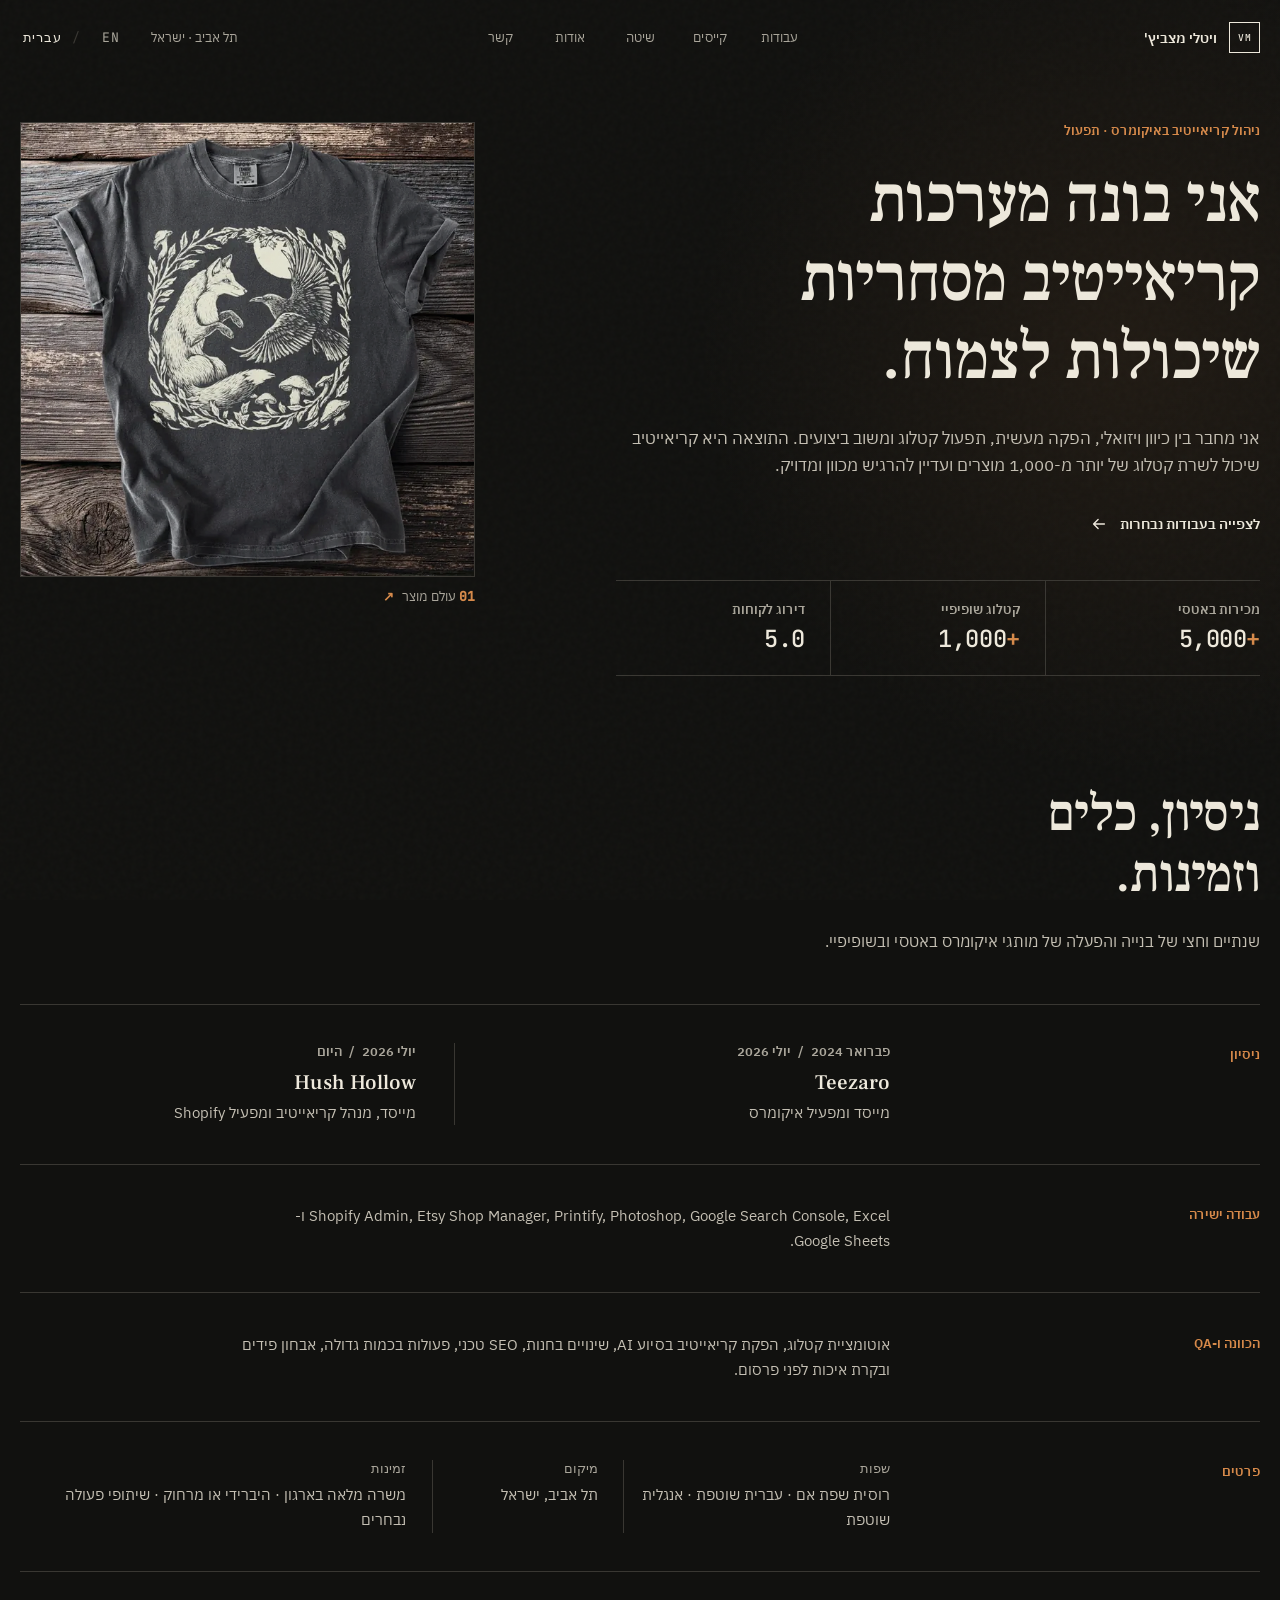
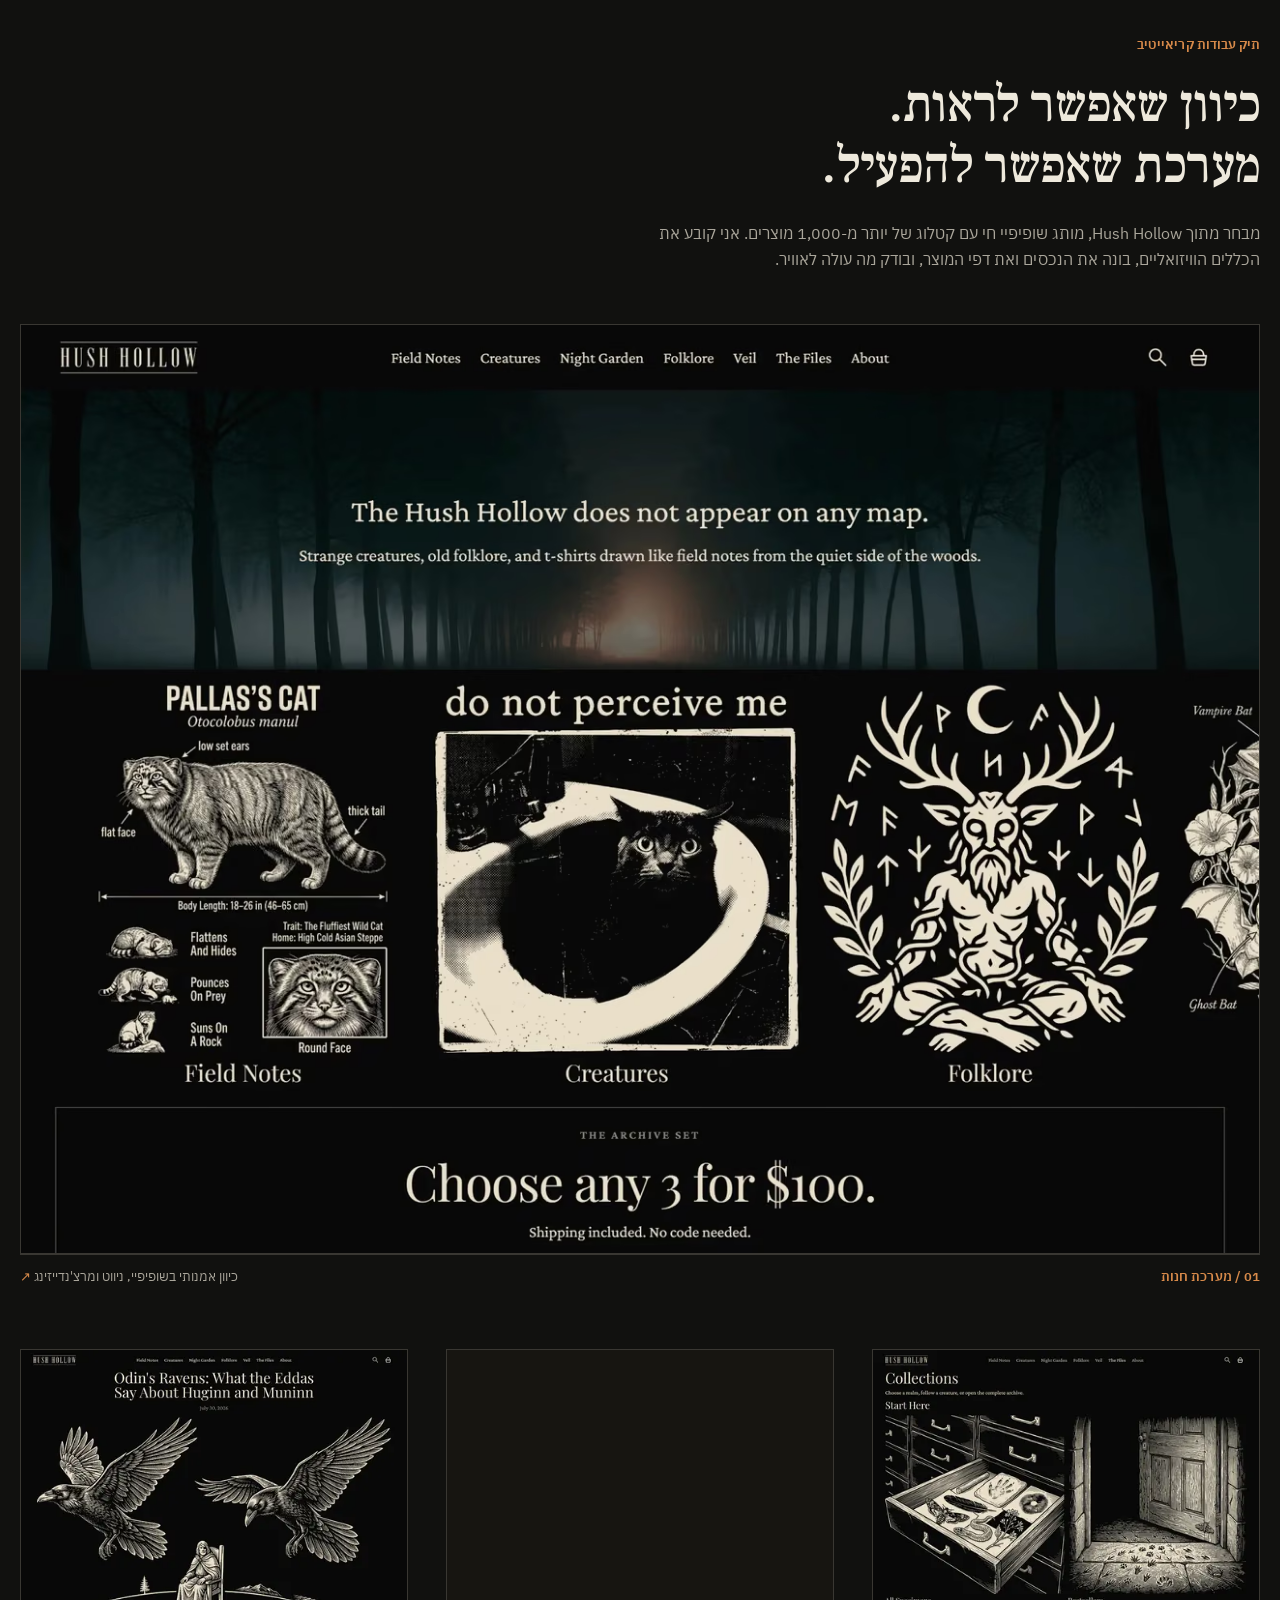
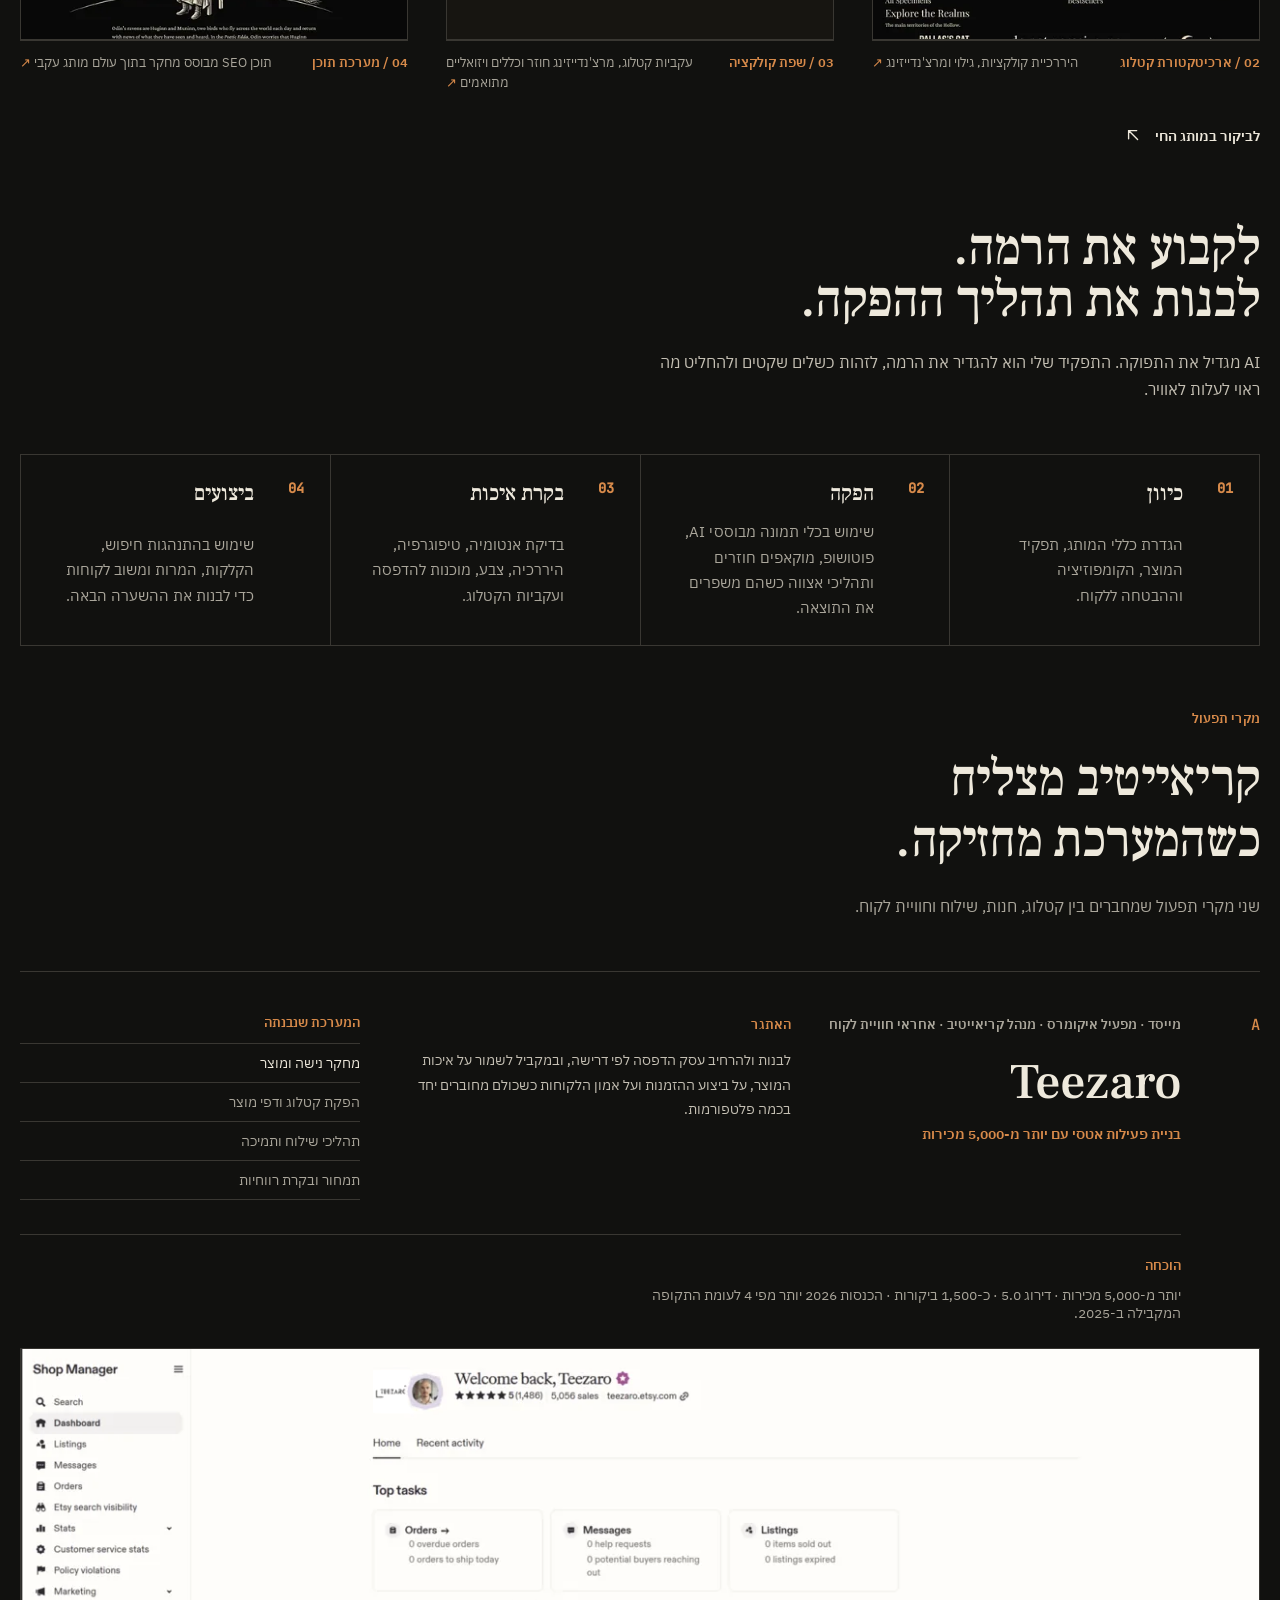
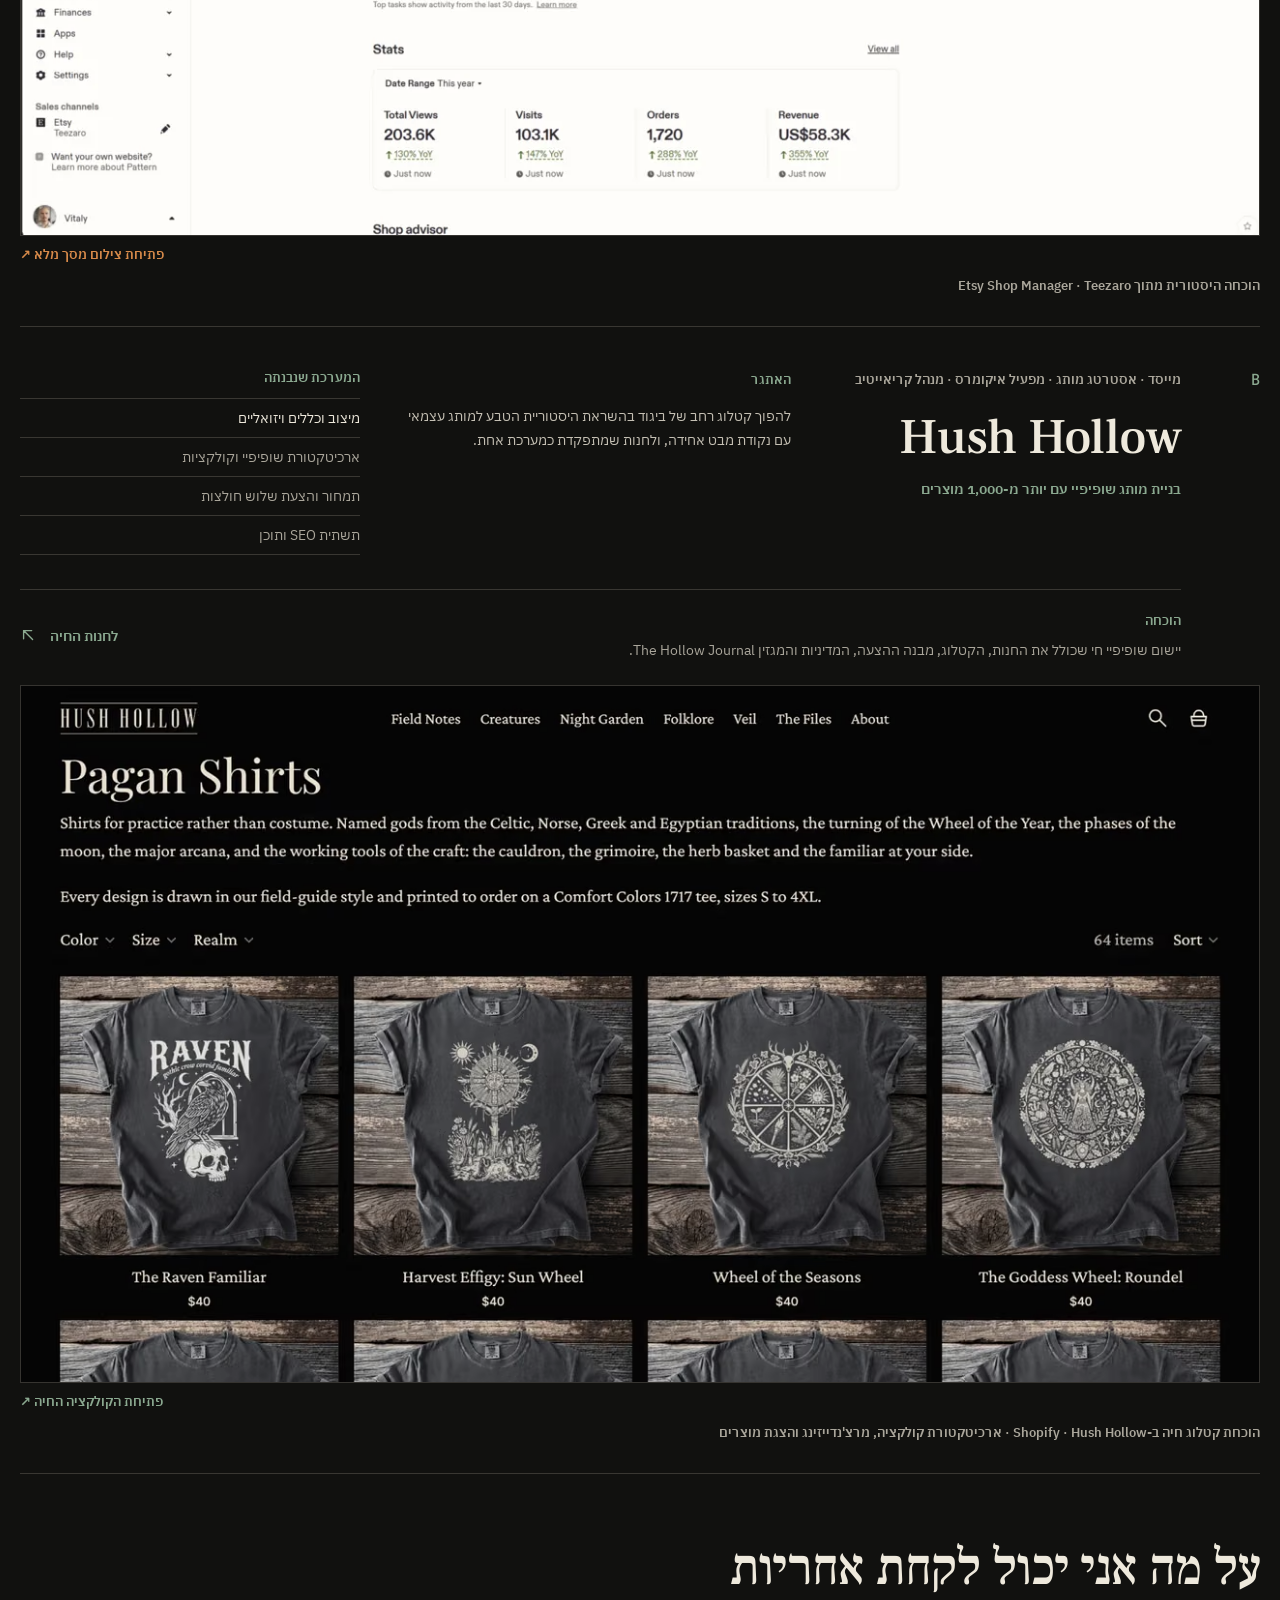
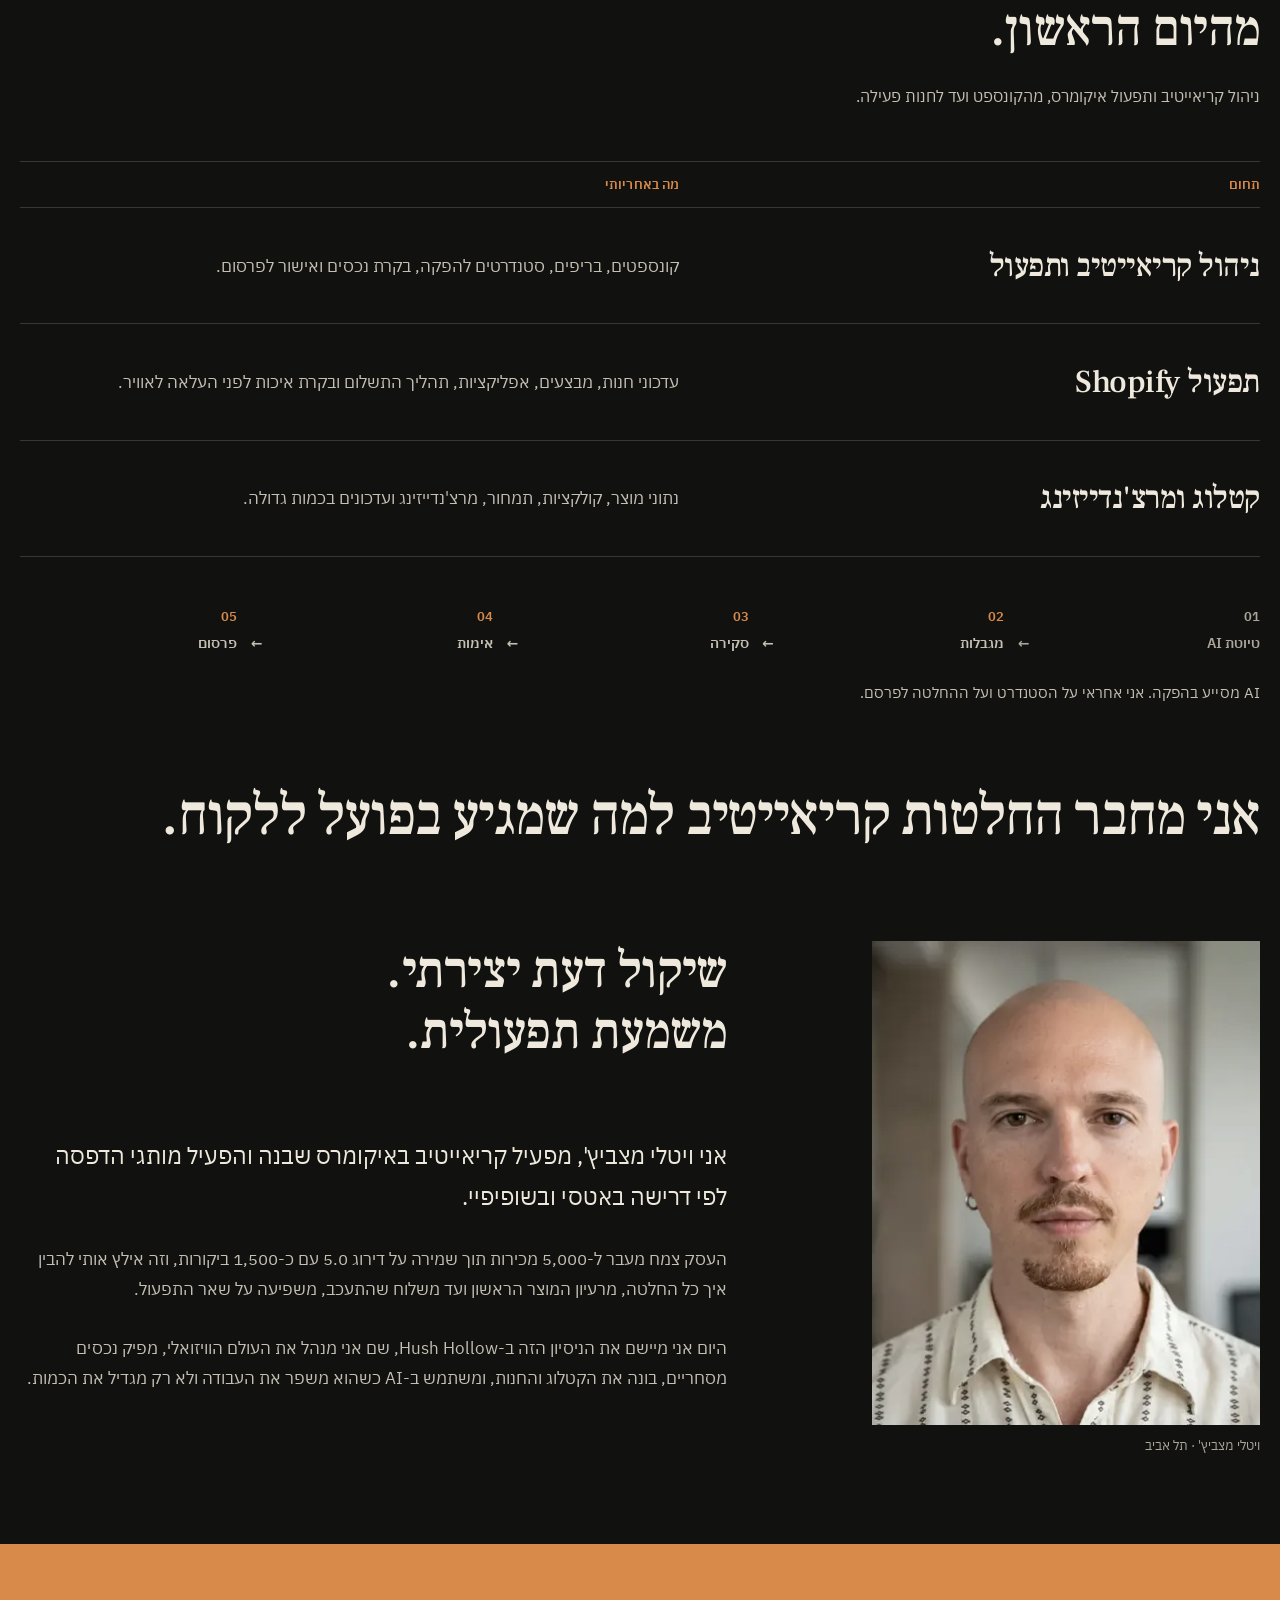
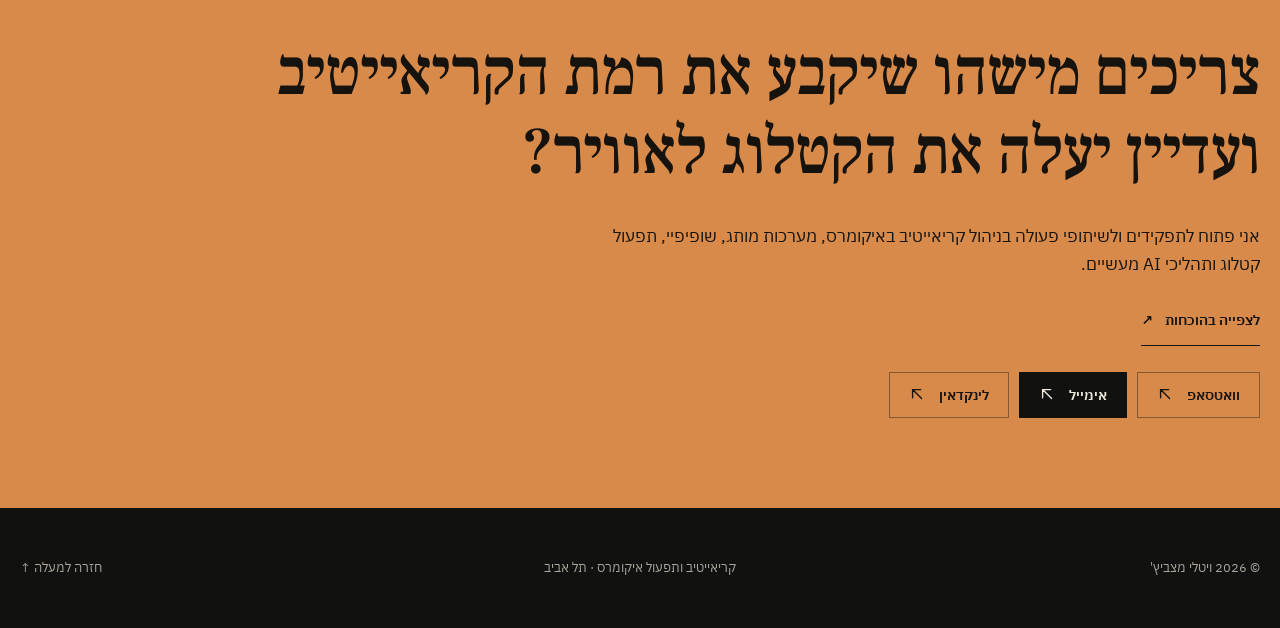
==== he/index.html @ c6fbccd7 "Correct the AVIF rationale and tighten the growth claim Codex reviewed the branch and caught a measu" ====
<!DOCTYPE html>
<html lang="he" dir="rtl">
  <head>
    <meta charset="utf-8">
    <meta name="viewport" content="width=device-width, initial-scale=1">
    <title>ויטלי מצביץ' | ניהול קריאייטיב ותפעול איקומרס</title>
    <meta name="description" content="תיק העבודות של ויטלי מצביץ': ניהול קריאייטיב באיקומרס, הפקה ויזואלית, מערכות קטלוג בשופיפיי ותפעול שמגובה ביותר מ-5,000 מכירות באטסי.">
    <meta name="author" content="ויטלי מצביץ'">
    <meta name="robots" content="index,follow,max-image-preview:large">
    <meta name="theme-color" content="#11110f">
    <meta property="og:type" content="website">
    <meta property="og:site_name" content="ויטלי מצביץ'">
    <meta property="og:locale" content="he_IL">
    <meta property="og:locale:alternate" content="en_US">
    <meta property="og:title" content="ויטלי מצביץ' | ניהול קריאייטיב ותפעול איקומרס">
    <meta property="og:description" content="ניהול קריאייטיב מסחרי, הפקה ויזואלית, מערכות קטלוג בשופיפיי ותפעול איקומרס מוכח.">
    <meta property="og:url" content="https://vitalymatsevich.com/he/">
    <meta property="og:image" content="https://vitalymatsevich.com/assets/og-card-he.jpg">
    <meta property="og:image:type" content="image/jpeg">
    <meta property="og:image:width" content="1200">
    <meta property="og:image:height" content="630">
    <meta property="og:image:alt" content="ויטלי מצביץ', מפעיל קריאייטיב באיקומרס מתל אביב. יותר מ-5,000 מכירות באטסי וקטלוג שופיפיי של יותר מ-1,000 מוצרים.">
    <meta name="twitter:card" content="summary_large_image">
    <meta name="twitter:title" content="ויטלי מצביץ' | ניהול קריאייטיב ותפעול איקומרס">
    <meta name="twitter:description" content="ניהול קריאייטיב מסחרי, הפקה ויזואלית, מערכות קטלוג בשופיפיי ותפעול איקומרס מוכח.">
    <meta name="twitter:image" content="https://vitalymatsevich.com/assets/og-card-he.jpg">
    <meta name="twitter:image:alt" content="ויטלי מצביץ', מנהל קריאייטיב ותפעול איקומרס מתל אביב.">
    <link rel="canonical" href="https://vitalymatsevich.com/he/">
    <link rel="alternate" hreflang="en" href="https://vitalymatsevich.com/">
    <link rel="alternate" hreflang="he" href="https://vitalymatsevich.com/he/">
    <link rel="alternate" hreflang="x-default" href="https://vitalymatsevich.com/">
    <link rel="icon" href="../favicon.svg" type="image/svg+xml">
    <link rel="apple-touch-icon" sizes="180x180" href="/apple-touch-icon.png">
    <link rel="preload" href="../fonts/frank-ruhl-libre-hebrew.woff2" as="font" type="font/woff2" crossorigin>
    <link rel="preload" href="../fonts/ibm-plex-sans-hebrew-400-hebrew.woff2" as="font" type="font/woff2" crossorigin>
    <link rel="preload" href="../fonts/jetbrains-mono-latin.woff2" as="font" type="font/woff2" crossorigin>
    <link rel="stylesheet" href="../styles.min.css">
    <script type="application/ld+json">
      {
        "@context": "https://schema.org",
        "@graph": [
          {
            "@type": "Person",
            "@id": "https://vitalymatsevich.com/#person",
            "name": "ויטלי מצביץ'",
            "alternateName": "Vitaly Matsevich",
            "url": "https://vitalymatsevich.com/he/",
            "jobTitle": "מנהל קריאייטיב ותפעול איקומרס",
            "image": "https://vitalymatsevich.com/assets/vitaly-matsevich.jpg",
            "address": { "@type": "PostalAddress", "addressLocality": "תל אביב", "addressCountry": "IL" },
            "email": "mailto:vitalymatsevich@gmail.com",
            "sameAs": ["https://www.linkedin.com/in/vitaly-matsevich/"],
            "worksFor": { "@id": "https://thehushhollow.com/#organization" },
            "knowsAbout": ["ניהול קריאייטיב באיקומרס", "תפעול איקומרס", "Shopify", "Etsy", "הפקה ויזואלית", "Adobe Creative Suite", "כלי תמונה מבוססי AI", "אופטימיזציית המרה", "מערכות קטלוג", "מערכות תוכן SEO"]
          },
          {
            "@type": "Organization",
            "@id": "https://thehushhollow.com/#organization",
            "name": "Hush Hollow",
            "url": "https://thehushhollow.com/",
            "founder": { "@id": "https://vitalymatsevich.com/#person" }
          },
          {
            "@type": "WebSite",
            "@id": "https://vitalymatsevich.com/he/#website",
            "url": "https://vitalymatsevich.com/he/",
            "name": "ויטלי מצביץ'",
            "inLanguage": "he",
            "publisher": { "@id": "https://vitalymatsevich.com/#person" }
          },
          {
            "@type": "ProfilePage",
            "@id": "https://vitalymatsevich.com/he/#webpage",
            "url": "https://vitalymatsevich.com/he/",
            "name": "ויטלי מצביץ' | ניהול קריאייטיב ותפעול איקומרס",
            "description": "תיק עבודות בניהול קריאייטיב באיקומרס, הפקה ויזואלית, מערכות קטלוג בשופיפיי ותפעול.",
            "inLanguage": "he",
            "isPartOf": { "@id": "https://vitalymatsevich.com/he/#website" },
            "mainEntity": { "@id": "https://vitalymatsevich.com/#person" }
          }
        ]
      }
    </script>
  </head>
  <body>
    <a class="skip-link" href="#main">דילוג לתוכן</a>

    <header class="site-header" data-header>
      <a class="identity" href="#top" aria-label="ויטלי מצביץ', לדף הבית">
        <span class="identity-mark" aria-hidden="true">VM</span>
        <span>ויטלי מצביץ'</span>
      </a>
      <nav class="site-nav" aria-label="ניווט ראשי">
        <a href="#work">עבודות</a>
        <a href="#cases">קייסים</a>
        <a class="nav-secondary" href="#method">שיטה</a>
        <a class="nav-secondary" href="#about">אודות</a>
        <a href="#contact">קשר</a>
      </nav>
      <div class="header-end">
        <span class="location">תל אביב · ישראל</span>
        <nav class="lang-switch" aria-label="שפה">
          <a href="/" lang="en">EN</a>
          <span aria-hidden="true">/</span>
          <a href="/he/" lang="he" aria-current="true">עברית</a>
        </nav>
      </div>
    </header>

    <main id="main">
      <section class="hero" id="top" aria-labelledby="hero-title">
        <div class="hero-copy">
          <p class="role-line">ניהול קריאייטיב באיקומרס · תפעול</p>
          <h1 id="hero-title">
            <span>אני בונה מערכות</span>
            <span>קריאייטיב מסחריות</span>
            <span>שיכולות לצמוח.</span>
          </h1>
          <p class="hero-lede">
            אני מחבר בין כיוון ויזואלי, הפקה מעשית, תפעול קטלוג ומשוב ביצועים. התוצאה היא קריאייטיב שיכול לשרת קטלוג של יותר מ-1,000 מוצרים ועדיין להרגיש מכוון ומדויק.
          </p>
          <a class="text-action" href="#work">
            לצפייה בעבודות נבחרות
            <svg viewBox="0 0 20 20" aria-hidden="true"><path d="M4 10h11M11 5l5 5-5 5"/></svg>
          </a>
          <dl class="proof-strip">
            <div><dt>מכירות באטסי</dt><dd>5,000<span>+</span></dd></div>
            <div><dt>קטלוג שופיפיי</dt><dd>1,000<span>+</span></dd></div>
            <div><dt>דירוג לקוחות</dt><dd>5.0</dd></div>
          </dl>
        </div>

        <div class="hero-visual">
          <figure class="hero-work hero-work--primary">
            <a href="https://thehushhollow.com/products/fox-and-raven-moonlit-wreath" target="_blank" rel="noopener noreferrer" aria-label="פתיחת דף המוצר Fox and Raven בחנות Hush Hollow">
              <picture>
                <source media="(max-width: 680px)" type="image/avif" srcset="../assets/fox-raven-480.avif 480w, ../assets/fox-raven-640.avif 640w, ../assets/fox-raven-768.avif 768w" sizes="76vw">
                <img src="../assets/fox-raven.webp" srcset="../assets/fox-raven-480.webp 480w, ../assets/fox-raven-640.webp 640w, ../assets/fox-raven-768.webp 768w, ../assets/fox-raven-960.webp 960w, ../assets/fox-raven-1080.webp 1080w, ../assets/fox-raven-1440.webp 1440w, ../assets/fox-raven.webp 1920w" sizes="(max-width: 680px) 76vw, (max-width: 1180px) 69vw, 520px" alt="איור של שועל ועורב בסגנון היסטוריית הטבע על הדמיית חולצה" width="1920" height="1920" decoding="async" fetchpriority="high">
              </picture>
            </a>
            <figcaption><span>01</span> עולם מוצר <span class="external-cue" aria-hidden="true">↗</span></figcaption>
          </figure>
        </div>

      </section>

      <section class="profile-snapshot" id="profile" aria-labelledby="profile-title">
        <div class="snapshot-heading">
          <h2 id="profile-title"><span>ניסיון, כלים</span><span>וזמינות.</span></h2>
          <p>שנתיים וחצי של בנייה והפעלה של מותגי איקומרס באטסי ובשופיפיי.</p>
        </div>
        <div class="snapshot-grid">
          <article class="snapshot-block snapshot-block--timeline">
            <h3>ניסיון</h3>
            <ol class="snapshot-timeline">
              <li><span class="snapshot-dates"><time datetime="2024-02">פברואר 2024</time><span aria-hidden="true">/</span><time datetime="2026-07">יולי 2026</time></span><strong>Teezaro</strong><p>מייסד ומפעיל איקומרס</p></li>
              <li><span class="snapshot-dates"><time datetime="2026-07">יולי 2026</time><span aria-hidden="true">/</span><span>היום</span></span><strong>Hush Hollow</strong><p>מייסד, מנהל קריאייטיב ומפעיל Shopify</p></li>
            </ol>
          </article>
          <article class="snapshot-block snapshot-block--hands">
            <h3>עבודה ישירה</h3>
            <p>Shopify Admin, Etsy Shop Manager, Printify, Photoshop, Google Search Console, Excel ו-Google Sheets.</p>
          </article>
          <article class="snapshot-block snapshot-block--qa">
            <h3>הכוונה ו-QA</h3>
            <p>אוטומציית קטלוג, הפקת קריאייטיב בסיוע AI, שינויים בחנות, SEO טכני, פעולות בכמות גדולה, אבחון פידים ובקרת איכות לפני פרסום.</p>
          </article>
          <article class="snapshot-block snapshot-block--details">
            <h3>פרטים</h3>
            <dl>
              <div><dt>שפות</dt><dd>רוסית שפת אם · עברית שוטפת · אנגלית שוטפת</dd></div>
              <div><dt>מיקום</dt><dd>תל אביב, ישראל</dd></div>
              <div><dt>זמינות</dt><dd>משרה מלאה בארגון · היברידי או מרחוק · שיתופי פעולה נבחרים</dd></div>
            </dl>
          </article>
        </div>
      </section>

      <section class="creative-section" id="work" aria-labelledby="creative-title">
        <div class="section-intro">
          <p>תיק עבודות קריאייטיב</p>
          <h2 id="creative-title"><span>כיוון שאפשר לראות.</span><span>מערכת שאפשר להפעיל.</span></h2>
          <p>מבחר מתוך Hush Hollow, מותג שופיפיי חי עם קטלוג של יותר מ-1,000 מוצרים. אני קובע את הכללים הוויזואליים, בונה את הנכסים ואת דפי המוצר, ובודק מה עולה לאוויר.</p>
        </div>

        <div class="creative-gallery">
          <figure class="creative-piece creative-piece--storefront">
            <a href="https://thehushhollow.com/" target="_blank" rel="noopener noreferrer" aria-label="פתיחת החנות החיה של Hush Hollow">
              <picture>
                <source media="(max-width: 680px)" srcset="../assets/hush-storefront-mobile-430.webp 430w, ../assets/hush-storefront-mobile-640.webp 640w, ../assets/hush-storefront-mobile.webp 860w" sizes="calc(100vw - 28px)">
                <source type="image/avif" srcset="../assets/hush-hollow-homepage-480.avif 480w, ../assets/hush-hollow-homepage-640.avif 640w, ../assets/hush-hollow-homepage-768.avif 768w, ../assets/hush-hollow-homepage-960.avif 960w, ../assets/hush-hollow-homepage-1280.avif 1280w, ../assets/hush-hollow-homepage-1440.avif 1440w, ../assets/hush-hollow-homepage-1600.avif 1600w, ../assets/hush-hollow-homepage.avif 2000w" sizes="(max-width: 680px) calc(100vw - 28px), (max-width: 1040px) calc(100vw - 32px), min(calc(100vw - 40px), 1460px)">
                <img src="../assets/hush-hollow-homepage.webp" srcset="../assets/hush-hollow-homepage-480.webp 480w, ../assets/hush-hollow-homepage-640.webp 640w, ../assets/hush-hollow-homepage-768.webp 768w, ../assets/hush-hollow-homepage-960.webp 960w, ../assets/hush-hollow-homepage-1280.webp 1280w, ../assets/hush-hollow-homepage-1440.webp 1440w, ../assets/hush-hollow-homepage-1600.webp 1600w, ../assets/hush-hollow-homepage.webp 2000w" sizes="(max-width: 680px) calc(100vw - 28px), (max-width: 1040px) calc(100vw - 32px), min(calc(100vw - 40px), 1460px)" alt="דף הבית של Hush Hollow עם כיוון אמנותי של יער אפל, קולקציות מאוירות והצעת Archive Set" width="2000" height="1500" loading="lazy" decoding="async">
              </picture>
            </a>
            <figcaption><span class="creative-caption-label">01 / מערכת חנות</span><span class="creative-caption-copy">כיוון אמנותי בשופיפיי, ניווט ומרצ'נדייזינג <span class="external-cue" aria-hidden="true">↗</span></span></figcaption>
          </figure>
          <figure class="creative-piece creative-piece--collections">
            <a href="https://thehushhollow.com/collections" target="_blank" rel="noopener noreferrer" aria-label="פתיחת מדריך הקולקציות של Hush Hollow">
              <img src="../assets/hush-collections.webp" srcset="../assets/hush-collections-480.webp 480w, ../assets/hush-collections-640.webp 640w, ../assets/hush-collections-768.webp 768w, ../assets/hush-collections-960.webp 960w, ../assets/hush-collections-1080.webp 1080w, ../assets/hush-collections-1280.webp 1280w, ../assets/hush-collections.webp 2000w" sizes="(max-width: 680px) calc(100vw - 28px), (max-width: 1040px) calc((100vw - 60px) / 2), min(31vw, 470px)" alt="מדריך הקולקציות של Hush Hollow עם מגירת דגימות מאוירת ודלת שמובילה אל עקבות של בעלי חיים" width="2000" height="1500" loading="lazy" decoding="async">
            </a>
            <figcaption><span class="creative-caption-label">02 / ארכיטקטורת קטלוג</span><span class="creative-caption-copy">היררכיית קולקציות, גילוי ומרצ'נדייזינג <span class="external-cue" aria-hidden="true">↗</span></span></figcaption>
          </figure>
          <figure class="creative-piece creative-piece--pagan">
            <a href="https://thehushhollow.com/collections/pagan-shirts" target="_blank" rel="noopener noreferrer" aria-label="פתיחת קולקציית Pagan Shirts של Hush Hollow">
              <picture>
                <source type="image/avif" srcset="../assets/hush-pagan-shirts-480.avif 480w, ../assets/hush-pagan-shirts-640.avif 640w, ../assets/hush-pagan-shirts-768.avif 768w, ../assets/hush-pagan-shirts-960.avif 960w, ../assets/hush-pagan-shirts-1280.avif 1280w, ../assets/hush-pagan-shirts-1440.avif 1440w, ../assets/hush-pagan-shirts-1600.avif 1600w, ../assets/hush-pagan-shirts.avif 2000w" sizes="(max-width: 680px) calc(100vw - 28px), (max-width: 1040px) calc((100vw - 60px) / 2), min(31vw, 470px)">
                <source type="image/webp" srcset="../assets/hush-pagan-shirts-480.webp 480w, ../assets/hush-pagan-shirts-640.webp 640w, ../assets/hush-pagan-shirts-768.webp 768w, ../assets/hush-pagan-shirts-960.webp 960w, ../assets/hush-pagan-shirts-1280.webp 1280w, ../assets/hush-pagan-shirts-1440.webp 1440w, ../assets/hush-pagan-shirts-1600.webp 1600w, ../assets/hush-pagan-shirts.webp 2000w" sizes="(max-width: 680px) calc(100vw - 28px), (max-width: 1040px) calc((100vw - 60px) / 2), min(31vw, 470px)">
                <img src="../assets/hush-pagan-shirts.webp" alt="עמוד קולקציית Pagan Shirts של Hush Hollow המציג קטלוג מתואם של עיצובי חולצות בסגנון מדריך שדה" width="2000" height="1500" loading="lazy" decoding="async">
              </picture>
            </a>
            <figcaption><span class="creative-caption-label">03 / שפת קולקציה</span><span class="creative-caption-copy">עקביות קטלוג, מרצ'נדייזינג חוזר וכללים ויזואליים מתואמים <span class="external-cue" aria-hidden="true">↗</span></span></figcaption>
          </figure>
          <figure class="creative-piece creative-piece--journal">
            <a href="https://thehushhollow.com/blogs/journal/odins-ravens-huginn-muninn" target="_blank" rel="noopener noreferrer" aria-label="קריאת הכתבה על העורבים של אודין ב-The Hollow Journal">
              <img src="../assets/hush-journal-odins-ravens.webp" srcset="../assets/hush-journal-odins-ravens-480.webp 480w, ../assets/hush-journal-odins-ravens-640.webp 640w, ../assets/hush-journal-odins-ravens-768.webp 768w, ../assets/hush-journal-odins-ravens-960.webp 960w, ../assets/hush-journal-odins-ravens-1080.webp 1080w, ../assets/hush-journal-odins-ravens-1280.webp 1280w, ../assets/hush-journal-odins-ravens-1600.webp 1600w, ../assets/hush-journal-odins-ravens.webp 2000w" sizes="(max-width: 680px) calc(100vw - 28px), (max-width: 1040px) calc(100vw - 32px), min(31vw, 470px)" alt="כתבה ב-The Hollow Journal על העורבים של אודין, עם איור של הוגין ומונין עפים מעל אודין" width="2000" height="1500" loading="lazy" decoding="async">
            </a>
            <figcaption><span class="creative-caption-label">04 / מערכת תוכן</span><span class="creative-caption-copy">תוכן SEO מבוסס מחקר בתוך עולם מותג עקבי <span class="external-cue" aria-hidden="true">↗</span></span></figcaption>
          </figure>
        </div>

        <a class="project-link gallery-link" href="https://thehushhollow.com/" target="_blank" rel="noopener noreferrer">
          לביקור במותג החי
          <svg viewBox="0 0 20 20" aria-hidden="true"><path d="M7 4h9v9M16 4 6 14"></path></svg>
        </a>
      </section>

      <section class="creative-system" id="method" aria-labelledby="creative-system-title">
        <div class="creative-system-heading">
          <h2 id="creative-system-title"><span>לקבוע את הרמה.</span><span>לבנות את תהליך ההפקה.</span></h2>
          <p>AI מגדיל את התפוקה. התפקיד שלי הוא להגדיר את הרמה, לזהות כשלים שקטים ולהחליט מה ראוי לעלות לאוויר.</p>
        </div>
        <ol class="creative-system-track">
          <li><span>01</span><strong>כיוון</strong><p>הגדרת כללי המותג, תפקיד המוצר, הקומפוזיציה וההבטחה ללקוח.</p></li>
          <li><span>02</span><strong>הפקה</strong><p>שימוש בכלי תמונה מבוססי AI, פוטושופ, מוקאפים חוזרים ותהליכי אצווה כשהם משפרים את התוצאה.</p></li>
          <li><span>03</span><strong>בקרת איכות</strong><p>בדיקת אנטומיה, טיפוגרפיה, היררכיה, צבע, מוכנות להדפסה ועקביות הקטלוג.</p></li>
          <li><span>04</span><strong>ביצועים</strong><p>שימוש בהתנהגות חיפוש, הקלקות, המרות ומשוב לקוחות כדי לבנות את ההשערה הבאה.</p></li>
        </ol>
      </section>

      <section class="work-section" id="cases" aria-labelledby="work-title">
        <div class="section-intro">
          <p>מקרי תפעול</p>
          <h2 id="work-title"><span>קריאייטיב מצליח</span><span>כשהמערכת מחזיקה.</span></h2>
          <p>שני מקרי תפעול שמחברים בין קטלוג, חנות, שילוח וחוויית לקוח.</p>
        </div>
        <div class="projects">
          <article class="project project--copper">
            <div class="project-index" aria-hidden="true">A</div>
            <div class="project-heading">
              <p>מייסד · מפעיל איקומרס · מנהל קריאייטיב · אחראי חוויית לקוח</p>
              <h3>Teezaro</h3>
              <strong>בניית פעילות אטסי עם יותר מ-5,000 מכירות</strong>
            </div>
            <p class="project-summary"><span class="field-label">האתגר</span>לבנות ולהרחיב עסק הדפסה לפי דרישה, ובמקביל לשמור על איכות המוצר, על ביצוע ההזמנות ועל אמון הלקוחות כשכולם מחוברים יחד בכמה פלטפורמות.</p>
            <div class="project-system">
              <span class="field-label">המערכת שנבנתה</span>
              <ul class="outcomes">
                <li>מחקר נישה ומוצר</li>
                <li>הפקת קטלוג ודפי מוצר</li>
                <li>תהליכי שילוח ותמיכה</li>
                <li>תמחור ובקרת רווחיות</li>
              </ul>
            </div>
            <div class="project-foot">
              <p><span class="field-label">הוכחה</span>יותר מ-5,000 מכירות · דירוג 5.0 · כ-1,500 ביקורות · הכנסות 2026 יותר מפי 4 לעומת התקופה המקבילה ב-2025.</p>
            </div>
            <figure class="project-evidence">
              <a class="project-evidence-link" href="../assets/teezaro-evidence.png" target="_blank" rel="noopener noreferrer" aria-label="פתיחת צילום מסך מלא של ההוכחה מ-Etsy בכרטיסייה חדשה">
                <picture>
                  <source
                    media="(max-width: 680px)"
                    type="image/webp"
                    srcset="../assets/teezaro-evidence-mobile-480.webp 480w, ../assets/teezaro-evidence-mobile-640.webp 640w, ../assets/teezaro-evidence-mobile-768.webp 768w, ../assets/teezaro-evidence-mobile-960.webp 960w, ../assets/teezaro-evidence-mobile-1200.webp 1200w, ../assets/teezaro-evidence-mobile.webp 1440w"
                    sizes="calc(100vw - 28px)">
                  <source
                    type="image/webp"
                    srcset="../assets/teezaro-evidence-640.webp 640w, ../assets/teezaro-evidence-1280.webp 1280w, ../assets/teezaro-evidence-1920.webp 1920w"
                    sizes="(max-width: 680px) calc(100vw - 28px), (max-width: 1040px) calc(100vw - 32px), min(calc(100vw - 40px), 1460px)">
                  <img src="../assets/teezaro-evidence.png" alt="ממשק Etsy Shop Manager של Teezaro: 5,056 מכירות, דירוג 5.0 מתוך כ-1,500 ביקורות, וצמיחה מתחילת השנה בצפיות, ביקורים, הזמנות והכנסות." width="2800" height="1100" loading="lazy" decoding="async">
                </picture>
                <span class="project-evidence-view" aria-hidden="true">פתיחת צילום מסך מלא ↗</span>
              </a>
              <figcaption>הוכחה היסטורית מתוך Etsy Shop Manager · Teezaro</figcaption>
            </figure>
          </article>

          <article class="project project--forest">
            <div class="project-index" aria-hidden="true">B</div>
            <div class="project-heading">
              <p>מייסד · אסטרטג מותג · מפעיל איקומרס · מנהל קריאייטיב</p>
              <h3>Hush Hollow</h3>
              <strong>בניית מותג שופיפיי עם יותר מ-1,000 מוצרים</strong>
            </div>
            <p class="project-summary"><span class="field-label">האתגר</span>להפוך קטלוג רחב של ביגוד בהשראת היסטוריית הטבע למותג עצמאי עם נקודת מבט אחידה, ולחנות שמתפקדת כמערכת אחת.</p>
            <div class="project-system">
              <span class="field-label">המערכת שנבנתה</span>
              <ul class="outcomes">
                <li>מיצוב וכללים ויזואליים</li>
                <li>ארכיטקטורת שופיפיי וקולקציות</li>
                <li>תמחור והצעת שלוש חולצות</li>
                <li>תשתית SEO ותוכן</li>
              </ul>
            </div>
            <div class="project-foot">
              <p><span class="field-label">הוכחה</span>יישום שופיפיי חי שכולל את החנות, הקטלוג, מבנה ההצעה, המדיניות והמגזין The Hollow Journal.</p>
              <a class="project-link" href="https://thehushhollow.com/" target="_blank" rel="noopener noreferrer">
                לחנות החיה
                <svg viewBox="0 0 20 20" aria-hidden="true"><path d="M7 4h9v9M16 4 6 14"></path></svg>
              </a>
            </div>
            <figure class="project-evidence project-evidence--hush">
              <a class="project-evidence-link" href="https://thehushhollow.com/collections/pagan-shirts" target="_blank" rel="noopener noreferrer" aria-label="פתיחת קולקציית Pagan Shirts החיה של Hush Hollow בכרטיסייה חדשה">
                <picture>
                  <source type="image/avif" srcset="../assets/hush-pagan-shirts-480.avif 480w, ../assets/hush-pagan-shirts-640.avif 640w, ../assets/hush-pagan-shirts-768.avif 768w, ../assets/hush-pagan-shirts-960.avif 960w, ../assets/hush-pagan-shirts-1280.avif 1280w, ../assets/hush-pagan-shirts-1440.avif 1440w, ../assets/hush-pagan-shirts-1600.avif 1600w, ../assets/hush-pagan-shirts.avif 2000w" sizes="(max-width: 680px) calc(100vw - 28px), (max-width: 1040px) calc(100vw - 32px), min(calc(100vw - 40px), 1460px)">
                <source type="image/webp" srcset="../assets/hush-pagan-shirts-480.webp 480w, ../assets/hush-pagan-shirts-640.webp 640w, ../assets/hush-pagan-shirts-768.webp 768w, ../assets/hush-pagan-shirts-960.webp 960w, ../assets/hush-pagan-shirts-1280.webp 1280w, ../assets/hush-pagan-shirts-1440.webp 1440w, ../assets/hush-pagan-shirts-1600.webp 1600w, ../assets/hush-pagan-shirts.webp 2000w" sizes="(max-width: 680px) calc(100vw - 28px), (max-width: 1040px) calc(100vw - 32px), min(calc(100vw - 40px), 1460px)">
                  <img src="../assets/hush-pagan-shirts.webp" alt="קולקציית Pagan Shirts החיה של Hush Hollow עם קטלוג מוצרים מתואם ומרצ'נדייזינג של הקולקציה" width="2000" height="1500" loading="lazy" decoding="async">
                </picture>
                <span class="project-evidence-view" aria-hidden="true">פתיחת הקולקציה החיה ↗</span>
              </a>
              <figcaption>הוכחת קטלוג חיה ב-Shopify · Hush Hollow · ארכיטקטורת קולקציה, מרצ'נדייזינג והצגת מוצרים</figcaption>
            </figure>
          </article>
        </div>
      </section>

      <section class="role-fit" id="role-fit" aria-labelledby="role-fit-title">
        <div class="role-fit-heading">
          <h2 id="role-fit-title">על מה אני יכול לקחת אחריות מהיום הראשון.</h2>
          <p>ניהול קריאייטיב ותפעול איקומרס, מהקונספט ועד לחנות פעילה.</p>
        </div>

        <div class="role-fit-table" role="table" aria-label="תחומי מיקוד ואחריות">
          <div class="role-fit-row role-fit-row--header" role="row">
            <span role="columnheader">תחום</span>
            <span role="columnheader">מה באחריותי</span>
          </div>
          <div class="role-fit-row" role="row">
            <div role="rowheader"><h3>ניהול קריאייטיב ותפעול</h3></div>
            <p role="cell">קונספטים, בריפים, סטנדרטים להפקה, בקרת נכסים ואישור לפרסום.</p>
          </div>
          <div class="role-fit-row" role="row">
            <div role="rowheader"><h3>תפעול Shopify</h3></div>
            <p role="cell">עדכוני חנות, מבצעים, אפליקציות, תהליך התשלום ובקרת איכות לפני העלאה לאוויר.</p>
          </div>
          <div class="role-fit-row" role="row">
            <div role="rowheader"><h3>קטלוג ומרצ'נדייזינג</h3></div>
            <p role="cell">נתוני מוצר, קולקציות, תמחור, מרצ'נדייזינג ועדכונים בכמות גדולה.</p>
          </div>
        </div>

        <div class="role-fit-process" aria-label="תהליך הפקה בסיוע AI">
          <ol>
            <li><span>01</span>טיוטת AI</li>
            <li><span>02</span>מגבלות</li>
            <li><span>03</span>סקירה</li>
            <li><span>04</span>אימות</li>
            <li><span>05</span>פרסום</li>
          </ol>
          <p>AI מסייע בהפקה. אני אחראי על הסטנדרט ועל ההחלטה לפרסם.</p>
        </div>

        <p class="role-fit-statement">אני מחבר החלטות קריאייטיב למה שמגיע בפועל ללקוח.</p>
      </section>

      <section class="about-section" id="about" aria-labelledby="about-title">
        <div class="about-title">
          <h2 id="about-title"><span>שיקול דעת יצירתי.</span><span>משמעת תפעולית.</span></h2>
        </div>
        <figure class="portrait">
          <img src="../assets/vitaly-matsevich.webp" srcset="../assets/vitaly-matsevich-480.webp 480w, ../assets/vitaly-matsevich-640.webp 640w, ../assets/vitaly-matsevich-768.webp 768w, ../assets/vitaly-matsevich.webp 1024w" sizes="(max-width: 680px) 76vw, (max-width: 1040px) 52vw, 36vw" alt="דיוקן של ויטלי מצביץ'" width="1024" height="1024" loading="lazy" decoding="async">
          <figcaption>ויטלי מצביץ' · תל אביב</figcaption>
        </figure>
        <div class="about-copy">
          <p>אני ויטלי מצביץ', מפעיל קריאייטיב באיקומרס שבנה והפעיל מותגי הדפסה לפי דרישה באטסי ובשופיפיי.</p>
          <p>העסק צמח מעבר ל-5,000 מכירות תוך שמירה על דירוג 5.0 עם כ-1,500 ביקורות, וזה אילץ אותי להבין איך כל החלטה, מרעיון המוצר הראשון ועד משלוח שהתעכב, משפיעה על שאר התפעול.</p>
          <p>היום אני מיישם את הניסיון הזה ב-Hush Hollow, שם אני מנהל את העולם הוויזואלי, מפיק נכסים מסחריים, בונה את הקטלוג והחנות, ומשתמש ב-AI כשהוא משפר את העבודה ולא רק מגדיל את הכמות.</p>
        </div>
      </section>

      <section class="contact-section" id="contact" aria-labelledby="contact-title">
        <h2 id="contact-title">צריכים מישהו שיקבע את רמת הקריאייטיב ועדיין יעלה את הקטלוג לאוויר?</h2>
        <p>אני פתוח לתפקידים ולשיתופי פעולה בניהול קריאייטיב באיקומרס, מערכות מותג, שופיפיי, תפעול קטלוג ותהליכי AI מעשיים.</p>
        <a class="contact-action" href="#cases">לצפייה בהוכחות <span aria-hidden="true">↗</span></a>
        <div class="contact-links">
          <a class="primary-action primary-action--quiet" href="https://wa.me/972584443909?text=%D7%94%D7%99%D7%99%20%D7%95%D7%99%D7%98%D7%9C%D7%99%2C%20%D7%94%D7%92%D7%A2%D7%AA%D7%99%20%D7%9C%D7%90%D7%AA%D7%A8%20%D7%A9%D7%9C%D7%9A" target="_blank" rel="noopener noreferrer">
            וואטסאפ
            <svg viewBox="0 0 20 20" aria-hidden="true"><path d="M7 4h9v9M16 4 6 14"></path></svg>
          </a>
          <a class="primary-action" href="mailto:vitalymatsevich@gmail.com">
            אימייל
            <svg viewBox="0 0 20 20" aria-hidden="true"><path d="M7 4h9v9M16 4 6 14"></path></svg>
          </a>
          <a class="primary-action primary-action--quiet" href="https://www.linkedin.com/in/vitaly-matsevich/" target="_blank" rel="noopener noreferrer">
            לינקדאין
            <svg viewBox="0 0 20 20" aria-hidden="true"><path d="M7 4h9v9M16 4 6 14"></path></svg>
          </a>
        </div>
      </section>
    </main>

    <footer>
      <span>© <span data-year>2026</span> ויטלי מצביץ'</span>
      <span>קריאייטיב ותפעול איקומרס · תל אביב</span>
      <a href="#top">חזרה למעלה ↑</a>
    </footer>

    <script src="../app.js" defer></script>
  </body>
</html>
---- styles.min.css ----
@font-face{font-family:"Frank Ruhl Libre";font-style:normal;font-weight:500 600;font-display:swap;src:url("fonts/frank-ruhl-libre-latin.woff2") format("woff2");unicode-range:U+0000-00FF,U+0131,U+0152-0153,U+02BB-02BC,U+02C6,U+02DA,U+02DC,U+0304,U+0308,U+0329,U+2000-206F,U+20AC,U+2122,U+2191,U+2193,U+2212,U+2215,U+FEFF,U+FFFD}@font-face{font-family:"Frank Ruhl Libre";font-style:normal;font-weight:500 600;font-display:swap;src:url("fonts/frank-ruhl-libre-hebrew.woff2") format("woff2");unicode-range:U+0307-0308,U+0590-05FF,U+200C-2010,U+20AA,U+25CC,U+FB1D-FB4F}@font-face{font-family:"IBM Plex Sans";font-style:normal;font-weight:400 600;font-stretch:100%;font-display:swap;src:url("fonts/ibm-plex-sans-latin.woff2") format("woff2");unicode-range:U+0000-00FF,U+0131,U+0152-0153,U+02BB-02BC,U+02C6,U+02DA,U+02DC,U+0304,U+0308,U+0329,U+2000-206F,U+20AC,U+2122,U+2191,U+2193,U+2212,U+2215,U+FEFF,U+FFFD}@font-face{font-family:"JetBrains Mono";font-style:normal;font-weight:400 500;font-display:swap;src:url("fonts/jetbrains-mono-latin.woff2") format("woff2");unicode-range:U+0000-00FF,U+0131,U+0152-0153,U+02BB-02BC,U+02C6,U+02DA,U+02DC,U+0304,U+0308,U+0329,U+2000-206F,U+20AC,U+2122,U+2191,U+2193,U+2212,U+2215,U+FEFF,U+FFFD}@font-face{font-family:"IBM Plex Sans Hebrew";font-style:normal;font-weight:400;font-display:swap;src:url("fonts/ibm-plex-sans-hebrew-400-hebrew.woff2") format("woff2");unicode-range:U+0307-0308,U+0590-05FF,U+200C-2010,U+20AA,U+25CC,U+FB1D-FB4F}@font-face{font-family:"IBM Plex Sans Hebrew";font-style:normal;font-weight:400;font-display:swap;src:url("fonts/ibm-plex-sans-hebrew-400-latin.woff2") format("woff2");unicode-range:U+0000-00FF,U+0131,U+0152-0153,U+02BB-02BC,U+02C6,U+02DA,U+02DC,U+0304,U+0308,U+0329,U+2000-206F,U+20AC,U+2122,U+2191,U+2193,U+2212,U+2215,U+FEFF,U+FFFD}@font-face{font-family:"IBM Plex Sans Hebrew";font-style:normal;font-weight:500;font-display:swap;src:url("fonts/ibm-plex-sans-hebrew-500-hebrew.woff2") format("woff2");unicode-range:U+0307-0308,U+0590-05FF,U+200C-2010,U+20AA,U+25CC,U+FB1D-FB4F}@font-face{font-family:"IBM Plex Sans Hebrew";font-style:normal;font-weight:500;font-display:swap;src:url("fonts/ibm-plex-sans-hebrew-500-latin.woff2") format("woff2");unicode-range:U+0000-00FF,U+0131,U+0152-0153,U+02BB-02BC,U+02C6,U+02DA,U+02DC,U+0304,U+0308,U+0329,U+2000-206F,U+20AC,U+2122,U+2191,U+2193,U+2212,U+2215,U+FEFF,U+FFFD}@font-face{font-family:"IBM Plex Sans Hebrew";font-style:normal;font-weight:600;font-display:swap;src:url("fonts/ibm-plex-sans-hebrew-600-hebrew.woff2") format("woff2");unicode-range:U+0307-0308,U+0590-05FF,U+200C-2010,U+20AA,U+25CC,U+FB1D-FB4F}@font-face{font-family:"IBM Plex Sans Hebrew";font-style:normal;font-weight:600;font-display:swap;src:url("fonts/ibm-plex-sans-hebrew-600-latin.woff2") format("woff2");unicode-range:U+0000-00FF,U+0131,U+0152-0153,U+02BB-02BC,U+02C6,U+02DA,U+02DC,U+0304,U+0308,U+0329,U+2000-206F,U+20AC,U+2122,U+2191,U+2193,U+2212,U+2215,U+FEFF,U+FFFD}:root{color-scheme:dark;--ink:#11110f;--ink-raised:#191917;--paper:#eee9dc;--paper-dim:#c5c0b4;--muted:#aaa69b;--line:#393732;--signal:#d78a4a;--signal-dark:#6f3c1d;--forest:#8ba990;--blue:#8d9fbd;--plum:#b39aae;--ease-out:cubic-bezier(0.23, 1, 0.32, 1);--content:min(100% - 40px, 1460px);--font-display:"Frank Ruhl Libre",Georgia,serif;--font-body:"IBM Plex Sans",system-ui,sans-serif;--font-mono:"JetBrains Mono",ui-monospace,monospace;--t-micro:0.82rem;--t-note:0.86rem;--t-dense:0.96rem;--t-body:1.04rem;--space-section:clamp(58px, 5vw, 80px);--space-section-compact:clamp(50px, 5vw, 72px);--space-heading-content:clamp(32px, 4vw, 52px);--space-section-mobile:42px;--space-section-mobile-supporting:48px;--space-section-mobile-major:56px}*{box-sizing:border-box}html{scroll-behavior:smooth;background:var(--ink)}body{margin:0;color:var(--paper);background:radial-gradient(circle at 88% 4%,rgba(215,138,74,.08),transparent 27rem),var(--ink);font-family:var(--font-body);-webkit-font-smoothing:antialiased}body::before{position:fixed;inset:0;z-index:20;pointer-events:none;content:"";opacity:.025;background-image:url("data:image/svg+xml,%3Csvg viewBox='0 0 180 180' xmlns='http://www.w3.org/2000/svg'%3E%3Cfilter id='n'%3E%3CfeTurbulence type='fractalNoise' baseFrequency='.9' numOctaves='2' stitchTiles='stitch'/%3E%3C/filter%3E%3Crect width='100%25' height='100%25' filter='url(%23n)'/%3E%3C/svg%3E")}a{color:inherit}a:focus-visible{outline:3px solid var(--signal);outline-offset:5px}.skip-link{position:fixed;top:12px;inset-inline-start:12px;z-index:100;padding:12px 18px;color:var(--ink);background:var(--paper);transform:translateY(-160%);transition:transform 160ms var(--ease-out)}.skip-link:focus{transform:translateY(0)}.site-header{position:fixed;top:0;left:50%;z-index:10;display:grid;grid-template-columns:1fr auto 1fr;align-items:center;width:var(--content);min-height:76px;border-bottom:1px solid transparent;transform:translateX(-50%);transition:border-color .2s ease,background-color .2s ease}.site-header[data-scrolled]{border-color:var(--line);background:rgba(17,17,15,.92);backdrop-filter:blur(14px)}.identity{display:inline-flex;gap:12px;align-items:center;min-height:44px;min-width:44px;width:max-content;font-size:.9rem;font-weight:600;text-decoration:none}.identity-mark{display:grid;width:31px;height:31px;place-items:center;border:1px solid var(--paper);font-family:var(--font-mono);font-size:.6rem;font-weight:500;letter-spacing:.02em}.site-nav{display:flex;gap:clamp(18px,2vw,34px)}.location,.site-nav a{color:var(--muted);font-size:.8rem;letter-spacing:.06em;text-decoration:none;transition:color 160ms ease}.site-nav a{display:inline-flex;align-items:center;justify-content:center;min-height:44px;min-width:44px}.location{justify-self:end}.header-end{display:flex;gap:18px;align-items:center;justify-self:end}main{overflow-x:clip}section[id]{scroll-margin-top:76px}.hero{display:grid;grid-template-columns:minmax(0,0.92fr) minmax(400px,0.58fr);grid-template-rows:1fr;gap:clamp(32px,5vw,84px);width:var(--content);min-height:0;margin:0 auto;padding-top:88px}.hero-copy{align-self:start;min-width:0;max-width:900px;padding-block:34px 44px;padding-inline:0 clamp(28px,6vw,96px)}.about-title>p,.contact-section>p:first-child,.creative-system-heading>p:first-child,.role-fit-heading>p:first-child,.role-line,.section-intro>p:first-child,.snapshot-heading>p:first-child{margin:0 0 22px;color:var(--signal);font-family:var(--font-mono);font-size:var(--t-micro);font-weight:500;letter-spacing:.22em;text-transform:uppercase}h1,h2,h3,p{text-wrap:pretty}h1{max-width:1040px;margin:0;font-family:var(--font-display);font-size:clamp(3.4rem, 5.2vw, 5rem);font-weight:500;letter-spacing:-.015em;line-height:1.01}h1 span{display:block}.hero-lede{max-width:680px;margin:28px 0 22px;color:var(--paper-dim);font-size:clamp(1rem, 1.3vw, 1.2rem);line-height:1.65}.contact-action,.primary-action,.project-link,.text-action{display:inline-flex;gap:12px;align-items:center;min-height:44px;font-size:var(--t-note);font-weight:600;letter-spacing:.05em;text-decoration:none;transition:transform 140ms var(--ease-out),color 160ms ease}.primary-action svg,.project-link svg,.text-action svg{width:18px;fill:none;stroke:currentColor;stroke-linecap:round;stroke-linejoin:round;stroke-width:1.5;transition:transform 180ms var(--ease-out)}.contact-action:active,.primary-action:active,.project-link:active,.text-action:active{transform:scale(.97)}.hero-visual{align-self:start;width:min(100%,520px);margin:34px 0 28px auto}[dir=rtl] .hero-visual{margin-inline:auto 0}.hero-work{margin:0;background:var(--ink)}.creative-piece>a,.hero-work>a{display:block;color:inherit}.hero-work>a{border:1px solid var(--line);transition:border-color 220ms ease}.creative-piece picture{display:block}.creative-piece>a:focus-visible,.hero-work>a:focus-visible{outline:2px solid var(--signal);outline-offset:-2px}.hero-work--primary{width:100%}.hero-work img{display:block;width:100%;height:auto;filter:saturate(.82) contrast(1.04);transition:filter 220ms ease}.creative-piece figcaption,.hero-work figcaption{color:var(--muted);font-family:var(--font-body);font-size:var(--t-micro);line-height:1.5}.hero-work figcaption{padding:10px 0}.hero-work figcaption .external-cue{display:inline-block;margin-inline-start:5px;transition:transform 180ms var(--ease-out)}.creative-piece .creative-caption-label,.creative-piece .external-cue,.hero-work figcaption span{color:var(--signal);font-family:var(--font-mono)}.proof-strip{display:grid;grid-template-columns:repeat(3,minmax(0,1fr));margin:34px 0 0;border-top:1px solid var(--line);border-bottom:1px solid var(--line)}.proof-strip div{display:flex;flex-direction:column;justify-content:center;min-height:94px;padding:18px clamp(16px,2vw,32px);border-inline-end:1px solid var(--line)}.proof-strip div:first-child{padding-inline-start:0}.proof-strip div:last-child{border-inline-end:0;padding-inline-end:0}.proof-strip dt{color:var(--muted);font-family:var(--font-mono);font-size:var(--t-micro);letter-spacing:.06em;overflow-wrap:anywhere}.proof-strip dd{margin:5px 0 0;font-family:var(--font-mono);font-size:clamp(1.3rem, 1.85vw, 2.1rem);font-weight:500;letter-spacing:-.02em;font-variant-numeric:tabular-nums}.proof-strip dd span{color:var(--signal)}.about-section,.creative-section,.creative-system,.profile-snapshot,.role-fit,.work-section{width:var(--content);margin:0 auto;padding:var(--space-section) 0 0}.profile-snapshot{padding-top:clamp(44px,5vw,64px)}.snapshot-heading{max-width:900px}.snapshot-heading h2{max-width:760px;margin:0;font-family:var(--font-display);font-size:clamp(2.4rem, 4vw, 4.7rem);font-weight:500;letter-spacing:-.015em;line-height:1.02}.snapshot-heading h2 span{display:block}.snapshot-heading>p:not(:first-child){max-width:620px;margin:22px 0 0;color:var(--paper-dim);font-size:1rem;line-height:1.7}.snapshot-grid{margin-top:clamp(30px,4vw,48px);border-top:1px solid var(--line)}.snapshot-block{display:grid;grid-template-columns:minmax(180px,0.26fr) minmax(0,0.74fr);gap:clamp(28px,5vw,76px);align-items:start;min-width:0;padding:clamp(26px,3vw,40px) 0;border-bottom:1px solid var(--line)}.snapshot-block h3{margin:3px 0 0;color:var(--signal);font-family:var(--font-mono);font-size:var(--t-micro);font-weight:500;letter-spacing:.16em;text-transform:uppercase}.snapshot-block dd,.snapshot-block>p,.snapshot-timeline p{color:var(--paper-dim);font-size:var(--t-dense);line-height:1.65}.snapshot-block>p{max-width:72ch;margin:0}.snapshot-timeline{display:grid;grid-template-columns:repeat(2,minmax(0,1fr));margin:0;padding:0;list-style:none}.snapshot-timeline li+li{margin-top:0;padding-top:0;padding-inline-start:clamp(22px,3vw,42px);border-top:0;border-inline-start:1px solid var(--line)}.snapshot-timeline li:first-child{padding-inline-end:clamp(22px,3vw,42px)}.snapshot-dates{display:flex;gap:7px;align-items:center;color:var(--muted);font-family:var(--font-mono);font-size:var(--t-micro);direction:ltr}.snapshot-timeline strong{display:block;margin-top:9px;font-family:var(--font-display);font-size:1.3rem;font-weight:500}.snapshot-timeline p{margin:4px 0 0}.snapshot-block dl{margin:0}.snapshot-block dl div+div{margin-top:18px;padding-top:18px;border-top:1px solid var(--line)}.snapshot-block--details dl{display:grid;grid-template-columns:1fr 0.72fr 1.55fr;gap:0}.snapshot-block--details dl div+div{margin-top:0;padding-top:0;border-top:0}.snapshot-block--details dl div:nth-child(2){padding-inline-start:clamp(18px,2vw,28px);border-inline-start:1px solid var(--line)}.snapshot-block--details dl div:nth-child(3){grid-column:auto;padding-top:0;padding-inline-start:clamp(18px,2vw,28px);border-top:0;border-inline-start:1px solid var(--line)}.snapshot-block dt{margin-bottom:5px;color:var(--muted);font-family:var(--font-mono);font-size:var(--t-micro)}.snapshot-block dd{margin:0}.about-section{padding-bottom:clamp(72px,7vw,104px)}.section-intro{max-width:900px;margin-inline-start:0;margin-bottom:var(--space-heading-content)}.section-intro>p:first-child{padding-top:0}.about-title h2,.creative-system-heading h2,.section-intro h2{max-width:800px;margin:0;font-family:var(--font-display);font-size:clamp(2.4rem, 4vw, 4.7rem);font-weight:500;letter-spacing:-.015em;line-height:1.02}.creative-system-heading h2 span,.section-intro h2 span{display:block}.section-intro h2{max-width:720px}[lang=en] .about-title h2 span,[lang=en] .creative-system-heading h2 span,[lang=en] .section-intro h2 span{white-space:nowrap}.section-intro>p:last-child{max-width:620px;margin:22px 0 0;color:var(--muted);font-size:1rem;line-height:1.65}.creative-gallery{display:grid;grid-template-columns:repeat(3,minmax(0,1fr));gap:clamp(38px,4vw,58px) clamp(24px,3vw,44px);align-items:start}.creative-piece--storefront{grid-column:1/-1}.creative-piece--storefront>a{aspect-ratio:2/1}.creative-piece--storefront img{object-fit:cover;object-position:top}.creative-piece{margin:0;background:0 0}.creative-piece>a{display:grid;aspect-ratio:4/3;overflow:hidden;place-items:center;border:1px solid var(--line);background:#171511;transition:border-color 220ms ease}.creative-piece img{display:block;width:100%;height:100%;object-fit:contain;filter:saturate(.98) contrast(1.02);transition:filter 220ms ease}.creative-piece picture{width:100%;height:100%}.creative-piece figcaption{display:flex;gap:22px;justify-content:space-between;min-height:44px;padding:12px 0 0;border-top:1px solid var(--line)}.creative-caption-label{flex:0 0 auto;letter-spacing:.05em;text-transform:uppercase}.creative-caption-copy{min-width:0;text-align:end}.external-cue{display:inline-block;transition:transform 180ms var(--ease-out)}.gallery-link{margin-top:22px}.creative-system{display:block}.creative-system-heading{max-width:820px}.creative-system-heading h2{max-width:720px}.creative-system-heading>p:last-child{max-width:620px;margin:22px 0 0;color:var(--paper-dim);font-size:1rem;line-height:1.7}.creative-system-track{display:grid;grid-template-columns:repeat(4,minmax(0,1fr));column-gap:0;row-gap:0;margin:0;margin-top:var(--space-heading-content);padding:0;border-top:1px solid var(--line);border-inline-start:1px solid var(--line);list-style:none}.creative-system-track li{display:grid;grid-template-columns:36px 1fr;gap:12px 14px;align-items:start;min-height:164px;padding:24px clamp(20px,2vw,32px);border-inline-end:1px solid var(--line);border-bottom:1px solid var(--line)}.creative-system-track span{color:var(--signal);font-family:var(--font-mono);font-size:var(--t-note)}.creative-system-track strong{font-family:var(--font-display);font-size:1.35rem;font-weight:500}.creative-system-track p{grid-column:2;margin:0;color:var(--muted);font-size:var(--t-dense);line-height:1.65}.projects{border-top:1px solid var(--line)}.project{--project-color:var(--signal);position:relative;isolation:isolate;display:grid;grid-template-columns:48px minmax(250px,0.9fr) minmax(260px,1fr) minmax(230px,0.85fr);column-gap:clamp(20px,2.4vw,36px);padding:42px 0 30px;border-bottom:1px solid var(--line);transition:background-color 220ms ease}.project--forest{--project-color:var(--forest)}.project--blue{--project-color:var(--blue)}.project--plum{--project-color:var(--plum)}.project::before{position:absolute;top:0;bottom:0;left:50%;z-index:-1;width:100vw;background:rgba(255,255,255,.018);content:"";opacity:0;transform:translateX(-50%);transition:opacity 220ms ease}.project-index{color:var(--project-color);font-family:var(--font-mono);font-size:var(--t-dense);font-weight:500}.project-heading p{margin:0 0 18px;color:var(--muted);font-family:var(--font-mono);font-size:var(--t-micro);letter-spacing:.06em;line-height:1.6;text-transform:uppercase}.project-heading h3{margin:0 0 10px;font-family:var(--font-display);font-size:clamp(2.2rem, 3.9vw, 4.4rem);font-weight:500;letter-spacing:-.015em;line-height:1.04}.project-heading strong{color:var(--project-color);font-size:.9rem;font-weight:600}.project-summary{max-width:390px;margin:0;color:var(--paper-dim);font-size:.9rem;line-height:1.7}.project-system{margin-top:0}.outcomes{margin:10px 0 0;padding:0;list-style:none}.outcomes li{padding:10px 0;border-bottom:1px solid var(--line);color:var(--muted);font-size:var(--t-note)}.outcomes li:first-child{color:var(--paper);border-top:1px solid var(--line)}.project-foot{grid-column:2/-1;display:flex;align-items:center;justify-content:space-between;margin-top:34px;padding-top:22px;border-top:1px solid var(--line)}.project-foot p{max-width:600px;margin:0;color:var(--muted);font-size:var(--t-note)}.field-label{display:block;margin-bottom:12px;color:var(--project-color,var(--signal));font-family:var(--font-mono);font-size:var(--t-micro);font-weight:500;letter-spacing:.2em;text-transform:uppercase}.project-link{color:var(--project-color)}.project-evidence{grid-column:1/-1;width:100%;margin:26px 0 0}.project-evidence-link{display:block;color:inherit;text-decoration:none;cursor:zoom-in}.project-evidence-link picture{display:block}.project-evidence img{display:block;width:100%;height:auto;border:1px solid var(--line);filter:saturate(.78) contrast(1.04);transition:border-color 160ms ease,filter 160ms ease}.project-evidence-view{display:flex;justify-content:flex-end;margin-top:10px;color:var(--project-color);font-family:var(--font-mono);font-size:var(--t-micro);letter-spacing:.08em;text-transform:uppercase}.project-evidence figcaption{margin-top:12px;color:var(--muted);font-family:var(--font-mono);font-size:var(--t-micro);letter-spacing:.08em;line-height:1.6;text-transform:uppercase}.project-evidence--hush .project-evidence-link{cursor:pointer}.project-evidence--hush picture{aspect-ratio:16/9;overflow:hidden}.project-evidence--hush img{height:100%;object-fit:cover;object-position:top}.role-fit{padding-bottom:clamp(10px,2vw,28px)}.role-fit-heading{max-width:900px;margin-inline-start:0}.role-fit-heading h2{max-width:760px;margin:0;font-family:var(--font-display);font-size:clamp(2.4rem, 4vw, 4.7rem);font-weight:500;letter-spacing:-.015em;line-height:1.02}.role-fit-heading>p:last-child{max-width:620px;margin:22px 0 0;color:var(--paper-dim);font-size:1rem;line-height:1.7}.role-fit-table{margin-top:var(--space-heading-content);border-top:1px solid var(--line)}.role-fit-row{display:grid;grid-template-columns:minmax(260px,0.44fr) minmax(0,0.56fr);gap:clamp(28px,5vw,90px);align-items:center;padding:clamp(28px,3vw,42px) 0;border-bottom:1px solid var(--line)}.role-fit-row--header{padding:14px 0}.role-fit-row--header span{color:var(--signal);font-family:var(--font-mono);font-size:var(--t-micro);font-weight:500;letter-spacing:.18em;text-transform:uppercase}.role-fit-row h3{margin:0;font-family:var(--font-display);font-size:clamp(1.65rem, 2.5vw, 2.9rem);font-weight:500;letter-spacing:-.015em;line-height:1.08}.role-fit-row p{margin:0;color:var(--paper-dim);font-size:clamp(1rem, 1.35vw, 1.22rem);line-height:1.62}.role-fit-process{margin-top:clamp(34px,4vw,56px)}.role-fit-process ol{display:grid;grid-template-columns:repeat(5,minmax(0,1fr));gap:clamp(18px,3vw,48px);margin:0;padding:0;list-style:none}.role-fit-process li{position:relative;color:var(--paper-dim);font-family:var(--font-mono);font-size:var(--t-note);letter-spacing:.12em;text-transform:uppercase}.role-fit-process li:first-child{color:var(--muted)}.role-fit-process li:not(:last-child)::after{position:absolute;inset-inline-end:calc(clamp(18px,3vw,48px) * -0.65);color:var(--line-strong);content:"→"}[dir=rtl] .role-fit-process li:not(:last-child)::after{content:"←"}.role-fit-process li span{display:block;margin-bottom:9px;color:var(--signal);font-size:var(--t-micro)}.role-fit-process li:first-child span{color:var(--muted)}.role-fit-process>p{margin:28px 0 0;color:var(--paper-dim);font-size:var(--t-dense);line-height:1.65}.role-fit-process li:first-child{--process-index:0}.role-fit-process li:nth-child(2){--process-index:1}.role-fit-process li:nth-child(3){--process-index:2}.role-fit-process li:nth-child(4){--process-index:3}.role-fit-process li:nth-child(5){--process-index:4}@keyframes process-step-enter{from{opacity:.24;transform:translateY(12px)}to{opacity:1;transform:translateY(0)}}@keyframes process-note-enter{from{opacity:0;transform:translateY(8px)}to{opacity:1;transform:translateY(0)}}@media (prefers-reduced-motion:no-preference){.motion-ready .role-fit-process li{opacity:.24;transform:translateY(12px)}.motion-ready .role-fit-process>p{opacity:0;transform:translateY(8px)}.motion-ready .role-fit-process.is-active li{animation:process-step-enter 720ms var(--ease-out) both;animation-delay:calc(var(--process-index) * 160ms)}.motion-ready .role-fit-process.is-active>p{animation:process-note-enter .6s var(--ease-out) .9s both}}.role-fit-statement{max-width:1160px;margin:clamp(44px,6vw,78px) 0 0;font-family:var(--font-display);font-size:clamp(2.3rem, 4.5vw, 5.2rem);font-weight:500;letter-spacing:-.02em;line-height:1.02}.work-section .section-intro{max-width:900px;margin-inline-start:0}.about-title h2 span{display:block}.about-section{display:grid;grid-template-columns:repeat(12,minmax(0,1fr));column-gap:clamp(28px,3vw,48px);row-gap:clamp(28px,3vw,44px);align-items:start}.about-title{grid-column:6/-1;grid-row:1}.about-copy{grid-column:6/-1;grid-row:2;max-width:760px}.portrait{grid-column:1/5;grid-row:1/span 2;align-self:start;margin:0}.portrait img{display:block;width:100%;height:auto;aspect-ratio:4/5;object-fit:cover;object-position:50% 42%;filter:saturate(.74) contrast(1.04)}.portrait figcaption{margin-top:12px;color:var(--muted);font-size:var(--t-micro)}.about-copy p{margin:0 0 28px;color:var(--paper-dim);font-size:clamp(1rem, 1.35vw, 1.25rem);line-height:1.75}.about-copy p:first-child{color:var(--paper);font-size:clamp(1.25rem, 1.8vw, 1.7rem)}.contact-section{width:100%;padding:clamp(64px,7vw,92px) max(20px,calc((100vw - 1460px)/ 2));color:#16130f;background:var(--signal)}.contact-section>p:first-child{color:#462611}.contact-section h2{max-width:1040px;margin:0;font-family:var(--font-display);font-size:clamp(2.7rem, 5.2vw, 5.3rem);font-weight:500;letter-spacing:-.015em;line-height:1.01}.contact-section>p:not(:first-child){max-width:680px;margin:30px 0 24px;font-size:1.04rem;line-height:1.65}.contact-action{padding-bottom:7px;border-bottom:1px solid currentColor}.primary-action{margin-top:26px;padding:14px 20px;color:var(--paper);background:var(--ink)}.contact-links{display:flex;flex-wrap:wrap;gap:10px}.primary-action--quiet{padding:13px 19px;color:#16130f;background:0 0;border:1px solid rgba(22,19,15,.42)}@media (hover:hover) and (pointer:fine){.primary-action--quiet:hover{border-color:#16130f;background:rgba(22,19,15,.07)}}.contact-section a:focus-visible{outline-color:var(--ink)}footer{display:grid;grid-template-columns:1fr 1fr 1fr;width:var(--content);min-height:120px;margin:0 auto;align-items:center;color:var(--muted);font-size:var(--t-micro)}footer span:nth-child(2){text-align:center}footer a{display:inline-flex;align-items:center;min-height:44px;justify-self:end;text-decoration:none}@media (hover:hover) and (pointer:fine){.project:hover::before{opacity:1}.project-link:hover{color:var(--paper)}.project-evidence-link:hover img{border-color:var(--project-color);filter:saturate(.92) contrast(1.04)}.hero-work>a:hover{border-color:var(--signal)}.hero-work>a:hover img{filter:saturate(.96) contrast(1.06) brightness(1.04)}.hero-work>a:hover+figcaption .external-cue{transform:translate(3px,-3px)}.creative-piece>a:hover{border-color:var(--signal)}.creative-piece>a:hover img{filter:saturate(1.04) contrast(1.05) brightness(1.06)}.creative-piece>a:hover+figcaption .external-cue{transform:translate(3px,-3px)}}@media (max-width:1180px){.hero{grid-template-columns:minmax(0,1fr) minmax(330px,0.72fr);gap:clamp(24px,3vw,40px)}.hero-copy{padding-inline-end:clamp(12px,2vw,28px)}.hero-visual{width:min(100%,460px)}}@media (max-width:860px){.hero{grid-template-columns:1fr;grid-template-rows:auto auto;min-height:auto}.hero-copy{padding-inline-end:0}.hero-visual{width:min(76vw,480px);margin:12px auto 44px}}@media (max-width:820px){.site-header{grid-template-columns:auto 1fr auto;column-gap:clamp(12px,3.6vw,16px);min-height:64px}.site-nav{gap:clamp(6px,2.4vw,10px);min-width:0}.identity>span:last-child,.location,.site-nav .nav-secondary{display:none}.lang-switch [aria-current=true],.lang-switch span{display:none}.lang-switch{gap:0}.snapshot-timeline li:first-child{padding-inline-end:12px}.snapshot-timeline li+li{padding-inline-start:12px}.snapshot-dates{gap:4px}.snapshot-block--details dl{grid-template-columns:repeat(2,minmax(0,1fr));row-gap:18px}.snapshot-block--details dl div:nth-child(3){grid-column:1/-1;padding-top:18px;padding-inline-start:0;border-top:1px solid var(--line);border-inline-start:0}}@media (max-width:1040px){:root{--content:min(100% - 32px, 920px)}.proof-strip{grid-column:1}.creative-gallery{grid-template-columns:repeat(2,minmax(0,1fr))}.creative-piece--journal,.creative-piece--storefront{grid-column:1/-1}.creative-piece--journal>a{aspect-ratio:2/1}.creative-piece--journal img{object-fit:cover;object-position:top}.snapshot-block{grid-template-columns:minmax(150px,0.24fr) minmax(0,0.76fr);gap:clamp(24px,4vw,44px)}.project{grid-template-columns:54px 1fr 1fr}.project-heading{grid-column:2/-1}.project-summary{grid-column:2;margin-top:42px}.project-system{grid-column:3;margin-top:42px}.project-foot{grid-column:2/-1}.about-section,.creative-system{grid-template-columns:1fr}.creative-system-track{grid-template-columns:repeat(2,minmax(0,1fr))}.about-section{row-gap:32px}.about-copy,.about-title,.portrait{grid-column:1;grid-row:auto}.portrait{width:min(52vw,360px);margin:0}.portrait img{height:auto}.about-copy{padding-top:0}.creative-system{gap:40px}}@media (max-width:680px){:root{--content:calc(100% - 28px)}.project-evidence:not(.project-evidence--hush) img{aspect-ratio:1440/2556}.hero{padding-top:64px}.hero-copy{padding:36px 0 24px}h1{font-size:clamp(2.5rem, 10.4vw, 2.9rem)}h1 span{display:block}.hero-lede{font-size:.97rem}.hero-visual{width:100%;margin:8px auto 28px}.hero-work--primary{width:100%}.proof-strip div{min-height:88px;padding:12px 10px}.proof-strip div:first-child{padding-inline-start:0}.proof-strip div:last-child{padding-inline-end:0;border-inline-end:0}.proof-strip dd{font-size:1rem}.proof-strip dt{font-size:var(--t-micro);line-height:1.35}.about-section,.creative-section,.creative-system,.profile-snapshot,.role-fit,.work-section{padding:var(--space-section-mobile) 0 0}.creative-system{padding-top:var(--space-section-mobile-supporting)}.creative-section,.work-section{padding-top:var(--space-section-mobile-major)}.about-section{padding-bottom:52px}.section-intro{display:block;margin-inline-start:0;margin-bottom:38px}.role-fit-heading,.snapshot-heading{display:block;margin-inline-start:0}.role-fit-heading>p:first-child,.snapshot-heading>p:first-child{padding-top:0}.role-fit-heading>p:last-child,.snapshot-heading>p:not(:first-child){margin-top:24px}.role-fit-heading h2,.snapshot-heading h2{font-size:2.4rem}.snapshot-grid{margin-top:38px}.snapshot-block{display:block;min-height:auto;padding:24px 0}.snapshot-block h3{margin:0 0 22px}.snapshot-timeline{grid-template-columns:1fr}.snapshot-timeline li:first-child{padding-inline-end:0}.snapshot-timeline li+li{margin-top:24px;padding-top:24px;padding-inline-start:0;border-top:1px solid var(--line);border-inline-start:0}.snapshot-block--details dl{display:block}.snapshot-block--details dl div+div{margin-top:18px;padding-top:18px;padding-inline-start:0;border-top:1px solid var(--line);border-inline-start:0}.snapshot-block--details dl div:nth-child(2),.snapshot-block--details dl div:nth-child(3){grid-column:auto;padding-inline-start:0;border-inline-start:0}.creative-system-heading>p:first-child,.creative-system-heading>p:last-child,.section-intro>p:first-child,.section-intro>p:last-child{padding-top:0}.section-intro>p:last-child{margin-top:24px}.creative-gallery{grid-template-columns:1fr}.creative-piece--journal,.creative-piece--storefront{grid-column:auto}.creative-piece>a{aspect-ratio:1/1}.creative-piece--storefront>a{aspect-ratio:43/90}.creative-piece--collections>a,.creative-piece--journal>a,.creative-piece--pagan>a{aspect-ratio:4/3}.creative-piece--journal img{object-fit:contain}.creative-piece--storefront{width:100%}.creative-piece figcaption{display:block}.creative-piece figcaption .creative-caption-label{display:block;margin-bottom:4px}.creative-caption-copy{display:block;text-align:start}.creative-system-track li{grid-template-columns:36px 1fr;gap:14px;min-height:auto;padding:22px 16px}.creative-system-heading{display:block}.creative-system-heading>p:last-child{margin-top:24px}.creative-system-track{grid-template-columns:1fr}.creative-system-track p{grid-column:2}.project{display:grid;grid-template-columns:34px 1fr;padding:34px 0 26px}.project-evidence,.project-foot,.project-heading,.project-summary,.project-system{grid-column:2}.project-evidence{grid-column:1/-1}.project-heading p{min-height:auto;margin-bottom:22px}.project-heading h3{font-size:2rem}.project-summary,.project-system{margin-top:28px}.project-foot{align-items:flex-start;flex-direction:column;gap:24px;margin-top:30px}.role-fit-table{margin-top:38px}.role-fit-row--header{position:absolute;width:1px;height:1px;padding:0;overflow:hidden;clip:rect(0 0 0 0);clip-path:inset(50%);white-space:nowrap;border:0}.role-fit-row{grid-template-columns:1fr;gap:12px;padding:24px 0}.role-fit-row h3{font-size:2rem}.role-fit-process{margin-top:34px}.role-fit-process ol{grid-template-columns:repeat(2,minmax(0,1fr));gap:24px 18px}.role-fit-process li:not(:last-child)::after,[dir=rtl] .role-fit-process li:not(:last-child)::after{content:none}.role-fit-statement{margin-top:42px;font-size:2.45rem}[lang=en] .about-title h2 span,[lang=en] .creative-system-heading h2 span,[lang=en] .section-intro h2 span{white-space:normal}.about-section{gap:18px}.portrait{width:min(76vw,330px);margin:0 auto}.portrait img{height:auto}.about-copy{padding-top:0}.contact-section{padding-inline:14px}.contact-section h2{font-size:2.35rem}footer{grid-template-columns:1fr auto}footer span:nth-child(2){display:none}}@media (prefers-reduced-motion:reduce){html{scroll-behavior:auto}*,::after,::before{scroll-behavior:auto!important;animation-duration:0s!important;animation-delay:0s!important;animation-iteration-count:1!important;transition-duration:0s!important}}[lang=he]{--font-body:"IBM Plex Sans Hebrew",system-ui,sans-serif}[lang=he] .about-title>p,[lang=he] .contact-section>p:first-child,[lang=he] .creative-caption-label,[lang=he] .creative-system-heading>p:first-child,[lang=he] .creative-system-track span,[lang=he] .field-label,[lang=he] .hero-work figcaption span,[lang=he] .project-evidence figcaption,[lang=he] .project-evidence-view,[lang=he] .project-heading p,[lang=he] .proof-strip dt,[lang=he] .role-fit-heading>p:first-child,[lang=he] .role-fit-process li,[lang=he] .role-fit-row--header span,[lang=he] .role-line,[lang=he] .section-intro>p:first-child,[lang=he] .snapshot-block h3,[lang=he] .snapshot-dates,[lang=he] .snapshot-heading>p:first-child{font-family:var(--font-body);font-weight:600;letter-spacing:normal;text-transform:none}[lang=he] .contact-action,[lang=he] .location,[lang=he] .primary-action,[lang=he] .project-link,[lang=he] .site-nav a,[lang=he] .text-action{letter-spacing:normal}[lang=he] .creative-system-track span,[lang=he] .hero-work figcaption span,[lang=he] .project-index,[lang=he] .proof-strip dd{font-family:var(--font-mono)}[lang=he] .snapshot-dates{direction:rtl}[lang=he] .proof-strip dd{direction:ltr;text-align:right}[lang=he] h1{line-height:1.18}[lang=he] .about-title h2,[lang=he] .contact-section h2,[lang=he] .project-heading h3,[lang=he] .role-fit-heading h2,[lang=he] .role-fit-row h3,[lang=he] .role-fit-statement,[lang=he] .section-intro h2,[lang=he] .snapshot-heading h2{line-height:1.2}[dir=rtl] .primary-action svg,[dir=rtl] .project-link svg,[dir=rtl] .text-action svg{transform:scaleX(-1)}.lang-switch{display:inline-flex;gap:8px;align-items:center;justify-self:end;color:var(--muted);font-family:var(--font-mono);font-size:var(--t-micro);letter-spacing:.06em}.lang-switch a{display:inline-flex;align-items:center;justify-content:center;min-width:44px;min-height:44px;text-decoration:none;transition:color 160ms ease}.lang-switch [aria-current=true]{color:var(--paper)}.lang-switch span{color:var(--line)}[lang=he] .lang-switch{font-family:var(--font-mono)}@media (hover:hover) and (pointer:fine){.lang-switch a:hover,.site-nav a:hover{color:var(--paper)}.primary-action:hover svg,.project-link:hover svg,.text-action:hover svg{transform:translateX(4px)}[dir=rtl] .primary-action:hover svg,[dir=rtl] .project-link:hover svg,[dir=rtl] .text-action:hover svg{transform:scaleX(-1) translateX(4px)}}
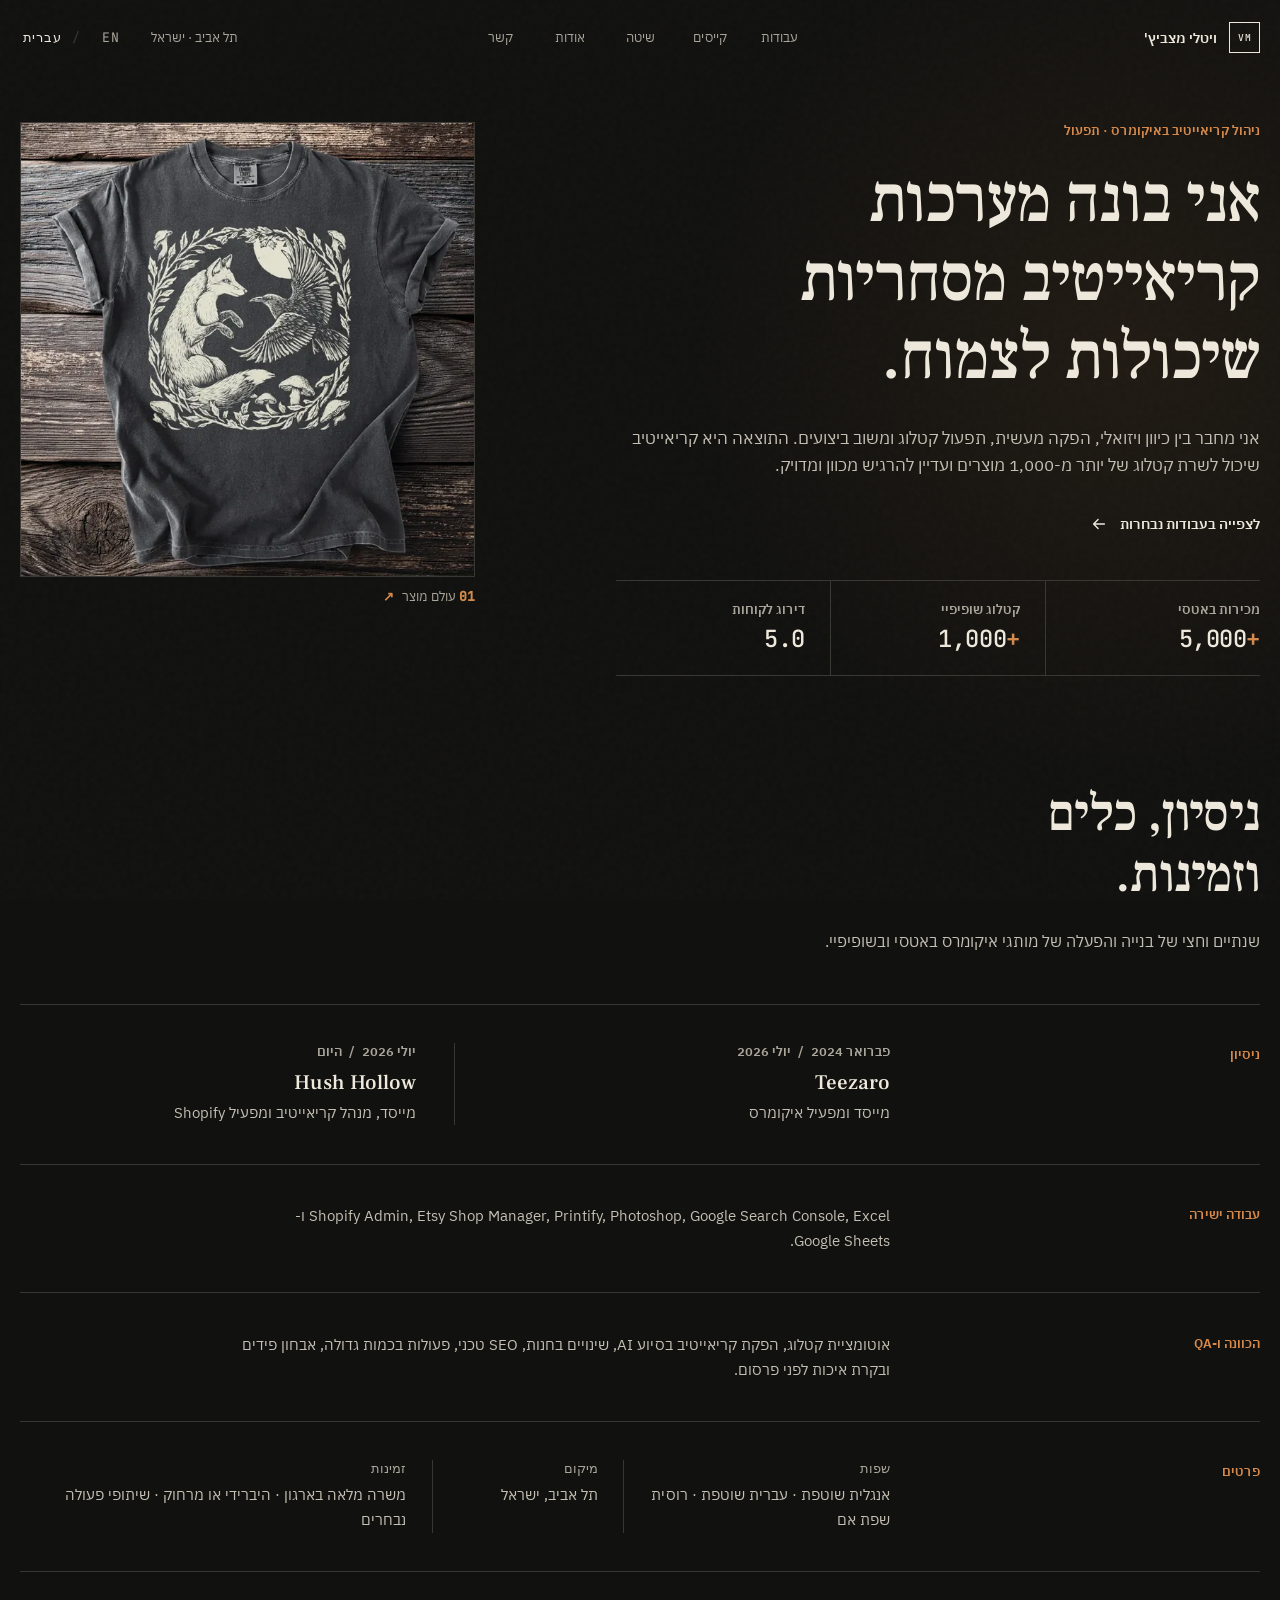
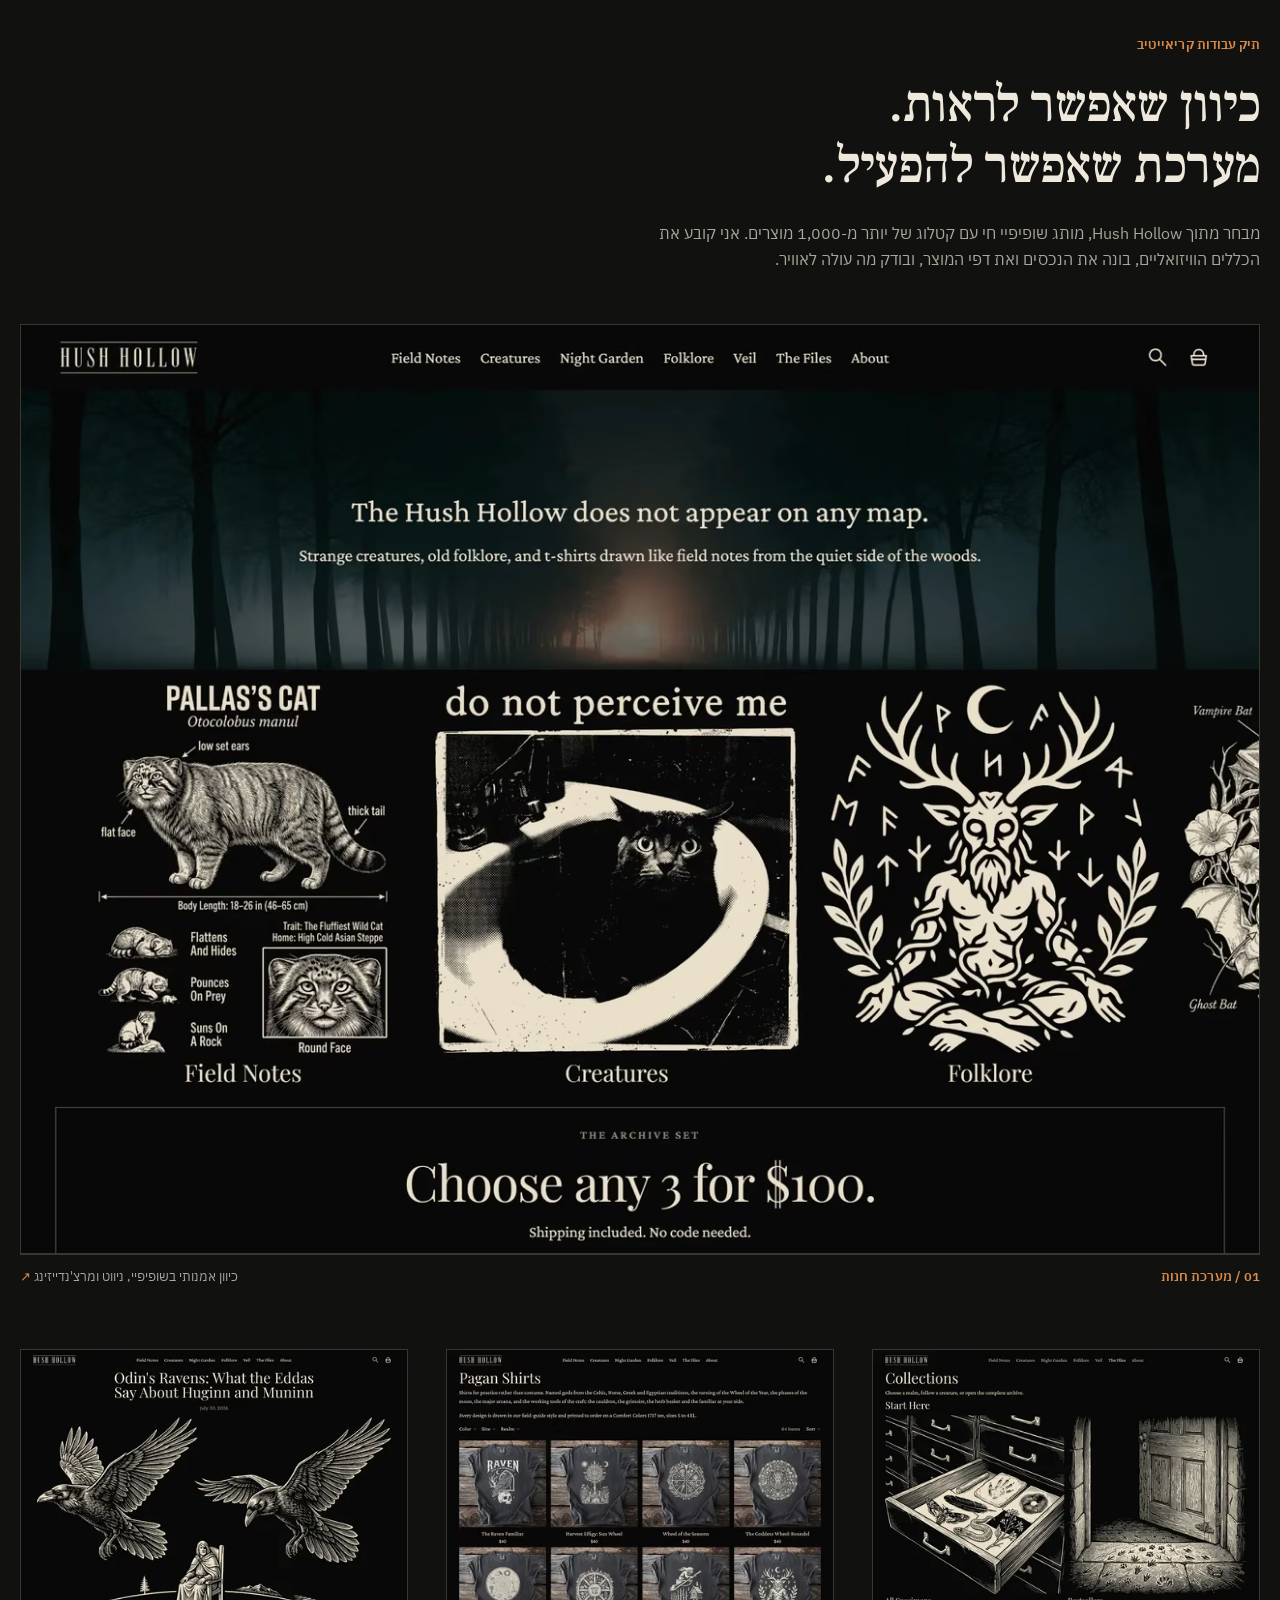
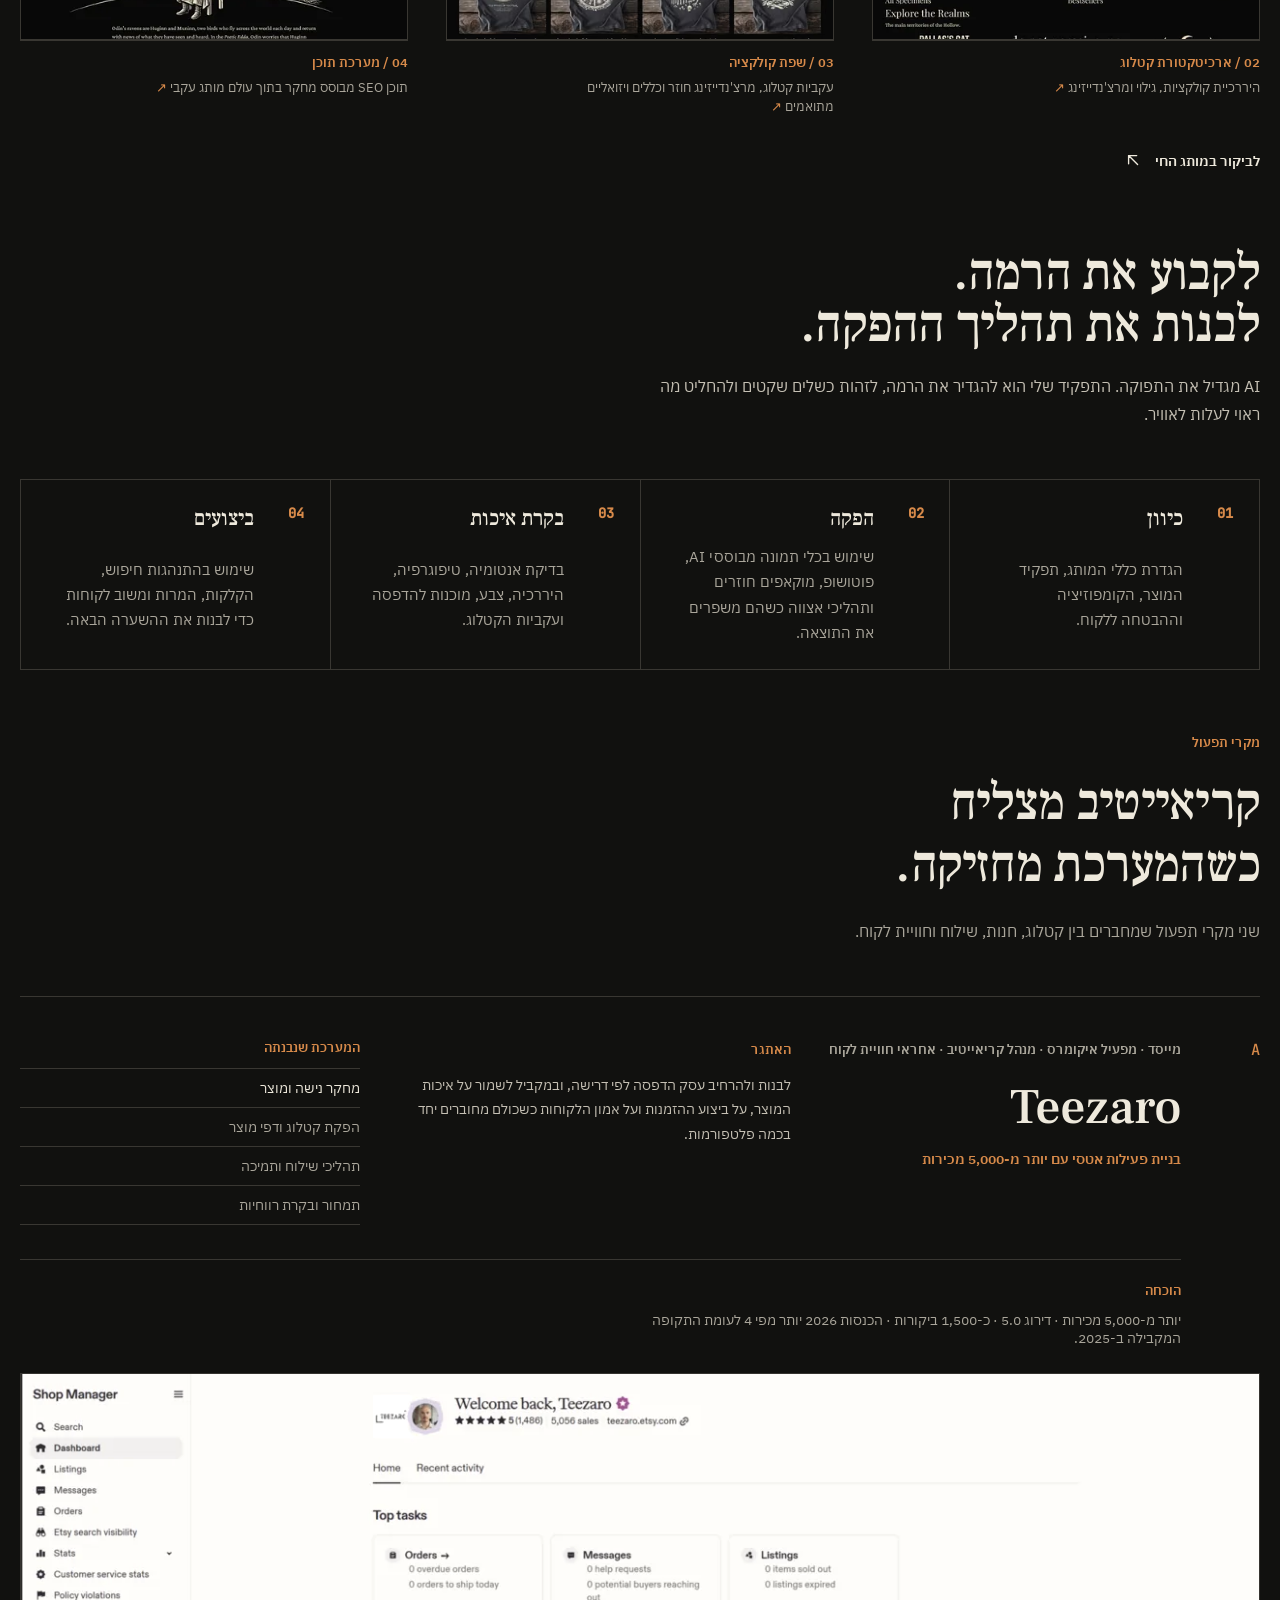
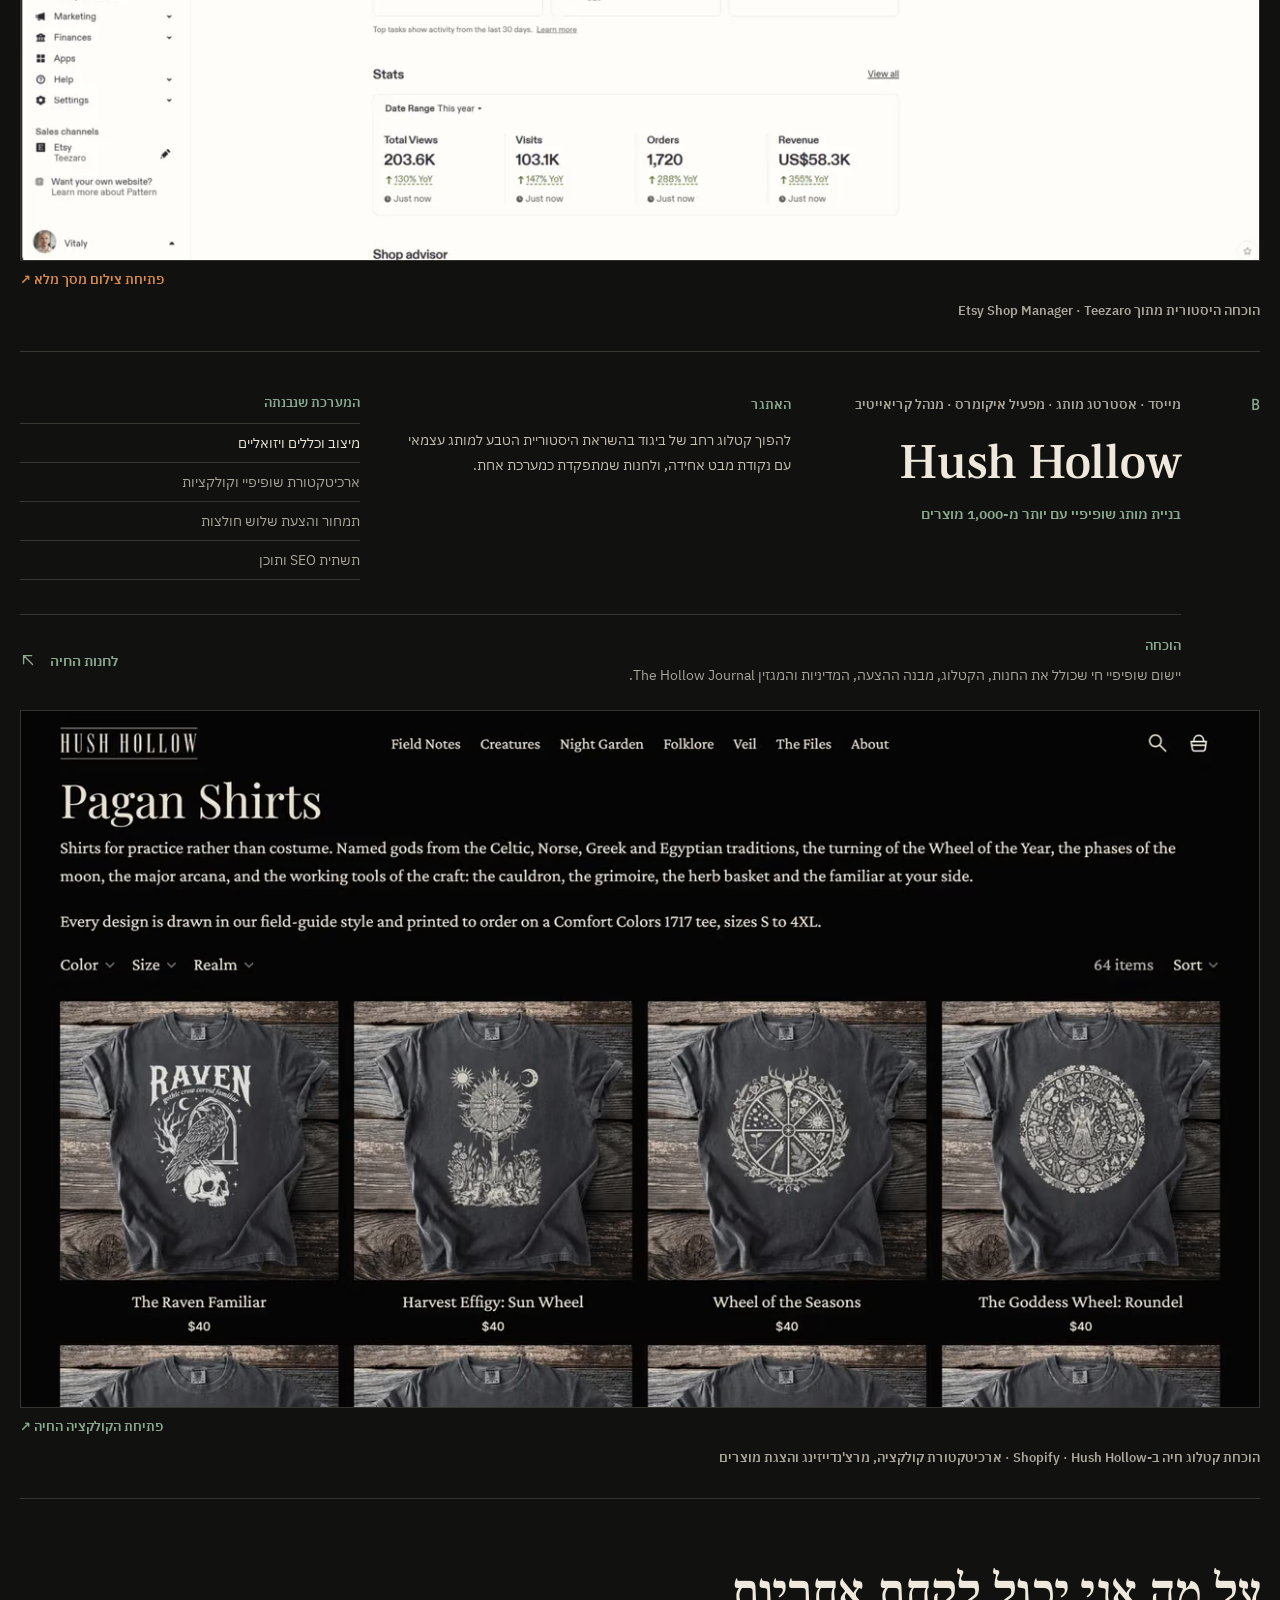
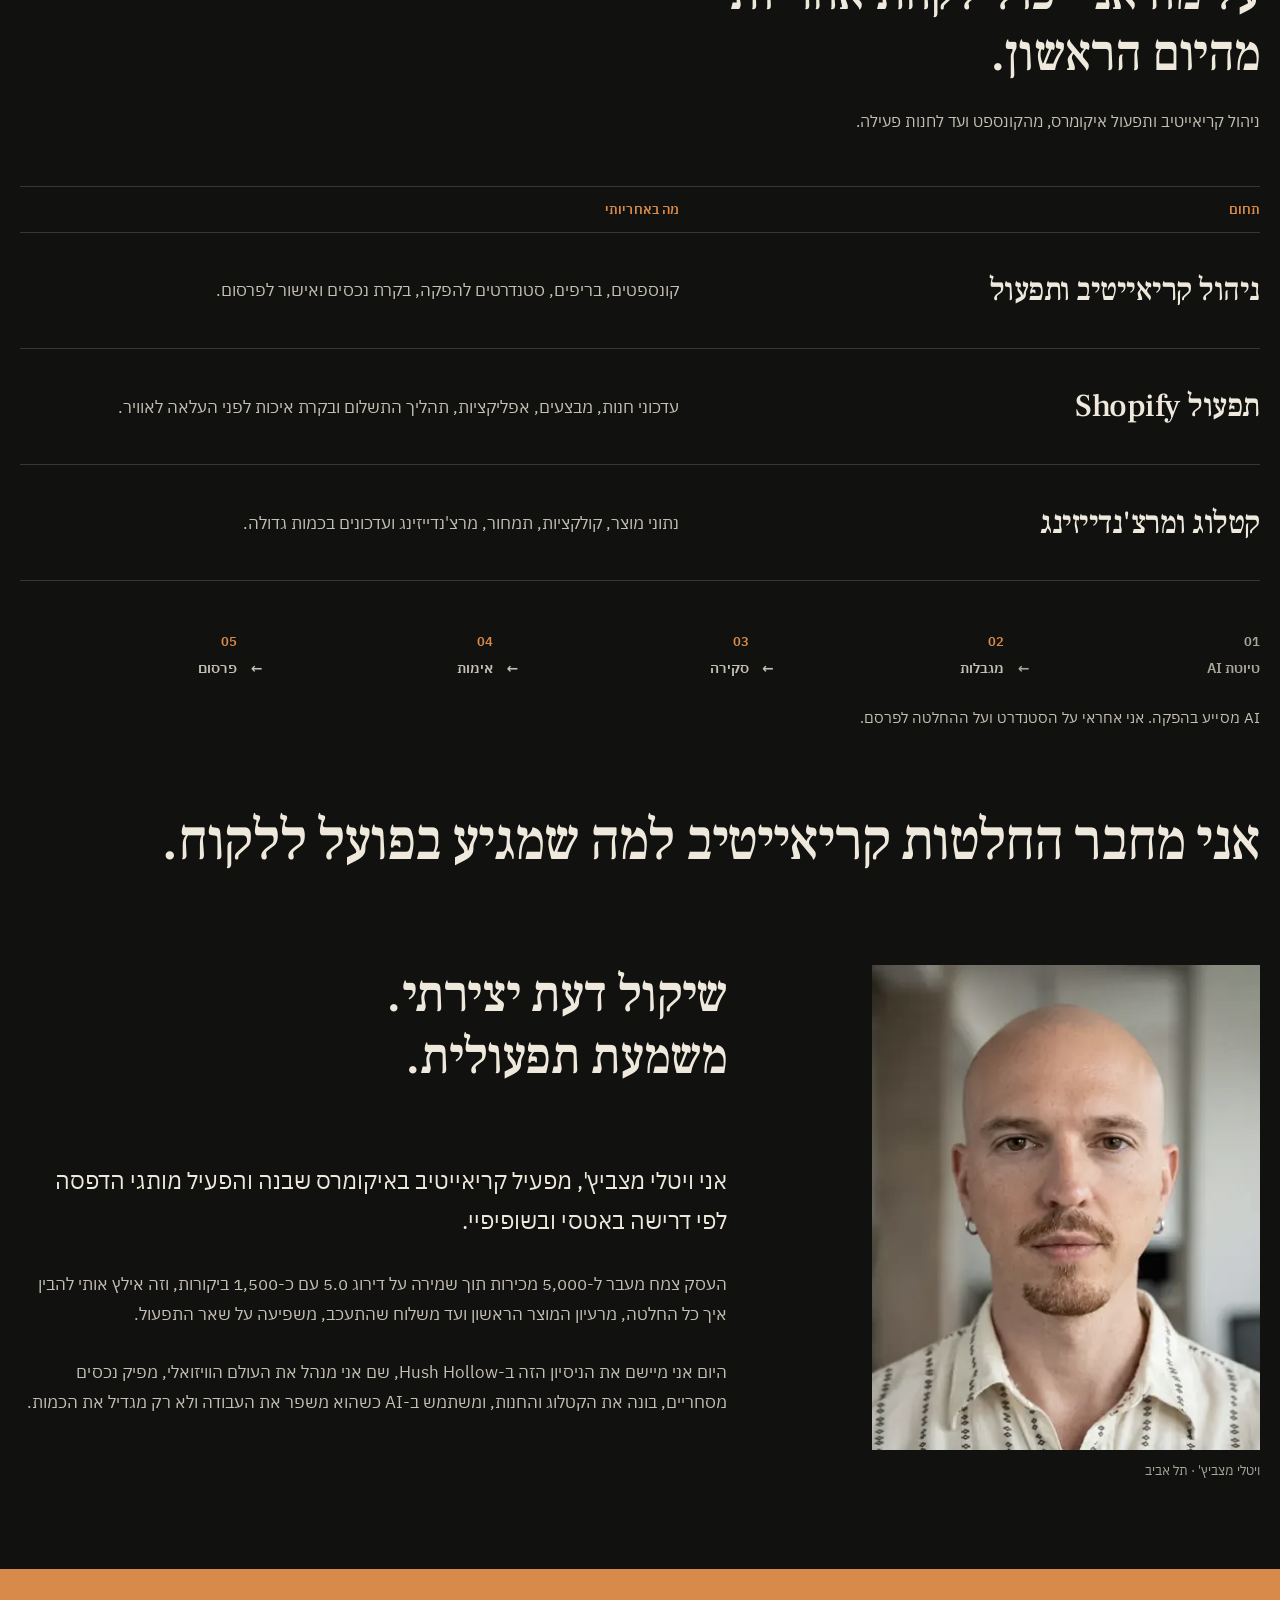
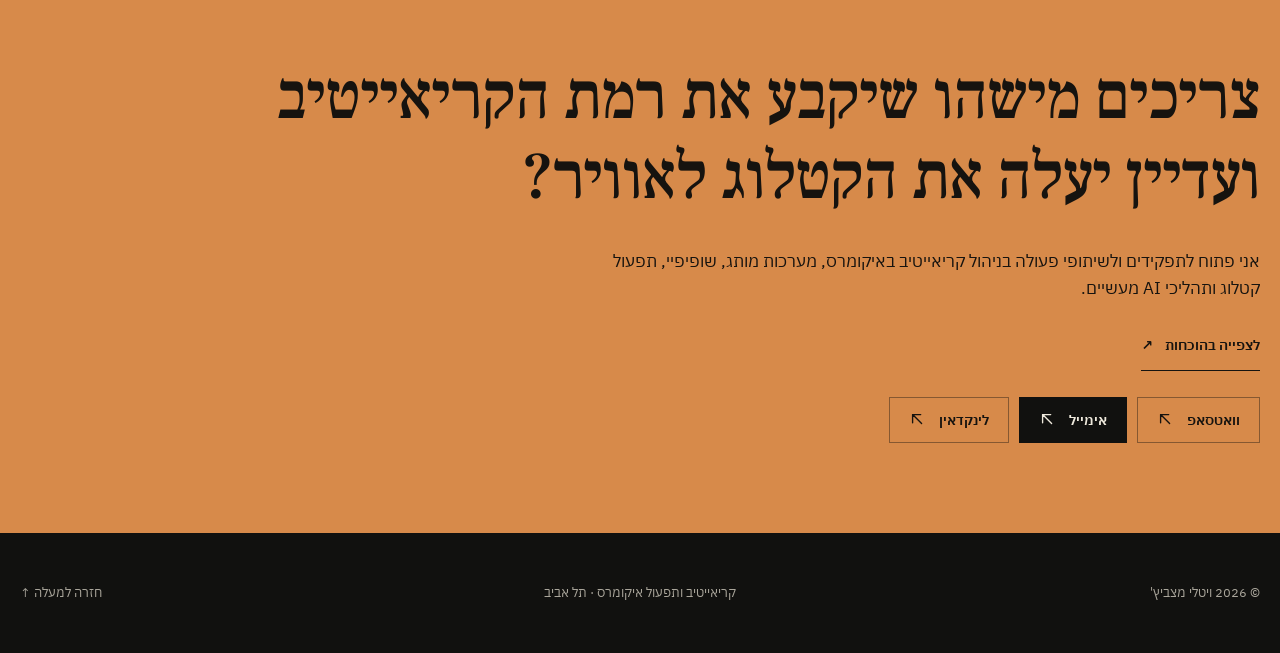
==== commit 4a48bae0: "Improve portfolio gallery consistency and mobile images" ====
--- a/he/index.html
+++ b/he/index.html
@@ -134,7 +134,8 @@
           <figure class="hero-work hero-work--primary">
             <a href="https://thehushhollow.com/products/fox-and-raven-moonlit-wreath" target="_blank" rel="noopener noreferrer" aria-label="פתיחת דף המוצר Fox and Raven בחנות Hush Hollow">
               <picture>
-                <source media="(max-width: 680px)" type="image/avif" srcset="../assets/fox-raven-480.avif 480w, ../assets/fox-raven-640.avif 640w, ../assets/fox-raven-768.avif 768w" sizes="76vw">
+                <source media="(max-width: 680px)" type="image/avif" srcset="../assets/fox-raven-480.avif">
+                <source media="(max-width: 680px)" type="image/webp" srcset="../assets/fox-raven-480.webp">
                 <img src="../assets/fox-raven.webp" srcset="../assets/fox-raven-480.webp 480w, ../assets/fox-raven-640.webp 640w, ../assets/fox-raven-768.webp 768w, ../assets/fox-raven-960.webp 960w, ../assets/fox-raven-1080.webp 1080w, ../assets/fox-raven-1440.webp 1440w, ../assets/fox-raven.webp 1920w" sizes="(max-width: 680px) 76vw, (max-width: 1180px) 69vw, 520px" alt="איור של שועל ועורב בסגנון היסטוריית הטבע על הדמיית חולצה" width="1920" height="1920" decoding="async" fetchpriority="high">
               </picture>
             </a>
@@ -168,7 +169,7 @@
           <article class="snapshot-block snapshot-block--details">
             <h3>פרטים</h3>
             <dl>
-              <div><dt>שפות</dt><dd>רוסית שפת אם · עברית שוטפת · אנגלית שוטפת</dd></div>
+              <div><dt>שפות</dt><dd>אנגלית שוטפת · עברית שוטפת · רוסית שפת אם</dd></div>
               <div><dt>מיקום</dt><dd>תל אביב, ישראל</dd></div>
               <div><dt>זמינות</dt><dd>משרה מלאה בארגון · היברידי או מרחוק · שיתופי פעולה נבחרים</dd></div>
             </dl>
@@ -187,7 +188,8 @@
           <figure class="creative-piece creative-piece--storefront">
             <a href="https://thehushhollow.com/" target="_blank" rel="noopener noreferrer" aria-label="פתיחת החנות החיה של Hush Hollow">
               <picture>
-                <source media="(max-width: 680px)" srcset="../assets/hush-storefront-mobile-430.webp 430w, ../assets/hush-storefront-mobile-640.webp 640w, ../assets/hush-storefront-mobile.webp 860w" sizes="calc(100vw - 28px)">
+                <source media="(max-width: 680px)" type="image/avif" srcset="../assets/hush-storefront-mobile-430.avif">
+                <source media="(max-width: 680px)" type="image/webp" srcset="../assets/hush-storefront-mobile-430.webp">
                 <source type="image/avif" srcset="../assets/hush-hollow-homepage-480.avif 480w, ../assets/hush-hollow-homepage-640.avif 640w, ../assets/hush-hollow-homepage-768.avif 768w, ../assets/hush-hollow-homepage-960.avif 960w, ../assets/hush-hollow-homepage-1280.avif 1280w, ../assets/hush-hollow-homepage-1440.avif 1440w, ../assets/hush-hollow-homepage-1600.avif 1600w, ../assets/hush-hollow-homepage.avif 2000w" sizes="(max-width: 680px) calc(100vw - 28px), (max-width: 1040px) calc(100vw - 32px), min(calc(100vw - 40px), 1460px)">
                 <img src="../assets/hush-hollow-homepage.webp" srcset="../assets/hush-hollow-homepage-480.webp 480w, ../assets/hush-hollow-homepage-640.webp 640w, ../assets/hush-hollow-homepage-768.webp 768w, ../assets/hush-hollow-homepage-960.webp 960w, ../assets/hush-hollow-homepage-1280.webp 1280w, ../assets/hush-hollow-homepage-1440.webp 1440w, ../assets/hush-hollow-homepage-1600.webp 1600w, ../assets/hush-hollow-homepage.webp 2000w" sizes="(max-width: 680px) calc(100vw - 28px), (max-width: 1040px) calc(100vw - 32px), min(calc(100vw - 40px), 1460px)" alt="דף הבית של Hush Hollow עם כיוון אמנותי של יער אפל, קולקציות מאוירות והצעת Archive Set" width="2000" height="1500" loading="lazy" decoding="async">
               </picture>
@@ -196,13 +198,19 @@
           </figure>
           <figure class="creative-piece creative-piece--collections">
             <a href="https://thehushhollow.com/collections" target="_blank" rel="noopener noreferrer" aria-label="פתיחת מדריך הקולקציות של Hush Hollow">
-              <img src="../assets/hush-collections.webp" srcset="../assets/hush-collections-480.webp 480w, ../assets/hush-collections-640.webp 640w, ../assets/hush-collections-768.webp 768w, ../assets/hush-collections-960.webp 960w, ../assets/hush-collections-1080.webp 1080w, ../assets/hush-collections-1280.webp 1280w, ../assets/hush-collections.webp 2000w" sizes="(max-width: 680px) calc(100vw - 28px), (max-width: 1040px) calc((100vw - 60px) / 2), min(31vw, 470px)" alt="מדריך הקולקציות של Hush Hollow עם מגירת דגימות מאוירת ודלת שמובילה אל עקבות של בעלי חיים" width="2000" height="1500" loading="lazy" decoding="async">
+              <picture>
+                <source media="(max-width: 680px)" type="image/avif" srcset="../assets/hush-collections-480.avif">
+                <source media="(max-width: 680px)" type="image/webp" srcset="../assets/hush-collections-480.webp">
+                <img src="../assets/hush-collections.webp" srcset="../assets/hush-collections-480.webp 480w, ../assets/hush-collections-640.webp 640w, ../assets/hush-collections-768.webp 768w, ../assets/hush-collections-960.webp 960w, ../assets/hush-collections-1080.webp 1080w, ../assets/hush-collections-1280.webp 1280w, ../assets/hush-collections.webp 2000w" sizes="(max-width: 1040px) calc((100vw - 60px) / 2), min(31vw, 470px)" alt="מדריך הקולקציות של Hush Hollow עם מגירת דגימות מאוירת ודלת שמובילה אל עקבות של בעלי חיים" width="2000" height="1500" loading="lazy" decoding="async">
+              </picture>
             </a>
             <figcaption><span class="creative-caption-label">02 / ארכיטקטורת קטלוג</span><span class="creative-caption-copy">היררכיית קולקציות, גילוי ומרצ'נדייזינג <span class="external-cue" aria-hidden="true">↗</span></span></figcaption>
           </figure>
           <figure class="creative-piece creative-piece--pagan">
             <a href="https://thehushhollow.com/collections/pagan-shirts" target="_blank" rel="noopener noreferrer" aria-label="פתיחת קולקציית Pagan Shirts של Hush Hollow">
               <picture>
+                <source media="(max-width: 680px)" type="image/avif" srcset="../assets/hush-pagan-shirts-480.avif">
+                <source media="(max-width: 680px)" type="image/webp" srcset="../assets/hush-pagan-shirts-480.webp">
                 <source type="image/avif" srcset="../assets/hush-pagan-shirts-480.avif 480w, ../assets/hush-pagan-shirts-640.avif 640w, ../assets/hush-pagan-shirts-768.avif 768w, ../assets/hush-pagan-shirts-960.avif 960w, ../assets/hush-pagan-shirts-1280.avif 1280w, ../assets/hush-pagan-shirts-1440.avif 1440w, ../assets/hush-pagan-shirts-1600.avif 1600w, ../assets/hush-pagan-shirts.avif 2000w" sizes="(max-width: 680px) calc(100vw - 28px), (max-width: 1040px) calc((100vw - 60px) / 2), min(31vw, 470px)">
                 <source type="image/webp" srcset="../assets/hush-pagan-shirts-480.webp 480w, ../assets/hush-pagan-shirts-640.webp 640w, ../assets/hush-pagan-shirts-768.webp 768w, ../assets/hush-pagan-shirts-960.webp 960w, ../assets/hush-pagan-shirts-1280.webp 1280w, ../assets/hush-pagan-shirts-1440.webp 1440w, ../assets/hush-pagan-shirts-1600.webp 1600w, ../assets/hush-pagan-shirts.webp 2000w" sizes="(max-width: 680px) calc(100vw - 28px), (max-width: 1040px) calc((100vw - 60px) / 2), min(31vw, 470px)">
                 <img src="../assets/hush-pagan-shirts.webp" alt="עמוד קולקציית Pagan Shirts של Hush Hollow המציג קטלוג מתואם של עיצובי חולצות בסגנון מדריך שדה" width="2000" height="1500" loading="lazy" decoding="async">
@@ -212,7 +220,11 @@
           </figure>
           <figure class="creative-piece creative-piece--journal">
             <a href="https://thehushhollow.com/blogs/journal/odins-ravens-huginn-muninn" target="_blank" rel="noopener noreferrer" aria-label="קריאת הכתבה על העורבים של אודין ב-The Hollow Journal">
-              <img src="../assets/hush-journal-odins-ravens.webp" srcset="../assets/hush-journal-odins-ravens-480.webp 480w, ../assets/hush-journal-odins-ravens-640.webp 640w, ../assets/hush-journal-odins-ravens-768.webp 768w, ../assets/hush-journal-odins-ravens-960.webp 960w, ../assets/hush-journal-odins-ravens-1080.webp 1080w, ../assets/hush-journal-odins-ravens-1280.webp 1280w, ../assets/hush-journal-odins-ravens-1600.webp 1600w, ../assets/hush-journal-odins-ravens.webp 2000w" sizes="(max-width: 680px) calc(100vw - 28px), (max-width: 1040px) calc(100vw - 32px), min(31vw, 470px)" alt="כתבה ב-The Hollow Journal על העורבים של אודין, עם איור של הוגין ומונין עפים מעל אודין" width="2000" height="1500" loading="lazy" decoding="async">
+              <picture>
+                <source media="(max-width: 680px)" type="image/avif" srcset="../assets/hush-journal-odins-ravens-480.avif">
+                <source media="(max-width: 680px)" type="image/webp" srcset="../assets/hush-journal-odins-ravens-480.webp">
+                <img src="../assets/hush-journal-odins-ravens.webp" srcset="../assets/hush-journal-odins-ravens-480.webp 480w, ../assets/hush-journal-odins-ravens-640.webp 640w, ../assets/hush-journal-odins-ravens-768.webp 768w, ../assets/hush-journal-odins-ravens-960.webp 960w, ../assets/hush-journal-odins-ravens-1080.webp 1080w, ../assets/hush-journal-odins-ravens-1280.webp 1280w, ../assets/hush-journal-odins-ravens-1600.webp 1600w, ../assets/hush-journal-odins-ravens.webp 2000w" sizes="(max-width: 1040px) calc(100vw - 32px), min(31vw, 470px)" alt="כתבה ב-The Hollow Journal על העורבים של אודין, עם איור של הוגין ומונין עפים מעל אודין" width="2000" height="1500" loading="lazy" decoding="async">
+              </picture>
             </a>
             <figcaption><span class="creative-caption-label">04 / מערכת תוכן</span><span class="creative-caption-copy">תוכן SEO מבוסס מחקר בתוך עולם מותג עקבי <span class="external-cue" aria-hidden="true">↗</span></span></figcaption>
           </figure>
@@ -265,7 +277,7 @@
               <p><span class="field-label">הוכחה</span>יותר מ-5,000 מכירות · דירוג 5.0 · כ-1,500 ביקורות · הכנסות 2026 יותר מפי 4 לעומת התקופה המקבילה ב-2025.</p>
             </div>
             <figure class="project-evidence">
-              <a class="project-evidence-link" href="../assets/teezaro-evidence.png" target="_blank" rel="noopener noreferrer" aria-label="פתיחת צילום מסך מלא של ההוכחה מ-Etsy בכרטיסייה חדשה">
+              <a class="project-evidence-link" href="../assets/teezaro-evidence.png" data-evidence-mobile="../assets/teezaro-evidence-mobile.png" target="_blank" rel="noopener noreferrer" aria-label="פתיחת צילום מסך מלא של ההוכחה מ-Etsy בכרטיסייה חדשה">
                 <picture>
                   <source
                     media="(max-width: 680px)"
--- a/styles.min.css
+++ b/styles.min.css
@@ -1 +1 @@
-@font-face{font-family:"Frank Ruhl Libre";font-style:normal;font-weight:500 600;font-display:swap;src:url("fonts/frank-ruhl-libre-latin.woff2") format("woff2");unicode-range:U+0000-00FF,U+0131,U+0152-0153,U+02BB-02BC,U+02C6,U+02DA,U+02DC,U+0304,U+0308,U+0329,U+2000-206F,U+20AC,U+2122,U+2191,U+2193,U+2212,U+2215,U+FEFF,U+FFFD}@font-face{font-family:"Frank Ruhl Libre";font-style:normal;font-weight:500 600;font-display:swap;src:url("fonts/frank-ruhl-libre-hebrew.woff2") format("woff2");unicode-range:U+0307-0308,U+0590-05FF,U+200C-2010,U+20AA,U+25CC,U+FB1D-FB4F}@font-face{font-family:"IBM Plex Sans";font-style:normal;font-weight:400 600;font-stretch:100%;font-display:swap;src:url("fonts/ibm-plex-sans-latin.woff2") format("woff2");unicode-range:U+0000-00FF,U+0131,U+0152-0153,U+02BB-02BC,U+02C6,U+02DA,U+02DC,U+0304,U+0308,U+0329,U+2000-206F,U+20AC,U+2122,U+2191,U+2193,U+2212,U+2215,U+FEFF,U+FFFD}@font-face{font-family:"JetBrains Mono";font-style:normal;font-weight:400 500;font-display:swap;src:url("fonts/jetbrains-mono-latin.woff2") format("woff2");unicode-range:U+0000-00FF,U+0131,U+0152-0153,U+02BB-02BC,U+02C6,U+02DA,U+02DC,U+0304,U+0308,U+0329,U+2000-206F,U+20AC,U+2122,U+2191,U+2193,U+2212,U+2215,U+FEFF,U+FFFD}@font-face{font-family:"IBM Plex Sans Hebrew";font-style:normal;font-weight:400;font-display:swap;src:url("fonts/ibm-plex-sans-hebrew-400-hebrew.woff2") format("woff2");unicode-range:U+0307-0308,U+0590-05FF,U+200C-2010,U+20AA,U+25CC,U+FB1D-FB4F}@font-face{font-family:"IBM Plex Sans Hebrew";font-style:normal;font-weight:400;font-display:swap;src:url("fonts/ibm-plex-sans-hebrew-400-latin.woff2") format("woff2");unicode-range:U+0000-00FF,U+0131,U+0152-0153,U+02BB-02BC,U+02C6,U+02DA,U+02DC,U+0304,U+0308,U+0329,U+2000-206F,U+20AC,U+2122,U+2191,U+2193,U+2212,U+2215,U+FEFF,U+FFFD}@font-face{font-family:"IBM Plex Sans Hebrew";font-style:normal;font-weight:500;font-display:swap;src:url("fonts/ibm-plex-sans-hebrew-500-hebrew.woff2") format("woff2");unicode-range:U+0307-0308,U+0590-05FF,U+200C-2010,U+20AA,U+25CC,U+FB1D-FB4F}@font-face{font-family:"IBM Plex Sans Hebrew";font-style:normal;font-weight:500;font-display:swap;src:url("fonts/ibm-plex-sans-hebrew-500-latin.woff2") format("woff2");unicode-range:U+0000-00FF,U+0131,U+0152-0153,U+02BB-02BC,U+02C6,U+02DA,U+02DC,U+0304,U+0308,U+0329,U+2000-206F,U+20AC,U+2122,U+2191,U+2193,U+2212,U+2215,U+FEFF,U+FFFD}@font-face{font-family:"IBM Plex Sans Hebrew";font-style:normal;font-weight:600;font-display:swap;src:url("fonts/ibm-plex-sans-hebrew-600-hebrew.woff2") format("woff2");unicode-range:U+0307-0308,U+0590-05FF,U+200C-2010,U+20AA,U+25CC,U+FB1D-FB4F}@font-face{font-family:"IBM Plex Sans Hebrew";font-style:normal;font-weight:600;font-display:swap;src:url("fonts/ibm-plex-sans-hebrew-600-latin.woff2") format("woff2");unicode-range:U+0000-00FF,U+0131,U+0152-0153,U+02BB-02BC,U+02C6,U+02DA,U+02DC,U+0304,U+0308,U+0329,U+2000-206F,U+20AC,U+2122,U+2191,U+2193,U+2212,U+2215,U+FEFF,U+FFFD}:root{color-scheme:dark;--ink:#11110f;--ink-raised:#191917;--paper:#eee9dc;--paper-dim:#c5c0b4;--muted:#aaa69b;--line:#393732;--signal:#d78a4a;--signal-dark:#6f3c1d;--forest:#8ba990;--blue:#8d9fbd;--plum:#b39aae;--ease-out:cubic-bezier(0.23, 1, 0.32, 1);--content:min(100% - 40px, 1460px);--font-display:"Frank Ruhl Libre",Georgia,serif;--font-body:"IBM Plex Sans",system-ui,sans-serif;--font-mono:"JetBrains Mono",ui-monospace,monospace;--t-micro:0.82rem;--t-note:0.86rem;--t-dense:0.96rem;--t-body:1.04rem;--space-section:clamp(58px, 5vw, 80px);--space-section-compact:clamp(50px, 5vw, 72px);--space-heading-content:clamp(32px, 4vw, 52px);--space-section-mobile:42px;--space-section-mobile-supporting:48px;--space-section-mobile-major:56px}*{box-sizing:border-box}html{scroll-behavior:smooth;background:var(--ink)}body{margin:0;color:var(--paper);background:radial-gradient(circle at 88% 4%,rgba(215,138,74,.08),transparent 27rem),var(--ink);font-family:var(--font-body);-webkit-font-smoothing:antialiased}body::before{position:fixed;inset:0;z-index:20;pointer-events:none;content:"";opacity:.025;background-image:url("data:image/svg+xml,%3Csvg viewBox='0 0 180 180' xmlns='http://www.w3.org/2000/svg'%3E%3Cfilter id='n'%3E%3CfeTurbulence type='fractalNoise' baseFrequency='.9' numOctaves='2' stitchTiles='stitch'/%3E%3C/filter%3E%3Crect width='100%25' height='100%25' filter='url(%23n)'/%3E%3C/svg%3E")}a{color:inherit}a:focus-visible{outline:3px solid var(--signal);outline-offset:5px}.skip-link{position:fixed;top:12px;inset-inline-start:12px;z-index:100;padding:12px 18px;color:var(--ink);background:var(--paper);transform:translateY(-160%);transition:transform 160ms var(--ease-out)}.skip-link:focus{transform:translateY(0)}.site-header{position:fixed;top:0;left:50%;z-index:10;display:grid;grid-template-columns:1fr auto 1fr;align-items:center;width:var(--content);min-height:76px;border-bottom:1px solid transparent;transform:translateX(-50%);transition:border-color .2s ease,background-color .2s ease}.site-header[data-scrolled]{border-color:var(--line);background:rgba(17,17,15,.92);backdrop-filter:blur(14px)}.identity{display:inline-flex;gap:12px;align-items:center;min-height:44px;min-width:44px;width:max-content;font-size:.9rem;font-weight:600;text-decoration:none}.identity-mark{display:grid;width:31px;height:31px;place-items:center;border:1px solid var(--paper);font-family:var(--font-mono);font-size:.6rem;font-weight:500;letter-spacing:.02em}.site-nav{display:flex;gap:clamp(18px,2vw,34px)}.location,.site-nav a{color:var(--muted);font-size:.8rem;letter-spacing:.06em;text-decoration:none;transition:color 160ms ease}.site-nav a{display:inline-flex;align-items:center;justify-content:center;min-height:44px;min-width:44px}.location{justify-self:end}.header-end{display:flex;gap:18px;align-items:center;justify-self:end}main{overflow-x:clip}section[id]{scroll-margin-top:76px}.hero{display:grid;grid-template-columns:minmax(0,0.92fr) minmax(400px,0.58fr);grid-template-rows:1fr;gap:clamp(32px,5vw,84px);width:var(--content);min-height:0;margin:0 auto;padding-top:88px}.hero-copy{align-self:start;min-width:0;max-width:900px;padding-block:34px 44px;padding-inline:0 clamp(28px,6vw,96px)}.about-title>p,.contact-section>p:first-child,.creative-system-heading>p:first-child,.role-fit-heading>p:first-child,.role-line,.section-intro>p:first-child,.snapshot-heading>p:first-child{margin:0 0 22px;color:var(--signal);font-family:var(--font-mono);font-size:var(--t-micro);font-weight:500;letter-spacing:.22em;text-transform:uppercase}h1,h2,h3,p{text-wrap:pretty}h1{max-width:1040px;margin:0;font-family:var(--font-display);font-size:clamp(3.4rem, 5.2vw, 5rem);font-weight:500;letter-spacing:-.015em;line-height:1.01}h1 span{display:block}.hero-lede{max-width:680px;margin:28px 0 22px;color:var(--paper-dim);font-size:clamp(1rem, 1.3vw, 1.2rem);line-height:1.65}.contact-action,.primary-action,.project-link,.text-action{display:inline-flex;gap:12px;align-items:center;min-height:44px;font-size:var(--t-note);font-weight:600;letter-spacing:.05em;text-decoration:none;transition:transform 140ms var(--ease-out),color 160ms ease}.primary-action svg,.project-link svg,.text-action svg{width:18px;fill:none;stroke:currentColor;stroke-linecap:round;stroke-linejoin:round;stroke-width:1.5;transition:transform 180ms var(--ease-out)}.contact-action:active,.primary-action:active,.project-link:active,.text-action:active{transform:scale(.97)}.hero-visual{align-self:start;width:min(100%,520px);margin:34px 0 28px auto}[dir=rtl] .hero-visual{margin-inline:auto 0}.hero-work{margin:0;background:var(--ink)}.creative-piece>a,.hero-work>a{display:block;color:inherit}.hero-work>a{border:1px solid var(--line);transition:border-color 220ms ease}.creative-piece picture{display:block}.creative-piece>a:focus-visible,.hero-work>a:focus-visible{outline:2px solid var(--signal);outline-offset:-2px}.hero-work--primary{width:100%}.hero-work img{display:block;width:100%;height:auto;filter:saturate(.82) contrast(1.04);transition:filter 220ms ease}.creative-piece figcaption,.hero-work figcaption{color:var(--muted);font-family:var(--font-body);font-size:var(--t-micro);line-height:1.5}.hero-work figcaption{padding:10px 0}.hero-work figcaption .external-cue{display:inline-block;margin-inline-start:5px;transition:transform 180ms var(--ease-out)}.creative-piece .creative-caption-label,.creative-piece .external-cue,.hero-work figcaption span{color:var(--signal);font-family:var(--font-mono)}.proof-strip{display:grid;grid-template-columns:repeat(3,minmax(0,1fr));margin:34px 0 0;border-top:1px solid var(--line);border-bottom:1px solid var(--line)}.proof-strip div{display:flex;flex-direction:column;justify-content:center;min-height:94px;padding:18px clamp(16px,2vw,32px);border-inline-end:1px solid var(--line)}.proof-strip div:first-child{padding-inline-start:0}.proof-strip div:last-child{border-inline-end:0;padding-inline-end:0}.proof-strip dt{color:var(--muted);font-family:var(--font-mono);font-size:var(--t-micro);letter-spacing:.06em;overflow-wrap:anywhere}.proof-strip dd{margin:5px 0 0;font-family:var(--font-mono);font-size:clamp(1.3rem, 1.85vw, 2.1rem);font-weight:500;letter-spacing:-.02em;font-variant-numeric:tabular-nums}.proof-strip dd span{color:var(--signal)}.about-section,.creative-section,.creative-system,.profile-snapshot,.role-fit,.work-section{width:var(--content);margin:0 auto;padding:var(--space-section) 0 0}.profile-snapshot{padding-top:clamp(44px,5vw,64px)}.snapshot-heading{max-width:900px}.snapshot-heading h2{max-width:760px;margin:0;font-family:var(--font-display);font-size:clamp(2.4rem, 4vw, 4.7rem);font-weight:500;letter-spacing:-.015em;line-height:1.02}.snapshot-heading h2 span{display:block}.snapshot-heading>p:not(:first-child){max-width:620px;margin:22px 0 0;color:var(--paper-dim);font-size:1rem;line-height:1.7}.snapshot-grid{margin-top:clamp(30px,4vw,48px);border-top:1px solid var(--line)}.snapshot-block{display:grid;grid-template-columns:minmax(180px,0.26fr) minmax(0,0.74fr);gap:clamp(28px,5vw,76px);align-items:start;min-width:0;padding:clamp(26px,3vw,40px) 0;border-bottom:1px solid var(--line)}.snapshot-block h3{margin:3px 0 0;color:var(--signal);font-family:var(--font-mono);font-size:var(--t-micro);font-weight:500;letter-spacing:.16em;text-transform:uppercase}.snapshot-block dd,.snapshot-block>p,.snapshot-timeline p{color:var(--paper-dim);font-size:var(--t-dense);line-height:1.65}.snapshot-block>p{max-width:72ch;margin:0}.snapshot-timeline{display:grid;grid-template-columns:repeat(2,minmax(0,1fr));margin:0;padding:0;list-style:none}.snapshot-timeline li+li{margin-top:0;padding-top:0;padding-inline-start:clamp(22px,3vw,42px);border-top:0;border-inline-start:1px solid var(--line)}.snapshot-timeline li:first-child{padding-inline-end:clamp(22px,3vw,42px)}.snapshot-dates{display:flex;gap:7px;align-items:center;color:var(--muted);font-family:var(--font-mono);font-size:var(--t-micro);direction:ltr}.snapshot-timeline strong{display:block;margin-top:9px;font-family:var(--font-display);font-size:1.3rem;font-weight:500}.snapshot-timeline p{margin:4px 0 0}.snapshot-block dl{margin:0}.snapshot-block dl div+div{margin-top:18px;padding-top:18px;border-top:1px solid var(--line)}.snapshot-block--details dl{display:grid;grid-template-columns:1fr 0.72fr 1.55fr;gap:0}.snapshot-block--details dl div+div{margin-top:0;padding-top:0;border-top:0}.snapshot-block--details dl div:nth-child(2){padding-inline-start:clamp(18px,2vw,28px);border-inline-start:1px solid var(--line)}.snapshot-block--details dl div:nth-child(3){grid-column:auto;padding-top:0;padding-inline-start:clamp(18px,2vw,28px);border-top:0;border-inline-start:1px solid var(--line)}.snapshot-block dt{margin-bottom:5px;color:var(--muted);font-family:var(--font-mono);font-size:var(--t-micro)}.snapshot-block dd{margin:0}.about-section{padding-bottom:clamp(72px,7vw,104px)}.section-intro{max-width:900px;margin-inline-start:0;margin-bottom:var(--space-heading-content)}.section-intro>p:first-child{padding-top:0}.about-title h2,.creative-system-heading h2,.section-intro h2{max-width:800px;margin:0;font-family:var(--font-display);font-size:clamp(2.4rem, 4vw, 4.7rem);font-weight:500;letter-spacing:-.015em;line-height:1.02}.creative-system-heading h2 span,.section-intro h2 span{display:block}.section-intro h2{max-width:720px}[lang=en] .about-title h2 span,[lang=en] .creative-system-heading h2 span,[lang=en] .section-intro h2 span{white-space:nowrap}.section-intro>p:last-child{max-width:620px;margin:22px 0 0;color:var(--muted);font-size:1rem;line-height:1.65}.creative-gallery{display:grid;grid-template-columns:repeat(3,minmax(0,1fr));gap:clamp(38px,4vw,58px) clamp(24px,3vw,44px);align-items:start}.creative-piece--storefront{grid-column:1/-1}.creative-piece--storefront>a{aspect-ratio:2/1}.creative-piece--storefront img{object-fit:cover;object-position:top}.creative-piece{margin:0;background:0 0}.creative-piece>a{display:grid;aspect-ratio:4/3;overflow:hidden;place-items:center;border:1px solid var(--line);background:#171511;transition:border-color 220ms ease}.creative-piece img{display:block;width:100%;height:100%;object-fit:contain;filter:saturate(.98) contrast(1.02);transition:filter 220ms ease}.creative-piece picture{width:100%;height:100%}.creative-piece figcaption{display:flex;gap:22px;justify-content:space-between;min-height:44px;padding:12px 0 0;border-top:1px solid var(--line)}.creative-caption-label{flex:0 0 auto;letter-spacing:.05em;text-transform:uppercase}.creative-caption-copy{min-width:0;text-align:end}.external-cue{display:inline-block;transition:transform 180ms var(--ease-out)}.gallery-link{margin-top:22px}.creative-system{display:block}.creative-system-heading{max-width:820px}.creative-system-heading h2{max-width:720px}.creative-system-heading>p:last-child{max-width:620px;margin:22px 0 0;color:var(--paper-dim);font-size:1rem;line-height:1.7}.creative-system-track{display:grid;grid-template-columns:repeat(4,minmax(0,1fr));column-gap:0;row-gap:0;margin:0;margin-top:var(--space-heading-content);padding:0;border-top:1px solid var(--line);border-inline-start:1px solid var(--line);list-style:none}.creative-system-track li{display:grid;grid-template-columns:36px 1fr;gap:12px 14px;align-items:start;min-height:164px;padding:24px clamp(20px,2vw,32px);border-inline-end:1px solid var(--line);border-bottom:1px solid var(--line)}.creative-system-track span{color:var(--signal);font-family:var(--font-mono);font-size:var(--t-note)}.creative-system-track strong{font-family:var(--font-display);font-size:1.35rem;font-weight:500}.creative-system-track p{grid-column:2;margin:0;color:var(--muted);font-size:var(--t-dense);line-height:1.65}.projects{border-top:1px solid var(--line)}.project{--project-color:var(--signal);position:relative;isolation:isolate;display:grid;grid-template-columns:48px minmax(250px,0.9fr) minmax(260px,1fr) minmax(230px,0.85fr);column-gap:clamp(20px,2.4vw,36px);padding:42px 0 30px;border-bottom:1px solid var(--line);transition:background-color 220ms ease}.project--forest{--project-color:var(--forest)}.project--blue{--project-color:var(--blue)}.project--plum{--project-color:var(--plum)}.project::before{position:absolute;top:0;bottom:0;left:50%;z-index:-1;width:100vw;background:rgba(255,255,255,.018);content:"";opacity:0;transform:translateX(-50%);transition:opacity 220ms ease}.project-index{color:var(--project-color);font-family:var(--font-mono);font-size:var(--t-dense);font-weight:500}.project-heading p{margin:0 0 18px;color:var(--muted);font-family:var(--font-mono);font-size:var(--t-micro);letter-spacing:.06em;line-height:1.6;text-transform:uppercase}.project-heading h3{margin:0 0 10px;font-family:var(--font-display);font-size:clamp(2.2rem, 3.9vw, 4.4rem);font-weight:500;letter-spacing:-.015em;line-height:1.04}.project-heading strong{color:var(--project-color);font-size:.9rem;font-weight:600}.project-summary{max-width:390px;margin:0;color:var(--paper-dim);font-size:.9rem;line-height:1.7}.project-system{margin-top:0}.outcomes{margin:10px 0 0;padding:0;list-style:none}.outcomes li{padding:10px 0;border-bottom:1px solid var(--line);color:var(--muted);font-size:var(--t-note)}.outcomes li:first-child{color:var(--paper);border-top:1px solid var(--line)}.project-foot{grid-column:2/-1;display:flex;align-items:center;justify-content:space-between;margin-top:34px;padding-top:22px;border-top:1px solid var(--line)}.project-foot p{max-width:600px;margin:0;color:var(--muted);font-size:var(--t-note)}.field-label{display:block;margin-bottom:12px;color:var(--project-color,var(--signal));font-family:var(--font-mono);font-size:var(--t-micro);font-weight:500;letter-spacing:.2em;text-transform:uppercase}.project-link{color:var(--project-color)}.project-evidence{grid-column:1/-1;width:100%;margin:26px 0 0}.project-evidence-link{display:block;color:inherit;text-decoration:none;cursor:zoom-in}.project-evidence-link picture{display:block}.project-evidence img{display:block;width:100%;height:auto;border:1px solid var(--line);filter:saturate(.78) contrast(1.04);transition:border-color 160ms ease,filter 160ms ease}.project-evidence-view{display:flex;justify-content:flex-end;margin-top:10px;color:var(--project-color);font-family:var(--font-mono);font-size:var(--t-micro);letter-spacing:.08em;text-transform:uppercase}.project-evidence figcaption{margin-top:12px;color:var(--muted);font-family:var(--font-mono);font-size:var(--t-micro);letter-spacing:.08em;line-height:1.6;text-transform:uppercase}.project-evidence--hush .project-evidence-link{cursor:pointer}.project-evidence--hush picture{aspect-ratio:16/9;overflow:hidden}.project-evidence--hush img{height:100%;object-fit:cover;object-position:top}.role-fit{padding-bottom:clamp(10px,2vw,28px)}.role-fit-heading{max-width:900px;margin-inline-start:0}.role-fit-heading h2{max-width:760px;margin:0;font-family:var(--font-display);font-size:clamp(2.4rem, 4vw, 4.7rem);font-weight:500;letter-spacing:-.015em;line-height:1.02}.role-fit-heading>p:last-child{max-width:620px;margin:22px 0 0;color:var(--paper-dim);font-size:1rem;line-height:1.7}.role-fit-table{margin-top:var(--space-heading-content);border-top:1px solid var(--line)}.role-fit-row{display:grid;grid-template-columns:minmax(260px,0.44fr) minmax(0,0.56fr);gap:clamp(28px,5vw,90px);align-items:center;padding:clamp(28px,3vw,42px) 0;border-bottom:1px solid var(--line)}.role-fit-row--header{padding:14px 0}.role-fit-row--header span{color:var(--signal);font-family:var(--font-mono);font-size:var(--t-micro);font-weight:500;letter-spacing:.18em;text-transform:uppercase}.role-fit-row h3{margin:0;font-family:var(--font-display);font-size:clamp(1.65rem, 2.5vw, 2.9rem);font-weight:500;letter-spacing:-.015em;line-height:1.08}.role-fit-row p{margin:0;color:var(--paper-dim);font-size:clamp(1rem, 1.35vw, 1.22rem);line-height:1.62}.role-fit-process{margin-top:clamp(34px,4vw,56px)}.role-fit-process ol{display:grid;grid-template-columns:repeat(5,minmax(0,1fr));gap:clamp(18px,3vw,48px);margin:0;padding:0;list-style:none}.role-fit-process li{position:relative;color:var(--paper-dim);font-family:var(--font-mono);font-size:var(--t-note);letter-spacing:.12em;text-transform:uppercase}.role-fit-process li:first-child{color:var(--muted)}.role-fit-process li:not(:last-child)::after{position:absolute;inset-inline-end:calc(clamp(18px,3vw,48px) * -0.65);color:var(--line-strong);content:"→"}[dir=rtl] .role-fit-process li:not(:last-child)::after{content:"←"}.role-fit-process li span{display:block;margin-bottom:9px;color:var(--signal);font-size:var(--t-micro)}.role-fit-process li:first-child span{color:var(--muted)}.role-fit-process>p{margin:28px 0 0;color:var(--paper-dim);font-size:var(--t-dense);line-height:1.65}.role-fit-process li:first-child{--process-index:0}.role-fit-process li:nth-child(2){--process-index:1}.role-fit-process li:nth-child(3){--process-index:2}.role-fit-process li:nth-child(4){--process-index:3}.role-fit-process li:nth-child(5){--process-index:4}@keyframes process-step-enter{from{opacity:.24;transform:translateY(12px)}to{opacity:1;transform:translateY(0)}}@keyframes process-note-enter{from{opacity:0;transform:translateY(8px)}to{opacity:1;transform:translateY(0)}}@media (prefers-reduced-motion:no-preference){.motion-ready .role-fit-process li{opacity:.24;transform:translateY(12px)}.motion-ready .role-fit-process>p{opacity:0;transform:translateY(8px)}.motion-ready .role-fit-process.is-active li{animation:process-step-enter 720ms var(--ease-out) both;animation-delay:calc(var(--process-index) * 160ms)}.motion-ready .role-fit-process.is-active>p{animation:process-note-enter .6s var(--ease-out) .9s both}}.role-fit-statement{max-width:1160px;margin:clamp(44px,6vw,78px) 0 0;font-family:var(--font-display);font-size:clamp(2.3rem, 4.5vw, 5.2rem);font-weight:500;letter-spacing:-.02em;line-height:1.02}.work-section .section-intro{max-width:900px;margin-inline-start:0}.about-title h2 span{display:block}.about-section{display:grid;grid-template-columns:repeat(12,minmax(0,1fr));column-gap:clamp(28px,3vw,48px);row-gap:clamp(28px,3vw,44px);align-items:start}.about-title{grid-column:6/-1;grid-row:1}.about-copy{grid-column:6/-1;grid-row:2;max-width:760px}.portrait{grid-column:1/5;grid-row:1/span 2;align-self:start;margin:0}.portrait img{display:block;width:100%;height:auto;aspect-ratio:4/5;object-fit:cover;object-position:50% 42%;filter:saturate(.74) contrast(1.04)}.portrait figcaption{margin-top:12px;color:var(--muted);font-size:var(--t-micro)}.about-copy p{margin:0 0 28px;color:var(--paper-dim);font-size:clamp(1rem, 1.35vw, 1.25rem);line-height:1.75}.about-copy p:first-child{color:var(--paper);font-size:clamp(1.25rem, 1.8vw, 1.7rem)}.contact-section{width:100%;padding:clamp(64px,7vw,92px) max(20px,calc((100vw - 1460px)/ 2));color:#16130f;background:var(--signal)}.contact-section>p:first-child{color:#462611}.contact-section h2{max-width:1040px;margin:0;font-family:var(--font-display);font-size:clamp(2.7rem, 5.2vw, 5.3rem);font-weight:500;letter-spacing:-.015em;line-height:1.01}.contact-section>p:not(:first-child){max-width:680px;margin:30px 0 24px;font-size:1.04rem;line-height:1.65}.contact-action{padding-bottom:7px;border-bottom:1px solid currentColor}.primary-action{margin-top:26px;padding:14px 20px;color:var(--paper);background:var(--ink)}.contact-links{display:flex;flex-wrap:wrap;gap:10px}.primary-action--quiet{padding:13px 19px;color:#16130f;background:0 0;border:1px solid rgba(22,19,15,.42)}@media (hover:hover) and (pointer:fine){.primary-action--quiet:hover{border-color:#16130f;background:rgba(22,19,15,.07)}}.contact-section a:focus-visible{outline-color:var(--ink)}footer{display:grid;grid-template-columns:1fr 1fr 1fr;width:var(--content);min-height:120px;margin:0 auto;align-items:center;color:var(--muted);font-size:var(--t-micro)}footer span:nth-child(2){text-align:center}footer a{display:inline-flex;align-items:center;min-height:44px;justify-self:end;text-decoration:none}@media (hover:hover) and (pointer:fine){.project:hover::before{opacity:1}.project-link:hover{color:var(--paper)}.project-evidence-link:hover img{border-color:var(--project-color);filter:saturate(.92) contrast(1.04)}.hero-work>a:hover{border-color:var(--signal)}.hero-work>a:hover img{filter:saturate(.96) contrast(1.06) brightness(1.04)}.hero-work>a:hover+figcaption .external-cue{transform:translate(3px,-3px)}.creative-piece>a:hover{border-color:var(--signal)}.creative-piece>a:hover img{filter:saturate(1.04) contrast(1.05) brightness(1.06)}.creative-piece>a:hover+figcaption .external-cue{transform:translate(3px,-3px)}}@media (max-width:1180px){.hero{grid-template-columns:minmax(0,1fr) minmax(330px,0.72fr);gap:clamp(24px,3vw,40px)}.hero-copy{padding-inline-end:clamp(12px,2vw,28px)}.hero-visual{width:min(100%,460px)}}@media (max-width:860px){.hero{grid-template-columns:1fr;grid-template-rows:auto auto;min-height:auto}.hero-copy{padding-inline-end:0}.hero-visual{width:min(76vw,480px);margin:12px auto 44px}}@media (max-width:820px){.site-header{grid-template-columns:auto 1fr auto;column-gap:clamp(12px,3.6vw,16px);min-height:64px}.site-nav{gap:clamp(6px,2.4vw,10px);min-width:0}.identity>span:last-child,.location,.site-nav .nav-secondary{display:none}.lang-switch [aria-current=true],.lang-switch span{display:none}.lang-switch{gap:0}.snapshot-timeline li:first-child{padding-inline-end:12px}.snapshot-timeline li+li{padding-inline-start:12px}.snapshot-dates{gap:4px}.snapshot-block--details dl{grid-template-columns:repeat(2,minmax(0,1fr));row-gap:18px}.snapshot-block--details dl div:nth-child(3){grid-column:1/-1;padding-top:18px;padding-inline-start:0;border-top:1px solid var(--line);border-inline-start:0}}@media (max-width:1040px){:root{--content:min(100% - 32px, 920px)}.proof-strip{grid-column:1}.creative-gallery{grid-template-columns:repeat(2,minmax(0,1fr))}.creative-piece--journal,.creative-piece--storefront{grid-column:1/-1}.creative-piece--journal>a{aspect-ratio:2/1}.creative-piece--journal img{object-fit:cover;object-position:top}.snapshot-block{grid-template-columns:minmax(150px,0.24fr) minmax(0,0.76fr);gap:clamp(24px,4vw,44px)}.project{grid-template-columns:54px 1fr 1fr}.project-heading{grid-column:2/-1}.project-summary{grid-column:2;margin-top:42px}.project-system{grid-column:3;margin-top:42px}.project-foot{grid-column:2/-1}.about-section,.creative-system{grid-template-columns:1fr}.creative-system-track{grid-template-columns:repeat(2,minmax(0,1fr))}.about-section{row-gap:32px}.about-copy,.about-title,.portrait{grid-column:1;grid-row:auto}.portrait{width:min(52vw,360px);margin:0}.portrait img{height:auto}.about-copy{padding-top:0}.creative-system{gap:40px}}@media (max-width:680px){:root{--content:calc(100% - 28px)}.project-evidence:not(.project-evidence--hush) img{aspect-ratio:1440/2556}.hero{padding-top:64px}.hero-copy{padding:36px 0 24px}h1{font-size:clamp(2.5rem, 10.4vw, 2.9rem)}h1 span{display:block}.hero-lede{font-size:.97rem}.hero-visual{width:100%;margin:8px auto 28px}.hero-work--primary{width:100%}.proof-strip div{min-height:88px;padding:12px 10px}.proof-strip div:first-child{padding-inline-start:0}.proof-strip div:last-child{padding-inline-end:0;border-inline-end:0}.proof-strip dd{font-size:1rem}.proof-strip dt{font-size:var(--t-micro);line-height:1.35}.about-section,.creative-section,.creative-system,.profile-snapshot,.role-fit,.work-section{padding:var(--space-section-mobile) 0 0}.creative-system{padding-top:var(--space-section-mobile-supporting)}.creative-section,.work-section{padding-top:var(--space-section-mobile-major)}.about-section{padding-bottom:52px}.section-intro{display:block;margin-inline-start:0;margin-bottom:38px}.role-fit-heading,.snapshot-heading{display:block;margin-inline-start:0}.role-fit-heading>p:first-child,.snapshot-heading>p:first-child{padding-top:0}.role-fit-heading>p:last-child,.snapshot-heading>p:not(:first-child){margin-top:24px}.role-fit-heading h2,.snapshot-heading h2{font-size:2.4rem}.snapshot-grid{margin-top:38px}.snapshot-block{display:block;min-height:auto;padding:24px 0}.snapshot-block h3{margin:0 0 22px}.snapshot-timeline{grid-template-columns:1fr}.snapshot-timeline li:first-child{padding-inline-end:0}.snapshot-timeline li+li{margin-top:24px;padding-top:24px;padding-inline-start:0;border-top:1px solid var(--line);border-inline-start:0}.snapshot-block--details dl{display:block}.snapshot-block--details dl div+div{margin-top:18px;padding-top:18px;padding-inline-start:0;border-top:1px solid var(--line);border-inline-start:0}.snapshot-block--details dl div:nth-child(2),.snapshot-block--details dl div:nth-child(3){grid-column:auto;padding-inline-start:0;border-inline-start:0}.creative-system-heading>p:first-child,.creative-system-heading>p:last-child,.section-intro>p:first-child,.section-intro>p:last-child{padding-top:0}.section-intro>p:last-child{margin-top:24px}.creative-gallery{grid-template-columns:1fr}.creative-piece--journal,.creative-piece--storefront{grid-column:auto}.creative-piece>a{aspect-ratio:1/1}.creative-piece--storefront>a{aspect-ratio:43/90}.creative-piece--collections>a,.creative-piece--journal>a,.creative-piece--pagan>a{aspect-ratio:4/3}.creative-piece--journal img{object-fit:contain}.creative-piece--storefront{width:100%}.creative-piece figcaption{display:block}.creative-piece figcaption .creative-caption-label{display:block;margin-bottom:4px}.creative-caption-copy{display:block;text-align:start}.creative-system-track li{grid-template-columns:36px 1fr;gap:14px;min-height:auto;padding:22px 16px}.creative-system-heading{display:block}.creative-system-heading>p:last-child{margin-top:24px}.creative-system-track{grid-template-columns:1fr}.creative-system-track p{grid-column:2}.project{display:grid;grid-template-columns:34px 1fr;padding:34px 0 26px}.project-evidence,.project-foot,.project-heading,.project-summary,.project-system{grid-column:2}.project-evidence{grid-column:1/-1}.project-heading p{min-height:auto;margin-bottom:22px}.project-heading h3{font-size:2rem}.project-summary,.project-system{margin-top:28px}.project-foot{align-items:flex-start;flex-direction:column;gap:24px;margin-top:30px}.role-fit-table{margin-top:38px}.role-fit-row--header{position:absolute;width:1px;height:1px;padding:0;overflow:hidden;clip:rect(0 0 0 0);clip-path:inset(50%);white-space:nowrap;border:0}.role-fit-row{grid-template-columns:1fr;gap:12px;padding:24px 0}.role-fit-row h3{font-size:2rem}.role-fit-process{margin-top:34px}.role-fit-process ol{grid-template-columns:repeat(2,minmax(0,1fr));gap:24px 18px}.role-fit-process li:not(:last-child)::after,[dir=rtl] .role-fit-process li:not(:last-child)::after{content:none}.role-fit-statement{margin-top:42px;font-size:2.45rem}[lang=en] .about-title h2 span,[lang=en] .creative-system-heading h2 span,[lang=en] .section-intro h2 span{white-space:normal}.about-section{gap:18px}.portrait{width:min(76vw,330px);margin:0 auto}.portrait img{height:auto}.about-copy{padding-top:0}.contact-section{padding-inline:14px}.contact-section h2{font-size:2.35rem}footer{grid-template-columns:1fr auto}footer span:nth-child(2){display:none}}@media (prefers-reduced-motion:reduce){html{scroll-behavior:auto}*,::after,::before{scroll-behavior:auto!important;animation-duration:0s!important;animation-delay:0s!important;animation-iteration-count:1!important;transition-duration:0s!important}}[lang=he]{--font-body:"IBM Plex Sans Hebrew",system-ui,sans-serif}[lang=he] .about-title>p,[lang=he] .contact-section>p:first-child,[lang=he] .creative-caption-label,[lang=he] .creative-system-heading>p:first-child,[lang=he] .creative-system-track span,[lang=he] .field-label,[lang=he] .hero-work figcaption span,[lang=he] .project-evidence figcaption,[lang=he] .project-evidence-view,[lang=he] .project-heading p,[lang=he] .proof-strip dt,[lang=he] .role-fit-heading>p:first-child,[lang=he] .role-fit-process li,[lang=he] .role-fit-row--header span,[lang=he] .role-line,[lang=he] .section-intro>p:first-child,[lang=he] .snapshot-block h3,[lang=he] .snapshot-dates,[lang=he] .snapshot-heading>p:first-child{font-family:var(--font-body);font-weight:600;letter-spacing:normal;text-transform:none}[lang=he] .contact-action,[lang=he] .location,[lang=he] .primary-action,[lang=he] .project-link,[lang=he] .site-nav a,[lang=he] .text-action{letter-spacing:normal}[lang=he] .creative-system-track span,[lang=he] .hero-work figcaption span,[lang=he] .project-index,[lang=he] .proof-strip dd{font-family:var(--font-mono)}[lang=he] .snapshot-dates{direction:rtl}[lang=he] .proof-strip dd{direction:ltr;text-align:right}[lang=he] h1{line-height:1.18}[lang=he] .about-title h2,[lang=he] .contact-section h2,[lang=he] .project-heading h3,[lang=he] .role-fit-heading h2,[lang=he] .role-fit-row h3,[lang=he] .role-fit-statement,[lang=he] .section-intro h2,[lang=he] .snapshot-heading h2{line-height:1.2}[dir=rtl] .primary-action svg,[dir=rtl] .project-link svg,[dir=rtl] .text-action svg{transform:scaleX(-1)}.lang-switch{display:inline-flex;gap:8px;align-items:center;justify-self:end;color:var(--muted);font-family:var(--font-mono);font-size:var(--t-micro);letter-spacing:.06em}.lang-switch a{display:inline-flex;align-items:center;justify-content:center;min-width:44px;min-height:44px;text-decoration:none;transition:color 160ms ease}.lang-switch [aria-current=true]{color:var(--paper)}.lang-switch span{color:var(--line)}[lang=he] .lang-switch{font-family:var(--font-mono)}@media (hover:hover) and (pointer:fine){.lang-switch a:hover,.site-nav a:hover{color:var(--paper)}.primary-action:hover svg,.project-link:hover svg,.text-action:hover svg{transform:translateX(4px)}[dir=rtl] .primary-action:hover svg,[dir=rtl] .project-link:hover svg,[dir=rtl] .text-action:hover svg{transform:scaleX(-1) translateX(4px)}}+@font-face{font-family:"Frank Ruhl Libre";font-style:normal;font-weight:500 600;font-display:swap;src:url("fonts/frank-ruhl-libre-latin.woff2") format("woff2");unicode-range:U+0000-00FF,U+0131,U+0152-0153,U+02BB-02BC,U+02C6,U+02DA,U+02DC,U+0304,U+0308,U+0329,U+2000-206F,U+20AC,U+2122,U+2191,U+2193,U+2212,U+2215,U+FEFF,U+FFFD}@font-face{font-family:"Frank Ruhl Libre";font-style:normal;font-weight:500 600;font-display:swap;src:url("fonts/frank-ruhl-libre-hebrew.woff2") format("woff2");unicode-range:U+0307-0308,U+0590-05FF,U+200C-2010,U+20AA,U+25CC,U+FB1D-FB4F}@font-face{font-family:"IBM Plex Sans";font-style:normal;font-weight:400 600;font-stretch:100%;font-display:swap;src:url("fonts/ibm-plex-sans-latin.woff2") format("woff2");unicode-range:U+0000-00FF,U+0131,U+0152-0153,U+02BB-02BC,U+02C6,U+02DA,U+02DC,U+0304,U+0308,U+0329,U+2000-206F,U+20AC,U+2122,U+2191,U+2193,U+2212,U+2215,U+FEFF,U+FFFD}@font-face{font-family:"JetBrains Mono";font-style:normal;font-weight:400 500;font-display:swap;src:url("fonts/jetbrains-mono-latin.woff2") format("woff2");unicode-range:U+0000-00FF,U+0131,U+0152-0153,U+02BB-02BC,U+02C6,U+02DA,U+02DC,U+0304,U+0308,U+0329,U+2000-206F,U+20AC,U+2122,U+2191,U+2193,U+2212,U+2215,U+FEFF,U+FFFD}@font-face{font-family:"IBM Plex Sans Hebrew";font-style:normal;font-weight:400;font-display:swap;src:url("fonts/ibm-plex-sans-hebrew-400-hebrew.woff2") format("woff2");unicode-range:U+0307-0308,U+0590-05FF,U+200C-2010,U+20AA,U+25CC,U+FB1D-FB4F}@font-face{font-family:"IBM Plex Sans Hebrew";font-style:normal;font-weight:400;font-display:swap;src:url("fonts/ibm-plex-sans-hebrew-400-latin.woff2") format("woff2");unicode-range:U+0000-00FF,U+0131,U+0152-0153,U+02BB-02BC,U+02C6,U+02DA,U+02DC,U+0304,U+0308,U+0329,U+2000-206F,U+20AC,U+2122,U+2191,U+2193,U+2212,U+2215,U+FEFF,U+FFFD}@font-face{font-family:"IBM Plex Sans Hebrew";font-style:normal;font-weight:500;font-display:swap;src:url("fonts/ibm-plex-sans-hebrew-500-hebrew.woff2") format("woff2");unicode-range:U+0307-0308,U+0590-05FF,U+200C-2010,U+20AA,U+25CC,U+FB1D-FB4F}@font-face{font-family:"IBM Plex Sans Hebrew";font-style:normal;font-weight:500;font-display:swap;src:url("fonts/ibm-plex-sans-hebrew-500-latin.woff2") format("woff2");unicode-range:U+0000-00FF,U+0131,U+0152-0153,U+02BB-02BC,U+02C6,U+02DA,U+02DC,U+0304,U+0308,U+0329,U+2000-206F,U+20AC,U+2122,U+2191,U+2193,U+2212,U+2215,U+FEFF,U+FFFD}@font-face{font-family:"IBM Plex Sans Hebrew";font-style:normal;font-weight:600;font-display:swap;src:url("fonts/ibm-plex-sans-hebrew-600-hebrew.woff2") format("woff2");unicode-range:U+0307-0308,U+0590-05FF,U+200C-2010,U+20AA,U+25CC,U+FB1D-FB4F}@font-face{font-family:"IBM Plex Sans Hebrew";font-style:normal;font-weight:600;font-display:swap;src:url("fonts/ibm-plex-sans-hebrew-600-latin.woff2") format("woff2");unicode-range:U+0000-00FF,U+0131,U+0152-0153,U+02BB-02BC,U+02C6,U+02DA,U+02DC,U+0304,U+0308,U+0329,U+2000-206F,U+20AC,U+2122,U+2191,U+2193,U+2212,U+2215,U+FEFF,U+FFFD}:root{color-scheme:dark;--ink:#11110f;--ink-raised:#191917;--paper:#eee9dc;--paper-dim:#c5c0b4;--muted:#aaa69b;--line:#393732;--signal:#d78a4a;--signal-dark:#6f3c1d;--forest:#8ba990;--blue:#8d9fbd;--plum:#b39aae;--ease-out:cubic-bezier(0.23, 1, 0.32, 1);--content:min(100% - 40px, 1460px);--font-display:"Frank Ruhl Libre",Georgia,serif;--font-body:"IBM Plex Sans",system-ui,sans-serif;--font-mono:"JetBrains Mono",ui-monospace,monospace;--t-micro:0.82rem;--t-note:0.86rem;--t-dense:0.96rem;--t-body:1.04rem;--space-section:clamp(58px, 5vw, 80px);--space-section-compact:clamp(50px, 5vw, 72px);--space-heading-content:clamp(32px, 4vw, 52px);--space-section-mobile:42px;--space-section-mobile-supporting:48px;--space-section-mobile-major:56px}*{box-sizing:border-box}html{scroll-behavior:smooth;background:var(--ink)}body{margin:0;color:var(--paper);background:radial-gradient(circle at 88% 4%,rgba(215,138,74,.08),transparent 27rem),var(--ink);font-family:var(--font-body);-webkit-font-smoothing:antialiased}body::before{position:fixed;inset:0;z-index:20;pointer-events:none;content:"";opacity:.025;background-image:url("data:image/svg+xml,%3Csvg viewBox='0 0 180 180' xmlns='http://www.w3.org/2000/svg'%3E%3Cfilter id='n'%3E%3CfeTurbulence type='fractalNoise' baseFrequency='.9' numOctaves='2' stitchTiles='stitch'/%3E%3C/filter%3E%3Crect width='100%25' height='100%25' filter='url(%23n)'/%3E%3C/svg%3E")}a{color:inherit}a:focus-visible{outline:3px solid var(--signal);outline-offset:5px}.skip-link{position:fixed;top:12px;inset-inline-start:12px;z-index:100;padding:12px 18px;color:var(--ink);background:var(--paper);transform:translateY(-160%);transition:transform 160ms var(--ease-out)}.skip-link:focus{transform:translateY(0)}.site-header{position:fixed;top:0;left:50%;z-index:10;display:grid;grid-template-columns:1fr auto 1fr;align-items:center;width:var(--content);min-height:76px;border-bottom:1px solid transparent;transform:translateX(-50%);transition:border-color .2s ease,background-color .2s ease}.site-header[data-scrolled]{border-color:var(--line);background:rgba(17,17,15,.92);backdrop-filter:blur(14px)}.identity{display:inline-flex;gap:12px;align-items:center;min-height:44px;min-width:44px;width:max-content;font-size:.9rem;font-weight:600;text-decoration:none}.identity-mark{display:grid;width:31px;height:31px;place-items:center;border:1px solid var(--paper);font-family:var(--font-mono);font-size:.6rem;font-weight:500;letter-spacing:.02em}.site-nav{display:flex;gap:clamp(18px,2vw,34px)}.location,.site-nav a{color:var(--muted);font-size:.8rem;letter-spacing:.06em;text-decoration:none;transition:color 160ms ease}.site-nav a{display:inline-flex;align-items:center;justify-content:center;min-height:44px;min-width:44px}.location{justify-self:end}.header-end{display:flex;gap:18px;align-items:center;justify-self:end}main{overflow-x:clip}section[id]{scroll-margin-top:76px}.hero{display:grid;grid-template-columns:minmax(0,0.92fr) minmax(400px,0.58fr);grid-template-rows:1fr;gap:clamp(32px,5vw,84px);width:var(--content);min-height:0;margin:0 auto;padding-top:88px}.hero-copy{align-self:start;min-width:0;max-width:900px;padding-block:34px 44px;padding-inline:0 clamp(28px,6vw,96px)}.about-title>p,.contact-section>p:first-child,.creative-system-heading>p:first-child,.role-fit-heading>p:first-child,.role-line,.section-intro>p:first-child,.snapshot-heading>p:first-child{margin:0 0 22px;color:var(--signal);font-family:var(--font-mono);font-size:var(--t-micro);font-weight:500;letter-spacing:.22em;text-transform:uppercase}h1,h2,h3,p{text-wrap:pretty}h1{max-width:1040px;margin:0;font-family:var(--font-display);font-size:clamp(3.4rem, 5.2vw, 5rem);font-weight:500;letter-spacing:-.015em;line-height:1.01}h1 span{display:block}.hero-lede{max-width:680px;margin:28px 0 22px;color:var(--paper-dim);font-size:clamp(1rem, 1.3vw, 1.2rem);line-height:1.65}.contact-action,.primary-action,.project-link,.text-action{display:inline-flex;gap:12px;align-items:center;min-height:44px;font-size:var(--t-note);font-weight:600;letter-spacing:.05em;text-decoration:none;transition:transform 140ms var(--ease-out),color 160ms ease}.primary-action svg,.project-link svg,.text-action svg{width:18px;fill:none;stroke:currentColor;stroke-linecap:round;stroke-linejoin:round;stroke-width:1.5;transition:transform 180ms var(--ease-out)}.contact-action:active,.primary-action:active,.project-link:active,.text-action:active{transform:scale(.97)}.hero-visual{align-self:start;width:min(100%,520px);margin:34px 0 28px auto}[dir=rtl] .hero-visual{margin-inline:auto 0}.hero-work{margin:0;background:var(--ink)}.creative-piece>a,.hero-work>a{display:block;color:inherit}.hero-work>a{border:1px solid var(--line);transition:border-color 220ms ease}.creative-piece picture{display:block}.creative-piece>a:focus-visible,.hero-work>a:focus-visible{outline:2px solid var(--signal);outline-offset:-2px}.hero-work--primary{width:100%}.hero-work img{display:block;width:100%;height:auto;filter:saturate(.82) contrast(1.04);transition:filter 220ms ease}.creative-piece figcaption,.hero-work figcaption{color:var(--muted);font-family:var(--font-body);font-size:var(--t-micro);line-height:1.5}.hero-work figcaption{padding:10px 0}.hero-work figcaption .external-cue{display:inline-block;margin-inline-start:5px;transition:transform 180ms var(--ease-out)}.creative-piece .creative-caption-label,.creative-piece .external-cue,.hero-work figcaption span{color:var(--signal);font-family:var(--font-mono)}.proof-strip{display:grid;grid-template-columns:repeat(3,minmax(0,1fr));margin:34px 0 0;border-top:1px solid var(--line);border-bottom:1px solid var(--line)}.proof-strip div{display:flex;flex-direction:column;justify-content:center;min-height:94px;padding:18px clamp(16px,2vw,32px);border-inline-end:1px solid var(--line)}.proof-strip div:first-child{padding-inline-start:0}.proof-strip div:last-child{border-inline-end:0;padding-inline-end:0}.proof-strip dt{color:var(--muted);font-family:var(--font-mono);font-size:var(--t-micro);letter-spacing:.06em;overflow-wrap:anywhere}.proof-strip dd{margin:5px 0 0;font-family:var(--font-mono);font-size:clamp(1.3rem, 1.85vw, 2.1rem);font-weight:500;letter-spacing:-.02em;font-variant-numeric:tabular-nums}.proof-strip dd span{color:var(--signal)}.about-section,.creative-section,.creative-system,.profile-snapshot,.role-fit,.work-section{width:var(--content);margin:0 auto;padding:var(--space-section) 0 0}.profile-snapshot{padding-top:clamp(44px,5vw,64px)}.snapshot-heading{max-width:900px}.snapshot-heading h2{max-width:760px;margin:0;font-family:var(--font-display);font-size:clamp(2.4rem, 4vw, 4.7rem);font-weight:500;letter-spacing:-.015em;line-height:1.02}.snapshot-heading h2 span{display:block}.snapshot-heading>p:not(:first-child){max-width:620px;margin:22px 0 0;color:var(--paper-dim);font-size:1rem;line-height:1.7}.snapshot-grid{margin-top:clamp(30px,4vw,48px);border-top:1px solid var(--line)}.snapshot-block{display:grid;grid-template-columns:minmax(180px,0.26fr) minmax(0,0.74fr);gap:clamp(28px,5vw,76px);align-items:start;min-width:0;padding:clamp(26px,3vw,40px) 0;border-bottom:1px solid var(--line)}.snapshot-block h3{margin:3px 0 0;color:var(--signal);font-family:var(--font-mono);font-size:var(--t-micro);font-weight:500;letter-spacing:.16em;text-transform:uppercase}.snapshot-block dd,.snapshot-block>p,.snapshot-timeline p{color:var(--paper-dim);font-size:var(--t-dense);line-height:1.65}.snapshot-block>p{max-width:72ch;margin:0}.snapshot-timeline{display:grid;grid-template-columns:repeat(2,minmax(0,1fr));margin:0;padding:0;list-style:none}.snapshot-timeline li+li{margin-top:0;padding-top:0;padding-inline-start:clamp(22px,3vw,42px);border-top:0;border-inline-start:1px solid var(--line)}.snapshot-timeline li:first-child{padding-inline-end:clamp(22px,3vw,42px)}.snapshot-dates{display:flex;gap:7px;align-items:center;color:var(--muted);font-family:var(--font-mono);font-size:var(--t-micro);direction:ltr}.snapshot-timeline strong{display:block;margin-top:9px;font-family:var(--font-display);font-size:1.3rem;font-weight:500}.snapshot-timeline p{margin:4px 0 0}.snapshot-block dl{margin:0}.snapshot-block dl div+div{margin-top:18px;padding-top:18px;border-top:1px solid var(--line)}.snapshot-block--details dl{display:grid;grid-template-columns:1fr 0.72fr 1.55fr;gap:0}.snapshot-block--details dl div+div{margin-top:0;padding-top:0;border-top:0}.snapshot-block--details dl div:nth-child(2){padding-inline-start:clamp(18px,2vw,28px);border-inline-start:1px solid var(--line)}.snapshot-block--details dl div:nth-child(3){grid-column:auto;padding-top:0;padding-inline-start:clamp(18px,2vw,28px);border-top:0;border-inline-start:1px solid var(--line)}.snapshot-block dt{margin-bottom:5px;color:var(--muted);font-family:var(--font-mono);font-size:var(--t-micro)}.snapshot-block dd{margin:0}.about-section{padding-bottom:clamp(72px,7vw,104px)}.section-intro{max-width:900px;margin-inline-start:0;margin-bottom:var(--space-heading-content)}.section-intro>p:first-child{padding-top:0}.about-title h2,.creative-system-heading h2,.section-intro h2{max-width:800px;margin:0;font-family:var(--font-display);font-size:clamp(2.4rem, 4vw, 4.7rem);font-weight:500;letter-spacing:-.015em;line-height:1.02}.creative-system-heading h2 span,.section-intro h2 span{display:block}.section-intro h2{max-width:720px}[lang=en] .about-title h2 span,[lang=en] .creative-system-heading h2 span,[lang=en] .section-intro h2 span{white-space:nowrap}.section-intro>p:last-child{max-width:620px;margin:22px 0 0;color:var(--muted);font-size:1rem;line-height:1.65}.creative-gallery{display:grid;grid-template-columns:repeat(3,minmax(0,1fr));gap:clamp(38px,4vw,58px) clamp(24px,3vw,44px);align-items:start}.creative-piece--storefront{grid-column:1/-1}.creative-piece--storefront>a{aspect-ratio:2/1}.creative-piece--storefront img{object-fit:cover;object-position:top}.creative-piece{margin:0;background:0 0}.creative-piece>a{display:grid;aspect-ratio:4/3;overflow:hidden;place-items:center;border:1px solid var(--line);background:#171511;transition:border-color 220ms ease}.creative-piece img{display:block;width:100%;height:100%;object-fit:contain;filter:saturate(.98) contrast(1.02);transition:filter 220ms ease}.creative-piece picture{width:100%;height:100%}.creative-piece figcaption{display:flex;gap:22px;justify-content:space-between;min-height:44px;padding:12px 0 0;border-top:1px solid var(--line)}.creative-caption-label{flex:0 0 auto;letter-spacing:.05em;text-transform:uppercase}.creative-caption-copy{min-width:0;text-align:end}.creative-piece:not(.creative-piece--storefront) figcaption{display:block}.creative-piece:not(.creative-piece--storefront) .creative-caption-copy,.creative-piece:not(.creative-piece--storefront) .creative-caption-label{display:block}.creative-piece:not(.creative-piece--storefront) .creative-caption-label{margin-bottom:5px}.creative-piece:not(.creative-piece--storefront) .creative-caption-copy{max-width:32ch;text-align:start}.external-cue{display:inline-block;transition:transform 180ms var(--ease-out)}.gallery-link{margin-top:22px}.creative-system{display:block}.creative-system-heading{max-width:820px}.creative-system-heading h2{max-width:720px}.creative-system-heading>p:last-child{max-width:620px;margin:22px 0 0;color:var(--paper-dim);font-size:1rem;line-height:1.7}.creative-system-track{display:grid;grid-template-columns:repeat(4,minmax(0,1fr));column-gap:0;row-gap:0;margin:0;margin-top:var(--space-heading-content);padding:0;border-top:1px solid var(--line);border-inline-start:1px solid var(--line);list-style:none}.creative-system-track li{display:grid;grid-template-columns:36px 1fr;gap:12px 14px;align-items:start;min-height:164px;padding:24px clamp(20px,2vw,32px);border-inline-end:1px solid var(--line);border-bottom:1px solid var(--line)}.creative-system-track span{color:var(--signal);font-family:var(--font-mono);font-size:var(--t-note)}.creative-system-track strong{font-family:var(--font-display);font-size:1.35rem;font-weight:500}.creative-system-track p{grid-column:2;margin:0;color:var(--muted);font-size:var(--t-dense);line-height:1.65}.projects{border-top:1px solid var(--line)}.project{--project-color:var(--signal);position:relative;isolation:isolate;display:grid;grid-template-columns:48px minmax(250px,0.9fr) minmax(260px,1fr) minmax(230px,0.85fr);column-gap:clamp(20px,2.4vw,36px);padding:42px 0 30px;border-bottom:1px solid var(--line);transition:background-color 220ms ease}.project--forest{--project-color:var(--forest)}.project--blue{--project-color:var(--blue)}.project--plum{--project-color:var(--plum)}.project::before{position:absolute;top:0;bottom:0;left:50%;z-index:-1;width:100vw;background:rgba(255,255,255,.018);content:"";opacity:0;transform:translateX(-50%);transition:opacity 220ms ease}.project-index{color:var(--project-color);font-family:var(--font-mono);font-size:var(--t-dense);font-weight:500}.project-heading p{margin:0 0 18px;color:var(--muted);font-family:var(--font-mono);font-size:var(--t-micro);letter-spacing:.06em;line-height:1.6;text-transform:uppercase}.project-heading h3{margin:0 0 10px;font-family:var(--font-display);font-size:clamp(2.2rem, 3.9vw, 4.4rem);font-weight:500;letter-spacing:-.015em;line-height:1.04}.project-heading strong{color:var(--project-color);font-size:.9rem;font-weight:600}.project-summary{max-width:390px;margin:0;color:var(--paper-dim);font-size:.9rem;line-height:1.7}.project-system{margin-top:0}.outcomes{margin:10px 0 0;padding:0;list-style:none}.outcomes li{padding:10px 0;border-bottom:1px solid var(--line);color:var(--muted);font-size:var(--t-note)}.outcomes li:first-child{color:var(--paper);border-top:1px solid var(--line)}.project-foot{grid-column:2/-1;display:flex;align-items:center;justify-content:space-between;margin-top:34px;padding-top:22px;border-top:1px solid var(--line)}.project-foot p{max-width:600px;margin:0;color:var(--muted);font-size:var(--t-note)}.field-label{display:block;margin-bottom:12px;color:var(--project-color,var(--signal));font-family:var(--font-mono);font-size:var(--t-micro);font-weight:500;letter-spacing:.2em;text-transform:uppercase}.project-link{color:var(--project-color)}.project-evidence{grid-column:1/-1;width:100%;margin:26px 0 0}.project-evidence-link{display:block;color:inherit;text-decoration:none;cursor:zoom-in}.project-evidence-link picture{display:block}.project-evidence img{display:block;width:100%;height:auto;border:1px solid var(--line);filter:saturate(.78) contrast(1.04);transition:border-color 160ms ease,filter 160ms ease}.project-evidence-view{display:flex;justify-content:flex-end;margin-top:10px;color:var(--project-color);font-family:var(--font-mono);font-size:var(--t-micro);letter-spacing:.08em;text-transform:uppercase}.project-evidence figcaption{margin-top:12px;color:var(--muted);font-family:var(--font-mono);font-size:var(--t-micro);letter-spacing:.08em;line-height:1.6;text-transform:uppercase}.project-evidence--hush .project-evidence-link{cursor:pointer}.project-evidence--hush picture{aspect-ratio:16/9;overflow:hidden}.project-evidence--hush img{height:100%;object-fit:cover;object-position:top}.role-fit{padding-bottom:clamp(10px,2vw,28px)}.role-fit-heading{max-width:900px;margin-inline-start:0}.role-fit-heading h2{max-width:760px;margin:0;font-family:var(--font-display);font-size:clamp(2.4rem, 4vw, 4.7rem);font-weight:500;letter-spacing:-.015em;line-height:1.02}.role-fit-heading>p:last-child{max-width:620px;margin:22px 0 0;color:var(--paper-dim);font-size:1rem;line-height:1.7}.role-fit-table{margin-top:var(--space-heading-content);border-top:1px solid var(--line)}.role-fit-row{display:grid;grid-template-columns:minmax(260px,0.44fr) minmax(0,0.56fr);gap:clamp(28px,5vw,90px);align-items:center;padding:clamp(28px,3vw,42px) 0;border-bottom:1px solid var(--line)}.role-fit-row--header{padding:14px 0}.role-fit-row--header span{color:var(--signal);font-family:var(--font-mono);font-size:var(--t-micro);font-weight:500;letter-spacing:.18em;text-transform:uppercase}.role-fit-row h3{margin:0;font-family:var(--font-display);font-size:clamp(1.65rem, 2.5vw, 2.9rem);font-weight:500;letter-spacing:-.015em;line-height:1.08}.role-fit-row p{margin:0;color:var(--paper-dim);font-size:clamp(1rem, 1.35vw, 1.22rem);line-height:1.62}.role-fit-process{margin-top:clamp(34px,4vw,56px)}.role-fit-process ol{display:grid;grid-template-columns:repeat(5,minmax(0,1fr));gap:clamp(18px,3vw,48px);margin:0;padding:0;list-style:none}.role-fit-process li{position:relative;color:var(--paper-dim);font-family:var(--font-mono);font-size:var(--t-note);letter-spacing:.12em;text-transform:uppercase}.role-fit-process li:first-child{color:var(--muted)}.role-fit-process li:not(:last-child)::after{position:absolute;inset-inline-end:calc(clamp(18px,3vw,48px) * -0.65);color:var(--line-strong);content:"→"}[dir=rtl] .role-fit-process li:not(:last-child)::after{content:"←"}.role-fit-process li span{display:block;margin-bottom:9px;color:var(--signal);font-size:var(--t-micro)}.role-fit-process li:first-child span{color:var(--muted)}.role-fit-process>p{margin:28px 0 0;color:var(--paper-dim);font-size:var(--t-dense);line-height:1.65}.role-fit-process li:first-child{--process-index:0}.role-fit-process li:nth-child(2){--process-index:1}.role-fit-process li:nth-child(3){--process-index:2}.role-fit-process li:nth-child(4){--process-index:3}.role-fit-process li:nth-child(5){--process-index:4}@keyframes process-step-enter{from{opacity:.24;transform:translateY(12px)}to{opacity:1;transform:translateY(0)}}@keyframes process-note-enter{from{opacity:0;transform:translateY(8px)}to{opacity:1;transform:translateY(0)}}@media (prefers-reduced-motion:no-preference){.motion-ready .role-fit-process li{opacity:.24;transform:translateY(12px)}.motion-ready .role-fit-process>p{opacity:0;transform:translateY(8px)}.motion-ready .role-fit-process.is-active li{animation:process-step-enter 720ms var(--ease-out) both;animation-delay:calc(var(--process-index) * 160ms)}.motion-ready .role-fit-process.is-active>p{animation:process-note-enter .6s var(--ease-out) .9s both}}.role-fit-statement{max-width:1160px;margin:clamp(44px,6vw,78px) 0 0;font-family:var(--font-display);font-size:clamp(2.3rem, 4.5vw, 5.2rem);font-weight:500;letter-spacing:-.02em;line-height:1.02}.work-section .section-intro{max-width:900px;margin-inline-start:0}.about-title h2 span{display:block}.about-section{display:grid;grid-template-columns:repeat(12,minmax(0,1fr));column-gap:clamp(28px,3vw,48px);row-gap:clamp(28px,3vw,44px);align-items:start}.about-title{grid-column:6/-1;grid-row:1}.about-copy{grid-column:6/-1;grid-row:2;max-width:760px}.portrait{grid-column:1/5;grid-row:1/span 2;align-self:start;margin:0}.portrait img{display:block;width:100%;height:auto;aspect-ratio:4/5;object-fit:cover;object-position:50% 42%;filter:saturate(.74) contrast(1.04)}.portrait figcaption{margin-top:12px;color:var(--muted);font-size:var(--t-micro)}.about-copy p{margin:0 0 28px;color:var(--paper-dim);font-size:clamp(1rem, 1.35vw, 1.25rem);line-height:1.75}.about-copy p:first-child{color:var(--paper);font-size:clamp(1.25rem, 1.8vw, 1.7rem)}.contact-section{width:100%;padding:clamp(64px,7vw,92px) max(20px,calc((100vw - 1460px)/ 2));color:#16130f;background:var(--signal)}.contact-section>p:first-child{color:#462611}.contact-section h2{max-width:1040px;margin:0;font-family:var(--font-display);font-size:clamp(2.7rem, 5.2vw, 5.3rem);font-weight:500;letter-spacing:-.015em;line-height:1.01}.contact-section>p:not(:first-child){max-width:680px;margin:30px 0 24px;font-size:1.04rem;line-height:1.65}.contact-action{padding-bottom:7px;border-bottom:1px solid currentColor}.primary-action{margin-top:26px;padding:14px 20px;color:var(--paper);background:var(--ink)}.contact-links{display:flex;flex-wrap:wrap;gap:10px}.primary-action--quiet{padding:13px 19px;color:#16130f;background:0 0;border:1px solid rgba(22,19,15,.42)}@media (hover:hover) and (pointer:fine){.primary-action--quiet:hover{border-color:#16130f;background:rgba(22,19,15,.07)}}.contact-section a:focus-visible{outline-color:var(--ink)}footer{display:grid;grid-template-columns:1fr 1fr 1fr;width:var(--content);min-height:120px;margin:0 auto;align-items:center;color:var(--muted);font-size:var(--t-micro)}footer span:nth-child(2){text-align:center}footer a{display:inline-flex;align-items:center;min-height:44px;justify-self:end;text-decoration:none}@media (hover:hover) and (pointer:fine){.project:hover::before{opacity:1}.project-link:hover{color:var(--paper)}.project-evidence-link:hover img{border-color:var(--project-color);filter:saturate(.92) contrast(1.04)}.hero-work>a:hover{border-color:var(--signal)}.hero-work>a:hover img{filter:saturate(.96) contrast(1.06) brightness(1.04)}.hero-work>a:hover+figcaption .external-cue{transform:translate(3px,-3px)}.creative-piece>a:hover{border-color:var(--signal)}.creative-piece>a:hover img{filter:saturate(1.04) contrast(1.05) brightness(1.06)}.creative-piece>a:hover+figcaption .external-cue{transform:translate(3px,-3px)}}@media (max-width:1180px){.hero{grid-template-columns:minmax(0,1fr) minmax(330px,0.72fr);gap:clamp(24px,3vw,40px)}.hero-copy{padding-inline-end:clamp(12px,2vw,28px)}.hero-visual{width:min(100%,460px)}}@media (max-width:860px){.hero{grid-template-columns:1fr;grid-template-rows:auto auto;min-height:auto}.hero-copy{padding-inline-end:0}.hero-visual{width:min(76vw,480px);margin:12px auto 44px}}@media (max-width:820px){.site-header{grid-template-columns:auto 1fr auto;column-gap:clamp(12px,3.6vw,16px);min-height:64px}.site-nav{gap:clamp(6px,2.4vw,10px);min-width:0}.identity>span:last-child,.location,.site-nav .nav-secondary{display:none}.lang-switch [aria-current=true],.lang-switch span{display:none}.lang-switch{gap:0}.snapshot-timeline li:first-child{padding-inline-end:12px}.snapshot-timeline li+li{padding-inline-start:12px}.snapshot-dates{gap:4px}.snapshot-block--details dl{grid-template-columns:repeat(2,minmax(0,1fr));row-gap:18px}.snapshot-block--details dl div:nth-child(3){grid-column:1/-1;padding-top:18px;padding-inline-start:0;border-top:1px solid var(--line);border-inline-start:0}}@media (max-width:1040px){:root{--content:min(100% - 32px, 920px)}.proof-strip{grid-column:1}.creative-gallery{grid-template-columns:repeat(2,minmax(0,1fr))}.creative-piece--journal,.creative-piece--storefront{grid-column:1/-1}.creative-piece--journal>a{aspect-ratio:2/1}.creative-piece--journal img{object-fit:cover;object-position:top}.snapshot-block{grid-template-columns:minmax(150px,0.24fr) minmax(0,0.76fr);gap:clamp(24px,4vw,44px)}.project{grid-template-columns:54px 1fr 1fr}.project-heading{grid-column:2/-1}.project-summary{grid-column:2;margin-top:42px}.project-system{grid-column:3;margin-top:42px}.project-foot{grid-column:2/-1}.about-section,.creative-system{grid-template-columns:1fr}.creative-system-track{grid-template-columns:repeat(2,minmax(0,1fr))}.about-section{row-gap:32px}.about-copy,.about-title,.portrait{grid-column:1;grid-row:auto}.portrait{width:min(52vw,360px);margin:0}.portrait img{height:auto}.about-copy{padding-top:0}.creative-system{gap:40px}}@media (max-width:680px){:root{--content:calc(100% - 28px)}.project-evidence:not(.project-evidence--hush) img{aspect-ratio:1440/2556}.hero{padding-top:64px}.hero-copy{padding:36px 0 24px}h1{font-size:clamp(2.5rem, 10.4vw, 2.9rem)}h1 span{display:block}.hero-lede{font-size:.97rem}.hero-visual{width:100%;margin:8px auto 28px}.hero-work--primary{width:100%}.proof-strip div{min-height:88px;padding:12px 10px}.proof-strip div:first-child{padding-inline-start:0}.proof-strip div:last-child{padding-inline-end:0;border-inline-end:0}.proof-strip dd{font-size:1rem}.proof-strip dt{font-size:var(--t-micro);line-height:1.35}.about-section,.creative-section,.creative-system,.profile-snapshot,.role-fit,.work-section{padding:var(--space-section-mobile) 0 0}.creative-system{padding-top:var(--space-section-mobile-supporting)}.creative-section,.work-section{padding-top:var(--space-section-mobile-major)}.about-section{padding-bottom:52px}.section-intro{display:block;margin-inline-start:0;margin-bottom:38px}.role-fit-heading,.snapshot-heading{display:block;margin-inline-start:0}.role-fit-heading>p:first-child,.snapshot-heading>p:first-child{padding-top:0}.role-fit-heading>p:last-child,.snapshot-heading>p:not(:first-child){margin-top:24px}.role-fit-heading h2,.snapshot-heading h2{font-size:2.4rem}.snapshot-grid{margin-top:38px}.snapshot-block{display:block;min-height:auto;padding:24px 0}.snapshot-block h3{margin:0 0 22px}.snapshot-timeline{grid-template-columns:1fr}.snapshot-timeline li:first-child{padding-inline-end:0}.snapshot-timeline li+li{margin-top:24px;padding-top:24px;padding-inline-start:0;border-top:1px solid var(--line);border-inline-start:0}.snapshot-block--details dl{display:block}.snapshot-block--details dl div+div{margin-top:18px;padding-top:18px;padding-inline-start:0;border-top:1px solid var(--line);border-inline-start:0}.snapshot-block--details dl div:nth-child(2),.snapshot-block--details dl div:nth-child(3){grid-column:auto;padding-inline-start:0;border-inline-start:0}.creative-system-heading>p:first-child,.creative-system-heading>p:last-child,.section-intro>p:first-child,.section-intro>p:last-child{padding-top:0}.section-intro>p:last-child{margin-top:24px}.creative-gallery{grid-template-columns:1fr}.creative-piece--journal,.creative-piece--storefront{grid-column:auto}.creative-piece>a{aspect-ratio:1/1}.creative-piece--storefront>a{aspect-ratio:43/90}.creative-piece--collections>a,.creative-piece--journal>a,.creative-piece--pagan>a{aspect-ratio:4/3}.creative-piece--journal img{object-fit:contain}.creative-piece--storefront{width:100%}.creative-piece figcaption{display:block}.creative-piece figcaption .creative-caption-label{display:block;margin-bottom:4px}.creative-caption-copy{display:block;text-align:start}.creative-system-track li{grid-template-columns:36px 1fr;gap:14px;min-height:auto;padding:22px 16px}.creative-system-heading{display:block}.creative-system-heading>p:last-child{margin-top:24px}.creative-system-track{grid-template-columns:1fr}.creative-system-track p{grid-column:2}.project{display:grid;grid-template-columns:34px 1fr;padding:34px 0 26px}.project-evidence,.project-foot,.project-heading,.project-summary,.project-system{grid-column:2}.project-evidence{grid-column:1/-1}.project-heading p{min-height:auto;margin-bottom:22px}.project-heading h3{font-size:2rem}.project-summary,.project-system{margin-top:28px}.project-foot{align-items:flex-start;flex-direction:column;gap:24px;margin-top:30px}.role-fit-table{margin-top:38px}.role-fit-row--header{position:absolute;width:1px;height:1px;padding:0;overflow:hidden;clip:rect(0 0 0 0);clip-path:inset(50%);white-space:nowrap;border:0}.role-fit-row{grid-template-columns:1fr;gap:12px;padding:24px 0}.role-fit-row h3{font-size:2rem}.role-fit-process{margin-top:34px}.role-fit-process ol{grid-template-columns:repeat(2,minmax(0,1fr));gap:24px 18px}.role-fit-process li:not(:last-child)::after,[dir=rtl] .role-fit-process li:not(:last-child)::after{content:none}.role-fit-statement{margin-top:42px;font-size:2.45rem}[lang=en] .about-title h2 span,[lang=en] .creative-system-heading h2 span,[lang=en] .section-intro h2 span{white-space:normal}.about-section{gap:18px}.portrait{width:min(76vw,330px);margin:0 auto}.portrait img{height:auto}.about-copy{padding-top:0}.contact-section{padding-inline:14px}.contact-section h2{font-size:2.35rem}footer{grid-template-columns:1fr auto}footer span:nth-child(2){display:none}}@media (prefers-reduced-motion:reduce){html{scroll-behavior:auto}*,::after,::before{scroll-behavior:auto!important;animation-duration:0s!important;animation-delay:0s!important;animation-iteration-count:1!important;transition-duration:0s!important}}[lang=he]{--font-body:"IBM Plex Sans Hebrew",system-ui,sans-serif}[lang=he] .about-title>p,[lang=he] .contact-section>p:first-child,[lang=he] .creative-caption-label,[lang=he] .creative-system-heading>p:first-child,[lang=he] .creative-system-track span,[lang=he] .field-label,[lang=he] .hero-work figcaption span,[lang=he] .project-evidence figcaption,[lang=he] .project-evidence-view,[lang=he] .project-heading p,[lang=he] .proof-strip dt,[lang=he] .role-fit-heading>p:first-child,[lang=he] .role-fit-process li,[lang=he] .role-fit-row--header span,[lang=he] .role-line,[lang=he] .section-intro>p:first-child,[lang=he] .snapshot-block h3,[lang=he] .snapshot-dates,[lang=he] .snapshot-heading>p:first-child{font-family:var(--font-body);font-weight:600;letter-spacing:normal;text-transform:none}[lang=he] .contact-action,[lang=he] .location,[lang=he] .primary-action,[lang=he] .project-link,[lang=he] .site-nav a,[lang=he] .text-action{letter-spacing:normal}[lang=he] .creative-system-track span,[lang=he] .hero-work figcaption span,[lang=he] .project-index,[lang=he] .proof-strip dd{font-family:var(--font-mono)}[lang=he] .snapshot-dates{direction:rtl}[lang=he] .proof-strip dd{direction:ltr;text-align:right}[lang=he] h1{line-height:1.18}[lang=he] .about-title h2,[lang=he] .contact-section h2,[lang=he] .project-heading h3,[lang=he] .role-fit-heading h2,[lang=he] .role-fit-row h3,[lang=he] .role-fit-statement,[lang=he] .section-intro h2,[lang=he] .snapshot-heading h2{line-height:1.2}[dir=rtl] .primary-action svg,[dir=rtl] .project-link svg,[dir=rtl] .text-action svg{transform:scaleX(-1)}.lang-switch{display:inline-flex;gap:8px;align-items:center;justify-self:end;color:var(--muted);font-family:var(--font-mono);font-size:var(--t-micro);letter-spacing:.06em}.lang-switch a{display:inline-flex;align-items:center;justify-content:center;min-width:44px;min-height:44px;text-decoration:none;transition:color 160ms ease}.lang-switch [aria-current=true]{color:var(--paper)}.lang-switch span{color:var(--line)}[lang=he] .lang-switch{font-family:var(--font-mono)}@media (hover:hover) and (pointer:fine){.lang-switch a:hover,.site-nav a:hover{color:var(--paper)}.primary-action:hover svg,.project-link:hover svg,.text-action:hover svg{transform:translateX(4px)}[dir=rtl] .primary-action:hover svg,[dir=rtl] .project-link:hover svg,[dir=rtl] .text-action:hover svg{transform:scaleX(-1) translateX(4px)}}
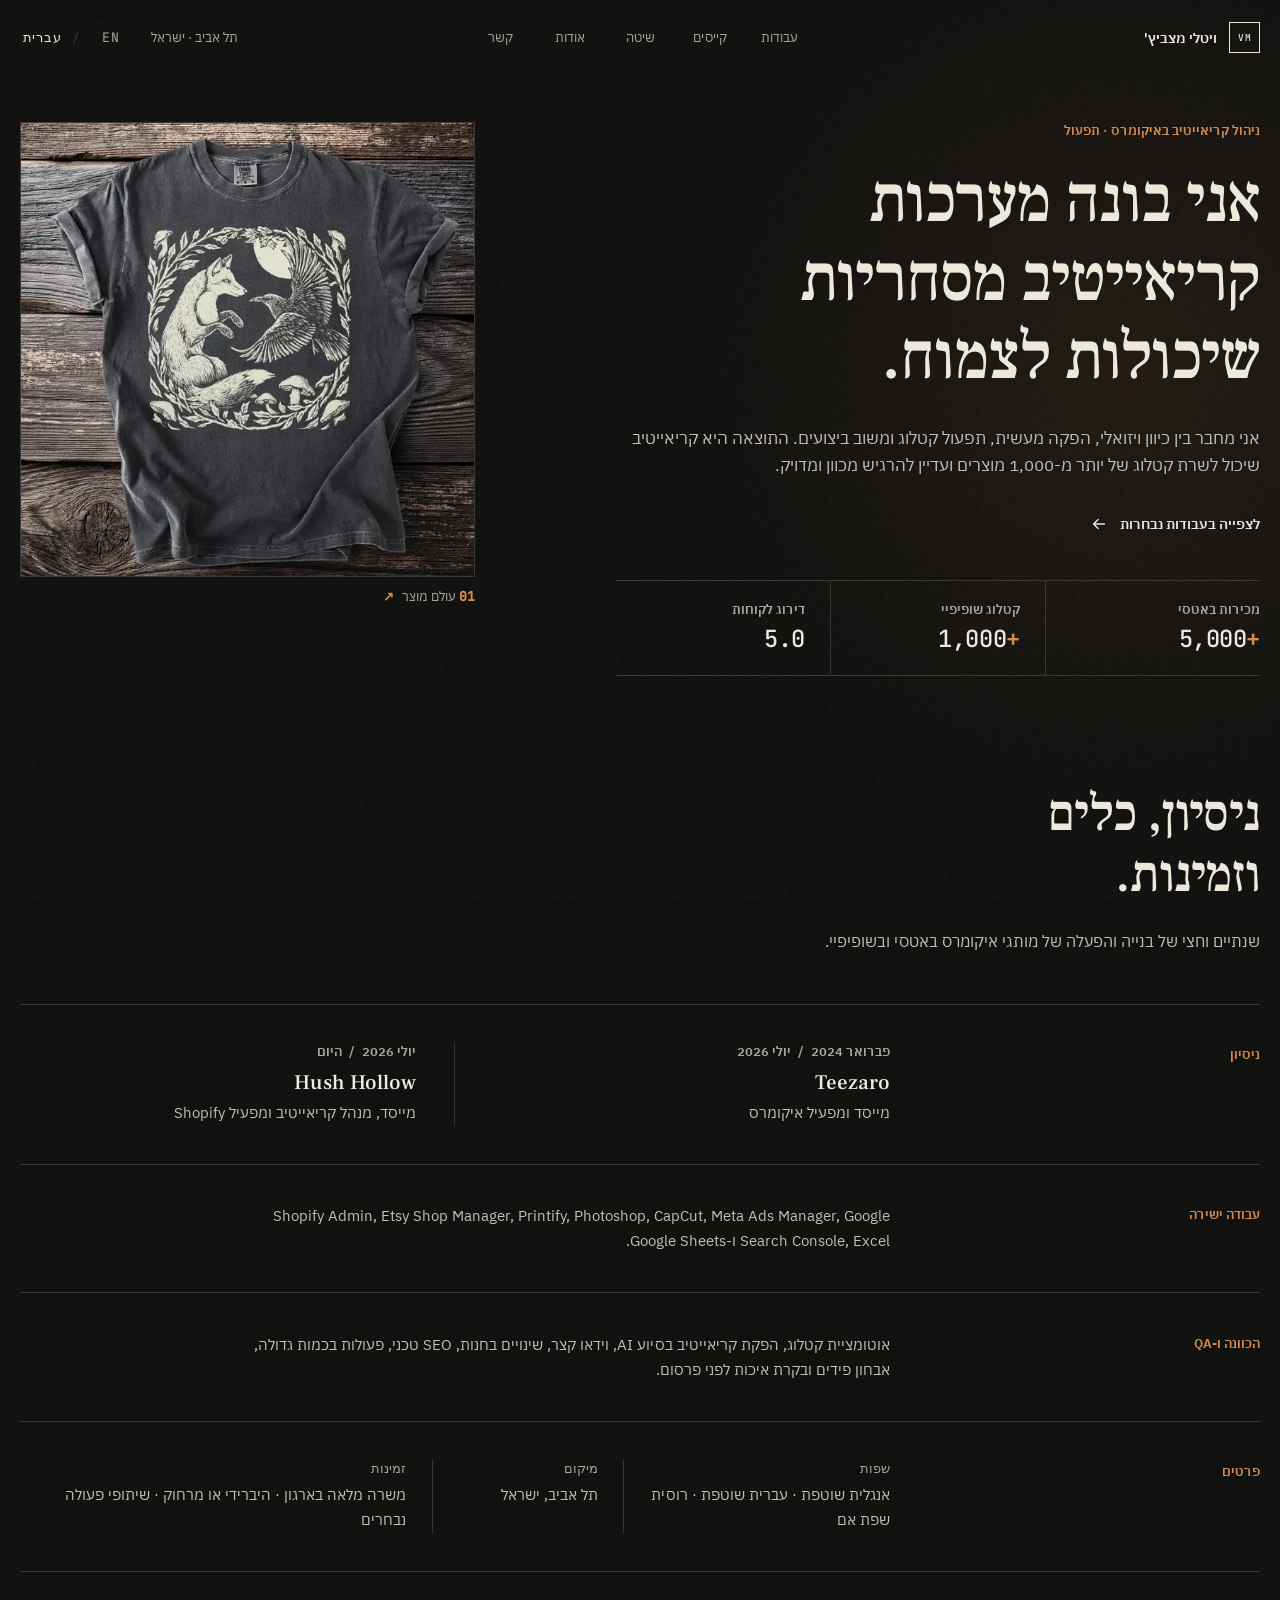
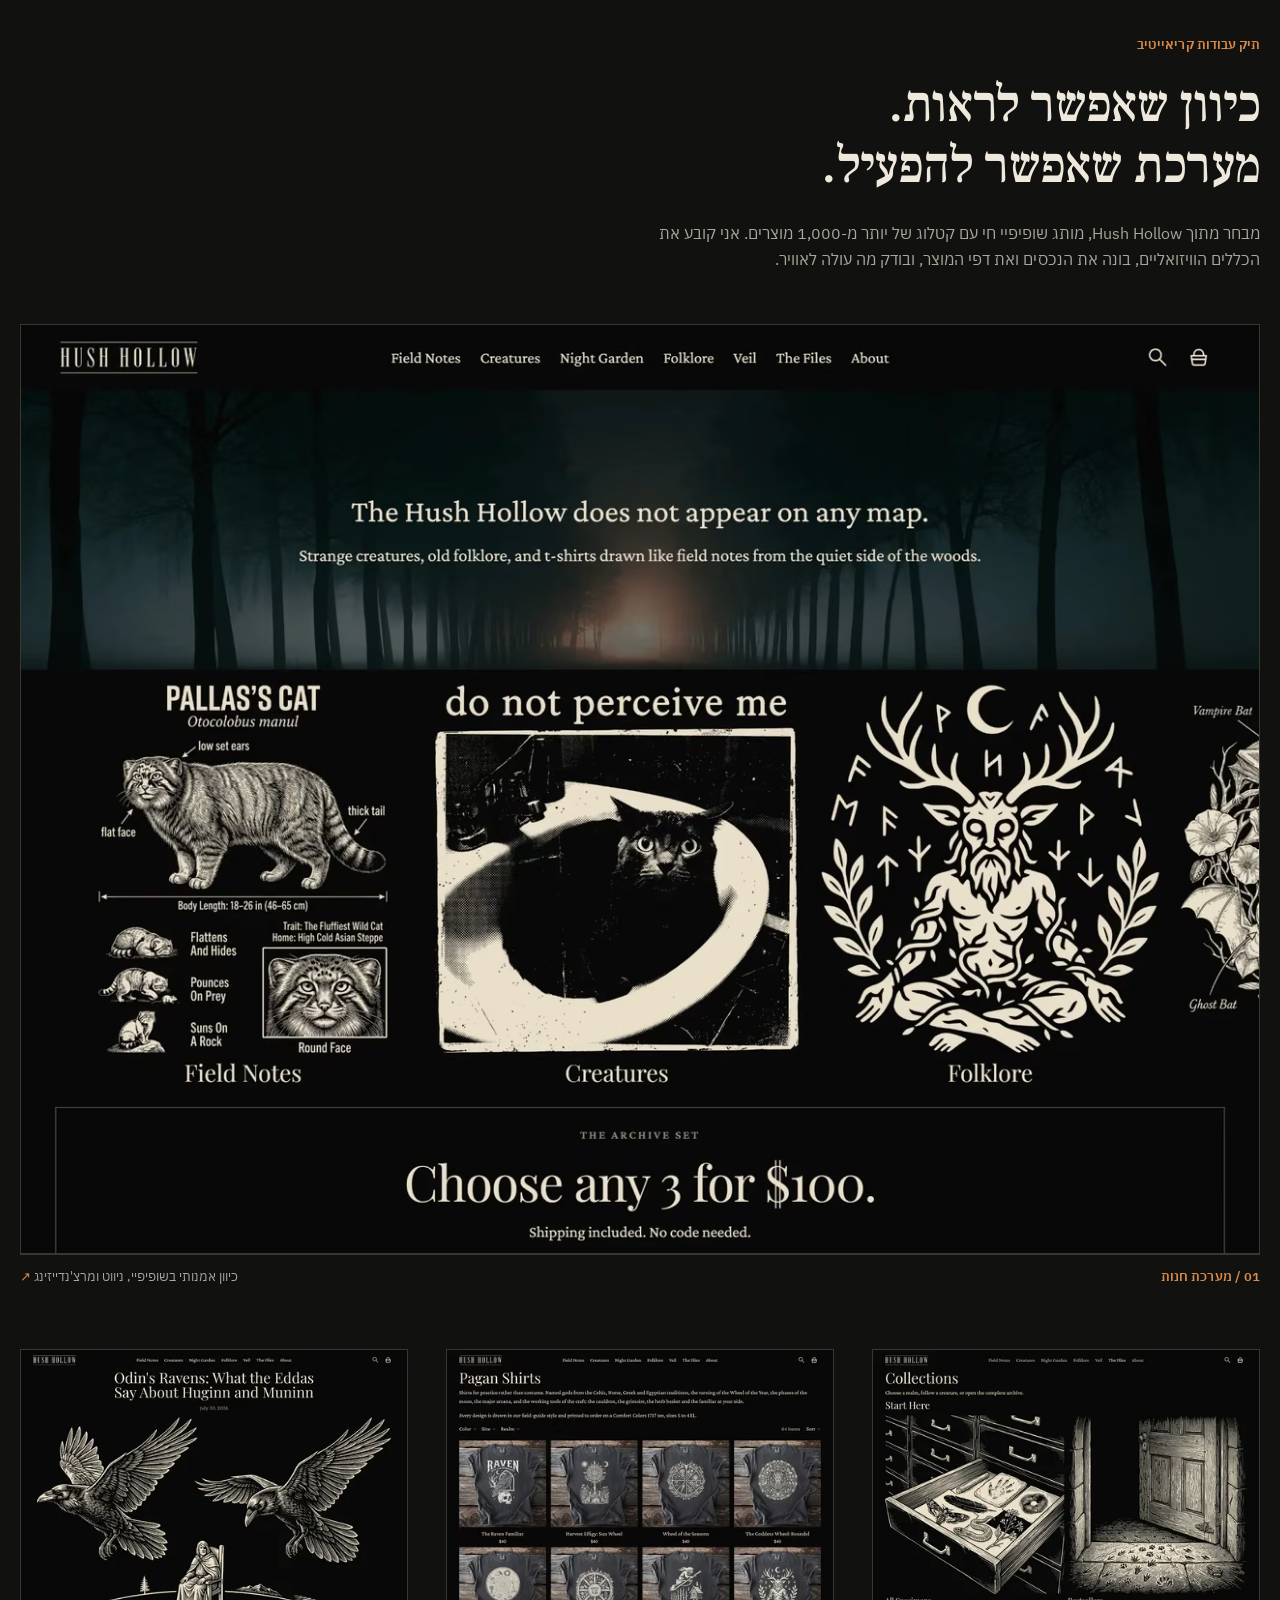
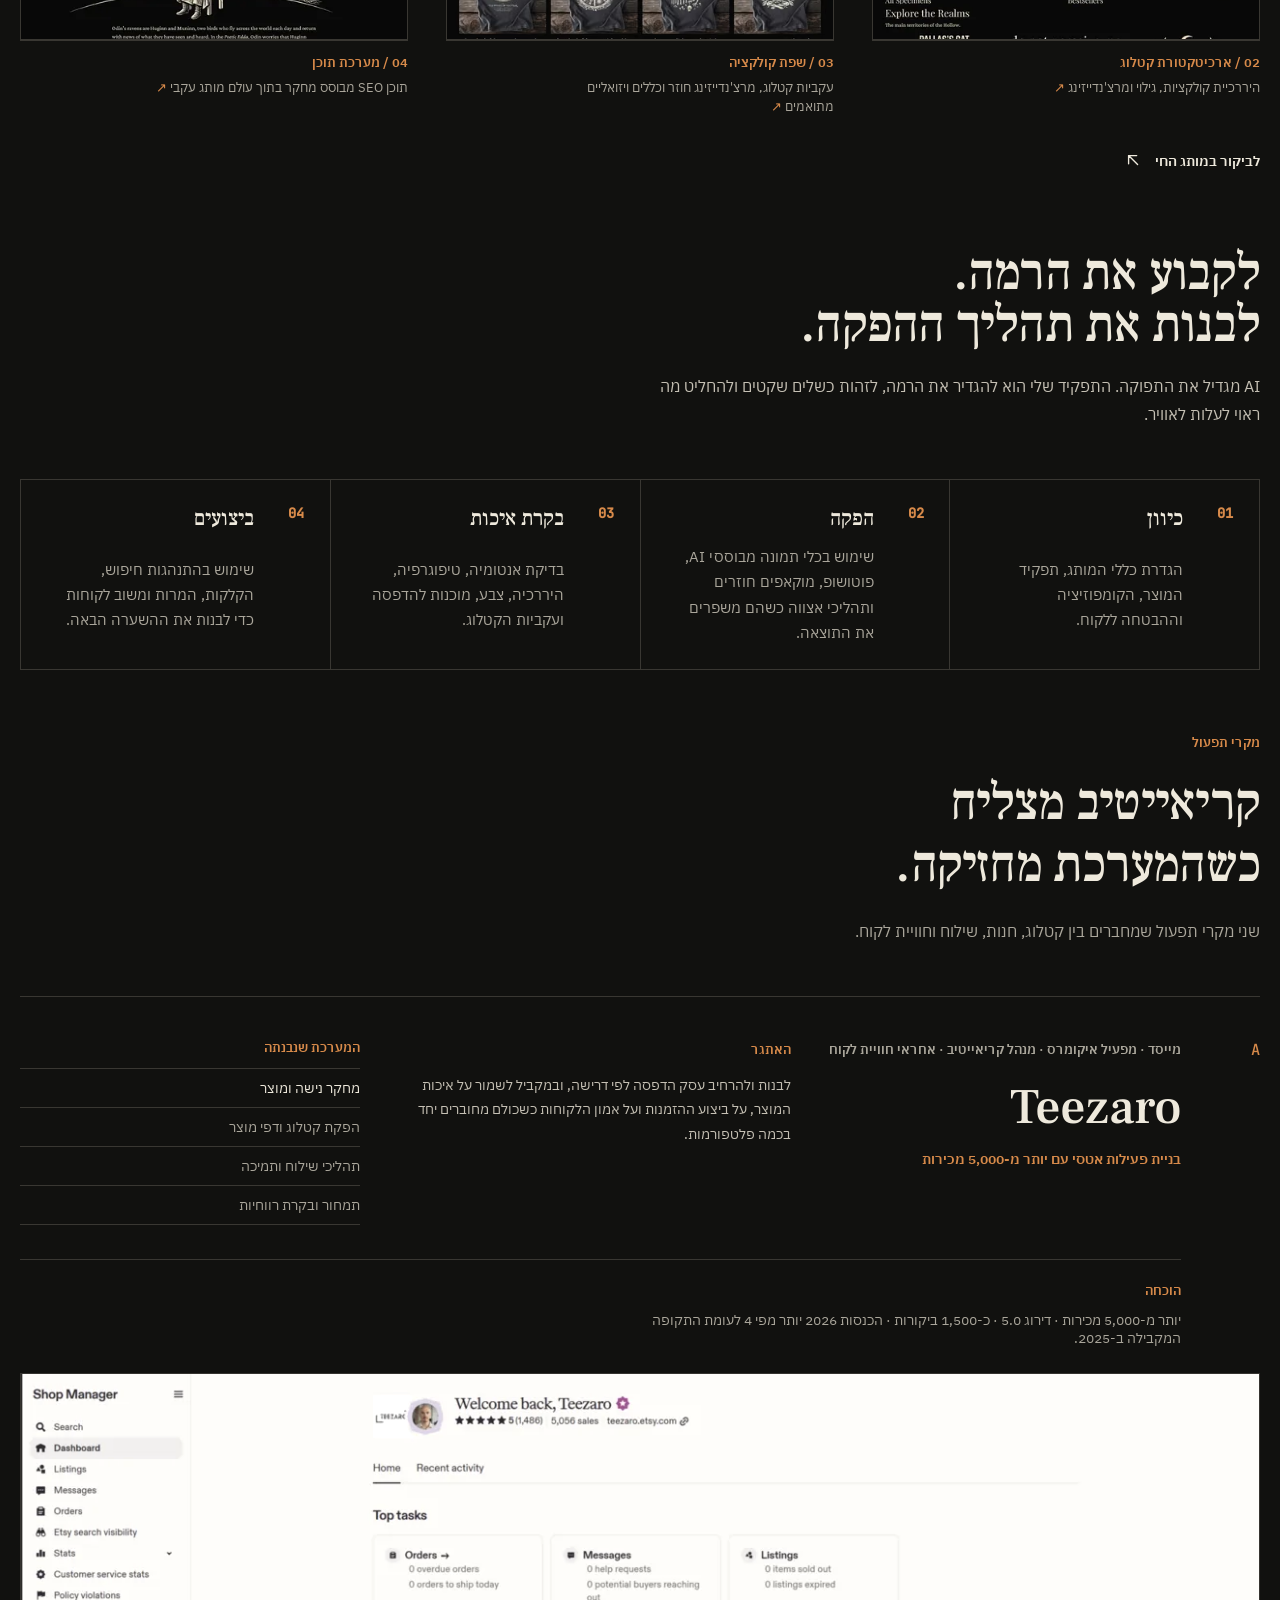
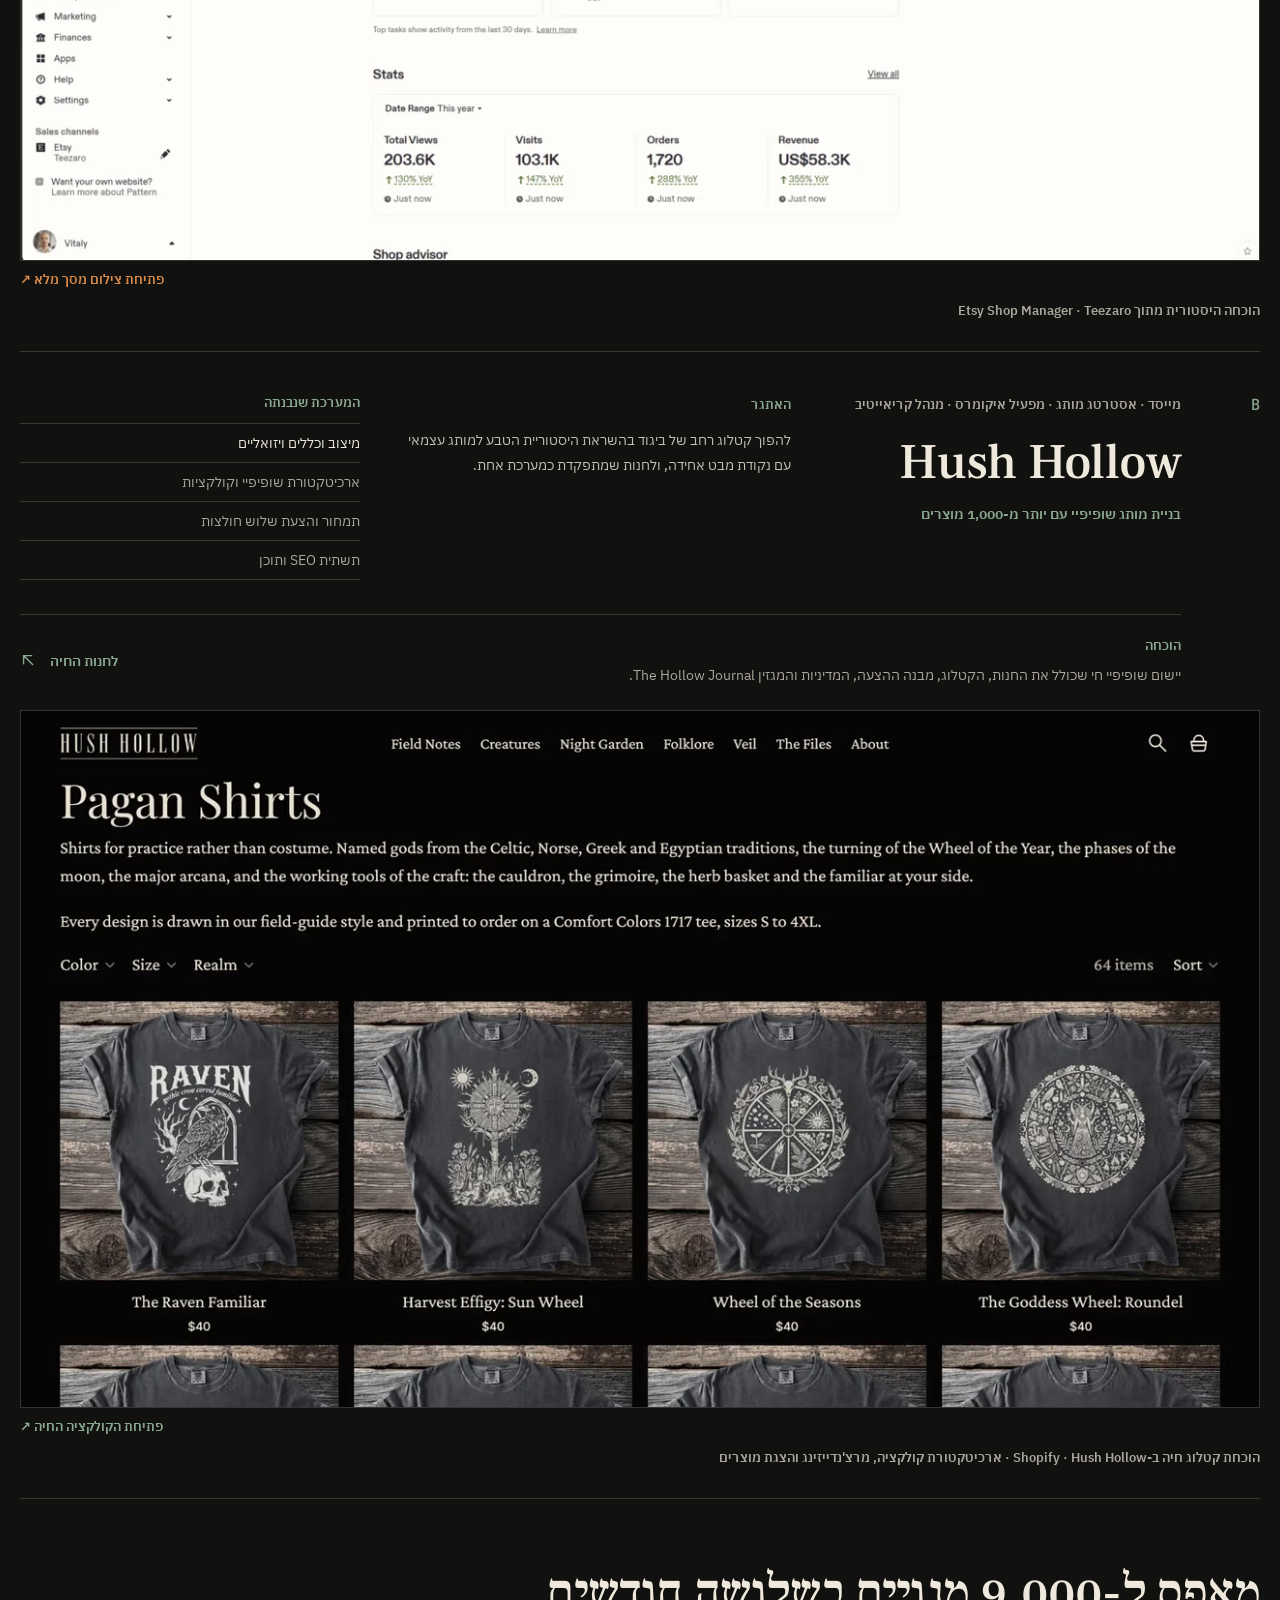
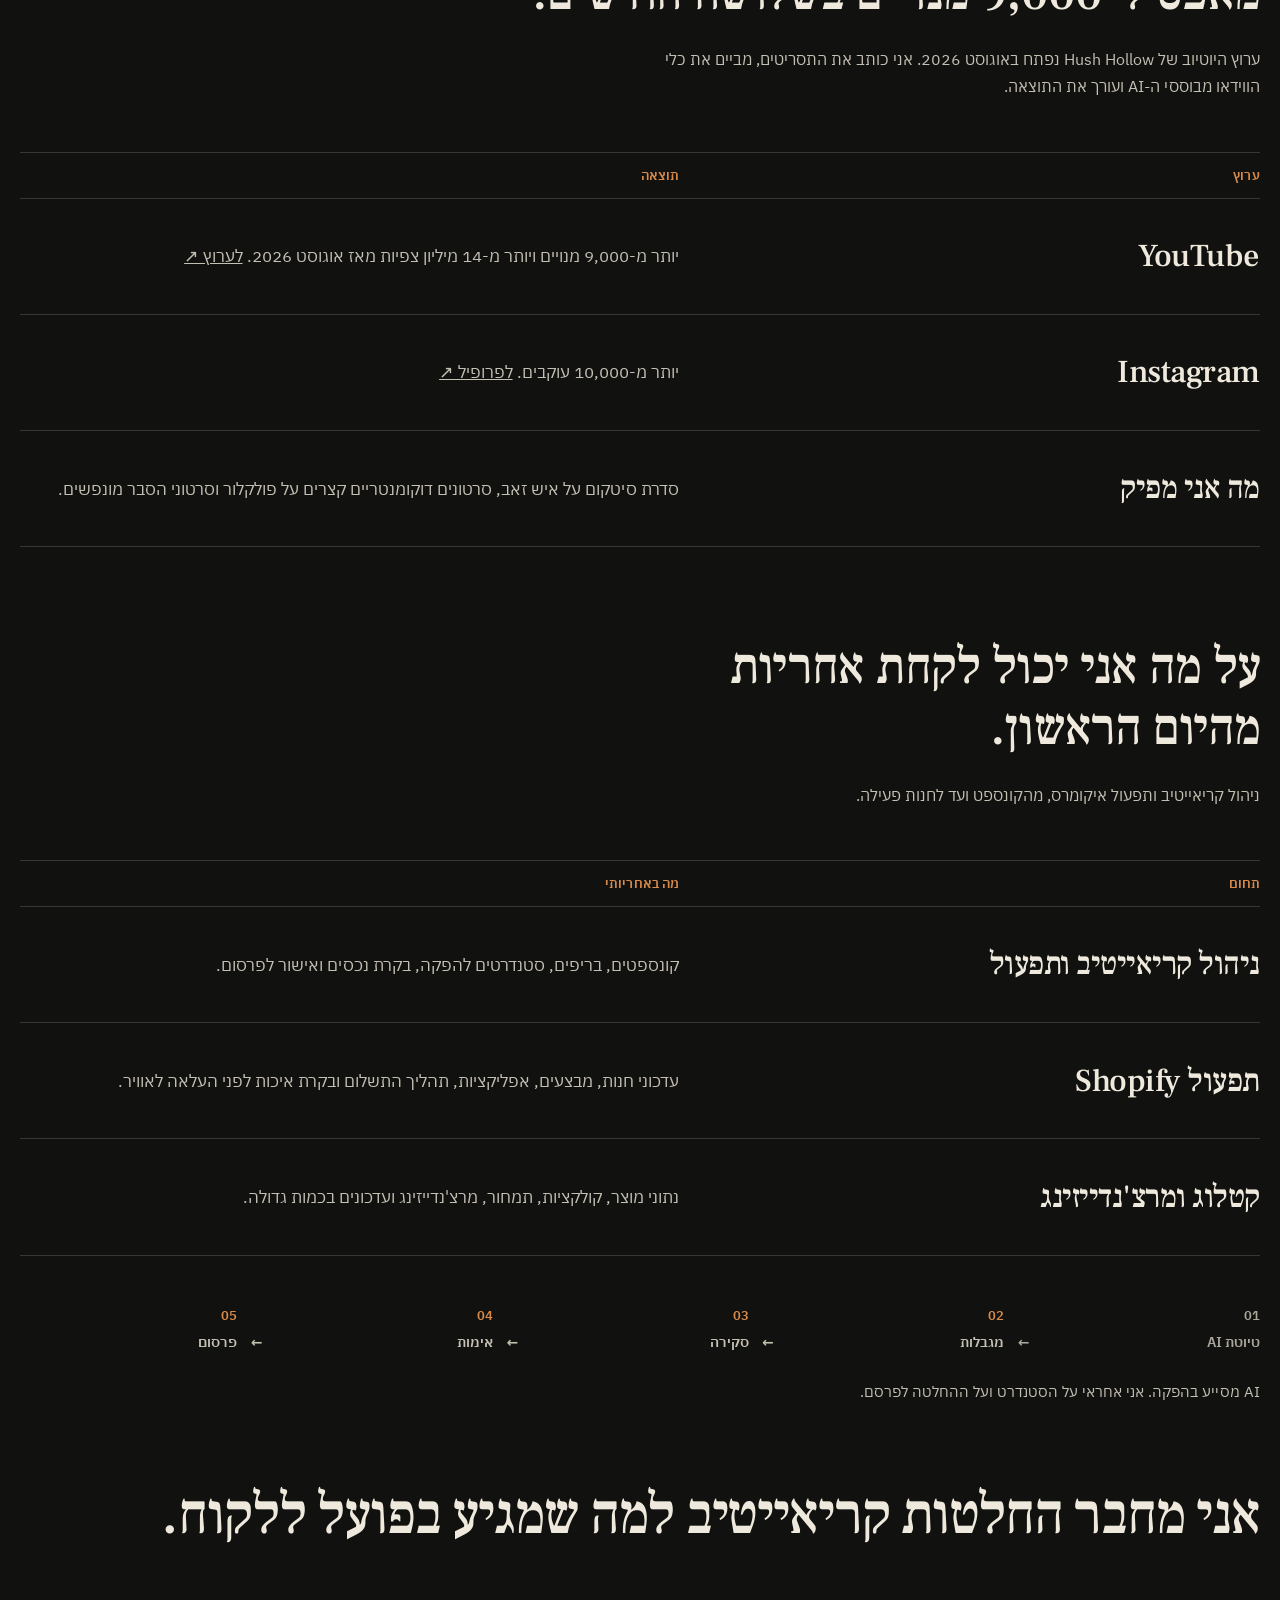
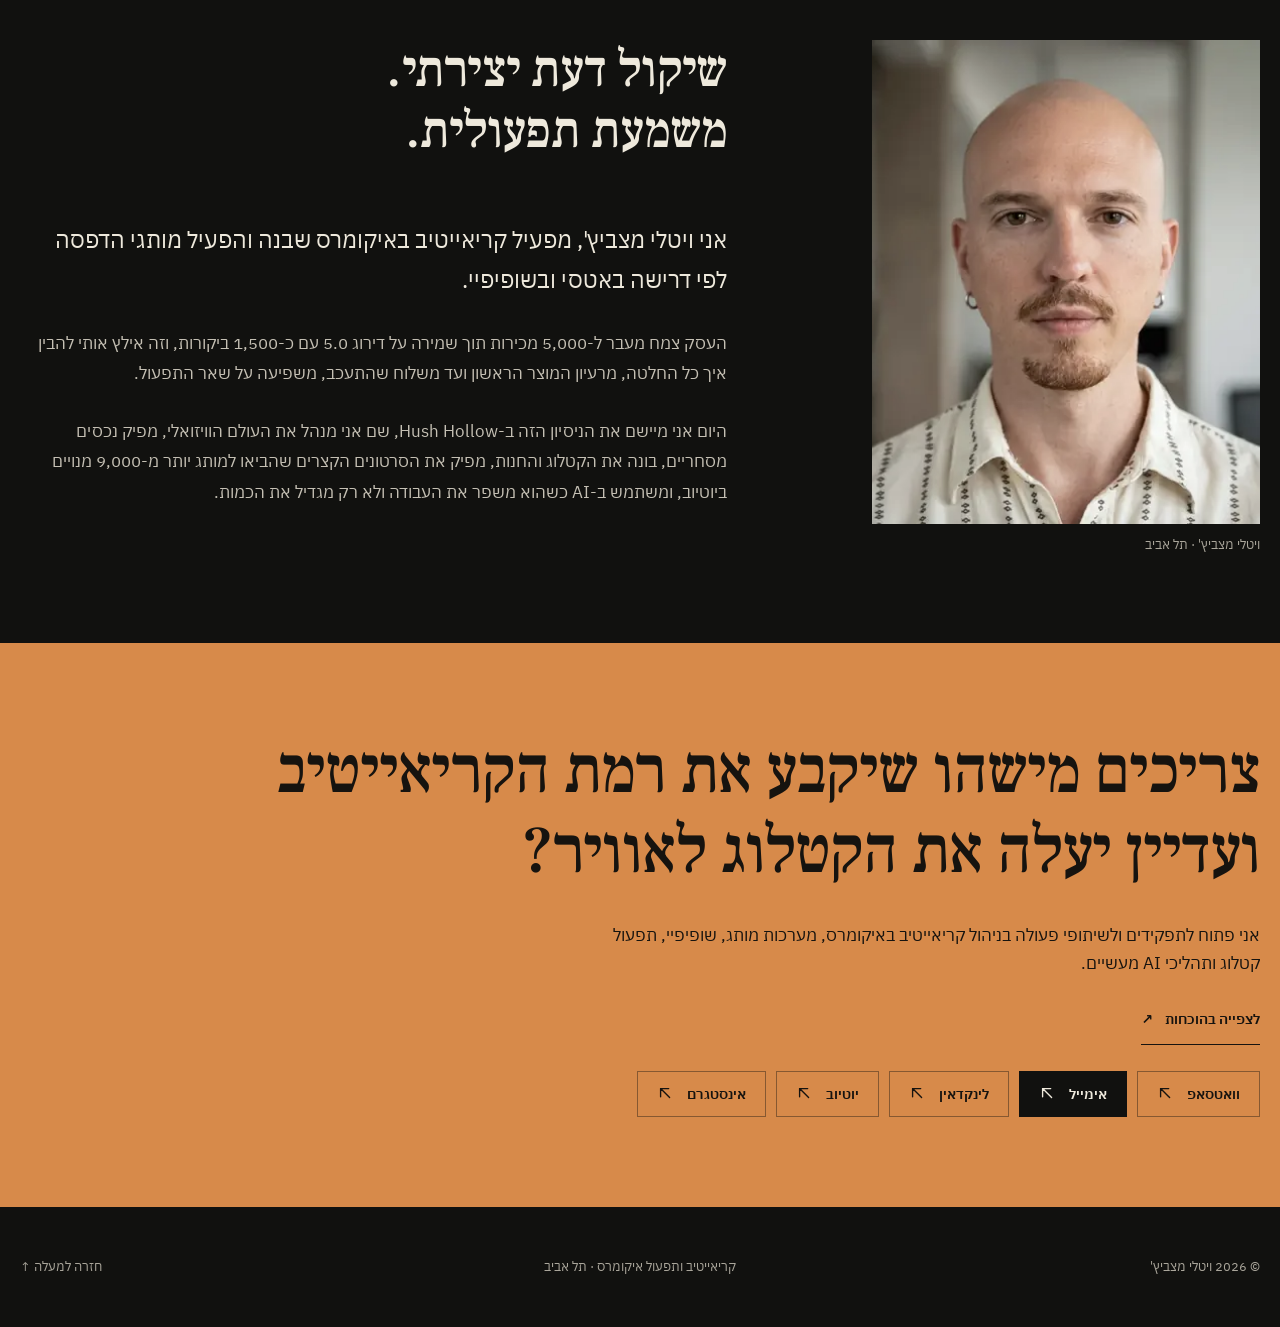
==== commit 09d645f6: "Add YouTube and Instagram results, links and video tools Co-Authored-By: Claude <noreply@anthropic.c" ====
--- a/he/index.html
+++ b/he/index.html
@@ -160,11 +160,11 @@
           </article>
           <article class="snapshot-block snapshot-block--hands">
             <h3>עבודה ישירה</h3>
-            <p>Shopify Admin, Etsy Shop Manager, Printify, Photoshop, Google Search Console, Excel ו-Google Sheets.</p>
+            <p>Shopify Admin, Etsy Shop Manager, Printify, Photoshop, CapCut, Meta Ads Manager, Google Search Console, Excel ו-Google Sheets.</p>
           </article>
           <article class="snapshot-block snapshot-block--qa">
             <h3>הכוונה ו-QA</h3>
-            <p>אוטומציית קטלוג, הפקת קריאייטיב בסיוע AI, שינויים בחנות, SEO טכני, פעולות בכמות גדולה, אבחון פידים ובקרת איכות לפני פרסום.</p>
+            <p>אוטומציית קטלוג, הפקת קריאייטיב בסיוע AI, וידאו קצר, שינויים בחנות, SEO טכני, פעולות בכמות גדולה, אבחון פידים ובקרת איכות לפני פרסום.</p>
           </article>
           <article class="snapshot-block snapshot-block--details">
             <h3>פרטים</h3>
@@ -335,6 +335,31 @@
         </div>
       </section>
 
+      <section class="role-fit" id="audience" aria-labelledby="audience-title">
+        <div class="role-fit-heading">
+          <h2 id="audience-title">מאפס ל-9,000 מנויים בשלושה חודשים.</h2>
+          <p>ערוץ היוטיוב של Hush Hollow נפתח באוגוסט 2026. אני כותב את התסריטים, מביים את כלי הווידאו מבוססי ה-AI ועורך את התוצאה.</p>
+        </div>
+        <div class="role-fit-table" role="table" aria-label="ערוצים חברתיים ותוצאות">
+          <div class="role-fit-row role-fit-row--header" role="row">
+            <span role="columnheader">ערוץ</span>
+            <span role="columnheader">תוצאה</span>
+          </div>
+          <div class="role-fit-row" role="row">
+            <div role="rowheader"><h3>YouTube</h3></div>
+            <p role="cell">יותר מ-9,000 מנויים ויותר מ-14 מיליון צפיות מאז אוגוסט 2026. <a href="https://www.youtube.com/@thehushhollow" target="_blank" rel="noopener noreferrer">לערוץ ↗</a></p>
+          </div>
+          <div class="role-fit-row" role="row">
+            <div role="rowheader"><h3>Instagram</h3></div>
+            <p role="cell">יותר מ-10,000 עוקבים. <a href="https://www.instagram.com/thehushhollow/" target="_blank" rel="noopener noreferrer">לפרופיל ↗</a></p>
+          </div>
+          <div class="role-fit-row" role="row">
+            <div role="rowheader"><h3>מה אני מפיק</h3></div>
+            <p role="cell">סדרת סיטקום על איש זאב, סרטונים דוקומנטריים קצרים על פולקלור וסרטוני הסבר מונפשים.</p>
+          </div>
+        </div>
+      </section>
+
       <section class="role-fit" id="role-fit" aria-labelledby="role-fit-title">
         <div class="role-fit-heading">
           <h2 id="role-fit-title">על מה אני יכול לקחת אחריות מהיום הראשון.</h2>
@@ -385,7 +410,7 @@
         <div class="about-copy">
           <p>אני ויטלי מצביץ', מפעיל קריאייטיב באיקומרס שבנה והפעיל מותגי הדפסה לפי דרישה באטסי ובשופיפיי.</p>
           <p>העסק צמח מעבר ל-5,000 מכירות תוך שמירה על דירוג 5.0 עם כ-1,500 ביקורות, וזה אילץ אותי להבין איך כל החלטה, מרעיון המוצר הראשון ועד משלוח שהתעכב, משפיעה על שאר התפעול.</p>
-          <p>היום אני מיישם את הניסיון הזה ב-Hush Hollow, שם אני מנהל את העולם הוויזואלי, מפיק נכסים מסחריים, בונה את הקטלוג והחנות, ומשתמש ב-AI כשהוא משפר את העבודה ולא רק מגדיל את הכמות.</p>
+          <p>היום אני מיישם את הניסיון הזה ב-Hush Hollow, שם אני מנהל את העולם הוויזואלי, מפיק נכסים מסחריים, בונה את הקטלוג והחנות, מפיק את הסרטונים הקצרים שהביאו למותג יותר מ-9,000 מנויים ביוטיוב, ומשתמש ב-AI כשהוא משפר את העבודה ולא רק מגדיל את הכמות.</p>
         </div>
       </section>
 
@@ -406,6 +431,14 @@
             לינקדאין
             <svg viewBox="0 0 20 20" aria-hidden="true"><path d="M7 4h9v9M16 4 6 14"></path></svg>
           </a>
+          <a class="primary-action primary-action--quiet" href="https://www.youtube.com/@thehushhollow" target="_blank" rel="noopener noreferrer">
+            יוטיוב
+            <svg viewBox="0 0 20 20" aria-hidden="true"><path d="M7 4h9v9M16 4 6 14"></path></svg>
+          </a>
+          <a class="primary-action primary-action--quiet" href="https://www.instagram.com/thehushhollow/" target="_blank" rel="noopener noreferrer">
+            אינסטגרם
+            <svg viewBox="0 0 20 20" aria-hidden="true"><path d="M7 4h9v9M16 4 6 14"></path></svg>
+          </a>
         </div>
       </section>
     </main>
--- a/styles.min.css
+++ b/styles.min.css
@@ -1 +1 @@
-@font-face{font-family:"Frank Ruhl Libre";font-style:normal;font-weight:500 600;font-display:swap;src:url("fonts/frank-ruhl-libre-latin.woff2") format("woff2");unicode-range:U+0000-00FF,U+0131,U+0152-0153,U+02BB-02BC,U+02C6,U+02DA,U+02DC,U+0304,U+0308,U+0329,U+2000-206F,U+20AC,U+2122,U+2191,U+2193,U+2212,U+2215,U+FEFF,U+FFFD}@font-face{font-family:"Frank Ruhl Libre";font-style:normal;font-weight:500 600;font-display:swap;src:url("fonts/frank-ruhl-libre-hebrew.woff2") format("woff2");unicode-range:U+0307-0308,U+0590-05FF,U+200C-2010,U+20AA,U+25CC,U+FB1D-FB4F}@font-face{font-family:"IBM Plex Sans";font-style:normal;font-weight:400 600;font-stretch:100%;font-display:swap;src:url("fonts/ibm-plex-sans-latin.woff2") format("woff2");unicode-range:U+0000-00FF,U+0131,U+0152-0153,U+02BB-02BC,U+02C6,U+02DA,U+02DC,U+0304,U+0308,U+0329,U+2000-206F,U+20AC,U+2122,U+2191,U+2193,U+2212,U+2215,U+FEFF,U+FFFD}@font-face{font-family:"JetBrains Mono";font-style:normal;font-weight:400 500;font-display:swap;src:url("fonts/jetbrains-mono-latin.woff2") format("woff2");unicode-range:U+0000-00FF,U+0131,U+0152-0153,U+02BB-02BC,U+02C6,U+02DA,U+02DC,U+0304,U+0308,U+0329,U+2000-206F,U+20AC,U+2122,U+2191,U+2193,U+2212,U+2215,U+FEFF,U+FFFD}@font-face{font-family:"IBM Plex Sans Hebrew";font-style:normal;font-weight:400;font-display:swap;src:url("fonts/ibm-plex-sans-hebrew-400-hebrew.woff2") format("woff2");unicode-range:U+0307-0308,U+0590-05FF,U+200C-2010,U+20AA,U+25CC,U+FB1D-FB4F}@font-face{font-family:"IBM Plex Sans Hebrew";font-style:normal;font-weight:400;font-display:swap;src:url("fonts/ibm-plex-sans-hebrew-400-latin.woff2") format("woff2");unicode-range:U+0000-00FF,U+0131,U+0152-0153,U+02BB-02BC,U+02C6,U+02DA,U+02DC,U+0304,U+0308,U+0329,U+2000-206F,U+20AC,U+2122,U+2191,U+2193,U+2212,U+2215,U+FEFF,U+FFFD}@font-face{font-family:"IBM Plex Sans Hebrew";font-style:normal;font-weight:500;font-display:swap;src:url("fonts/ibm-plex-sans-hebrew-500-hebrew.woff2") format("woff2");unicode-range:U+0307-0308,U+0590-05FF,U+200C-2010,U+20AA,U+25CC,U+FB1D-FB4F}@font-face{font-family:"IBM Plex Sans Hebrew";font-style:normal;font-weight:500;font-display:swap;src:url("fonts/ibm-plex-sans-hebrew-500-latin.woff2") format("woff2");unicode-range:U+0000-00FF,U+0131,U+0152-0153,U+02BB-02BC,U+02C6,U+02DA,U+02DC,U+0304,U+0308,U+0329,U+2000-206F,U+20AC,U+2122,U+2191,U+2193,U+2212,U+2215,U+FEFF,U+FFFD}@font-face{font-family:"IBM Plex Sans Hebrew";font-style:normal;font-weight:600;font-display:swap;src:url("fonts/ibm-plex-sans-hebrew-600-hebrew.woff2") format("woff2");unicode-range:U+0307-0308,U+0590-05FF,U+200C-2010,U+20AA,U+25CC,U+FB1D-FB4F}@font-face{font-family:"IBM Plex Sans Hebrew";font-style:normal;font-weight:600;font-display:swap;src:url("fonts/ibm-plex-sans-hebrew-600-latin.woff2") format("woff2");unicode-range:U+0000-00FF,U+0131,U+0152-0153,U+02BB-02BC,U+02C6,U+02DA,U+02DC,U+0304,U+0308,U+0329,U+2000-206F,U+20AC,U+2122,U+2191,U+2193,U+2212,U+2215,U+FEFF,U+FFFD}:root{color-scheme:dark;--ink:#11110f;--ink-raised:#191917;--paper:#eee9dc;--paper-dim:#c5c0b4;--muted:#aaa69b;--line:#393732;--signal:#d78a4a;--signal-dark:#6f3c1d;--forest:#8ba990;--blue:#8d9fbd;--plum:#b39aae;--ease-out:cubic-bezier(0.23, 1, 0.32, 1);--content:min(100% - 40px, 1460px);--font-display:"Frank Ruhl Libre",Georgia,serif;--font-body:"IBM Plex Sans",system-ui,sans-serif;--font-mono:"JetBrains Mono",ui-monospace,monospace;--t-micro:0.82rem;--t-note:0.86rem;--t-dense:0.96rem;--t-body:1.04rem;--space-section:clamp(58px, 5vw, 80px);--space-section-compact:clamp(50px, 5vw, 72px);--space-heading-content:clamp(32px, 4vw, 52px);--space-section-mobile:42px;--space-section-mobile-supporting:48px;--space-section-mobile-major:56px}*{box-sizing:border-box}html{scroll-behavior:smooth;background:var(--ink)}body{margin:0;color:var(--paper);background:radial-gradient(circle at 88% 4%,rgba(215,138,74,.08),transparent 27rem),var(--ink);font-family:var(--font-body);-webkit-font-smoothing:antialiased}body::before{position:fixed;inset:0;z-index:20;pointer-events:none;content:"";opacity:.025;background-image:url("data:image/svg+xml,%3Csvg viewBox='0 0 180 180' xmlns='http://www.w3.org/2000/svg'%3E%3Cfilter id='n'%3E%3CfeTurbulence type='fractalNoise' baseFrequency='.9' numOctaves='2' stitchTiles='stitch'/%3E%3C/filter%3E%3Crect width='100%25' height='100%25' filter='url(%23n)'/%3E%3C/svg%3E")}a{color:inherit}a:focus-visible{outline:3px solid var(--signal);outline-offset:5px}.skip-link{position:fixed;top:12px;inset-inline-start:12px;z-index:100;padding:12px 18px;color:var(--ink);background:var(--paper);transform:translateY(-160%);transition:transform 160ms var(--ease-out)}.skip-link:focus{transform:translateY(0)}.site-header{position:fixed;top:0;left:50%;z-index:10;display:grid;grid-template-columns:1fr auto 1fr;align-items:center;width:var(--content);min-height:76px;border-bottom:1px solid transparent;transform:translateX(-50%);transition:border-color .2s ease,background-color .2s ease}.site-header[data-scrolled]{border-color:var(--line);background:rgba(17,17,15,.92);backdrop-filter:blur(14px)}.identity{display:inline-flex;gap:12px;align-items:center;min-height:44px;min-width:44px;width:max-content;font-size:.9rem;font-weight:600;text-decoration:none}.identity-mark{display:grid;width:31px;height:31px;place-items:center;border:1px solid var(--paper);font-family:var(--font-mono);font-size:.6rem;font-weight:500;letter-spacing:.02em}.site-nav{display:flex;gap:clamp(18px,2vw,34px)}.location,.site-nav a{color:var(--muted);font-size:.8rem;letter-spacing:.06em;text-decoration:none;transition:color 160ms ease}.site-nav a{display:inline-flex;align-items:center;justify-content:center;min-height:44px;min-width:44px}.location{justify-self:end}.header-end{display:flex;gap:18px;align-items:center;justify-self:end}main{overflow-x:clip}section[id]{scroll-margin-top:76px}.hero{display:grid;grid-template-columns:minmax(0,0.92fr) minmax(400px,0.58fr);grid-template-rows:1fr;gap:clamp(32px,5vw,84px);width:var(--content);min-height:0;margin:0 auto;padding-top:88px}.hero-copy{align-self:start;min-width:0;max-width:900px;padding-block:34px 44px;padding-inline:0 clamp(28px,6vw,96px)}.about-title>p,.contact-section>p:first-child,.creative-system-heading>p:first-child,.role-fit-heading>p:first-child,.role-line,.section-intro>p:first-child,.snapshot-heading>p:first-child{margin:0 0 22px;color:var(--signal);font-family:var(--font-mono);font-size:var(--t-micro);font-weight:500;letter-spacing:.22em;text-transform:uppercase}h1,h2,h3,p{text-wrap:pretty}h1{max-width:1040px;margin:0;font-family:var(--font-display);font-size:clamp(3.4rem, 5.2vw, 5rem);font-weight:500;letter-spacing:-.015em;line-height:1.01}h1 span{display:block}.hero-lede{max-width:680px;margin:28px 0 22px;color:var(--paper-dim);font-size:clamp(1rem, 1.3vw, 1.2rem);line-height:1.65}.contact-action,.primary-action,.project-link,.text-action{display:inline-flex;gap:12px;align-items:center;min-height:44px;font-size:var(--t-note);font-weight:600;letter-spacing:.05em;text-decoration:none;transition:transform 140ms var(--ease-out),color 160ms ease}.primary-action svg,.project-link svg,.text-action svg{width:18px;fill:none;stroke:currentColor;stroke-linecap:round;stroke-linejoin:round;stroke-width:1.5;transition:transform 180ms var(--ease-out)}.contact-action:active,.primary-action:active,.project-link:active,.text-action:active{transform:scale(.97)}.hero-visual{align-self:start;width:min(100%,520px);margin:34px 0 28px auto}[dir=rtl] .hero-visual{margin-inline:auto 0}.hero-work{margin:0;background:var(--ink)}.creative-piece>a,.hero-work>a{display:block;color:inherit}.hero-work>a{border:1px solid var(--line);transition:border-color 220ms ease}.creative-piece picture{display:block}.creative-piece>a:focus-visible,.hero-work>a:focus-visible{outline:2px solid var(--signal);outline-offset:-2px}.hero-work--primary{width:100%}.hero-work img{display:block;width:100%;height:auto;filter:saturate(.82) contrast(1.04);transition:filter 220ms ease}.creative-piece figcaption,.hero-work figcaption{color:var(--muted);font-family:var(--font-body);font-size:var(--t-micro);line-height:1.5}.hero-work figcaption{padding:10px 0}.hero-work figcaption .external-cue{display:inline-block;margin-inline-start:5px;transition:transform 180ms var(--ease-out)}.creative-piece .creative-caption-label,.creative-piece .external-cue,.hero-work figcaption span{color:var(--signal);font-family:var(--font-mono)}.proof-strip{display:grid;grid-template-columns:repeat(3,minmax(0,1fr));margin:34px 0 0;border-top:1px solid var(--line);border-bottom:1px solid var(--line)}.proof-strip div{display:flex;flex-direction:column;justify-content:center;min-height:94px;padding:18px clamp(16px,2vw,32px);border-inline-end:1px solid var(--line)}.proof-strip div:first-child{padding-inline-start:0}.proof-strip div:last-child{border-inline-end:0;padding-inline-end:0}.proof-strip dt{color:var(--muted);font-family:var(--font-mono);font-size:var(--t-micro);letter-spacing:.06em;overflow-wrap:anywhere}.proof-strip dd{margin:5px 0 0;font-family:var(--font-mono);font-size:clamp(1.3rem, 1.85vw, 2.1rem);font-weight:500;letter-spacing:-.02em;font-variant-numeric:tabular-nums}.proof-strip dd span{color:var(--signal)}.about-section,.creative-section,.creative-system,.profile-snapshot,.role-fit,.work-section{width:var(--content);margin:0 auto;padding:var(--space-section) 0 0}.profile-snapshot{padding-top:clamp(44px,5vw,64px)}.snapshot-heading{max-width:900px}.snapshot-heading h2{max-width:760px;margin:0;font-family:var(--font-display);font-size:clamp(2.4rem, 4vw, 4.7rem);font-weight:500;letter-spacing:-.015em;line-height:1.02}.snapshot-heading h2 span{display:block}.snapshot-heading>p:not(:first-child){max-width:620px;margin:22px 0 0;color:var(--paper-dim);font-size:1rem;line-height:1.7}.snapshot-grid{margin-top:clamp(30px,4vw,48px);border-top:1px solid var(--line)}.snapshot-block{display:grid;grid-template-columns:minmax(180px,0.26fr) minmax(0,0.74fr);gap:clamp(28px,5vw,76px);align-items:start;min-width:0;padding:clamp(26px,3vw,40px) 0;border-bottom:1px solid var(--line)}.snapshot-block h3{margin:3px 0 0;color:var(--signal);font-family:var(--font-mono);font-size:var(--t-micro);font-weight:500;letter-spacing:.16em;text-transform:uppercase}.snapshot-block dd,.snapshot-block>p,.snapshot-timeline p{color:var(--paper-dim);font-size:var(--t-dense);line-height:1.65}.snapshot-block>p{max-width:72ch;margin:0}.snapshot-timeline{display:grid;grid-template-columns:repeat(2,minmax(0,1fr));margin:0;padding:0;list-style:none}.snapshot-timeline li+li{margin-top:0;padding-top:0;padding-inline-start:clamp(22px,3vw,42px);border-top:0;border-inline-start:1px solid var(--line)}.snapshot-timeline li:first-child{padding-inline-end:clamp(22px,3vw,42px)}.snapshot-dates{display:flex;gap:7px;align-items:center;color:var(--muted);font-family:var(--font-mono);font-size:var(--t-micro);direction:ltr}.snapshot-timeline strong{display:block;margin-top:9px;font-family:var(--font-display);font-size:1.3rem;font-weight:500}.snapshot-timeline p{margin:4px 0 0}.snapshot-block dl{margin:0}.snapshot-block dl div+div{margin-top:18px;padding-top:18px;border-top:1px solid var(--line)}.snapshot-block--details dl{display:grid;grid-template-columns:1fr 0.72fr 1.55fr;gap:0}.snapshot-block--details dl div+div{margin-top:0;padding-top:0;border-top:0}.snapshot-block--details dl div:nth-child(2){padding-inline-start:clamp(18px,2vw,28px);border-inline-start:1px solid var(--line)}.snapshot-block--details dl div:nth-child(3){grid-column:auto;padding-top:0;padding-inline-start:clamp(18px,2vw,28px);border-top:0;border-inline-start:1px solid var(--line)}.snapshot-block dt{margin-bottom:5px;color:var(--muted);font-family:var(--font-mono);font-size:var(--t-micro)}.snapshot-block dd{margin:0}.about-section{padding-bottom:clamp(72px,7vw,104px)}.section-intro{max-width:900px;margin-inline-start:0;margin-bottom:var(--space-heading-content)}.section-intro>p:first-child{padding-top:0}.about-title h2,.creative-system-heading h2,.section-intro h2{max-width:800px;margin:0;font-family:var(--font-display);font-size:clamp(2.4rem, 4vw, 4.7rem);font-weight:500;letter-spacing:-.015em;line-height:1.02}.creative-system-heading h2 span,.section-intro h2 span{display:block}.section-intro h2{max-width:720px}[lang=en] .about-title h2 span,[lang=en] .creative-system-heading h2 span,[lang=en] .section-intro h2 span{white-space:nowrap}.section-intro>p:last-child{max-width:620px;margin:22px 0 0;color:var(--muted);font-size:1rem;line-height:1.65}.creative-gallery{display:grid;grid-template-columns:repeat(3,minmax(0,1fr));gap:clamp(38px,4vw,58px) clamp(24px,3vw,44px);align-items:start}.creative-piece--storefront{grid-column:1/-1}.creative-piece--storefront>a{aspect-ratio:2/1}.creative-piece--storefront img{object-fit:cover;object-position:top}.creative-piece{margin:0;background:0 0}.creative-piece>a{display:grid;aspect-ratio:4/3;overflow:hidden;place-items:center;border:1px solid var(--line);background:#171511;transition:border-color 220ms ease}.creative-piece img{display:block;width:100%;height:100%;object-fit:contain;filter:saturate(.98) contrast(1.02);transition:filter 220ms ease}.creative-piece picture{width:100%;height:100%}.creative-piece figcaption{display:flex;gap:22px;justify-content:space-between;min-height:44px;padding:12px 0 0;border-top:1px solid var(--line)}.creative-caption-label{flex:0 0 auto;letter-spacing:.05em;text-transform:uppercase}.creative-caption-copy{min-width:0;text-align:end}.creative-piece:not(.creative-piece--storefront) figcaption{display:block}.creative-piece:not(.creative-piece--storefront) .creative-caption-copy,.creative-piece:not(.creative-piece--storefront) .creative-caption-label{display:block}.creative-piece:not(.creative-piece--storefront) .creative-caption-label{margin-bottom:5px}.creative-piece:not(.creative-piece--storefront) .creative-caption-copy{max-width:32ch;text-align:start}.external-cue{display:inline-block;transition:transform 180ms var(--ease-out)}.gallery-link{margin-top:22px}.creative-system{display:block}.creative-system-heading{max-width:820px}.creative-system-heading h2{max-width:720px}.creative-system-heading>p:last-child{max-width:620px;margin:22px 0 0;color:var(--paper-dim);font-size:1rem;line-height:1.7}.creative-system-track{display:grid;grid-template-columns:repeat(4,minmax(0,1fr));column-gap:0;row-gap:0;margin:0;margin-top:var(--space-heading-content);padding:0;border-top:1px solid var(--line);border-inline-start:1px solid var(--line);list-style:none}.creative-system-track li{display:grid;grid-template-columns:36px 1fr;gap:12px 14px;align-items:start;min-height:164px;padding:24px clamp(20px,2vw,32px);border-inline-end:1px solid var(--line);border-bottom:1px solid var(--line)}.creative-system-track span{color:var(--signal);font-family:var(--font-mono);font-size:var(--t-note)}.creative-system-track strong{font-family:var(--font-display);font-size:1.35rem;font-weight:500}.creative-system-track p{grid-column:2;margin:0;color:var(--muted);font-size:var(--t-dense);line-height:1.65}.projects{border-top:1px solid var(--line)}.project{--project-color:var(--signal);position:relative;isolation:isolate;display:grid;grid-template-columns:48px minmax(250px,0.9fr) minmax(260px,1fr) minmax(230px,0.85fr);column-gap:clamp(20px,2.4vw,36px);padding:42px 0 30px;border-bottom:1px solid var(--line);transition:background-color 220ms ease}.project--forest{--project-color:var(--forest)}.project--blue{--project-color:var(--blue)}.project--plum{--project-color:var(--plum)}.project::before{position:absolute;top:0;bottom:0;left:50%;z-index:-1;width:100vw;background:rgba(255,255,255,.018);content:"";opacity:0;transform:translateX(-50%);transition:opacity 220ms ease}.project-index{color:var(--project-color);font-family:var(--font-mono);font-size:var(--t-dense);font-weight:500}.project-heading p{margin:0 0 18px;color:var(--muted);font-family:var(--font-mono);font-size:var(--t-micro);letter-spacing:.06em;line-height:1.6;text-transform:uppercase}.project-heading h3{margin:0 0 10px;font-family:var(--font-display);font-size:clamp(2.2rem, 3.9vw, 4.4rem);font-weight:500;letter-spacing:-.015em;line-height:1.04}.project-heading strong{color:var(--project-color);font-size:.9rem;font-weight:600}.project-summary{max-width:390px;margin:0;color:var(--paper-dim);font-size:.9rem;line-height:1.7}.project-system{margin-top:0}.outcomes{margin:10px 0 0;padding:0;list-style:none}.outcomes li{padding:10px 0;border-bottom:1px solid var(--line);color:var(--muted);font-size:var(--t-note)}.outcomes li:first-child{color:var(--paper);border-top:1px solid var(--line)}.project-foot{grid-column:2/-1;display:flex;align-items:center;justify-content:space-between;margin-top:34px;padding-top:22px;border-top:1px solid var(--line)}.project-foot p{max-width:600px;margin:0;color:var(--muted);font-size:var(--t-note)}.field-label{display:block;margin-bottom:12px;color:var(--project-color,var(--signal));font-family:var(--font-mono);font-size:var(--t-micro);font-weight:500;letter-spacing:.2em;text-transform:uppercase}.project-link{color:var(--project-color)}.project-evidence{grid-column:1/-1;width:100%;margin:26px 0 0}.project-evidence-link{display:block;color:inherit;text-decoration:none;cursor:zoom-in}.project-evidence-link picture{display:block}.project-evidence img{display:block;width:100%;height:auto;border:1px solid var(--line);filter:saturate(.78) contrast(1.04);transition:border-color 160ms ease,filter 160ms ease}.project-evidence-view{display:flex;justify-content:flex-end;margin-top:10px;color:var(--project-color);font-family:var(--font-mono);font-size:var(--t-micro);letter-spacing:.08em;text-transform:uppercase}.project-evidence figcaption{margin-top:12px;color:var(--muted);font-family:var(--font-mono);font-size:var(--t-micro);letter-spacing:.08em;line-height:1.6;text-transform:uppercase}.project-evidence--hush .project-evidence-link{cursor:pointer}.project-evidence--hush picture{aspect-ratio:16/9;overflow:hidden}.project-evidence--hush img{height:100%;object-fit:cover;object-position:top}.role-fit{padding-bottom:clamp(10px,2vw,28px)}.role-fit-heading{max-width:900px;margin-inline-start:0}.role-fit-heading h2{max-width:760px;margin:0;font-family:var(--font-display);font-size:clamp(2.4rem, 4vw, 4.7rem);font-weight:500;letter-spacing:-.015em;line-height:1.02}.role-fit-heading>p:last-child{max-width:620px;margin:22px 0 0;color:var(--paper-dim);font-size:1rem;line-height:1.7}.role-fit-table{margin-top:var(--space-heading-content);border-top:1px solid var(--line)}.role-fit-row{display:grid;grid-template-columns:minmax(260px,0.44fr) minmax(0,0.56fr);gap:clamp(28px,5vw,90px);align-items:center;padding:clamp(28px,3vw,42px) 0;border-bottom:1px solid var(--line)}.role-fit-row--header{padding:14px 0}.role-fit-row--header span{color:var(--signal);font-family:var(--font-mono);font-size:var(--t-micro);font-weight:500;letter-spacing:.18em;text-transform:uppercase}.role-fit-row h3{margin:0;font-family:var(--font-display);font-size:clamp(1.65rem, 2.5vw, 2.9rem);font-weight:500;letter-spacing:-.015em;line-height:1.08}.role-fit-row p{margin:0;color:var(--paper-dim);font-size:clamp(1rem, 1.35vw, 1.22rem);line-height:1.62}.role-fit-process{margin-top:clamp(34px,4vw,56px)}.role-fit-process ol{display:grid;grid-template-columns:repeat(5,minmax(0,1fr));gap:clamp(18px,3vw,48px);margin:0;padding:0;list-style:none}.role-fit-process li{position:relative;color:var(--paper-dim);font-family:var(--font-mono);font-size:var(--t-note);letter-spacing:.12em;text-transform:uppercase}.role-fit-process li:first-child{color:var(--muted)}.role-fit-process li:not(:last-child)::after{position:absolute;inset-inline-end:calc(clamp(18px,3vw,48px) * -0.65);color:var(--line-strong);content:"→"}[dir=rtl] .role-fit-process li:not(:last-child)::after{content:"←"}.role-fit-process li span{display:block;margin-bottom:9px;color:var(--signal);font-size:var(--t-micro)}.role-fit-process li:first-child span{color:var(--muted)}.role-fit-process>p{margin:28px 0 0;color:var(--paper-dim);font-size:var(--t-dense);line-height:1.65}.role-fit-process li:first-child{--process-index:0}.role-fit-process li:nth-child(2){--process-index:1}.role-fit-process li:nth-child(3){--process-index:2}.role-fit-process li:nth-child(4){--process-index:3}.role-fit-process li:nth-child(5){--process-index:4}@keyframes process-step-enter{from{opacity:.24;transform:translateY(12px)}to{opacity:1;transform:translateY(0)}}@keyframes process-note-enter{from{opacity:0;transform:translateY(8px)}to{opacity:1;transform:translateY(0)}}@media (prefers-reduced-motion:no-preference){.motion-ready .role-fit-process li{opacity:.24;transform:translateY(12px)}.motion-ready .role-fit-process>p{opacity:0;transform:translateY(8px)}.motion-ready .role-fit-process.is-active li{animation:process-step-enter 720ms var(--ease-out) both;animation-delay:calc(var(--process-index) * 160ms)}.motion-ready .role-fit-process.is-active>p{animation:process-note-enter .6s var(--ease-out) .9s both}}.role-fit-statement{max-width:1160px;margin:clamp(44px,6vw,78px) 0 0;font-family:var(--font-display);font-size:clamp(2.3rem, 4.5vw, 5.2rem);font-weight:500;letter-spacing:-.02em;line-height:1.02}.work-section .section-intro{max-width:900px;margin-inline-start:0}.about-title h2 span{display:block}.about-section{display:grid;grid-template-columns:repeat(12,minmax(0,1fr));column-gap:clamp(28px,3vw,48px);row-gap:clamp(28px,3vw,44px);align-items:start}.about-title{grid-column:6/-1;grid-row:1}.about-copy{grid-column:6/-1;grid-row:2;max-width:760px}.portrait{grid-column:1/5;grid-row:1/span 2;align-self:start;margin:0}.portrait img{display:block;width:100%;height:auto;aspect-ratio:4/5;object-fit:cover;object-position:50% 42%;filter:saturate(.74) contrast(1.04)}.portrait figcaption{margin-top:12px;color:var(--muted);font-size:var(--t-micro)}.about-copy p{margin:0 0 28px;color:var(--paper-dim);font-size:clamp(1rem, 1.35vw, 1.25rem);line-height:1.75}.about-copy p:first-child{color:var(--paper);font-size:clamp(1.25rem, 1.8vw, 1.7rem)}.contact-section{width:100%;padding:clamp(64px,7vw,92px) max(20px,calc((100vw - 1460px)/ 2));color:#16130f;background:var(--signal)}.contact-section>p:first-child{color:#462611}.contact-section h2{max-width:1040px;margin:0;font-family:var(--font-display);font-size:clamp(2.7rem, 5.2vw, 5.3rem);font-weight:500;letter-spacing:-.015em;line-height:1.01}.contact-section>p:not(:first-child){max-width:680px;margin:30px 0 24px;font-size:1.04rem;line-height:1.65}.contact-action{padding-bottom:7px;border-bottom:1px solid currentColor}.primary-action{margin-top:26px;padding:14px 20px;color:var(--paper);background:var(--ink)}.contact-links{display:flex;flex-wrap:wrap;gap:10px}.primary-action--quiet{padding:13px 19px;color:#16130f;background:0 0;border:1px solid rgba(22,19,15,.42)}@media (hover:hover) and (pointer:fine){.primary-action--quiet:hover{border-color:#16130f;background:rgba(22,19,15,.07)}}.contact-section a:focus-visible{outline-color:var(--ink)}footer{display:grid;grid-template-columns:1fr 1fr 1fr;width:var(--content);min-height:120px;margin:0 auto;align-items:center;color:var(--muted);font-size:var(--t-micro)}footer span:nth-child(2){text-align:center}footer a{display:inline-flex;align-items:center;min-height:44px;justify-self:end;text-decoration:none}@media (hover:hover) and (pointer:fine){.project:hover::before{opacity:1}.project-link:hover{color:var(--paper)}.project-evidence-link:hover img{border-color:var(--project-color);filter:saturate(.92) contrast(1.04)}.hero-work>a:hover{border-color:var(--signal)}.hero-work>a:hover img{filter:saturate(.96) contrast(1.06) brightness(1.04)}.hero-work>a:hover+figcaption .external-cue{transform:translate(3px,-3px)}.creative-piece>a:hover{border-color:var(--signal)}.creative-piece>a:hover img{filter:saturate(1.04) contrast(1.05) brightness(1.06)}.creative-piece>a:hover+figcaption .external-cue{transform:translate(3px,-3px)}}@media (max-width:1180px){.hero{grid-template-columns:minmax(0,1fr) minmax(330px,0.72fr);gap:clamp(24px,3vw,40px)}.hero-copy{padding-inline-end:clamp(12px,2vw,28px)}.hero-visual{width:min(100%,460px)}}@media (max-width:860px){.hero{grid-template-columns:1fr;grid-template-rows:auto auto;min-height:auto}.hero-copy{padding-inline-end:0}.hero-visual{width:min(76vw,480px);margin:12px auto 44px}}@media (max-width:820px){.site-header{grid-template-columns:auto 1fr auto;column-gap:clamp(12px,3.6vw,16px);min-height:64px}.site-nav{gap:clamp(6px,2.4vw,10px);min-width:0}.identity>span:last-child,.location,.site-nav .nav-secondary{display:none}.lang-switch [aria-current=true],.lang-switch span{display:none}.lang-switch{gap:0}.snapshot-timeline li:first-child{padding-inline-end:12px}.snapshot-timeline li+li{padding-inline-start:12px}.snapshot-dates{gap:4px}.snapshot-block--details dl{grid-template-columns:repeat(2,minmax(0,1fr));row-gap:18px}.snapshot-block--details dl div:nth-child(3){grid-column:1/-1;padding-top:18px;padding-inline-start:0;border-top:1px solid var(--line);border-inline-start:0}}@media (max-width:1040px){:root{--content:min(100% - 32px, 920px)}.proof-strip{grid-column:1}.creative-gallery{grid-template-columns:repeat(2,minmax(0,1fr))}.creative-piece--journal,.creative-piece--storefront{grid-column:1/-1}.creative-piece--journal>a{aspect-ratio:2/1}.creative-piece--journal img{object-fit:cover;object-position:top}.snapshot-block{grid-template-columns:minmax(150px,0.24fr) minmax(0,0.76fr);gap:clamp(24px,4vw,44px)}.project{grid-template-columns:54px 1fr 1fr}.project-heading{grid-column:2/-1}.project-summary{grid-column:2;margin-top:42px}.project-system{grid-column:3;margin-top:42px}.project-foot{grid-column:2/-1}.about-section,.creative-system{grid-template-columns:1fr}.creative-system-track{grid-template-columns:repeat(2,minmax(0,1fr))}.about-section{row-gap:32px}.about-copy,.about-title,.portrait{grid-column:1;grid-row:auto}.portrait{width:min(52vw,360px);margin:0}.portrait img{height:auto}.about-copy{padding-top:0}.creative-system{gap:40px}}@media (max-width:680px){:root{--content:calc(100% - 28px)}.project-evidence:not(.project-evidence--hush) img{aspect-ratio:1440/2556}.hero{padding-top:64px}.hero-copy{padding:36px 0 24px}h1{font-size:clamp(2.5rem, 10.4vw, 2.9rem)}h1 span{display:block}.hero-lede{font-size:.97rem}.hero-visual{width:100%;margin:8px auto 28px}.hero-work--primary{width:100%}.proof-strip div{min-height:88px;padding:12px 10px}.proof-strip div:first-child{padding-inline-start:0}.proof-strip div:last-child{padding-inline-end:0;border-inline-end:0}.proof-strip dd{font-size:1rem}.proof-strip dt{font-size:var(--t-micro);line-height:1.35}.about-section,.creative-section,.creative-system,.profile-snapshot,.role-fit,.work-section{padding:var(--space-section-mobile) 0 0}.creative-system{padding-top:var(--space-section-mobile-supporting)}.creative-section,.work-section{padding-top:var(--space-section-mobile-major)}.about-section{padding-bottom:52px}.section-intro{display:block;margin-inline-start:0;margin-bottom:38px}.role-fit-heading,.snapshot-heading{display:block;margin-inline-start:0}.role-fit-heading>p:first-child,.snapshot-heading>p:first-child{padding-top:0}.role-fit-heading>p:last-child,.snapshot-heading>p:not(:first-child){margin-top:24px}.role-fit-heading h2,.snapshot-heading h2{font-size:2.4rem}.snapshot-grid{margin-top:38px}.snapshot-block{display:block;min-height:auto;padding:24px 0}.snapshot-block h3{margin:0 0 22px}.snapshot-timeline{grid-template-columns:1fr}.snapshot-timeline li:first-child{padding-inline-end:0}.snapshot-timeline li+li{margin-top:24px;padding-top:24px;padding-inline-start:0;border-top:1px solid var(--line);border-inline-start:0}.snapshot-block--details dl{display:block}.snapshot-block--details dl div+div{margin-top:18px;padding-top:18px;padding-inline-start:0;border-top:1px solid var(--line);border-inline-start:0}.snapshot-block--details dl div:nth-child(2),.snapshot-block--details dl div:nth-child(3){grid-column:auto;padding-inline-start:0;border-inline-start:0}.creative-system-heading>p:first-child,.creative-system-heading>p:last-child,.section-intro>p:first-child,.section-intro>p:last-child{padding-top:0}.section-intro>p:last-child{margin-top:24px}.creative-gallery{grid-template-columns:1fr}.creative-piece--journal,.creative-piece--storefront{grid-column:auto}.creative-piece>a{aspect-ratio:1/1}.creative-piece--storefront>a{aspect-ratio:43/90}.creative-piece--collections>a,.creative-piece--journal>a,.creative-piece--pagan>a{aspect-ratio:4/3}.creative-piece--journal img{object-fit:contain}.creative-piece--storefront{width:100%}.creative-piece figcaption{display:block}.creative-piece figcaption .creative-caption-label{display:block;margin-bottom:4px}.creative-caption-copy{display:block;text-align:start}.creative-system-track li{grid-template-columns:36px 1fr;gap:14px;min-height:auto;padding:22px 16px}.creative-system-heading{display:block}.creative-system-heading>p:last-child{margin-top:24px}.creative-system-track{grid-template-columns:1fr}.creative-system-track p{grid-column:2}.project{display:grid;grid-template-columns:34px 1fr;padding:34px 0 26px}.project-evidence,.project-foot,.project-heading,.project-summary,.project-system{grid-column:2}.project-evidence{grid-column:1/-1}.project-heading p{min-height:auto;margin-bottom:22px}.project-heading h3{font-size:2rem}.project-summary,.project-system{margin-top:28px}.project-foot{align-items:flex-start;flex-direction:column;gap:24px;margin-top:30px}.role-fit-table{margin-top:38px}.role-fit-row--header{position:absolute;width:1px;height:1px;padding:0;overflow:hidden;clip:rect(0 0 0 0);clip-path:inset(50%);white-space:nowrap;border:0}.role-fit-row{grid-template-columns:1fr;gap:12px;padding:24px 0}.role-fit-row h3{font-size:2rem}.role-fit-process{margin-top:34px}.role-fit-process ol{grid-template-columns:repeat(2,minmax(0,1fr));gap:24px 18px}.role-fit-process li:not(:last-child)::after,[dir=rtl] .role-fit-process li:not(:last-child)::after{content:none}.role-fit-statement{margin-top:42px;font-size:2.45rem}[lang=en] .about-title h2 span,[lang=en] .creative-system-heading h2 span,[lang=en] .section-intro h2 span{white-space:normal}.about-section{gap:18px}.portrait{width:min(76vw,330px);margin:0 auto}.portrait img{height:auto}.about-copy{padding-top:0}.contact-section{padding-inline:14px}.contact-section h2{font-size:2.35rem}footer{grid-template-columns:1fr auto}footer span:nth-child(2){display:none}}@media (prefers-reduced-motion:reduce){html{scroll-behavior:auto}*,::after,::before{scroll-behavior:auto!important;animation-duration:0s!important;animation-delay:0s!important;animation-iteration-count:1!important;transition-duration:0s!important}}[lang=he]{--font-body:"IBM Plex Sans Hebrew",system-ui,sans-serif}[lang=he] .about-title>p,[lang=he] .contact-section>p:first-child,[lang=he] .creative-caption-label,[lang=he] .creative-system-heading>p:first-child,[lang=he] .creative-system-track span,[lang=he] .field-label,[lang=he] .hero-work figcaption span,[lang=he] .project-evidence figcaption,[lang=he] .project-evidence-view,[lang=he] .project-heading p,[lang=he] .proof-strip dt,[lang=he] .role-fit-heading>p:first-child,[lang=he] .role-fit-process li,[lang=he] .role-fit-row--header span,[lang=he] .role-line,[lang=he] .section-intro>p:first-child,[lang=he] .snapshot-block h3,[lang=he] .snapshot-dates,[lang=he] .snapshot-heading>p:first-child{font-family:var(--font-body);font-weight:600;letter-spacing:normal;text-transform:none}[lang=he] .contact-action,[lang=he] .location,[lang=he] .primary-action,[lang=he] .project-link,[lang=he] .site-nav a,[lang=he] .text-action{letter-spacing:normal}[lang=he] .creative-system-track span,[lang=he] .hero-work figcaption span,[lang=he] .project-index,[lang=he] .proof-strip dd{font-family:var(--font-mono)}[lang=he] .snapshot-dates{direction:rtl}[lang=he] .proof-strip dd{direction:ltr;text-align:right}[lang=he] h1{line-height:1.18}[lang=he] .about-title h2,[lang=he] .contact-section h2,[lang=he] .project-heading h3,[lang=he] .role-fit-heading h2,[lang=he] .role-fit-row h3,[lang=he] .role-fit-statement,[lang=he] .section-intro h2,[lang=he] .snapshot-heading h2{line-height:1.2}[dir=rtl] .primary-action svg,[dir=rtl] .project-link svg,[dir=rtl] .text-action svg{transform:scaleX(-1)}.lang-switch{display:inline-flex;gap:8px;align-items:center;justify-self:end;color:var(--muted);font-family:var(--font-mono);font-size:var(--t-micro);letter-spacing:.06em}.lang-switch a{display:inline-flex;align-items:center;justify-content:center;min-width:44px;min-height:44px;text-decoration:none;transition:color 160ms ease}.lang-switch [aria-current=true]{color:var(--paper)}.lang-switch span{color:var(--line)}[lang=he] .lang-switch{font-family:var(--font-mono)}@media (hover:hover) and (pointer:fine){.lang-switch a:hover,.site-nav a:hover{color:var(--paper)}.primary-action:hover svg,.project-link:hover svg,.text-action:hover svg{transform:translateX(4px)}[dir=rtl] .primary-action:hover svg,[dir=rtl] .project-link:hover svg,[dir=rtl] .text-action:hover svg{transform:scaleX(-1) translateX(4px)}}+@font-face{font-family:"Frank Ruhl Libre";font-style:normal;font-weight:500 600;font-display:swap;src:url("fonts/frank-ruhl-libre-latin.woff2") format("woff2");unicode-range:U+0000-00FF,U+0131,U+0152-0153,U+02BB-02BC,U+02C6,U+02DA,U+02DC,U+0304,U+0308,U+0329,U+2000-206F,U+20AC,U+2122,U+2191,U+2193,U+2212,U+2215,U+FEFF,U+FFFD}@font-face{font-family:"Frank Ruhl Libre";font-style:normal;font-weight:500 600;font-display:swap;src:url("fonts/frank-ruhl-libre-hebrew.woff2") format("woff2");unicode-range:U+0307-0308,U+0590-05FF,U+200C-2010,U+20AA,U+25CC,U+FB1D-FB4F}@font-face{font-family:"IBM Plex Sans";font-style:normal;font-weight:400 600;font-stretch:100%;font-display:swap;src:url("fonts/ibm-plex-sans-latin.woff2") format("woff2");unicode-range:U+0000-00FF,U+0131,U+0152-0153,U+02BB-02BC,U+02C6,U+02DA,U+02DC,U+0304,U+0308,U+0329,U+2000-206F,U+20AC,U+2122,U+2191,U+2193,U+2212,U+2215,U+FEFF,U+FFFD}@font-face{font-family:"JetBrains Mono";font-style:normal;font-weight:400 500;font-display:swap;src:url("fonts/jetbrains-mono-latin.woff2") format("woff2");unicode-range:U+0000-00FF,U+0131,U+0152-0153,U+02BB-02BC,U+02C6,U+02DA,U+02DC,U+0304,U+0308,U+0329,U+2000-206F,U+20AC,U+2122,U+2191,U+2193,U+2212,U+2215,U+FEFF,U+FFFD}@font-face{font-family:"IBM Plex Sans Hebrew";font-style:normal;font-weight:400;font-display:swap;src:url("fonts/ibm-plex-sans-hebrew-400-hebrew.woff2") format("woff2");unicode-range:U+0307-0308,U+0590-05FF,U+200C-2010,U+20AA,U+25CC,U+FB1D-FB4F}@font-face{font-family:"IBM Plex Sans Hebrew";font-style:normal;font-weight:400;font-display:swap;src:url("fonts/ibm-plex-sans-hebrew-400-latin.woff2") format("woff2");unicode-range:U+0000-00FF,U+0131,U+0152-0153,U+02BB-02BC,U+02C6,U+02DA,U+02DC,U+0304,U+0308,U+0329,U+2000-206F,U+20AC,U+2122,U+2191,U+2193,U+2212,U+2215,U+FEFF,U+FFFD}@font-face{font-family:"IBM Plex Sans Hebrew";font-style:normal;font-weight:500;font-display:swap;src:url("fonts/ibm-plex-sans-hebrew-500-hebrew.woff2") format("woff2");unicode-range:U+0307-0308,U+0590-05FF,U+200C-2010,U+20AA,U+25CC,U+FB1D-FB4F}@font-face{font-family:"IBM Plex Sans Hebrew";font-style:normal;font-weight:500;font-display:swap;src:url("fonts/ibm-plex-sans-hebrew-500-latin.woff2") format("woff2");unicode-range:U+0000-00FF,U+0131,U+0152-0153,U+02BB-02BC,U+02C6,U+02DA,U+02DC,U+0304,U+0308,U+0329,U+2000-206F,U+20AC,U+2122,U+2191,U+2193,U+2212,U+2215,U+FEFF,U+FFFD}@font-face{font-family:"IBM Plex Sans Hebrew";font-style:normal;font-weight:600;font-display:swap;src:url("fonts/ibm-plex-sans-hebrew-600-hebrew.woff2") format("woff2");unicode-range:U+0307-0308,U+0590-05FF,U+200C-2010,U+20AA,U+25CC,U+FB1D-FB4F}@font-face{font-family:"IBM Plex Sans Hebrew";font-style:normal;font-weight:600;font-display:swap;src:url("fonts/ibm-plex-sans-hebrew-600-latin.woff2") format("woff2");unicode-range:U+0000-00FF,U+0131,U+0152-0153,U+02BB-02BC,U+02C6,U+02DA,U+02DC,U+0304,U+0308,U+0329,U+2000-206F,U+20AC,U+2122,U+2191,U+2193,U+2212,U+2215,U+FEFF,U+FFFD}:root{color-scheme:dark;--ink:#11110f;--ink-raised:#191917;--paper:#eee9dc;--paper-dim:#c5c0b4;--muted:#aaa69b;--line:#393732;--signal:#d78a4a;--signal-dark:#6f3c1d;--forest:#8ba990;--blue:#8d9fbd;--plum:#b39aae;--ease-out:cubic-bezier(0.23, 1, 0.32, 1);--content:min(100% - 40px, 1460px);--font-display:"Frank Ruhl Libre",Georgia,serif;--font-body:"IBM Plex Sans",system-ui,sans-serif;--font-mono:"JetBrains Mono",ui-monospace,monospace;--t-micro:0.82rem;--t-note:0.86rem;--t-dense:0.96rem;--t-body:1.04rem;--space-section:clamp(58px, 5vw, 80px);--space-section-compact:clamp(50px, 5vw, 72px);--space-heading-content:clamp(32px, 4vw, 52px);--space-section-mobile:42px;--space-section-mobile-related:32px;--space-section-mobile-major:56px}*{box-sizing:border-box}html{scroll-behavior:smooth;background:var(--ink)}body{margin:0;color:var(--paper);background:radial-gradient(circle at 88% 4%,rgba(215,138,74,.08),transparent 27rem),var(--ink);font-family:var(--font-body);-webkit-font-smoothing:antialiased}body::before{position:fixed;inset:0;z-index:20;pointer-events:none;content:"";opacity:.025;background-image:url("data:image/svg+xml,%3Csvg viewBox='0 0 180 180' xmlns='http://www.w3.org/2000/svg'%3E%3Cfilter id='n'%3E%3CfeTurbulence type='fractalNoise' baseFrequency='.9' numOctaves='2' stitchTiles='stitch'/%3E%3C/filter%3E%3Crect width='100%25' height='100%25' filter='url(%23n)'/%3E%3C/svg%3E")}a{color:inherit}a:focus-visible{outline:3px solid var(--signal);outline-offset:5px}.skip-link{position:fixed;top:12px;inset-inline-start:12px;z-index:100;padding:12px 18px;color:var(--ink);background:var(--paper);transform:translateY(-160%);transition:transform 160ms var(--ease-out)}.skip-link:focus{transform:translateY(0)}.site-header{position:fixed;top:0;left:50%;z-index:10;display:grid;grid-template-columns:1fr auto 1fr;align-items:center;width:var(--content);min-height:76px;border-bottom:1px solid transparent;transform:translateX(-50%);transition:border-color .2s ease,background-color .2s ease}.site-header[data-scrolled]{border-color:var(--line);background:rgba(17,17,15,.92);backdrop-filter:blur(14px)}.identity{display:inline-flex;gap:12px;align-items:center;min-height:44px;min-width:44px;width:max-content;font-size:.9rem;font-weight:600;text-decoration:none}.identity-mark{display:grid;width:31px;height:31px;place-items:center;border:1px solid var(--paper);font-family:var(--font-mono);font-size:.6rem;font-weight:500;letter-spacing:.02em}.site-nav{display:flex;gap:clamp(18px,2vw,34px)}.location,.site-nav a{color:var(--muted);font-size:.8rem;letter-spacing:.06em;text-decoration:none;transition:color 160ms ease}.site-nav a{display:inline-flex;align-items:center;justify-content:center;min-height:44px;min-width:44px}.location{justify-self:end}.header-end{display:flex;gap:18px;align-items:center;justify-self:end}main{overflow-x:clip}section[id]{scroll-margin-top:76px}.hero{display:grid;grid-template-columns:minmax(0,0.92fr) minmax(400px,0.58fr);grid-template-rows:1fr;gap:clamp(32px,5vw,84px);width:var(--content);min-height:0;margin:0 auto;padding-top:88px}.hero-copy{align-self:start;min-width:0;max-width:900px;padding-block:34px 44px;padding-inline:0 clamp(28px,6vw,96px)}.about-title>p,.contact-section>p:first-child,.creative-system-heading>p:first-child,.role-fit-heading>p:first-child,.role-line,.section-intro>p:first-child,.snapshot-heading>p:first-child{margin:0 0 22px;color:var(--signal);font-family:var(--font-mono);font-size:var(--t-micro);font-weight:500;letter-spacing:.22em;text-transform:uppercase}h1,h2,h3,p{text-wrap:pretty}h1{max-width:1040px;margin:0;font-family:var(--font-display);font-size:clamp(3.4rem, 5.2vw, 5rem);font-weight:500;letter-spacing:-.015em;line-height:1.01}h1 span{display:block}.hero-lede{max-width:680px;margin:28px 0 22px;color:var(--paper-dim);font-size:clamp(1rem, 1.3vw, 1.2rem);line-height:1.65}.contact-action,.primary-action,.project-link,.text-action{display:inline-flex;gap:12px;align-items:center;min-height:44px;font-size:var(--t-note);font-weight:600;letter-spacing:.05em;text-decoration:none;transition:transform 140ms var(--ease-out),color 160ms ease}.primary-action svg,.project-link svg,.text-action svg{width:18px;fill:none;stroke:currentColor;stroke-linecap:round;stroke-linejoin:round;stroke-width:1.5;transition:transform 180ms var(--ease-out)}.contact-action:active,.primary-action:active,.project-link:active,.text-action:active{transform:scale(.97)}.hero-visual{align-self:start;width:min(100%,520px);margin:34px 0 28px auto}[dir=rtl] .hero-visual{margin-inline:auto 0}.hero-work{margin:0;background:var(--ink)}.creative-piece>a,.hero-work>a{display:block;color:inherit}.hero-work>a{border:1px solid var(--line);transition:border-color 220ms ease}.creative-piece picture{display:block}.creative-piece>a:focus-visible,.hero-work>a:focus-visible{outline:2px solid var(--signal);outline-offset:-2px}.hero-work--primary{width:100%}.hero-work img{display:block;width:100%;height:auto;filter:saturate(.82) contrast(1.04);transition:filter 220ms ease}.creative-piece figcaption,.hero-work figcaption{color:var(--muted);font-family:var(--font-body);font-size:var(--t-micro);line-height:1.5}.hero-work figcaption{padding:10px 0}.hero-work figcaption .external-cue{display:inline-block;margin-inline-start:5px;transition:transform 180ms var(--ease-out)}.creative-piece .creative-caption-label,.creative-piece .external-cue,.hero-work figcaption span{color:var(--signal);font-family:var(--font-mono)}.proof-strip{display:grid;grid-template-columns:repeat(3,minmax(0,1fr));margin:34px 0 0;border-top:1px solid var(--line);border-bottom:1px solid var(--line)}.proof-strip div{display:flex;flex-direction:column;justify-content:center;min-height:94px;padding:18px clamp(16px,2vw,32px);border-inline-end:1px solid var(--line)}.proof-strip div:first-child{padding-inline-start:0}.proof-strip div:last-child{border-inline-end:0;padding-inline-end:0}.proof-strip dt{color:var(--muted);font-family:var(--font-mono);font-size:var(--t-micro);letter-spacing:.06em;overflow-wrap:anywhere}.proof-strip dd{margin:5px 0 0;font-family:var(--font-mono);font-size:clamp(1.3rem, 1.85vw, 2.1rem);font-weight:500;letter-spacing:-.02em;font-variant-numeric:tabular-nums}.proof-strip dd span{color:var(--signal)}.about-section,.creative-section,.creative-system,.profile-snapshot,.role-fit,.work-section{width:var(--content);margin:0 auto;padding:var(--space-section) 0 0}.profile-snapshot{padding-top:clamp(44px,5vw,64px)}.snapshot-heading{max-width:900px}.snapshot-heading h2{max-width:760px;margin:0;font-family:var(--font-display);font-size:clamp(2.4rem, 4vw, 4.7rem);font-weight:500;letter-spacing:-.015em;line-height:1.02}.snapshot-heading h2 span{display:block}.snapshot-heading>p:not(:first-child){max-width:620px;margin:22px 0 0;color:var(--paper-dim);font-size:1rem;line-height:1.7}.snapshot-grid{margin-top:clamp(30px,4vw,48px);border-top:1px solid var(--line)}.snapshot-block{display:grid;grid-template-columns:minmax(180px,0.26fr) minmax(0,0.74fr);gap:clamp(28px,5vw,76px);align-items:start;min-width:0;padding:clamp(26px,3vw,40px) 0;border-bottom:1px solid var(--line)}.snapshot-block h3{margin:3px 0 0;color:var(--signal);font-family:var(--font-mono);font-size:var(--t-micro);font-weight:500;letter-spacing:.16em;text-transform:uppercase}.snapshot-block dd,.snapshot-block>p,.snapshot-timeline p{color:var(--paper-dim);font-size:var(--t-dense);line-height:1.65}.snapshot-block>p{max-width:72ch;margin:0}.snapshot-timeline{display:grid;grid-template-columns:repeat(2,minmax(0,1fr));margin:0;padding:0;list-style:none}.snapshot-timeline li+li{margin-top:0;padding-top:0;padding-inline-start:clamp(22px,3vw,42px);border-top:0;border-inline-start:1px solid var(--line)}.snapshot-timeline li:first-child{padding-inline-end:clamp(22px,3vw,42px)}.snapshot-dates{display:flex;gap:7px;align-items:center;color:var(--muted);font-family:var(--font-mono);font-size:var(--t-micro);direction:ltr}.snapshot-timeline strong{display:block;margin-top:9px;font-family:var(--font-display);font-size:1.3rem;font-weight:500}.snapshot-timeline p{margin:4px 0 0}.snapshot-block dl{margin:0}.snapshot-block dl div+div{margin-top:18px;padding-top:18px;border-top:1px solid var(--line)}.snapshot-block--details dl{display:grid;grid-template-columns:1fr 0.72fr 1.55fr;gap:0}.snapshot-block--details dl div+div{margin-top:0;padding-top:0;border-top:0}.snapshot-block--details dl div:nth-child(2){padding-inline-start:clamp(18px,2vw,28px);border-inline-start:1px solid var(--line)}.snapshot-block--details dl div:nth-child(3){grid-column:auto;padding-top:0;padding-inline-start:clamp(18px,2vw,28px);border-top:0;border-inline-start:1px solid var(--line)}.snapshot-block dt{margin-bottom:5px;color:var(--muted);font-family:var(--font-mono);font-size:var(--t-micro)}.snapshot-block dd{margin:0}.about-section{padding-bottom:clamp(72px,7vw,104px)}.section-intro{max-width:900px;margin-inline-start:0;margin-bottom:var(--space-heading-content)}.section-intro>p:first-child{padding-top:0}.about-title h2,.creative-system-heading h2,.section-intro h2{max-width:800px;margin:0;font-family:var(--font-display);font-size:clamp(2.4rem, 4vw, 4.7rem);font-weight:500;letter-spacing:-.015em;line-height:1.02}.creative-system-heading h2 span,.section-intro h2 span{display:block}.section-intro h2{max-width:720px}[lang=en] .about-title h2 span,[lang=en] .creative-system-heading h2 span,[lang=en] .section-intro h2 span{white-space:nowrap}.section-intro>p:last-child{max-width:620px;margin:22px 0 0;color:var(--muted);font-size:1rem;line-height:1.65}.creative-gallery{display:grid;grid-template-columns:repeat(3,minmax(0,1fr));gap:clamp(38px,4vw,58px) clamp(24px,3vw,44px);align-items:start}.creative-piece--storefront{grid-column:1/-1}.creative-piece--storefront>a{aspect-ratio:2/1}.creative-piece--storefront img{object-fit:cover;object-position:top}.creative-piece{margin:0;background:0 0}.creative-piece>a{display:grid;aspect-ratio:4/3;overflow:hidden;place-items:center;border:1px solid var(--line);background:#171511;transition:border-color 220ms ease}.creative-piece img{display:block;width:100%;height:100%;object-fit:contain;filter:saturate(.98) contrast(1.02);transition:filter 220ms ease}.creative-piece picture{width:100%;height:100%}.creative-piece figcaption{display:flex;gap:22px;justify-content:space-between;min-height:44px;padding:12px 0 0;border-top:1px solid var(--line)}.creative-caption-label{flex:0 0 auto;letter-spacing:.05em;text-transform:uppercase}.creative-caption-copy{min-width:0;text-align:end}.creative-piece:not(.creative-piece--storefront) figcaption{display:block}.creative-piece:not(.creative-piece--storefront) .creative-caption-copy,.creative-piece:not(.creative-piece--storefront) .creative-caption-label{display:block}.creative-piece:not(.creative-piece--storefront) .creative-caption-label{margin-bottom:5px}.creative-piece:not(.creative-piece--storefront) .creative-caption-copy{max-width:32ch;text-align:start}.external-cue{display:inline-block;transition:transform 180ms var(--ease-out)}.gallery-link{margin-top:22px}.creative-system{display:block}.creative-system-heading{max-width:820px}.creative-system-heading h2{max-width:720px}.creative-system-heading>p:last-child{max-width:620px;margin:22px 0 0;color:var(--paper-dim);font-size:1rem;line-height:1.7}.creative-system-track{display:grid;grid-template-columns:repeat(4,minmax(0,1fr));column-gap:0;row-gap:0;margin:0;margin-top:var(--space-heading-content);padding:0;border-top:1px solid var(--line);border-inline-start:1px solid var(--line);list-style:none}.creative-system-track li{display:grid;grid-template-columns:36px 1fr;gap:12px 14px;align-items:start;min-height:164px;padding:24px clamp(20px,2vw,32px);border-inline-end:1px solid var(--line);border-bottom:1px solid var(--line)}.creative-system-track span{color:var(--signal);font-family:var(--font-mono);font-size:var(--t-note)}.creative-system-track strong{font-family:var(--font-display);font-size:1.35rem;font-weight:500}.creative-system-track p{grid-column:2;margin:0;color:var(--muted);font-size:var(--t-dense);line-height:1.65}.projects{border-top:1px solid var(--line)}.project{--project-color:var(--signal);position:relative;isolation:isolate;display:grid;grid-template-columns:48px minmax(250px,0.9fr) minmax(260px,1fr) minmax(230px,0.85fr);column-gap:clamp(20px,2.4vw,36px);padding:42px 0 30px;border-bottom:1px solid var(--line);transition:background-color 220ms ease}.project--forest{--project-color:var(--forest)}.project--blue{--project-color:var(--blue)}.project--plum{--project-color:var(--plum)}.project::before{position:absolute;top:0;bottom:0;left:50%;z-index:-1;width:100vw;background:rgba(255,255,255,.018);content:"";opacity:0;transform:translateX(-50%);transition:opacity 220ms ease}.project-index{color:var(--project-color);font-family:var(--font-mono);font-size:var(--t-dense);font-weight:500}.project-heading p{margin:0 0 18px;color:var(--muted);font-family:var(--font-mono);font-size:var(--t-micro);letter-spacing:.06em;line-height:1.6;text-transform:uppercase}.project-heading h3{margin:0 0 10px;font-family:var(--font-display);font-size:clamp(2.2rem, 3.9vw, 4.4rem);font-weight:500;letter-spacing:-.015em;line-height:1.04}.project-heading strong{color:var(--project-color);font-size:.9rem;font-weight:600}.project-summary{max-width:390px;margin:0;color:var(--paper-dim);font-size:.9rem;line-height:1.7}.project-system{margin-top:0}.outcomes{margin:10px 0 0;padding:0;list-style:none}.outcomes li{padding:10px 0;border-bottom:1px solid var(--line);color:var(--muted);font-size:var(--t-note)}.outcomes li:first-child{color:var(--paper);border-top:1px solid var(--line)}.project-foot{grid-column:2/-1;display:flex;align-items:center;justify-content:space-between;margin-top:34px;padding-top:22px;border-top:1px solid var(--line)}.project-foot p{max-width:600px;margin:0;color:var(--muted);font-size:var(--t-note)}.field-label{display:block;margin-bottom:12px;color:var(--project-color,var(--signal));font-family:var(--font-mono);font-size:var(--t-micro);font-weight:500;letter-spacing:.2em;text-transform:uppercase}.project-link{color:var(--project-color)}.project-evidence{grid-column:1/-1;width:100%;margin:26px 0 0}.project-evidence-link{display:block;color:inherit;text-decoration:none;cursor:zoom-in}.project-evidence-link picture{display:block}.project-evidence img{display:block;width:100%;height:auto;border:1px solid var(--line);filter:saturate(.78) contrast(1.04);transition:border-color 160ms ease,filter 160ms ease}.project-evidence-view{display:flex;justify-content:flex-end;margin-top:10px;color:var(--project-color);font-family:var(--font-mono);font-size:var(--t-micro);letter-spacing:.08em;text-transform:uppercase}.project-evidence figcaption{margin-top:12px;color:var(--muted);font-family:var(--font-mono);font-size:var(--t-micro);letter-spacing:.08em;line-height:1.6;text-transform:uppercase}.project-evidence--hush .project-evidence-link{cursor:pointer}.project-evidence--hush picture{aspect-ratio:16/9;overflow:hidden}.project-evidence--hush img{height:100%;object-fit:cover;object-position:top}.role-fit{padding-bottom:clamp(10px,2vw,28px)}.role-fit-heading{max-width:900px;margin-inline-start:0}.role-fit-heading h2{max-width:760px;margin:0;font-family:var(--font-display);font-size:clamp(2.4rem, 4vw, 4.7rem);font-weight:500;letter-spacing:-.015em;line-height:1.02}.role-fit-heading>p:last-child{max-width:620px;margin:22px 0 0;color:var(--paper-dim);font-size:1rem;line-height:1.7}.role-fit-table{margin-top:var(--space-heading-content);border-top:1px solid var(--line)}.role-fit-row{display:grid;grid-template-columns:minmax(260px,0.44fr) minmax(0,0.56fr);gap:clamp(28px,5vw,90px);align-items:center;padding:clamp(28px,3vw,42px) 0;border-bottom:1px solid var(--line)}.role-fit-row--header{padding:14px 0}.role-fit-row--header span{color:var(--signal);font-family:var(--font-mono);font-size:var(--t-micro);font-weight:500;letter-spacing:.18em;text-transform:uppercase}.role-fit-row h3{margin:0;font-family:var(--font-display);font-size:clamp(1.65rem, 2.5vw, 2.9rem);font-weight:500;letter-spacing:-.015em;line-height:1.08}.role-fit-row p{margin:0;color:var(--paper-dim);font-size:clamp(1rem, 1.35vw, 1.22rem);line-height:1.62}.role-fit-process{margin-top:clamp(34px,4vw,56px)}.role-fit-process ol{display:grid;grid-template-columns:repeat(5,minmax(0,1fr));gap:clamp(18px,3vw,48px);margin:0;padding:0;list-style:none}.role-fit-process li{position:relative;color:var(--paper-dim);font-family:var(--font-mono);font-size:var(--t-note);letter-spacing:.12em;text-transform:uppercase}.role-fit-process li:first-child{color:var(--muted)}.role-fit-process li:not(:last-child)::after{position:absolute;inset-inline-end:calc(clamp(18px,3vw,48px) * -0.65);color:var(--line-strong);content:"→"}[dir=rtl] .role-fit-process li:not(:last-child)::after{content:"←"}.role-fit-process li span{display:block;margin-bottom:9px;color:var(--signal);font-size:var(--t-micro)}.role-fit-process li:first-child span{color:var(--muted)}.role-fit-process>p{margin:28px 0 0;color:var(--paper-dim);font-size:var(--t-dense);line-height:1.65}.creative-system-track li:first-child,.role-fit-process li:first-child{--sequence-index:0}.creative-system-track li:nth-child(2),.role-fit-process li:nth-child(2){--sequence-index:1}.creative-system-track li:nth-child(3),.role-fit-process li:nth-child(3){--sequence-index:2}.creative-system-track li:nth-child(4),.role-fit-process li:nth-child(4){--sequence-index:3}.role-fit-process li:nth-child(5){--sequence-index:4}@keyframes sequence-step-enter{from{opacity:.68;transform:translateY(8px)}to{opacity:1;transform:translateY(0)}}@keyframes sequence-note-enter{from{opacity:.72}to{opacity:1}}@media (prefers-reduced-motion:no-preference){.motion-ready .creative-system-track li,.motion-ready .role-fit-process li{opacity:.68;transform:translateY(8px)}.motion-ready .role-fit-process>p{opacity:.72}.motion-ready .creative-system-track.is-active li,.motion-ready .role-fit-process.is-active li{animation:sequence-step-enter 380ms var(--ease-out) both;animation-delay:calc(var(--sequence-index) * 60ms)}.motion-ready .role-fit-process.is-active>p{animation:sequence-note-enter 320ms var(--ease-out) .3s both}}.role-fit-statement{max-width:1160px;margin:clamp(44px,6vw,78px) 0 0;font-family:var(--font-display);font-size:clamp(2.3rem, 4.5vw, 5.2rem);font-weight:500;letter-spacing:-.02em;line-height:1.02}.work-section .section-intro{max-width:900px;margin-inline-start:0}.about-title h2 span{display:block}.about-section{display:grid;grid-template-columns:repeat(12,minmax(0,1fr));column-gap:clamp(28px,3vw,48px);row-gap:clamp(28px,3vw,44px);align-items:start}.about-title{grid-column:6/-1;grid-row:1}.about-copy{grid-column:6/-1;grid-row:2;max-width:760px}.portrait{grid-column:1/5;grid-row:1/span 2;align-self:start;margin:0}.portrait img{display:block;width:100%;height:auto;aspect-ratio:4/5;object-fit:cover;object-position:50% 42%;filter:saturate(.74) contrast(1.04)}.portrait figcaption{margin-top:12px;color:var(--muted);font-size:var(--t-micro)}.about-copy p{margin:0 0 28px;color:var(--paper-dim);font-size:clamp(1rem, 1.35vw, 1.25rem);line-height:1.75}.about-copy p:first-child{color:var(--paper);font-size:clamp(1.25rem, 1.8vw, 1.7rem)}.contact-section{width:100%;padding:clamp(64px,7vw,92px) max(20px,calc((100vw - 1460px)/ 2));color:#16130f;background:var(--signal)}.contact-section>p:first-child{color:#462611}.contact-section h2{max-width:1040px;margin:0;font-family:var(--font-display);font-size:clamp(2.7rem, 5.2vw, 5.3rem);font-weight:500;letter-spacing:-.015em;line-height:1.01}.contact-section>p:not(:first-child){max-width:680px;margin:30px 0 24px;font-size:1.04rem;line-height:1.65}.contact-action{padding-bottom:7px;border-bottom:1px solid currentColor}.primary-action{margin-top:0;padding:14px 20px;color:var(--paper);background:var(--ink)}.contact-links{display:flex;flex-wrap:wrap;gap:10px;margin-top:26px}.primary-action--quiet{padding:13px 19px;color:#16130f;background:0 0;border:1px solid rgba(22,19,15,.42)}@media (hover:hover) and (pointer:fine){.primary-action--quiet:hover{border-color:#16130f;background:rgba(22,19,15,.07)}}.contact-section a:focus-visible{outline-color:var(--ink)}footer{display:grid;grid-template-columns:1fr 1fr 1fr;width:var(--content);min-height:120px;margin:0 auto;align-items:center;color:var(--muted);font-size:var(--t-micro)}footer span:nth-child(2){text-align:center}footer a{display:inline-flex;align-items:center;min-height:44px;justify-self:end;text-decoration:none}@media (hover:hover) and (pointer:fine){.project:hover::before{opacity:1}.project-link:hover{color:var(--paper)}.project-evidence-link:hover img{border-color:var(--project-color);filter:saturate(.92) contrast(1.04)}.hero-work>a:hover{border-color:var(--signal)}.hero-work>a:hover img{filter:saturate(.96) contrast(1.06) brightness(1.04)}.hero-work>a:hover+figcaption .external-cue{transform:translate(3px,-3px)}.creative-piece>a:hover{border-color:var(--signal)}.creative-piece>a:hover img{filter:saturate(1.04) contrast(1.05) brightness(1.06)}.creative-piece>a:hover+figcaption .external-cue{transform:translate(3px,-3px)}}@media (max-width:1180px){.hero{grid-template-columns:minmax(0,1fr) minmax(330px,0.72fr);gap:clamp(24px,3vw,40px)}.hero-copy{padding-inline-end:clamp(12px,2vw,28px)}.hero-visual{width:min(100%,460px)}}@media (max-width:860px){.hero{grid-template-columns:1fr;grid-template-rows:auto auto;min-height:auto}.hero-copy{padding-inline-end:0}.hero-visual{width:min(76vw,480px);margin:12px auto 44px}}@media (max-width:820px){.site-header{grid-template-columns:auto 1fr auto;column-gap:clamp(12px,3.6vw,16px);min-height:64px}.site-nav{gap:clamp(6px,2.4vw,10px);min-width:0}.identity>span:last-child,.location,.site-nav .nav-secondary{display:none}.lang-switch [aria-current=true],.lang-switch span{display:none}.lang-switch{gap:0}.snapshot-timeline li:first-child{padding-inline-end:12px}.snapshot-timeline li+li{padding-inline-start:12px}.snapshot-dates{gap:4px}.snapshot-block--details dl{grid-template-columns:repeat(2,minmax(0,1fr));row-gap:18px}.snapshot-block--details dl div:nth-child(3){grid-column:1/-1;padding-top:18px;padding-inline-start:0;border-top:1px solid var(--line);border-inline-start:0}}@media (max-width:1040px){:root{--content:min(100% - 32px, 920px)}.proof-strip{grid-column:1}.creative-gallery{grid-template-columns:repeat(2,minmax(0,1fr))}.creative-piece--journal,.creative-piece--storefront{grid-column:1/-1}.creative-piece--journal>a{aspect-ratio:2/1}.creative-piece--journal img{object-fit:cover;object-position:top}.snapshot-block{grid-template-columns:minmax(150px,0.24fr) minmax(0,0.76fr);gap:clamp(24px,4vw,44px)}.project{grid-template-columns:54px 1fr 1fr}.project-heading{grid-column:2/-1}.project-summary{grid-column:2;margin-top:42px}.project-system{grid-column:3;margin-top:42px}.project-foot{grid-column:2/-1}.about-section,.creative-system{grid-template-columns:1fr}.creative-system-track{grid-template-columns:repeat(2,minmax(0,1fr))}.about-section{row-gap:32px}.about-copy,.about-title,.portrait{grid-column:1;grid-row:auto}.portrait{width:min(52vw,360px);margin:0}.portrait img{height:auto}.about-copy{padding-top:0}.creative-system{gap:40px}}@media (max-width:680px){:root{--content:calc(100% - 28px)}.project-evidence:not(.project-evidence--hush) img{aspect-ratio:1440/2556}.hero{padding-top:64px}.hero-copy{padding:36px 0 24px}h1{font-size:clamp(2.5rem, 10.4vw, 2.9rem)}h1 span{display:block}.hero-lede{font-size:.97rem}.hero-visual{width:100%;margin:8px auto 8px}.hero-work--primary{width:100%}.proof-strip div{min-height:88px;padding:12px 10px}.proof-strip div:first-child{padding-inline-start:0}.proof-strip div:last-child{padding-inline-end:0;border-inline-end:0}.proof-strip dd{font-size:1rem}.proof-strip dt{font-size:var(--t-micro);line-height:1.35}.about-section,.creative-section,.creative-system,.profile-snapshot,.role-fit,.work-section{padding:var(--space-section-mobile) 0 0}.creative-system{padding-top:var(--space-section-mobile-related)}.creative-section,.work-section{padding-top:var(--space-section-mobile-major)}.about-section{gap:24px;padding-top:var(--space-section-mobile-related);padding-bottom:52px}.profile-snapshot{padding-top:var(--space-section-mobile-related)}.section-intro{display:block;margin-inline-start:0;margin-bottom:38px}.role-fit-heading,.snapshot-heading{display:block;margin-inline-start:0}.role-fit-heading>p:first-child,.snapshot-heading>p:first-child{padding-top:0}.role-fit-heading>p:last-child,.snapshot-heading>p:not(:first-child){margin-top:24px}.role-fit-heading h2,.snapshot-heading h2{font-size:2.4rem}.role-fit-heading h2{font-size:2.2rem;line-height:1.04}.role-fit-heading>p:last-child{max-width:36ch;margin-top:16px;color:var(--muted);font-size:.96rem;line-height:1.55}.snapshot-grid{margin-top:38px}.snapshot-block{display:block;min-height:auto;padding:24px 0}.snapshot-block h3{margin:0 0 22px}.snapshot-timeline{grid-template-columns:1fr}.snapshot-timeline li:first-child{padding-inline-end:0}.snapshot-timeline li+li{margin-top:24px;padding-top:24px;padding-inline-start:0;border-top:1px solid var(--line);border-inline-start:0}.snapshot-block--details dl{display:block}.snapshot-block--details dl div+div{margin-top:18px;padding-top:18px;padding-inline-start:0;border-top:1px solid var(--line);border-inline-start:0}.snapshot-block--details dl div:nth-child(2),.snapshot-block--details dl div:nth-child(3){grid-column:auto;padding-inline-start:0;border-inline-start:0}.creative-system-heading>p:first-child,.creative-system-heading>p:last-child,.section-intro>p:first-child,.section-intro>p:last-child{padding-top:0}.section-intro>p:last-child{margin-top:24px}.creative-gallery{grid-template-columns:1fr}.creative-piece--journal,.creative-piece--storefront{grid-column:auto}.creative-piece>a{aspect-ratio:1/1}.creative-piece--storefront>a{aspect-ratio:43/90}.creative-piece--collections>a,.creative-piece--journal>a,.creative-piece--pagan>a{aspect-ratio:4/3}.creative-piece--journal img{object-fit:contain}.creative-piece--storefront{width:100%}.creative-piece figcaption{display:block}.creative-piece figcaption .creative-caption-label{display:block;margin-bottom:4px}.creative-caption-copy{display:block;text-align:start}.creative-system-track li{grid-template-columns:36px 1fr;gap:14px;min-height:auto;padding:22px 16px}.creative-system-heading{display:block}.creative-system-heading>p:last-child{margin-top:24px}.creative-system-track{grid-template-columns:1fr}.creative-system-track p{grid-column:2}.project{display:grid;grid-template-columns:34px 1fr;padding:34px 0 26px}.project-evidence,.project-foot,.project-heading,.project-summary,.project-system{grid-column:2}.project-evidence{grid-column:1/-1}.project-heading p{min-height:auto;margin-bottom:22px}.project-heading h3{font-size:2rem}.project-summary,.project-system{margin-top:28px}.project-foot{align-items:flex-start;flex-direction:column;gap:24px;margin-top:30px}.role-fit-table{margin-top:28px}.role-fit-row--header{position:absolute;width:1px;height:1px;padding:0;overflow:hidden;clip:rect(0 0 0 0);clip-path:inset(50%);white-space:nowrap;border:0}.role-fit-row{grid-template-columns:1fr;gap:8px;padding:22px 0 24px}.role-fit-row h3{max-width:20ch;font-size:1.65rem;line-height:1.12}.role-fit-row p{max-width:38ch;color:var(--muted);font-size:.96rem;line-height:1.55}.role-fit-process{margin-top:34px}.role-fit-process ol{grid-template-columns:repeat(2,minmax(0,1fr));gap:24px 18px}.role-fit-process li:not(:last-child)::after,[dir=rtl] .role-fit-process li:not(:last-child)::after{content:none}.role-fit-statement{display:none}[lang=en] .about-title h2 span,[lang=en] .creative-system-heading h2 span,[lang=en] .section-intro h2 span{white-space:normal}.about-title h2{max-width:18ch;font-size:2.15rem;line-height:1.06}.portrait{width:100%;margin:0}.portrait img{height:auto}.about-copy{padding-top:0}.contact-section{padding-inline:14px}.contact-section h2{font-size:2.35rem}footer{grid-template-columns:1fr auto}footer span:nth-child(2){display:none}}@media (prefers-reduced-motion:reduce){html{scroll-behavior:auto}*,::after,::before{scroll-behavior:auto!important;animation-duration:0s!important;animation-delay:0s!important;animation-iteration-count:1!important;transition-duration:0s!important}}[lang=he]{--font-body:"IBM Plex Sans Hebrew",system-ui,sans-serif}[lang=he] .about-title>p,[lang=he] .contact-section>p:first-child,[lang=he] .creative-caption-label,[lang=he] .creative-system-heading>p:first-child,[lang=he] .creative-system-track span,[lang=he] .field-label,[lang=he] .hero-work figcaption span,[lang=he] .project-evidence figcaption,[lang=he] .project-evidence-view,[lang=he] .project-heading p,[lang=he] .proof-strip dt,[lang=he] .role-fit-heading>p:first-child,[lang=he] .role-fit-process li,[lang=he] .role-fit-row--header span,[lang=he] .role-line,[lang=he] .section-intro>p:first-child,[lang=he] .snapshot-block h3,[lang=he] .snapshot-dates,[lang=he] .snapshot-heading>p:first-child{font-family:var(--font-body);font-weight:600;letter-spacing:normal;text-transform:none}[lang=he] .contact-action,[lang=he] .location,[lang=he] .primary-action,[lang=he] .project-link,[lang=he] .site-nav a,[lang=he] .text-action{letter-spacing:normal}[lang=he] .creative-system-track span,[lang=he] .hero-work figcaption span,[lang=he] .project-index,[lang=he] .proof-strip dd{font-family:var(--font-mono)}[lang=he] .snapshot-dates{direction:rtl}[lang=he] .proof-strip dd{direction:ltr;text-align:right}[lang=he] h1{line-height:1.18}[lang=he] .about-title h2,[lang=he] .contact-section h2,[lang=he] .project-heading h3,[lang=he] .role-fit-heading h2,[lang=he] .role-fit-row h3,[lang=he] .role-fit-statement,[lang=he] .section-intro h2,[lang=he] .snapshot-heading h2{line-height:1.2}[dir=rtl] .primary-action svg,[dir=rtl] .project-link svg,[dir=rtl] .text-action svg{transform:scaleX(-1)}.lang-switch{display:inline-flex;gap:8px;align-items:center;justify-self:end;color:var(--muted);font-family:var(--font-mono);font-size:var(--t-micro);letter-spacing:.06em}.lang-switch a{display:inline-flex;align-items:center;justify-content:center;min-width:44px;min-height:44px;text-decoration:none;transition:color 160ms ease}.lang-switch [aria-current=true]{color:var(--paper)}.lang-switch span{color:var(--line)}[lang=he] .lang-switch{font-family:var(--font-mono)}@media (hover:hover) and (pointer:fine){.lang-switch a:hover,.site-nav a:hover{color:var(--paper)}.primary-action:hover svg,.project-link:hover svg,.text-action:hover svg{transform:translateX(4px)}[dir=rtl] .primary-action:hover svg,[dir=rtl] .project-link:hover svg,[dir=rtl] .text-action:hover svg{transform:scaleX(-1) translateX(4px)}}
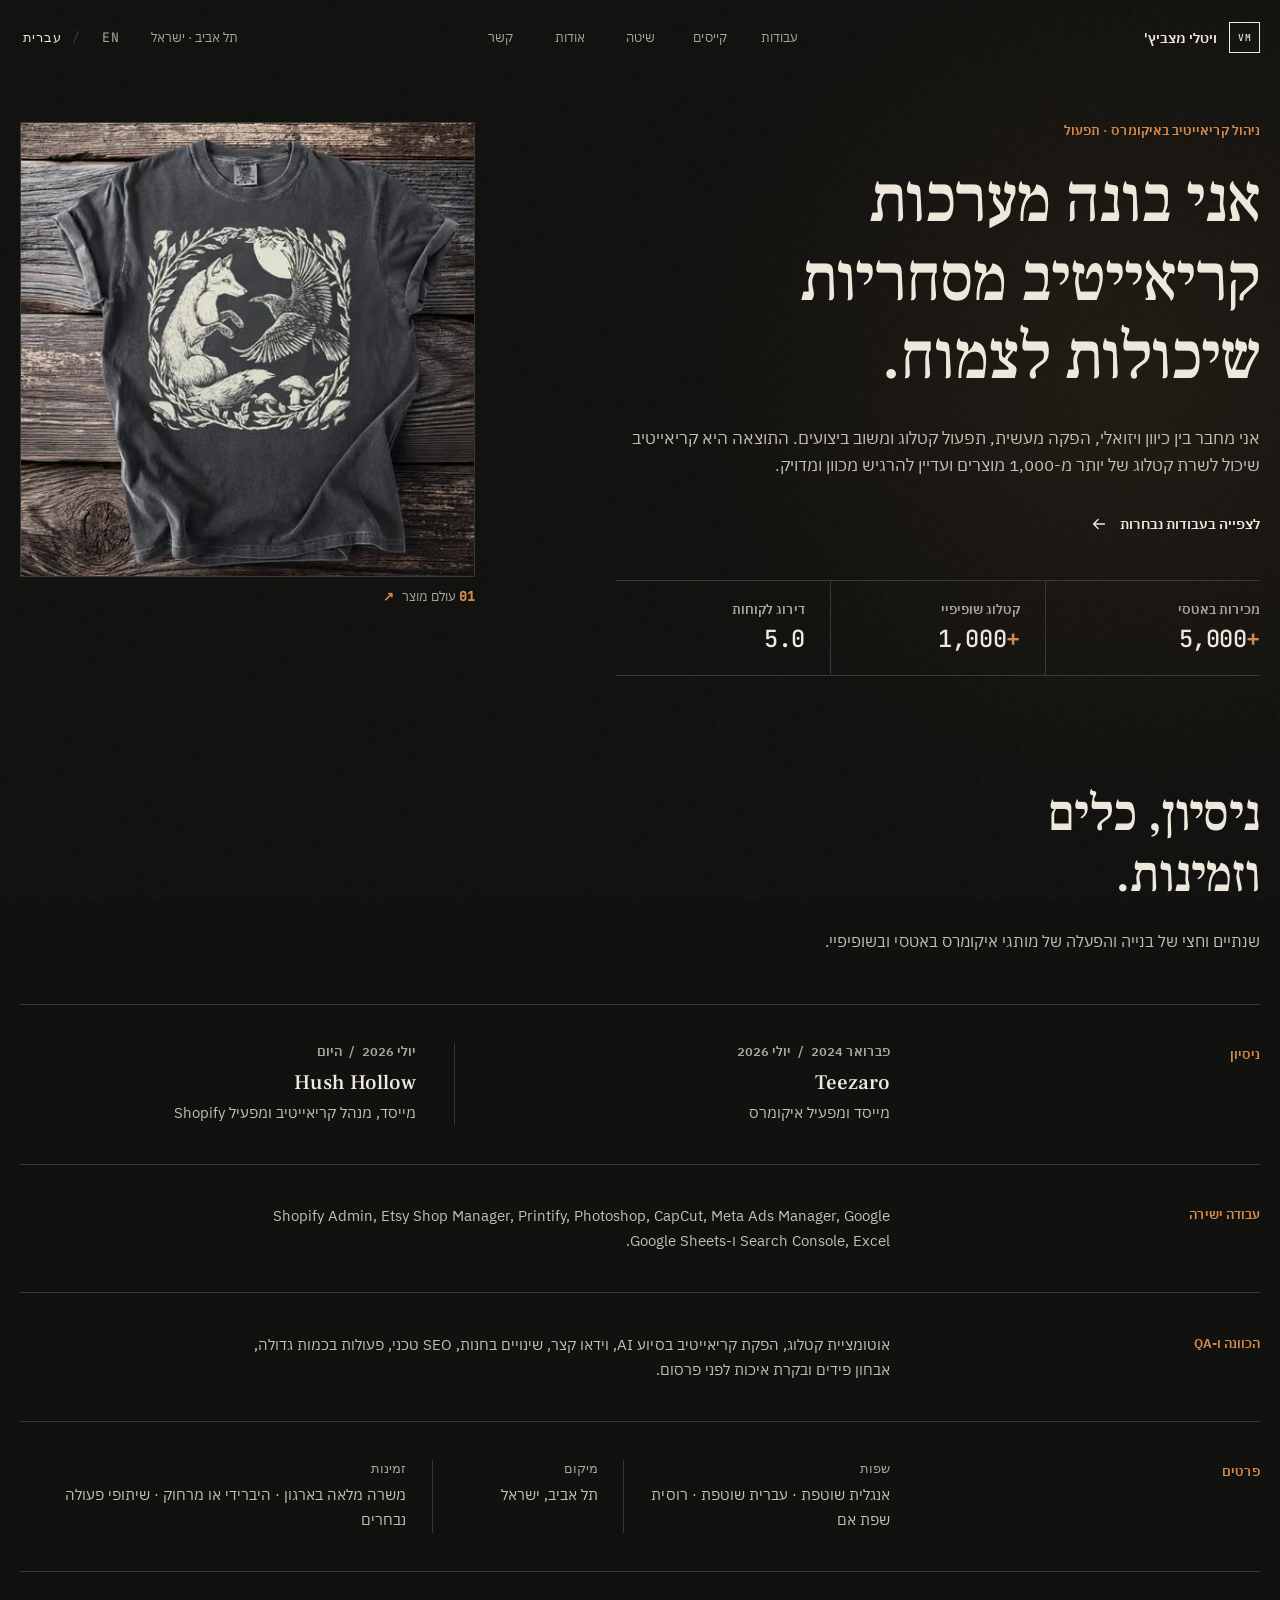
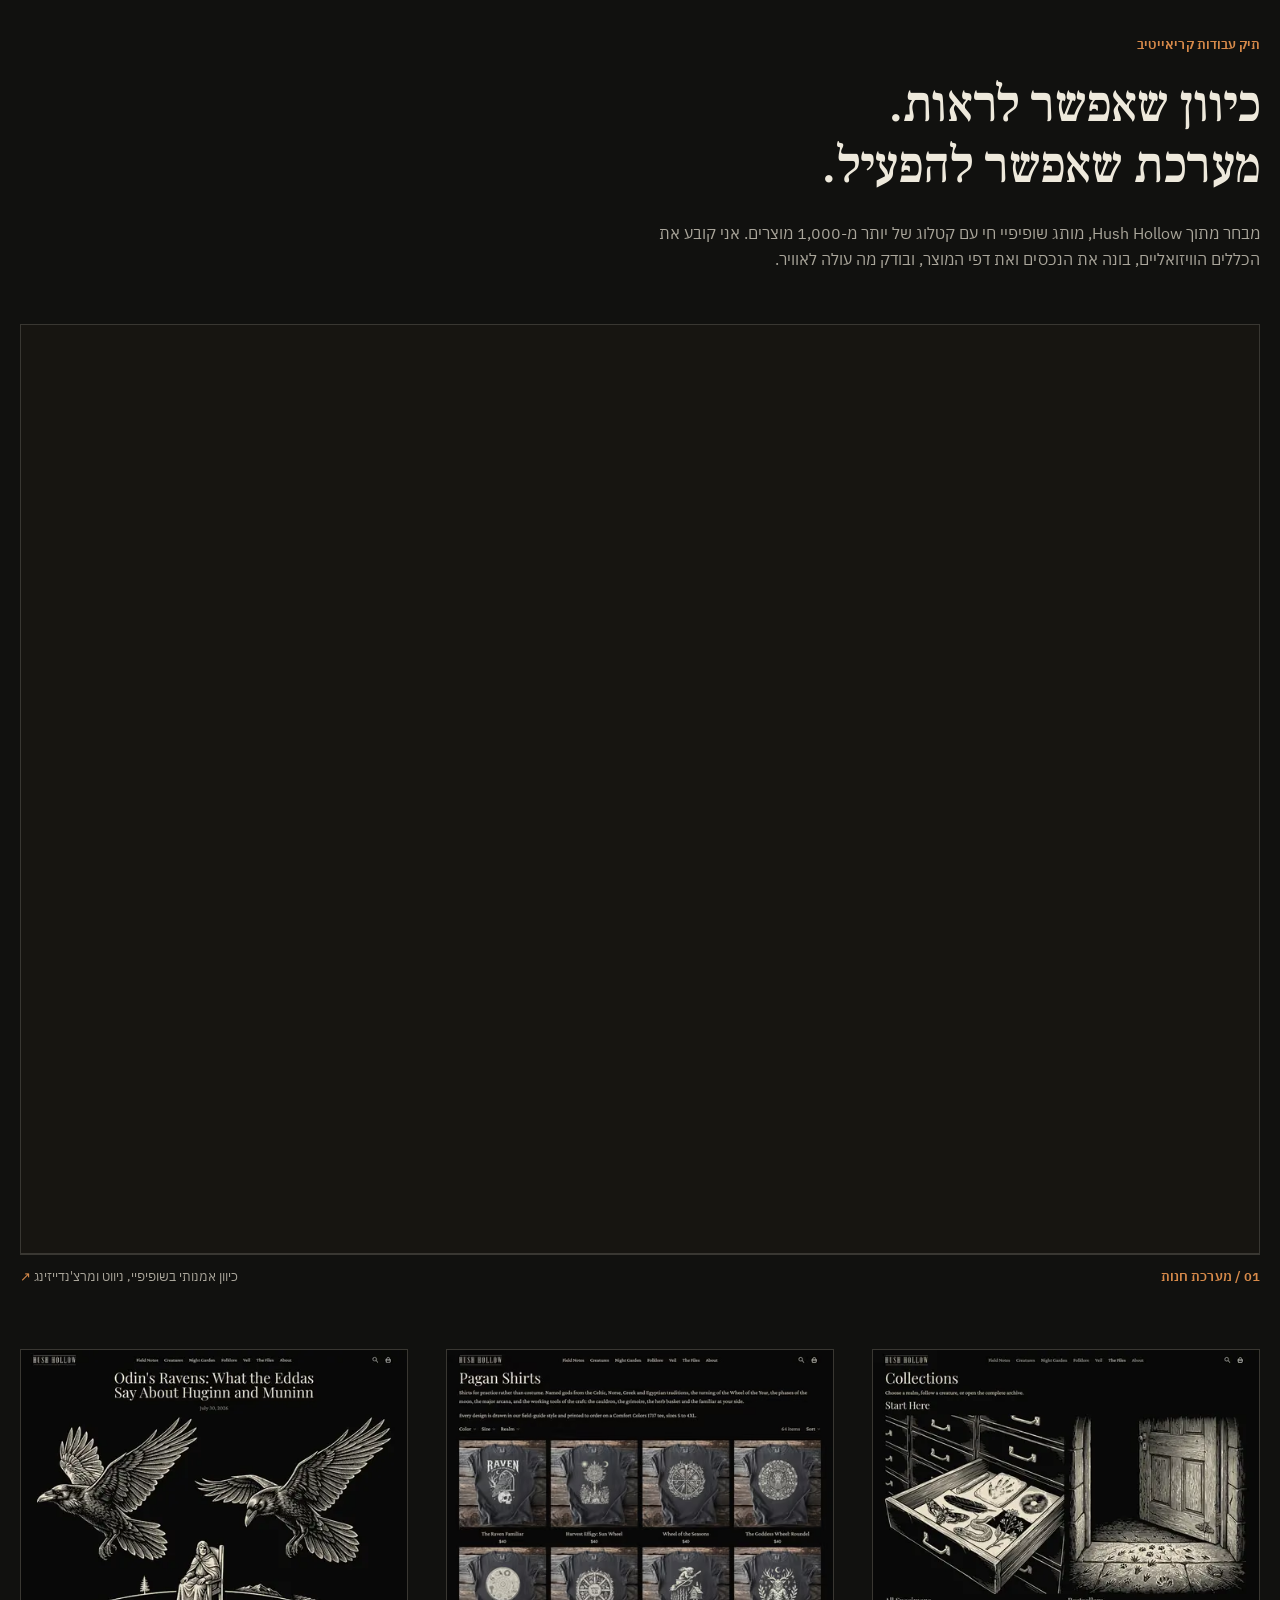
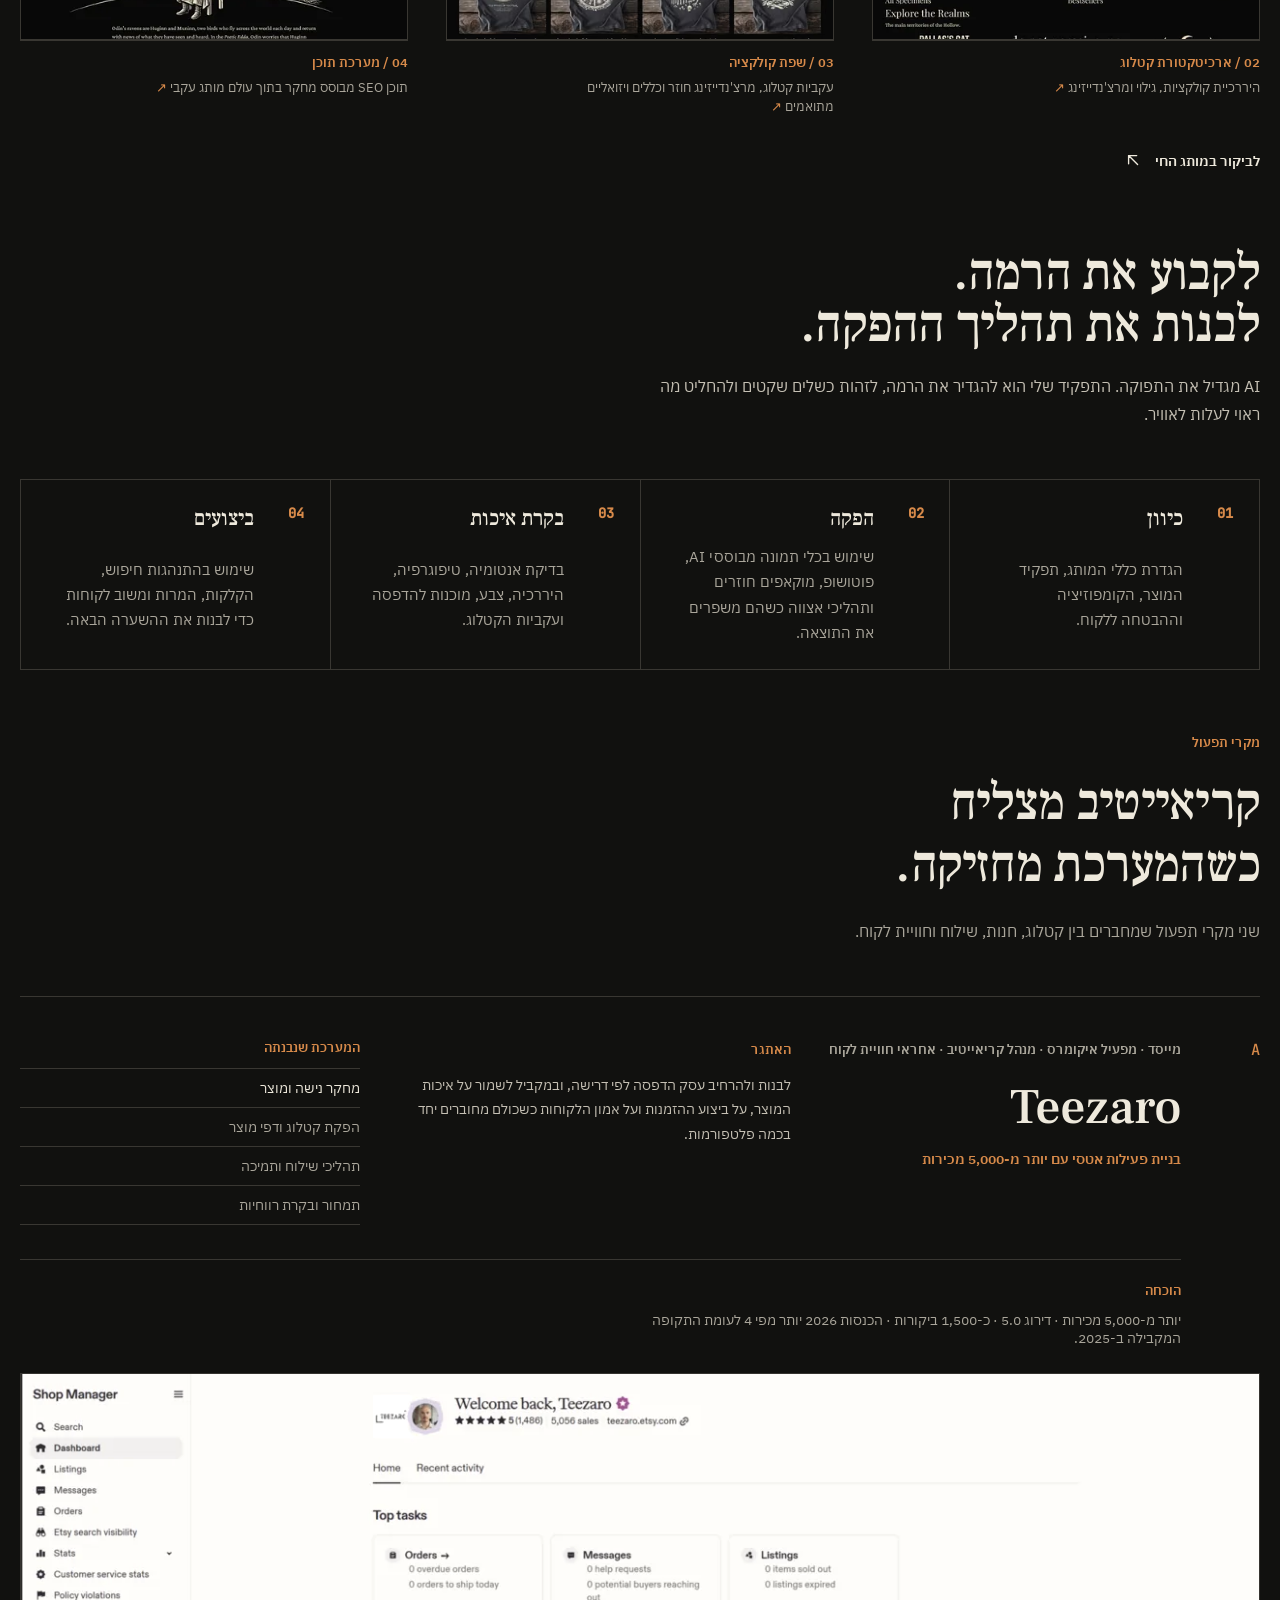
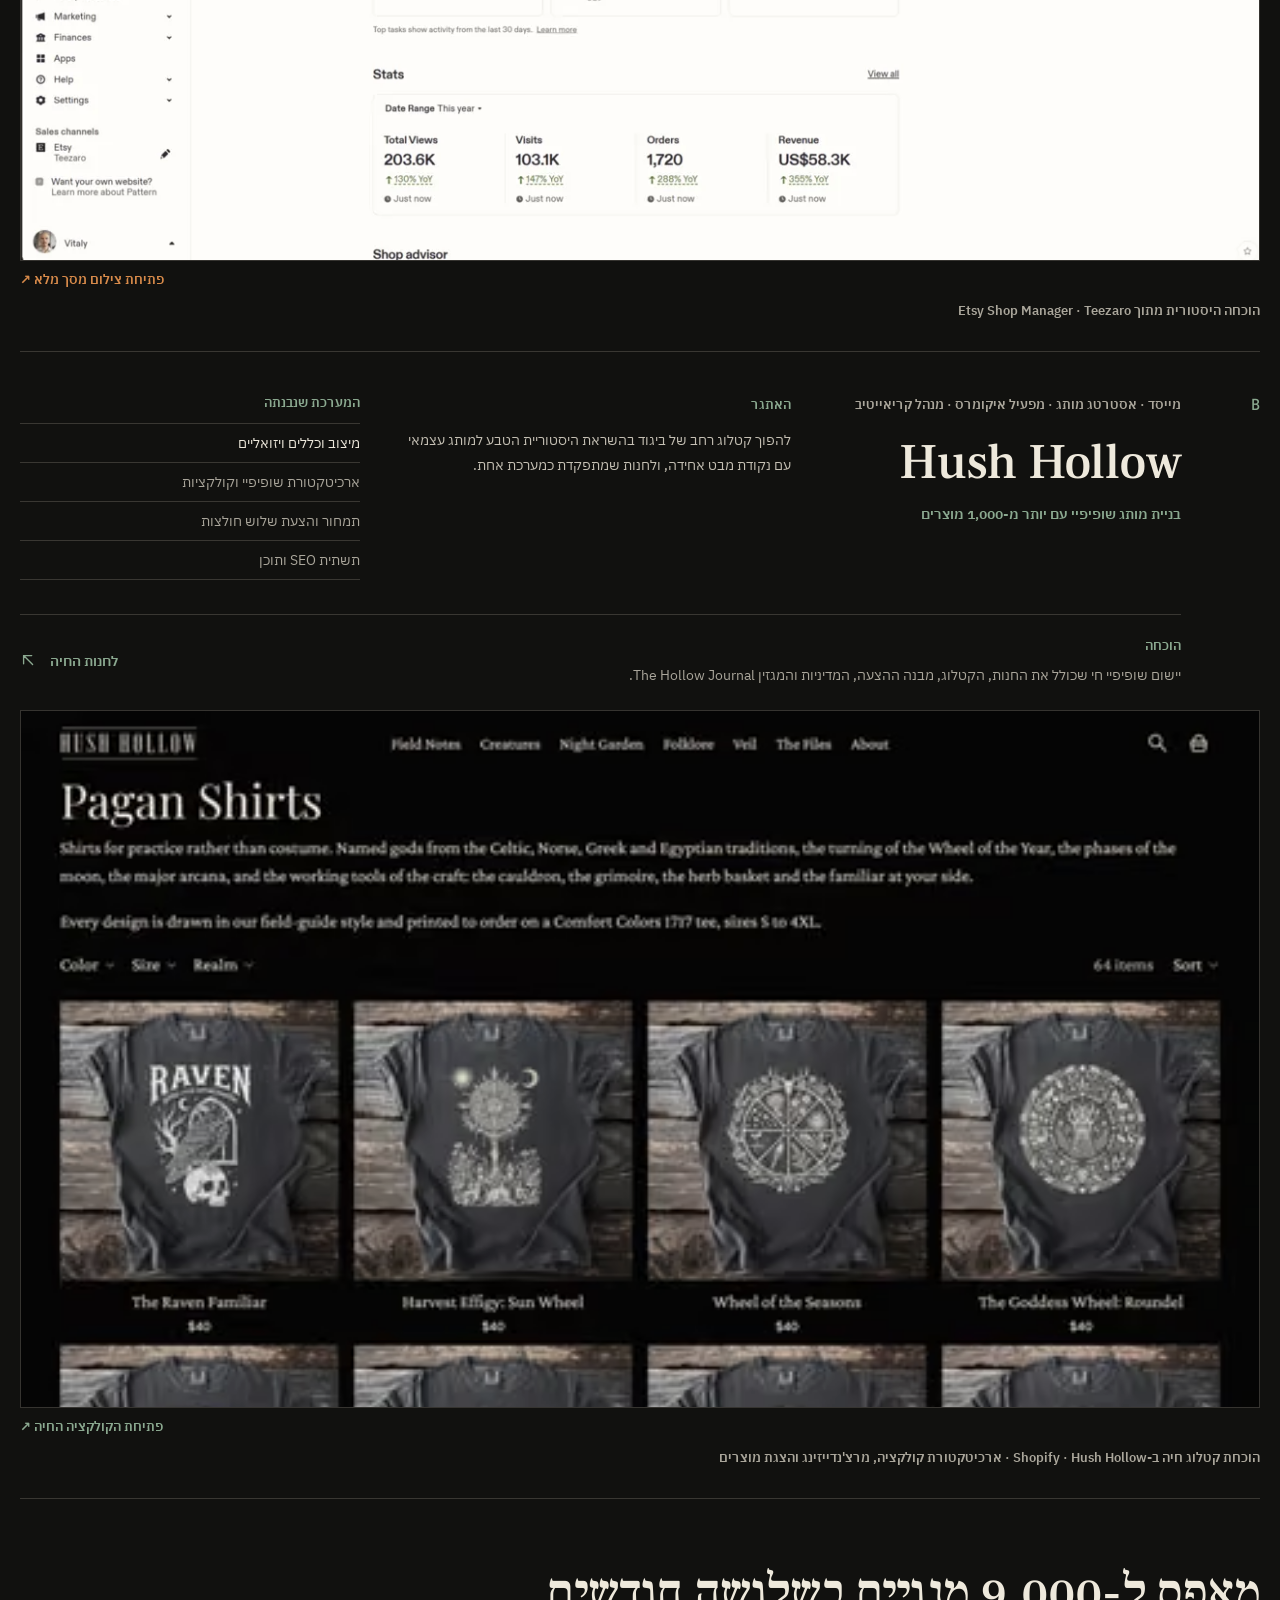
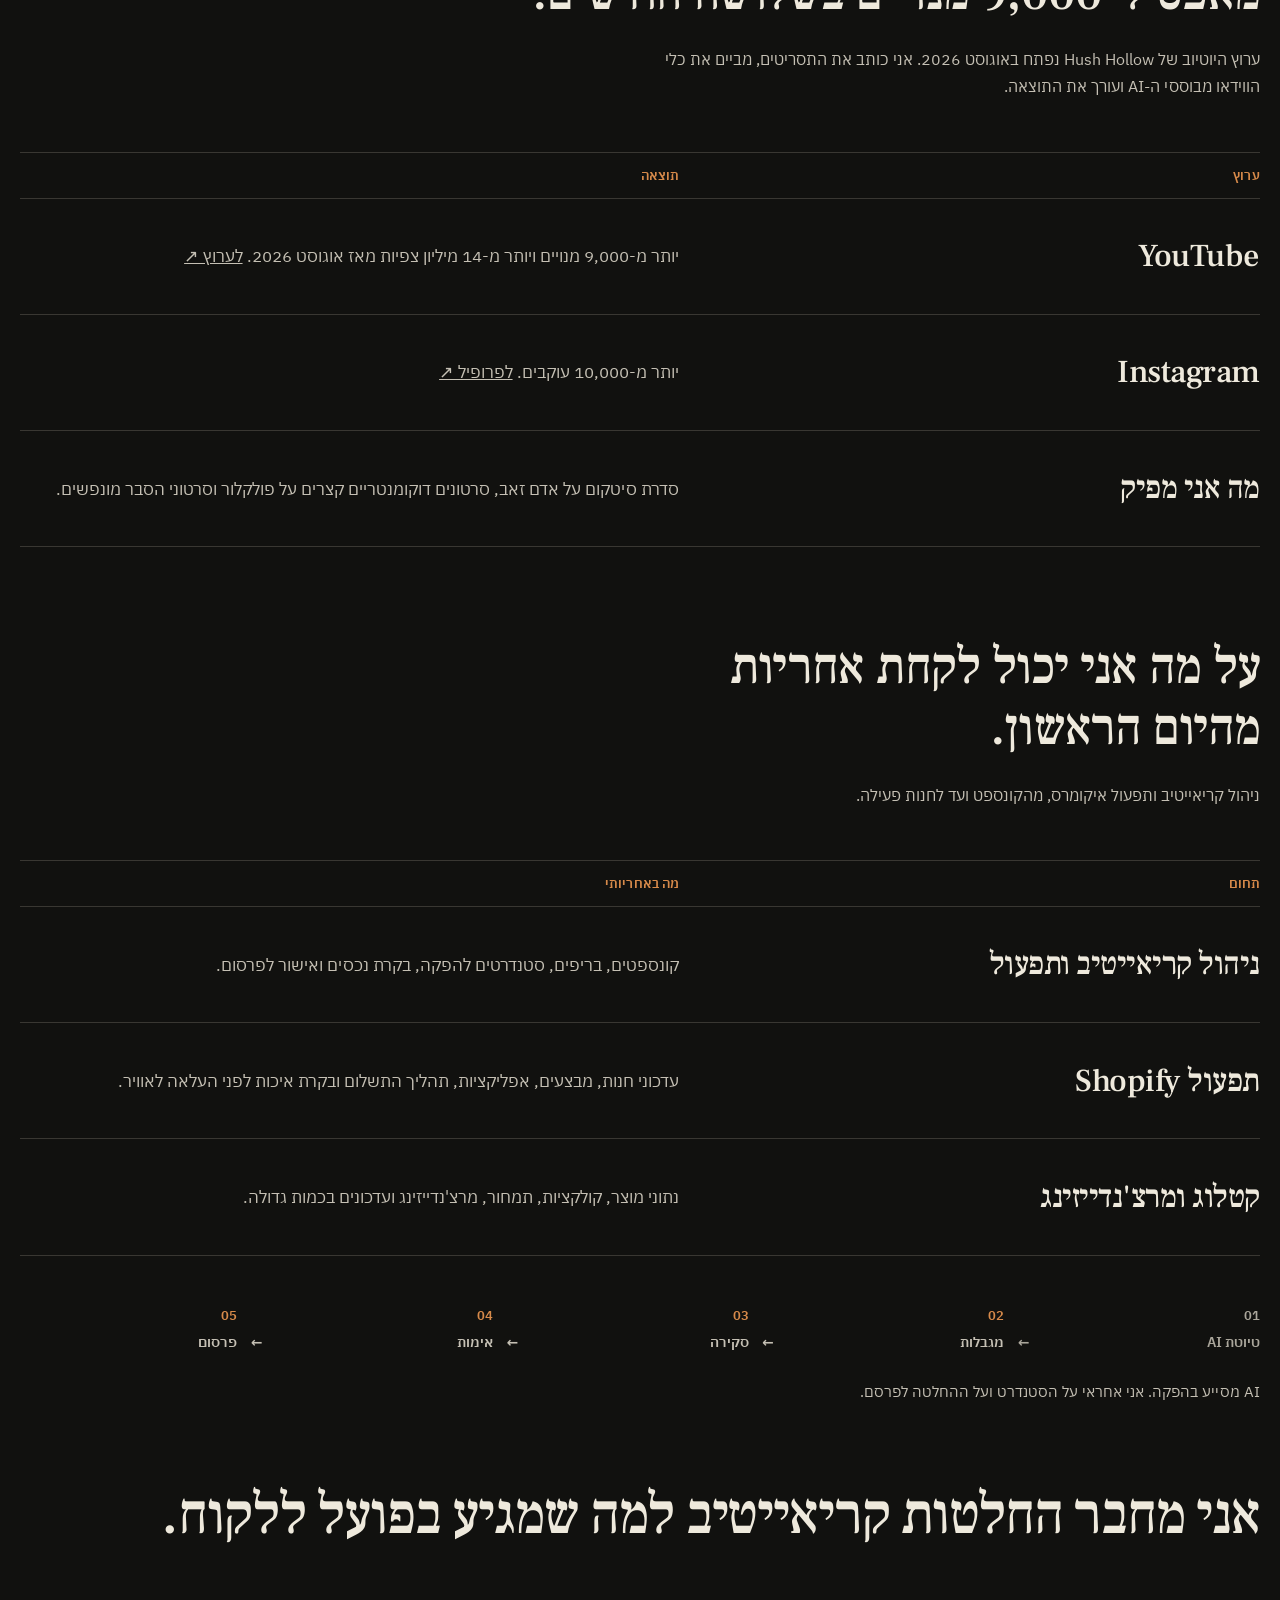
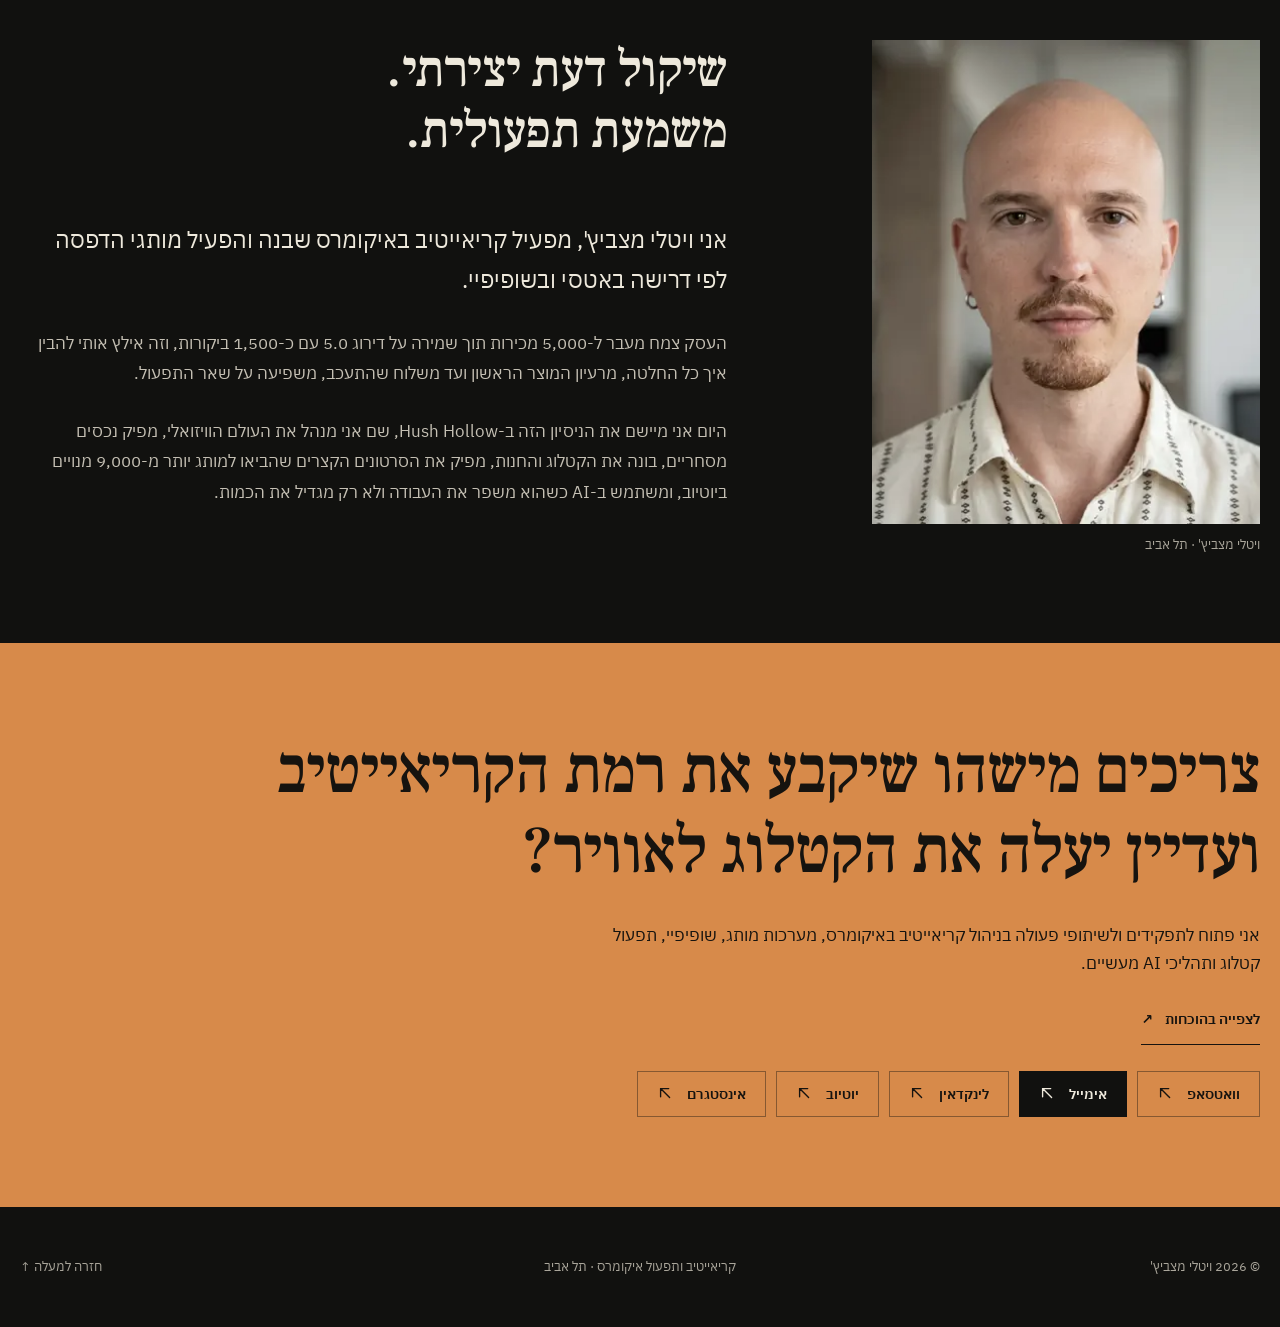
==== commit aa513abb: "Hebrew: use אדם זאב for werewolf Co-Authored-By: Claude <noreply@anthropic.com>" ====
--- a/he/index.html
+++ b/he/index.html
@@ -355,7 +355,7 @@
           </div>
           <div class="role-fit-row" role="row">
             <div role="rowheader"><h3>מה אני מפיק</h3></div>
-            <p role="cell">סדרת סיטקום על איש זאב, סרטונים דוקומנטריים קצרים על פולקלור וסרטוני הסבר מונפשים.</p>
+            <p role="cell">סדרת סיטקום על אדם זאב, סרטונים דוקומנטריים קצרים על פולקלור וסרטוני הסבר מונפשים.</p>
           </div>
         </div>
       </section>
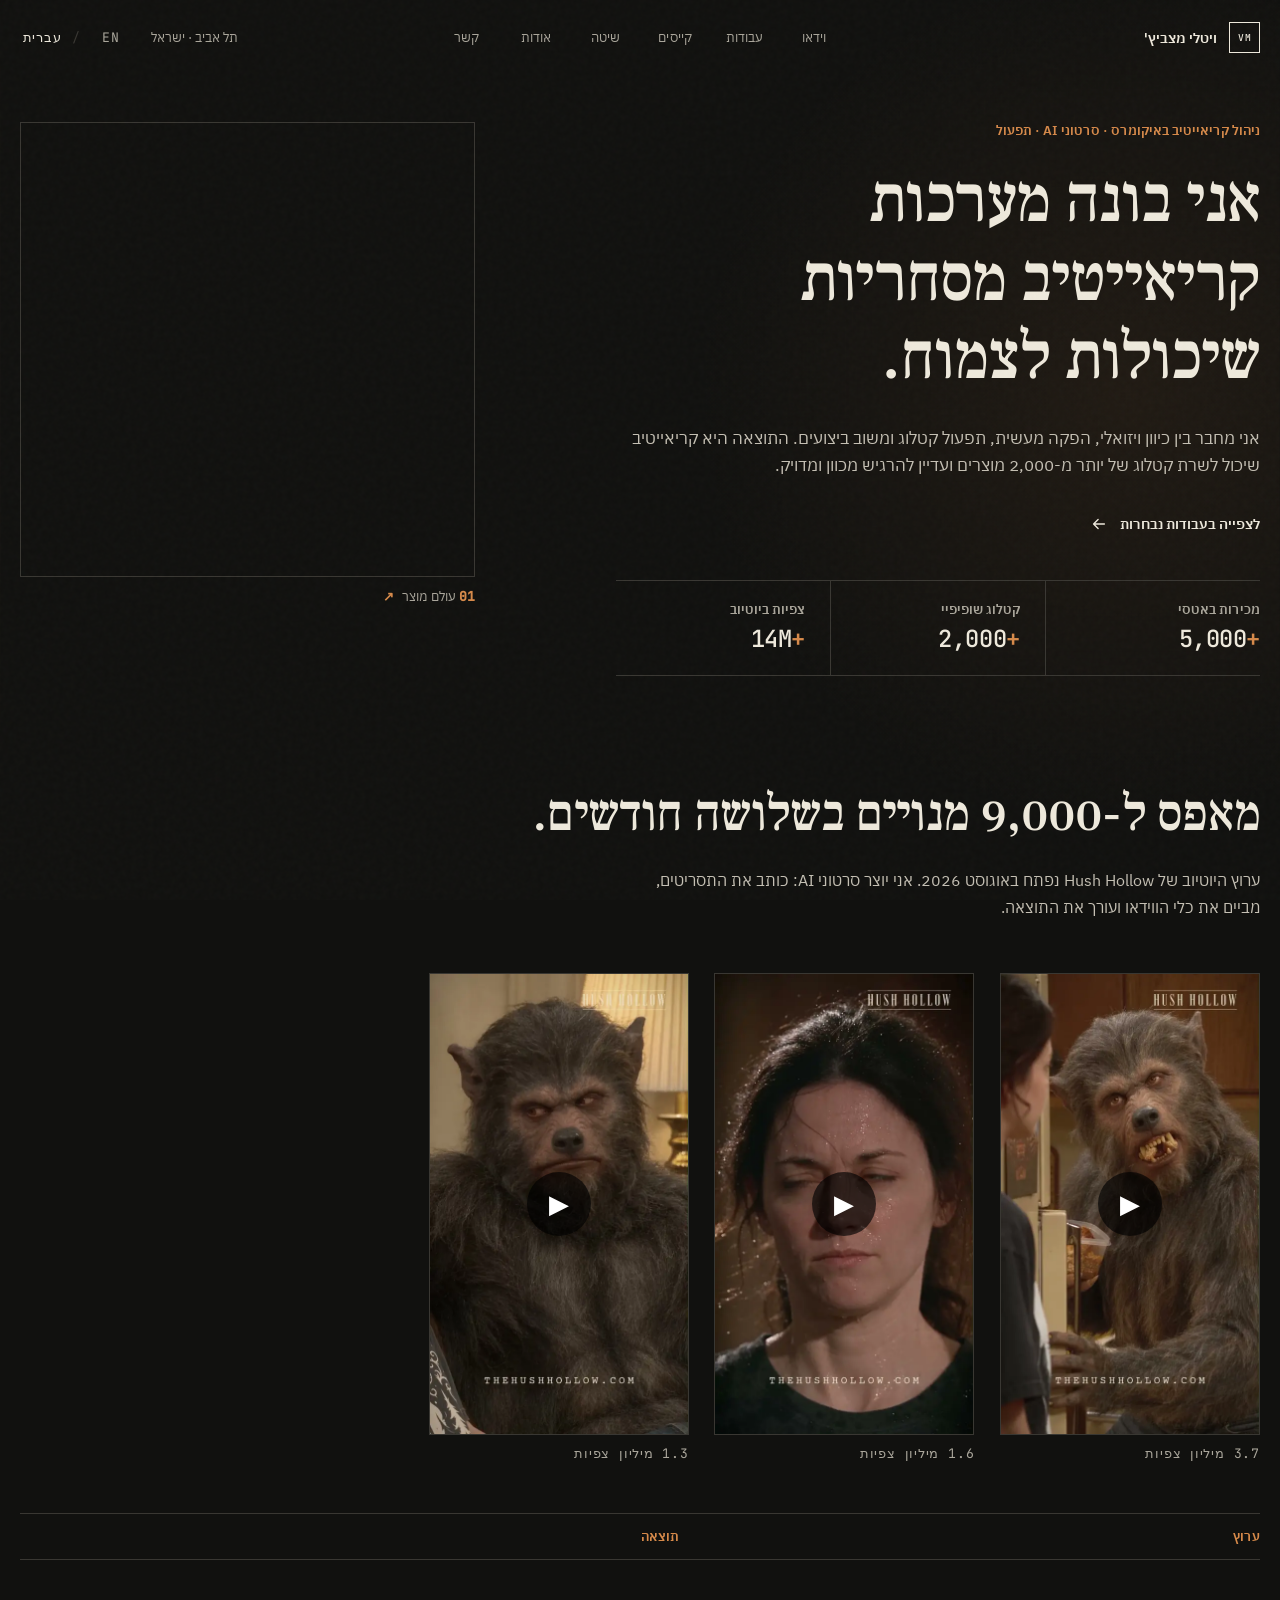
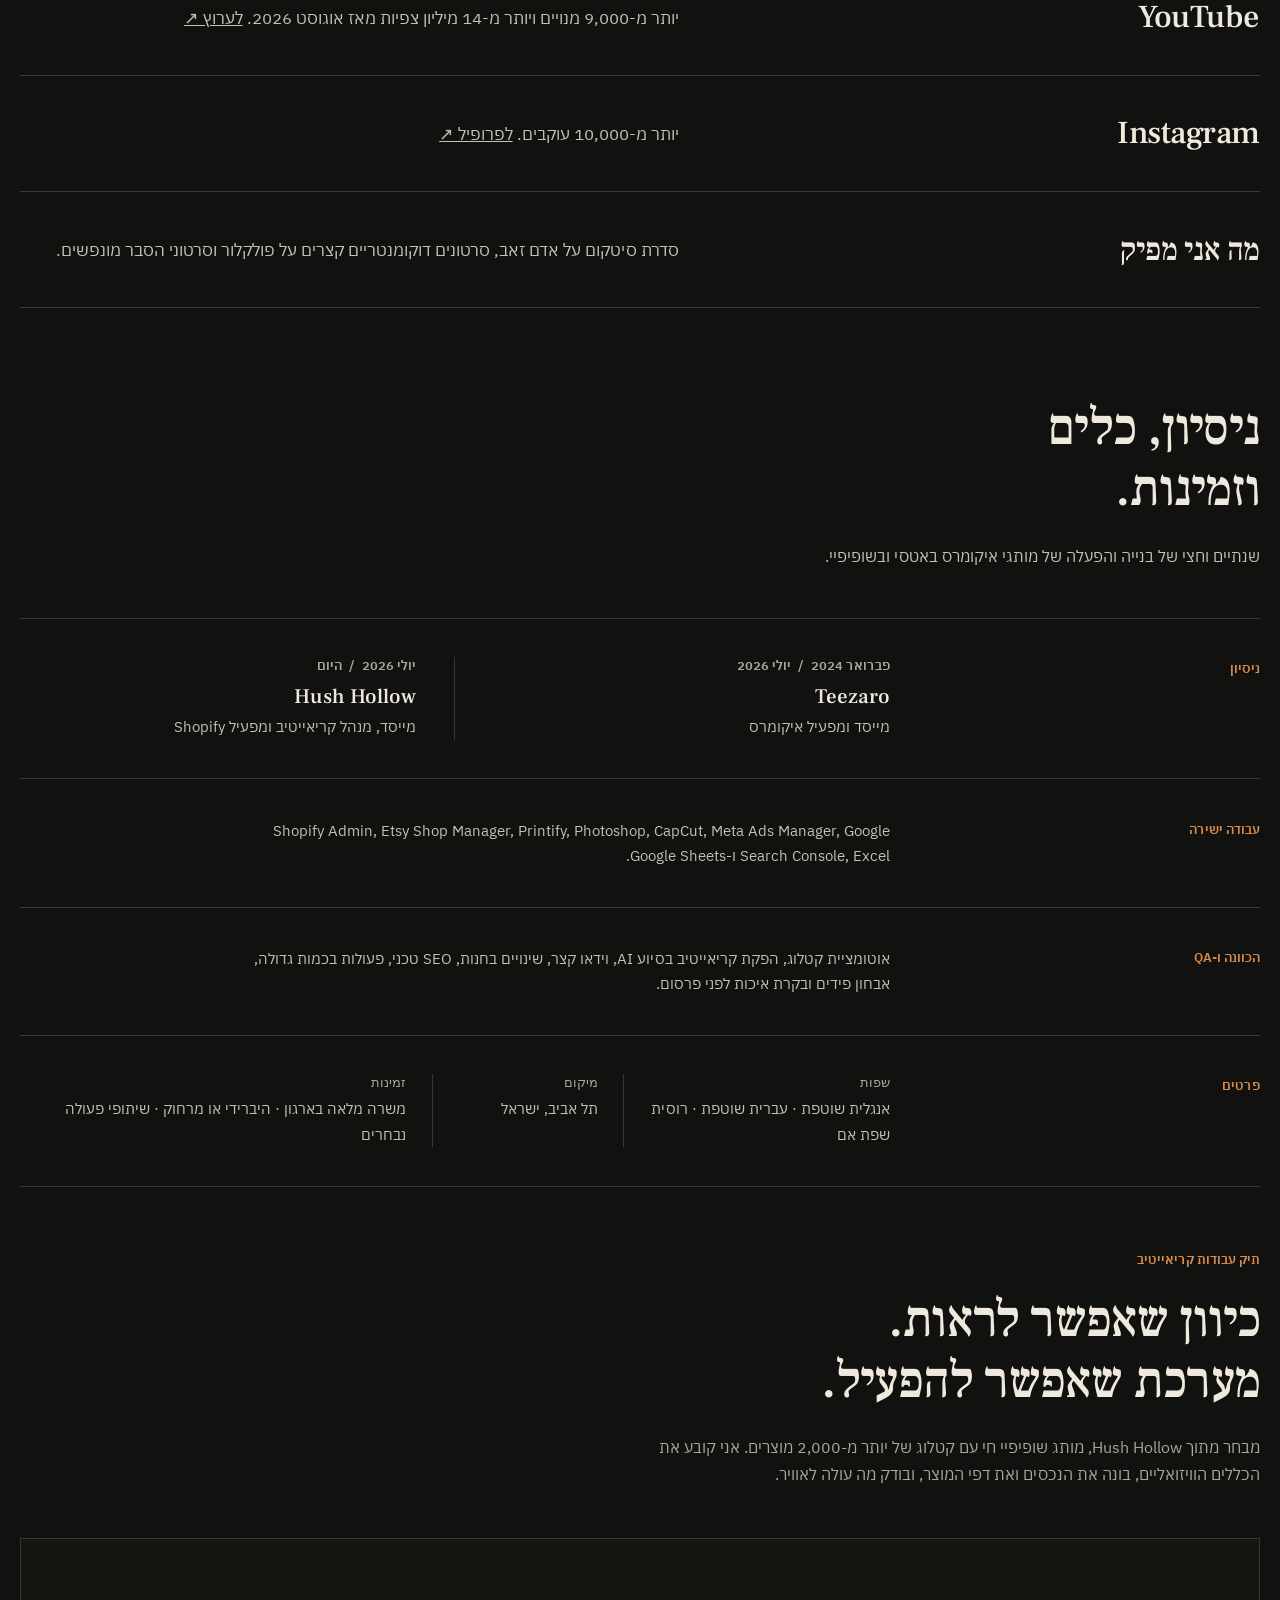
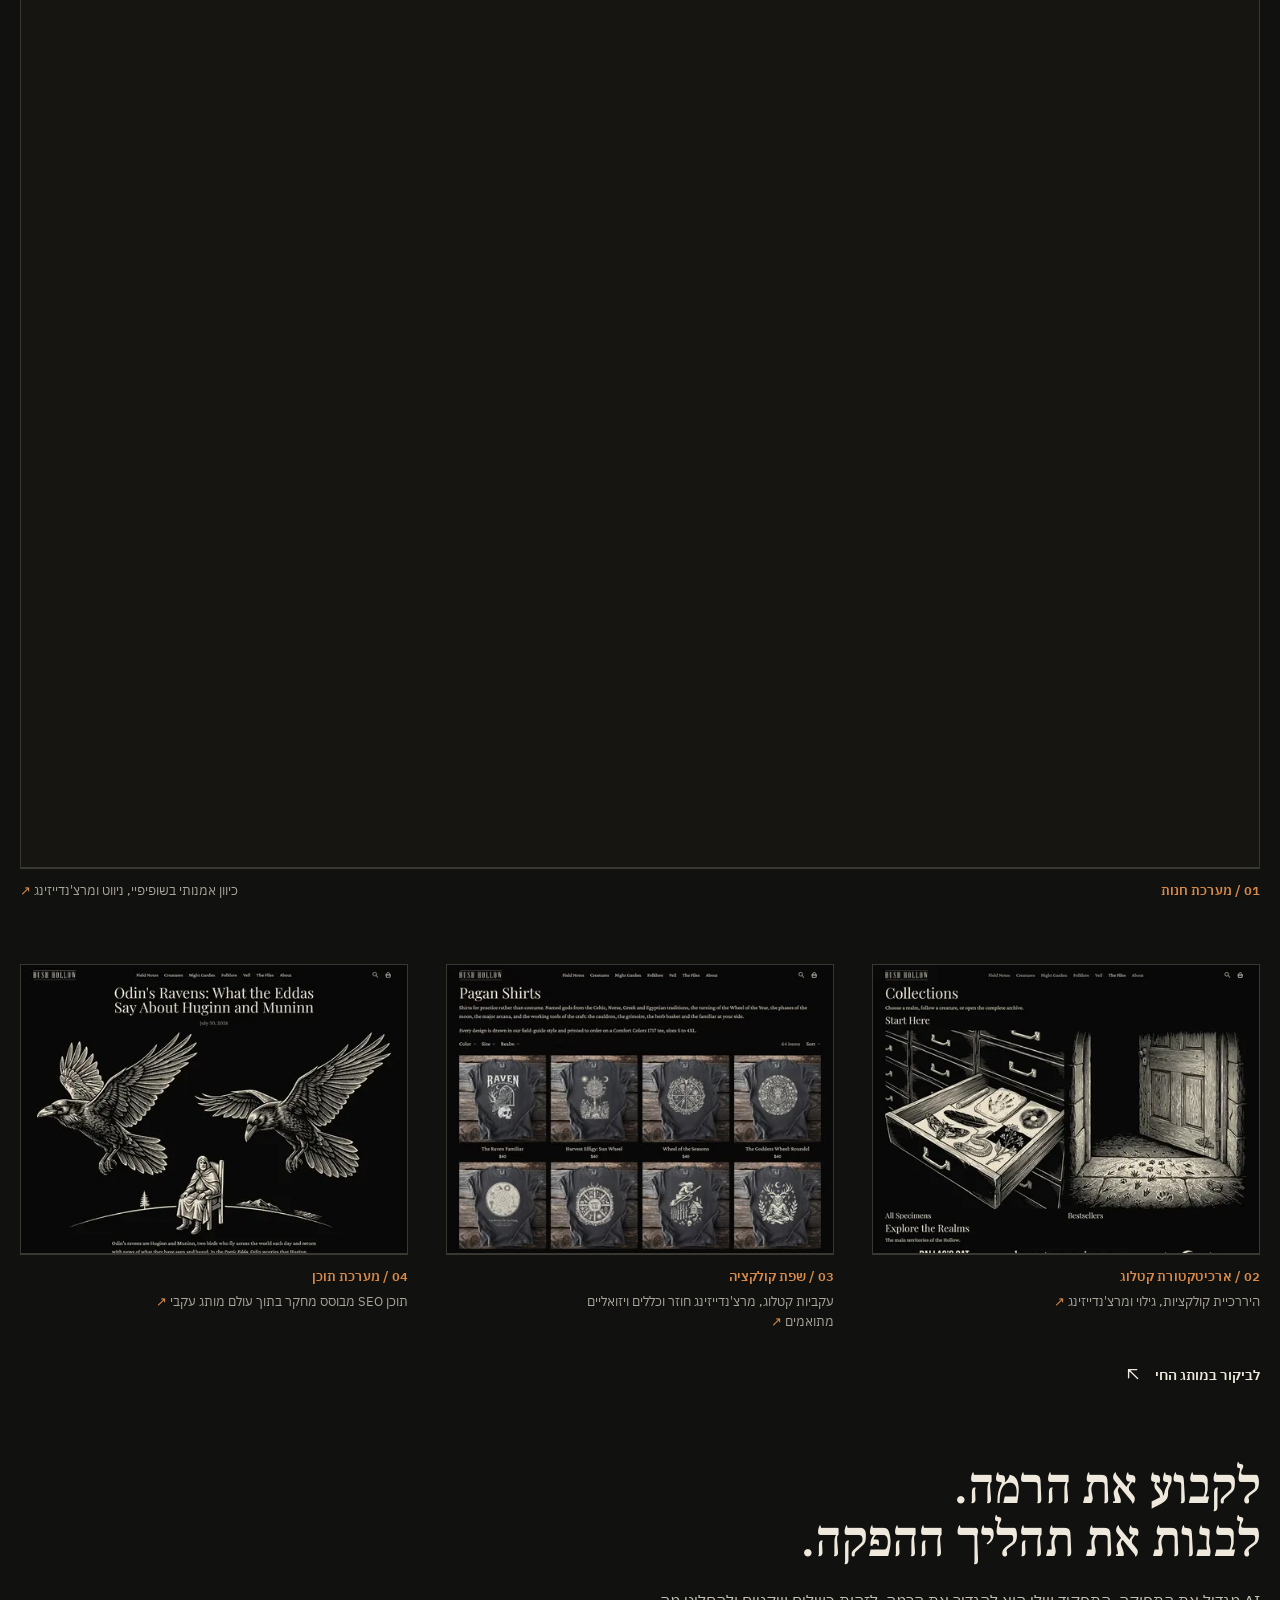
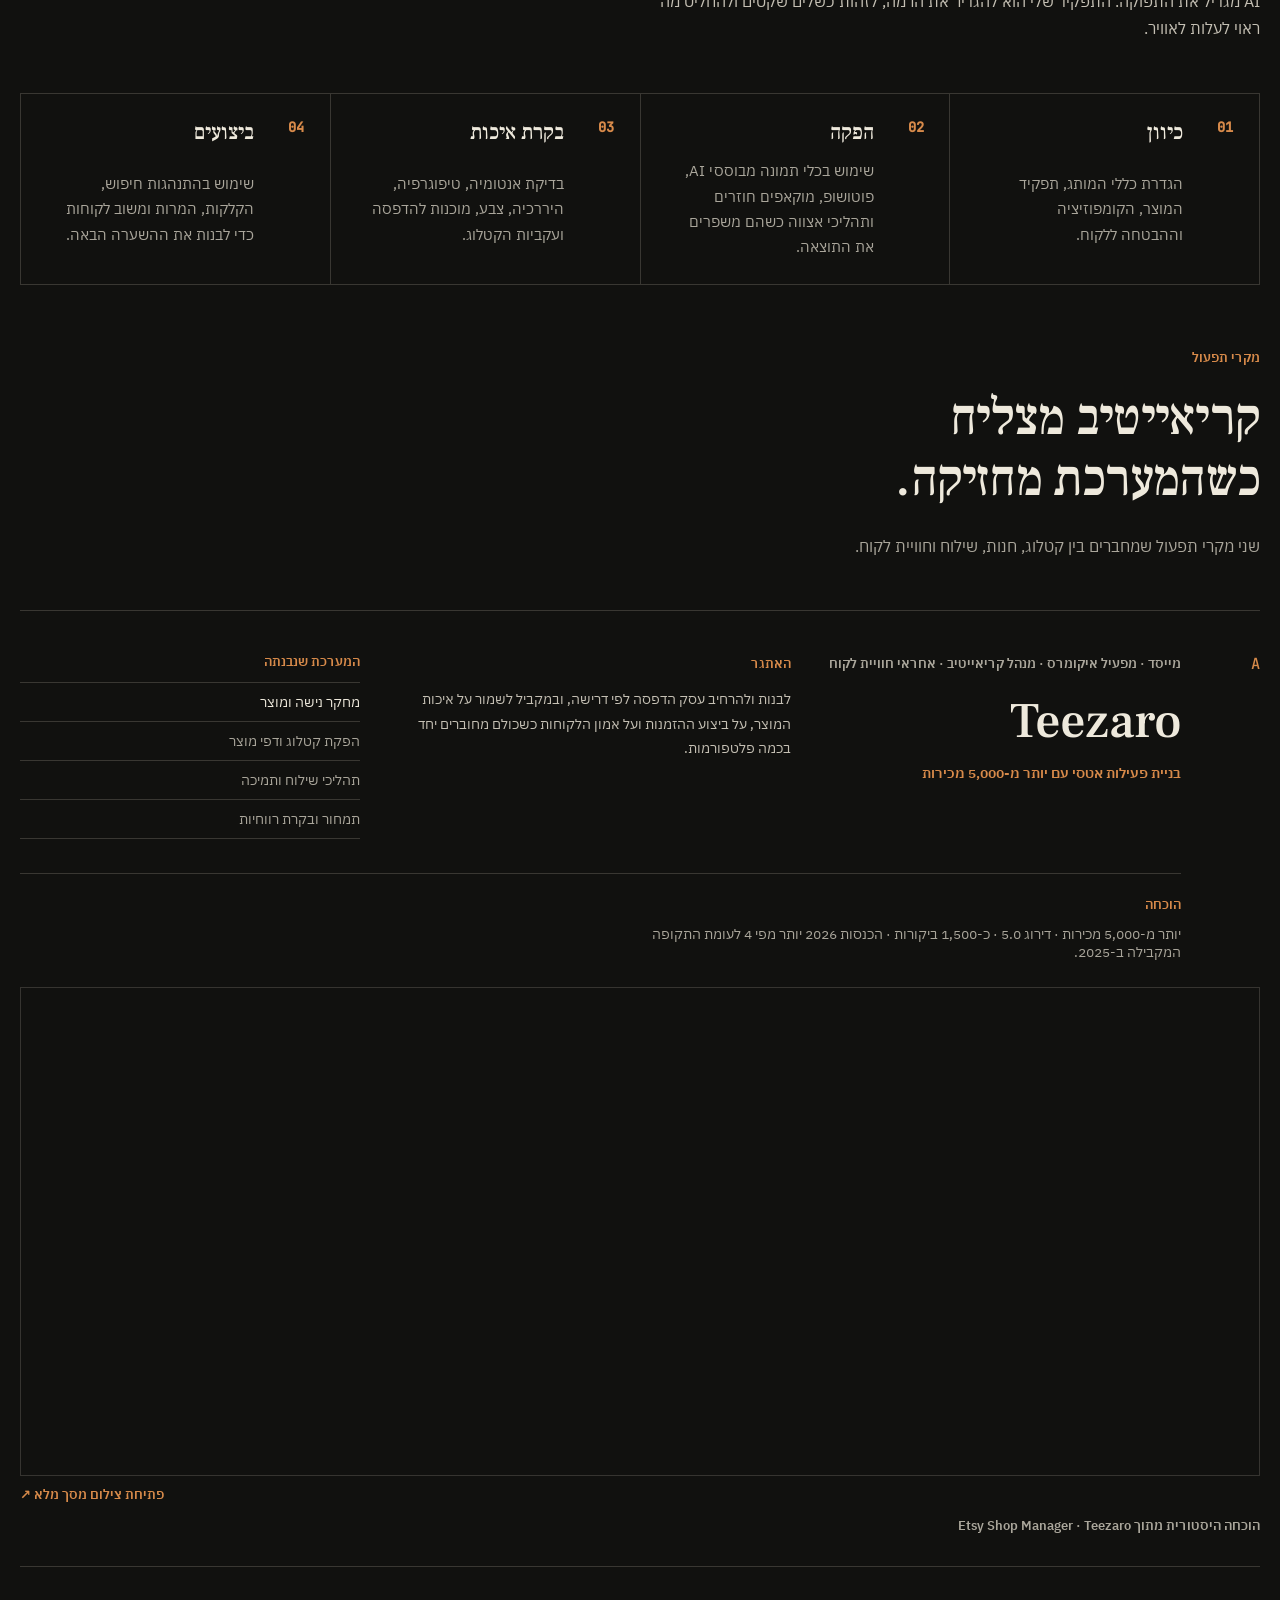
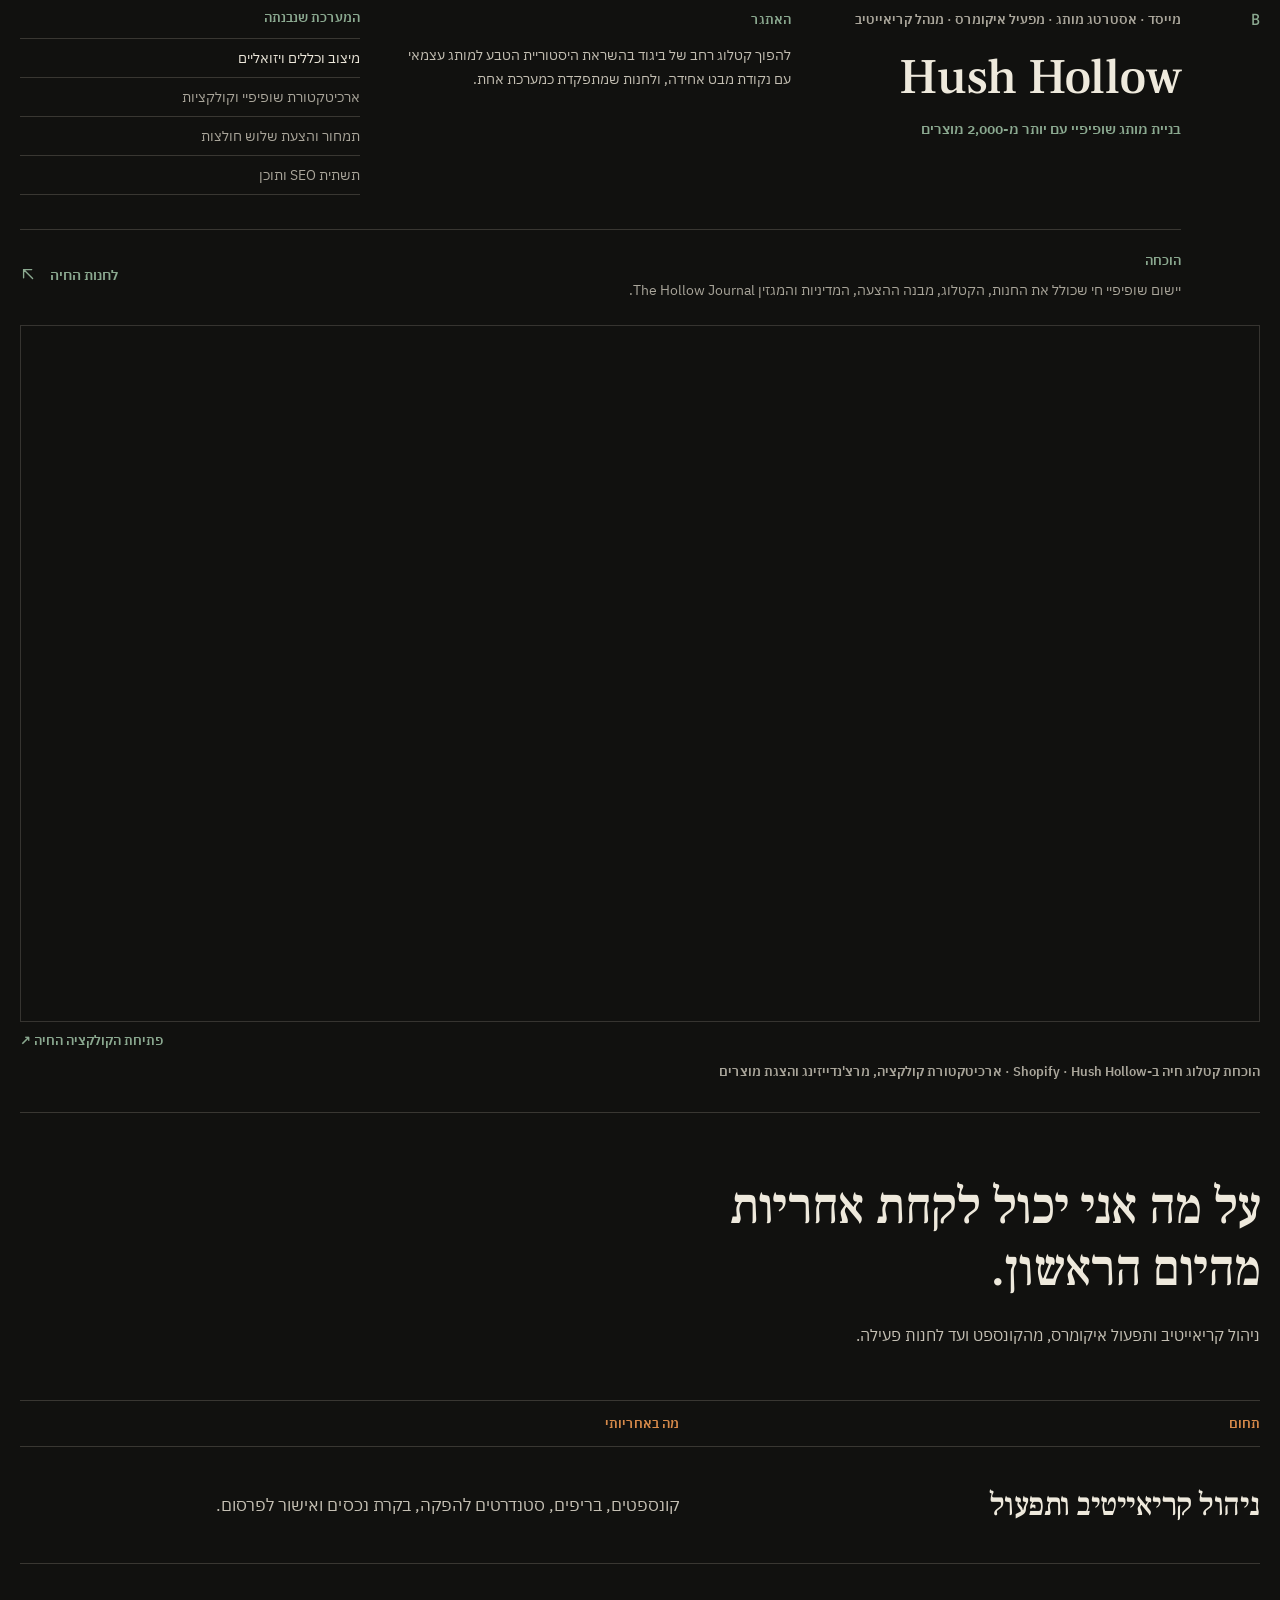
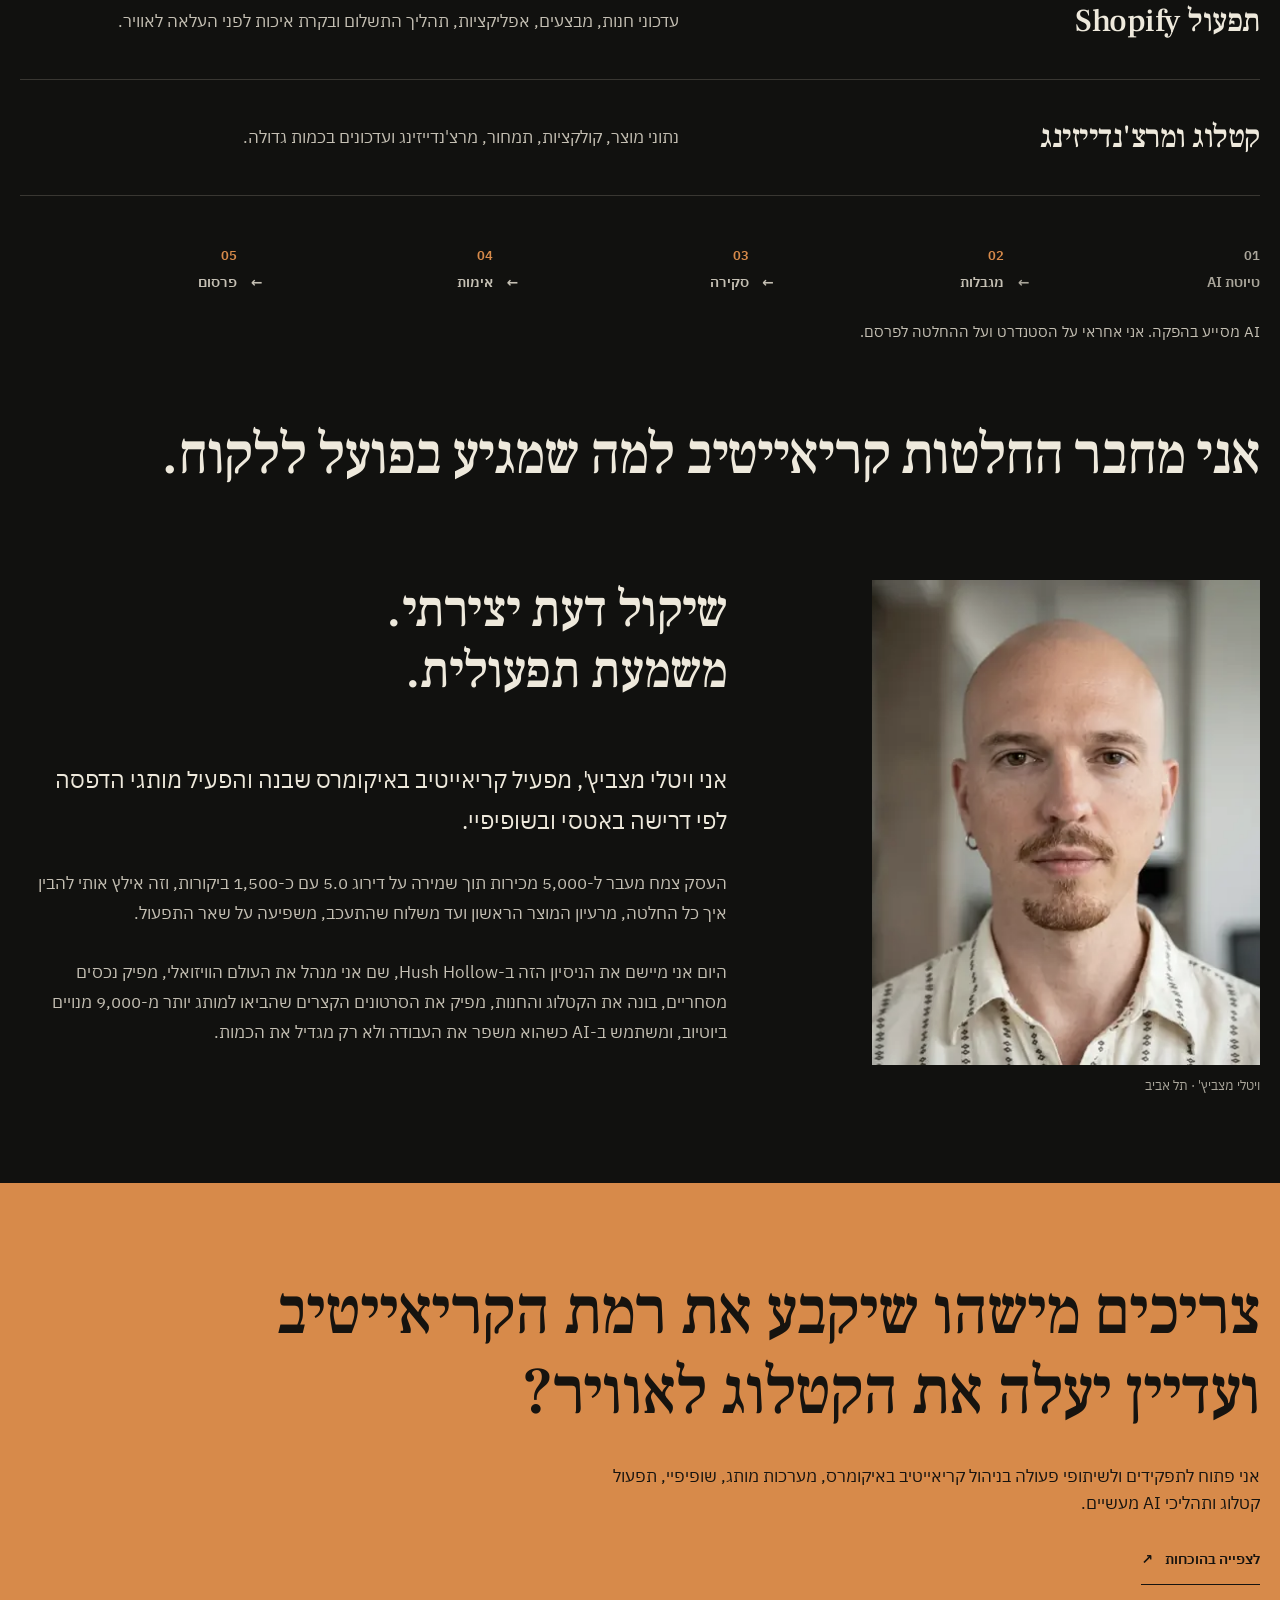
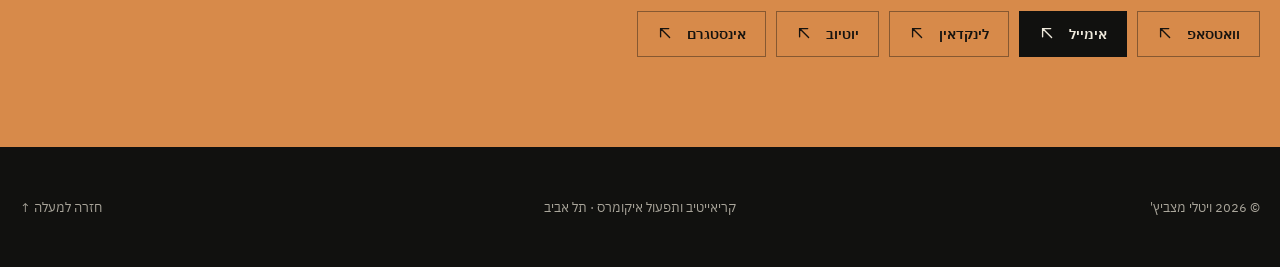
==== commit c6ddc72b: "Move video results under the hero, add three playable videos, update catalog count Co-Authored-By: C" ====
--- a/he/index.html
+++ b/he/index.html
@@ -3,8 +3,8 @@
   <head>
     <meta charset="utf-8">
     <meta name="viewport" content="width=device-width, initial-scale=1">
-    <title>ויטלי מצביץ' | ניהול קריאייטיב ותפעול איקומרס</title>
-    <meta name="description" content="תיק העבודות של ויטלי מצביץ': ניהול קריאייטיב באיקומרס, הפקה ויזואלית, מערכות קטלוג בשופיפיי ותפעול שמגובה ביותר מ-5,000 מכירות באטסי.">
+    <title>ויטלי מצביץ' | ניהול קריאייטיב, סרטוני AI ותפעול איקומרס</title>
+    <meta name="description" content="תיק העבודות של ויטלי מצביץ': ניהול קריאייטיב באיקומרס, יצירת סרטוני AI עם יותר מ-14 מיליון צפיות ביוטיוב, מערכות קטלוג בשופיפיי ותפעול שמגובה ביותר מ-5,000 מכירות באטסי.">
     <meta name="author" content="ויטלי מצביץ'">
     <meta name="robots" content="index,follow,max-image-preview:large">
     <meta name="theme-color" content="#11110f">
@@ -12,17 +12,17 @@
     <meta property="og:site_name" content="ויטלי מצביץ'">
     <meta property="og:locale" content="he_IL">
     <meta property="og:locale:alternate" content="en_US">
-    <meta property="og:title" content="ויטלי מצביץ' | ניהול קריאייטיב ותפעול איקומרס">
-    <meta property="og:description" content="ניהול קריאייטיב מסחרי, הפקה ויזואלית, מערכות קטלוג בשופיפיי ותפעול איקומרס מוכח.">
+    <meta property="og:title" content="ויטלי מצביץ' | ניהול קריאייטיב, סרטוני AI ותפעול איקומרס">
+    <meta property="og:description" content="ניהול קריאייטיב מסחרי, הפקת סרטוני AI, מערכות קטלוג בשופיפיי ותפעול איקומרס מוכח.">
     <meta property="og:url" content="https://vitalymatsevich.com/he/">
     <meta property="og:image" content="https://vitalymatsevich.com/assets/og-card-he.jpg">
     <meta property="og:image:type" content="image/jpeg">
     <meta property="og:image:width" content="1200">
     <meta property="og:image:height" content="630">
-    <meta property="og:image:alt" content="ויטלי מצביץ', מפעיל קריאייטיב באיקומרס מתל אביב. יותר מ-5,000 מכירות באטסי וקטלוג שופיפיי של יותר מ-1,000 מוצרים.">
+    <meta property="og:image:alt" content="ויטלי מצביץ', מפעיל קריאייטיב באיקומרס מתל אביב. יותר מ-5,000 מכירות באטסי וקטלוג שופיפיי של יותר מ-2,000 מוצרים.">
     <meta name="twitter:card" content="summary_large_image">
-    <meta name="twitter:title" content="ויטלי מצביץ' | ניהול קריאייטיב ותפעול איקומרס">
-    <meta name="twitter:description" content="ניהול קריאייטיב מסחרי, הפקה ויזואלית, מערכות קטלוג בשופיפיי ותפעול איקומרס מוכח.">
+    <meta name="twitter:title" content="ויטלי מצביץ' | ניהול קריאייטיב, סרטוני AI ותפעול איקומרס">
+    <meta name="twitter:description" content="ניהול קריאייטיב מסחרי, הפקת סרטוני AI, מערכות קטלוג בשופיפיי ותפעול איקומרס מוכח.">
     <meta name="twitter:image" content="https://vitalymatsevich.com/assets/og-card-he.jpg">
     <meta name="twitter:image:alt" content="ויטלי מצביץ', מנהל קריאייטיב ותפעול איקומרס מתל אביב.">
     <link rel="canonical" href="https://vitalymatsevich.com/he/">
@@ -51,7 +51,7 @@
             "email": "mailto:vitalymatsevich@gmail.com",
             "sameAs": ["https://www.linkedin.com/in/vitaly-matsevich/"],
             "worksFor": { "@id": "https://thehushhollow.com/#organization" },
-            "knowsAbout": ["ניהול קריאייטיב באיקומרס", "תפעול איקומרס", "Shopify", "Etsy", "הפקה ויזואלית", "Adobe Creative Suite", "כלי תמונה מבוססי AI", "אופטימיזציית המרה", "מערכות קטלוג", "מערכות תוכן SEO"]
+            "knowsAbout": ["ניהול קריאייטיב באיקומרס", "תפעול איקומרס", "Shopify", "Etsy", "הפקה ויזואלית", "יצירת סרטוני AI", "Adobe Creative Suite", "כלי תמונה מבוססי AI", "אופטימיזציית המרה", "מערכות קטלוג", "מערכות תוכן SEO"]
           },
           {
             "@type": "Organization",
@@ -72,8 +72,8 @@
             "@type": "ProfilePage",
             "@id": "https://vitalymatsevich.com/he/#webpage",
             "url": "https://vitalymatsevich.com/he/",
-            "name": "ויטלי מצביץ' | ניהול קריאייטיב ותפעול איקומרס",
-            "description": "תיק עבודות בניהול קריאייטיב באיקומרס, הפקה ויזואלית, מערכות קטלוג בשופיפיי ותפעול.",
+            "name": "ויטלי מצביץ' | ניהול קריאייטיב, סרטוני AI ותפעול איקומרס",
+            "description": "תיק עבודות בניהול קריאייטיב באיקומרס, יצירת סרטוני AI עם יותר מ-14 מיליון צפיות ביוטיוב, מערכות קטלוג בשופיפיי ותפעול.",
             "inLanguage": "he",
             "isPartOf": { "@id": "https://vitalymatsevich.com/he/#website" },
             "mainEntity": { "@id": "https://vitalymatsevich.com/#person" }
@@ -91,6 +91,7 @@
         <span>ויטלי מצביץ'</span>
       </a>
       <nav class="site-nav" aria-label="ניווט ראשי">
+        <a class="nav-secondary" href="#audience">וידאו</a>
         <a href="#work">עבודות</a>
         <a href="#cases">קייסים</a>
         <a class="nav-secondary" href="#method">שיטה</a>
@@ -110,14 +111,14 @@
     <main id="main">
       <section class="hero" id="top" aria-labelledby="hero-title">
         <div class="hero-copy">
-          <p class="role-line">ניהול קריאייטיב באיקומרס · תפעול</p>
+          <p class="role-line">ניהול קריאייטיב באיקומרס · סרטוני AI · תפעול</p>
           <h1 id="hero-title">
             <span>אני בונה מערכות</span>
             <span>קריאייטיב מסחריות</span>
             <span>שיכולות לצמוח.</span>
           </h1>
           <p class="hero-lede">
-            אני מחבר בין כיוון ויזואלי, הפקה מעשית, תפעול קטלוג ומשוב ביצועים. התוצאה היא קריאייטיב שיכול לשרת קטלוג של יותר מ-1,000 מוצרים ועדיין להרגיש מכוון ומדויק.
+            אני מחבר בין כיוון ויזואלי, הפקה מעשית, תפעול קטלוג ומשוב ביצועים. התוצאה היא קריאייטיב שיכול לשרת קטלוג של יותר מ-2,000 מוצרים ועדיין להרגיש מכוון ומדויק.
           </p>
           <a class="text-action" href="#work">
             לצפייה בעבודות נבחרות
@@ -125,8 +126,8 @@
           </a>
           <dl class="proof-strip">
             <div><dt>מכירות באטסי</dt><dd>5,000<span>+</span></dd></div>
-            <div><dt>קטלוג שופיפיי</dt><dd>1,000<span>+</span></dd></div>
-            <div><dt>דירוג לקוחות</dt><dd>5.0</dd></div>
+            <div><dt>קטלוג שופיפיי</dt><dd>2,000<span>+</span></dd></div>
+            <div><dt>צפיות ביוטיוב</dt><dd>14M<span>+</span></dd></div>
           </dl>
         </div>
 
@@ -145,6 +146,45 @@
 
       </section>
 
+      <section class="role-fit" id="audience" aria-labelledby="audience-title">
+        <div class="role-fit-heading">
+          <h2 id="audience-title">מאפס ל-9,000 מנויים בשלושה חודשים.</h2>
+          <p>ערוץ היוטיוב של Hush Hollow נפתח באוגוסט 2026. אני יוצר סרטוני AI: כותב את התסריטים, מביים את כלי הווידאו ועורך את התוצאה.</p>
+        </div>
+        <div class="video-row" role="group" aria-label="הסרטונים הנצפים ביותר">
+          <figure>
+            <iframe title="When Your Werewolf Boyfriend Gets Caught at 3 AM" loading="lazy" allow="autoplay; encrypted-media; picture-in-picture" allowfullscreen srcdoc="<style>*{margin:0;padding:0}html,body,a{display:block;height:100%;overflow:hidden;background:#11110f}img{width:100%;height:100%;object-fit:cover}span{position:absolute;inset:0;margin:auto;width:64px;height:64px;border-radius:50%;background:rgba(0,0,0,.65);color:#fff;font:26px/64px sans-serif;text-align:center}</style><a href='https://www.youtube-nocookie.com/embed/JYxWz0nOUOQ?autoplay=1'><img src='../assets/yt-JYxWz0nOUOQ.webp' alt='הפעלה: When Your Werewolf Boyfriend Gets Caught at 3 AM'><span>&#9654;</span></a>"></iframe>
+            <figcaption>3.7 מיליון צפיות</figcaption>
+          </figure>
+          <figure>
+            <iframe title="I Invited My Werewolf Boyfriend In Out of the Rain" loading="lazy" allow="autoplay; encrypted-media; picture-in-picture" allowfullscreen srcdoc="<style>*{margin:0;padding:0}html,body,a{display:block;height:100%;overflow:hidden;background:#11110f}img{width:100%;height:100%;object-fit:cover}span{position:absolute;inset:0;margin:auto;width:64px;height:64px;border-radius:50%;background:rgba(0,0,0,.65);color:#fff;font:26px/64px sans-serif;text-align:center}</style><a href='https://www.youtube-nocookie.com/embed/9MIT_HK7GG4?autoplay=1'><img src='../assets/yt-9MIT_HK7GG4.webp' alt='הפעלה: I Invited My Werewolf Boyfriend In Out of the Rain'><span>&#9654;</span></a>"></iframe>
+            <figcaption>1.6 מיליון צפיות</figcaption>
+          </figure>
+          <figure>
+            <iframe title="My Werewolf Boyfriend Is Not Jealous of My Shirt" loading="lazy" allow="autoplay; encrypted-media; picture-in-picture" allowfullscreen srcdoc="<style>*{margin:0;padding:0}html,body,a{display:block;height:100%;overflow:hidden;background:#11110f}img{width:100%;height:100%;object-fit:cover}span{position:absolute;inset:0;margin:auto;width:64px;height:64px;border-radius:50%;background:rgba(0,0,0,.65);color:#fff;font:26px/64px sans-serif;text-align:center}</style><a href='https://www.youtube-nocookie.com/embed/k346Fz9_4a4?autoplay=1'><img src='../assets/yt-k346Fz9_4a4.webp' alt='הפעלה: My Werewolf Boyfriend Is Not Jealous of My Shirt'><span>&#9654;</span></a>"></iframe>
+            <figcaption>1.3 מיליון צפיות</figcaption>
+          </figure>
+        </div>
+        <div class="role-fit-table" role="table" aria-label="ערוצים חברתיים ותוצאות">
+          <div class="role-fit-row role-fit-row--header" role="row">
+            <span role="columnheader">ערוץ</span>
+            <span role="columnheader">תוצאה</span>
+          </div>
+          <div class="role-fit-row" role="row">
+            <div role="rowheader"><h3>YouTube</h3></div>
+            <p role="cell">יותר מ-9,000 מנויים ויותר מ-14 מיליון צפיות מאז אוגוסט 2026. <a href="https://www.youtube.com/@thehushhollow" target="_blank" rel="noopener noreferrer">לערוץ ↗</a></p>
+          </div>
+          <div class="role-fit-row" role="row">
+            <div role="rowheader"><h3>Instagram</h3></div>
+            <p role="cell">יותר מ-10,000 עוקבים. <a href="https://www.instagram.com/thehushhollow/" target="_blank" rel="noopener noreferrer">לפרופיל ↗</a></p>
+          </div>
+          <div class="role-fit-row" role="row">
+            <div role="rowheader"><h3>מה אני מפיק</h3></div>
+            <p role="cell">סדרת סיטקום על אדם זאב, סרטונים דוקומנטריים קצרים על פולקלור וסרטוני הסבר מונפשים.</p>
+          </div>
+        </div>
+      </section>
+
       <section class="profile-snapshot" id="profile" aria-labelledby="profile-title">
         <div class="snapshot-heading">
           <h2 id="profile-title"><span>ניסיון, כלים</span><span>וזמינות.</span></h2>
@@ -181,7 +221,7 @@
         <div class="section-intro">
           <p>תיק עבודות קריאייטיב</p>
           <h2 id="creative-title"><span>כיוון שאפשר לראות.</span><span>מערכת שאפשר להפעיל.</span></h2>
-          <p>מבחר מתוך Hush Hollow, מותג שופיפיי חי עם קטלוג של יותר מ-1,000 מוצרים. אני קובע את הכללים הוויזואליים, בונה את הנכסים ואת דפי המוצר, ובודק מה עולה לאוויר.</p>
+          <p>מבחר מתוך Hush Hollow, מותג שופיפיי חי עם קטלוג של יותר מ-2,000 מוצרים. אני קובע את הכללים הוויזואליים, בונה את הנכסים ואת דפי המוצר, ובודק מה עולה לאוויר.</p>
         </div>
 
         <div class="creative-gallery">
@@ -301,7 +341,7 @@
             <div class="project-heading">
               <p>מייסד · אסטרטג מותג · מפעיל איקומרס · מנהל קריאייטיב</p>
               <h3>Hush Hollow</h3>
-              <strong>בניית מותג שופיפיי עם יותר מ-1,000 מוצרים</strong>
+              <strong>בניית מותג שופיפיי עם יותר מ-2,000 מוצרים</strong>
             </div>
             <p class="project-summary"><span class="field-label">האתגר</span>להפוך קטלוג רחב של ביגוד בהשראת היסטוריית הטבע למותג עצמאי עם נקודת מבט אחידה, ולחנות שמתפקדת כמערכת אחת.</p>
             <div class="project-system">
@@ -335,31 +375,6 @@
         </div>
       </section>
 
-      <section class="role-fit" id="audience" aria-labelledby="audience-title">
-        <div class="role-fit-heading">
-          <h2 id="audience-title">מאפס ל-9,000 מנויים בשלושה חודשים.</h2>
-          <p>ערוץ היוטיוב של Hush Hollow נפתח באוגוסט 2026. אני כותב את התסריטים, מביים את כלי הווידאו מבוססי ה-AI ועורך את התוצאה.</p>
-        </div>
-        <div class="role-fit-table" role="table" aria-label="ערוצים חברתיים ותוצאות">
-          <div class="role-fit-row role-fit-row--header" role="row">
-            <span role="columnheader">ערוץ</span>
-            <span role="columnheader">תוצאה</span>
-          </div>
-          <div class="role-fit-row" role="row">
-            <div role="rowheader"><h3>YouTube</h3></div>
-            <p role="cell">יותר מ-9,000 מנויים ויותר מ-14 מיליון צפיות מאז אוגוסט 2026. <a href="https://www.youtube.com/@thehushhollow" target="_blank" rel="noopener noreferrer">לערוץ ↗</a></p>
-          </div>
-          <div class="role-fit-row" role="row">
-            <div role="rowheader"><h3>Instagram</h3></div>
-            <p role="cell">יותר מ-10,000 עוקבים. <a href="https://www.instagram.com/thehushhollow/" target="_blank" rel="noopener noreferrer">לפרופיל ↗</a></p>
-          </div>
-          <div class="role-fit-row" role="row">
-            <div role="rowheader"><h3>מה אני מפיק</h3></div>
-            <p role="cell">סדרת סיטקום על אדם זאב, סרטונים דוקומנטריים קצרים על פולקלור וסרטוני הסבר מונפשים.</p>
-          </div>
-        </div>
-      </section>
-
       <section class="role-fit" id="role-fit" aria-labelledby="role-fit-title">
         <div class="role-fit-heading">
           <h2 id="role-fit-title">על מה אני יכול לקחת אחריות מהיום הראשון.</h2>
--- a/styles.min.css
+++ b/styles.min.css
@@ -1 +1 @@
-@font-face{font-family:"Frank Ruhl Libre";font-style:normal;font-weight:500 600;font-display:swap;src:url("fonts/frank-ruhl-libre-latin.woff2") format("woff2");unicode-range:U+0000-00FF,U+0131,U+0152-0153,U+02BB-02BC,U+02C6,U+02DA,U+02DC,U+0304,U+0308,U+0329,U+2000-206F,U+20AC,U+2122,U+2191,U+2193,U+2212,U+2215,U+FEFF,U+FFFD}@font-face{font-family:"Frank Ruhl Libre";font-style:normal;font-weight:500 600;font-display:swap;src:url("fonts/frank-ruhl-libre-hebrew.woff2") format("woff2");unicode-range:U+0307-0308,U+0590-05FF,U+200C-2010,U+20AA,U+25CC,U+FB1D-FB4F}@font-face{font-family:"IBM Plex Sans";font-style:normal;font-weight:400 600;font-stretch:100%;font-display:swap;src:url("fonts/ibm-plex-sans-latin.woff2") format("woff2");unicode-range:U+0000-00FF,U+0131,U+0152-0153,U+02BB-02BC,U+02C6,U+02DA,U+02DC,U+0304,U+0308,U+0329,U+2000-206F,U+20AC,U+2122,U+2191,U+2193,U+2212,U+2215,U+FEFF,U+FFFD}@font-face{font-family:"JetBrains Mono";font-style:normal;font-weight:400 500;font-display:swap;src:url("fonts/jetbrains-mono-latin.woff2") format("woff2");unicode-range:U+0000-00FF,U+0131,U+0152-0153,U+02BB-02BC,U+02C6,U+02DA,U+02DC,U+0304,U+0308,U+0329,U+2000-206F,U+20AC,U+2122,U+2191,U+2193,U+2212,U+2215,U+FEFF,U+FFFD}@font-face{font-family:"IBM Plex Sans Hebrew";font-style:normal;font-weight:400;font-display:swap;src:url("fonts/ibm-plex-sans-hebrew-400-hebrew.woff2") format("woff2");unicode-range:U+0307-0308,U+0590-05FF,U+200C-2010,U+20AA,U+25CC,U+FB1D-FB4F}@font-face{font-family:"IBM Plex Sans Hebrew";font-style:normal;font-weight:400;font-display:swap;src:url("fonts/ibm-plex-sans-hebrew-400-latin.woff2") format("woff2");unicode-range:U+0000-00FF,U+0131,U+0152-0153,U+02BB-02BC,U+02C6,U+02DA,U+02DC,U+0304,U+0308,U+0329,U+2000-206F,U+20AC,U+2122,U+2191,U+2193,U+2212,U+2215,U+FEFF,U+FFFD}@font-face{font-family:"IBM Plex Sans Hebrew";font-style:normal;font-weight:500;font-display:swap;src:url("fonts/ibm-plex-sans-hebrew-500-hebrew.woff2") format("woff2");unicode-range:U+0307-0308,U+0590-05FF,U+200C-2010,U+20AA,U+25CC,U+FB1D-FB4F}@font-face{font-family:"IBM Plex Sans Hebrew";font-style:normal;font-weight:500;font-display:swap;src:url("fonts/ibm-plex-sans-hebrew-500-latin.woff2") format("woff2");unicode-range:U+0000-00FF,U+0131,U+0152-0153,U+02BB-02BC,U+02C6,U+02DA,U+02DC,U+0304,U+0308,U+0329,U+2000-206F,U+20AC,U+2122,U+2191,U+2193,U+2212,U+2215,U+FEFF,U+FFFD}@font-face{font-family:"IBM Plex Sans Hebrew";font-style:normal;font-weight:600;font-display:swap;src:url("fonts/ibm-plex-sans-hebrew-600-hebrew.woff2") format("woff2");unicode-range:U+0307-0308,U+0590-05FF,U+200C-2010,U+20AA,U+25CC,U+FB1D-FB4F}@font-face{font-family:"IBM Plex Sans Hebrew";font-style:normal;font-weight:600;font-display:swap;src:url("fonts/ibm-plex-sans-hebrew-600-latin.woff2") format("woff2");unicode-range:U+0000-00FF,U+0131,U+0152-0153,U+02BB-02BC,U+02C6,U+02DA,U+02DC,U+0304,U+0308,U+0329,U+2000-206F,U+20AC,U+2122,U+2191,U+2193,U+2212,U+2215,U+FEFF,U+FFFD}:root{color-scheme:dark;--ink:#11110f;--ink-raised:#191917;--paper:#eee9dc;--paper-dim:#c5c0b4;--muted:#aaa69b;--line:#393732;--signal:#d78a4a;--signal-dark:#6f3c1d;--forest:#8ba990;--blue:#8d9fbd;--plum:#b39aae;--ease-out:cubic-bezier(0.23, 1, 0.32, 1);--content:min(100% - 40px, 1460px);--font-display:"Frank Ruhl Libre",Georgia,serif;--font-body:"IBM Plex Sans",system-ui,sans-serif;--font-mono:"JetBrains Mono",ui-monospace,monospace;--t-micro:0.82rem;--t-note:0.86rem;--t-dense:0.96rem;--t-body:1.04rem;--space-section:clamp(58px, 5vw, 80px);--space-section-compact:clamp(50px, 5vw, 72px);--space-heading-content:clamp(32px, 4vw, 52px);--space-section-mobile:42px;--space-section-mobile-related:32px;--space-section-mobile-major:56px}*{box-sizing:border-box}html{scroll-behavior:smooth;background:var(--ink)}body{margin:0;color:var(--paper);background:radial-gradient(circle at 88% 4%,rgba(215,138,74,.08),transparent 27rem),var(--ink);font-family:var(--font-body);-webkit-font-smoothing:antialiased}body::before{position:fixed;inset:0;z-index:20;pointer-events:none;content:"";opacity:.025;background-image:url("data:image/svg+xml,%3Csvg viewBox='0 0 180 180' xmlns='http://www.w3.org/2000/svg'%3E%3Cfilter id='n'%3E%3CfeTurbulence type='fractalNoise' baseFrequency='.9' numOctaves='2' stitchTiles='stitch'/%3E%3C/filter%3E%3Crect width='100%25' height='100%25' filter='url(%23n)'/%3E%3C/svg%3E")}a{color:inherit}a:focus-visible{outline:3px solid var(--signal);outline-offset:5px}.skip-link{position:fixed;top:12px;inset-inline-start:12px;z-index:100;padding:12px 18px;color:var(--ink);background:var(--paper);transform:translateY(-160%);transition:transform 160ms var(--ease-out)}.skip-link:focus{transform:translateY(0)}.site-header{position:fixed;top:0;left:50%;z-index:10;display:grid;grid-template-columns:1fr auto 1fr;align-items:center;width:var(--content);min-height:76px;border-bottom:1px solid transparent;transform:translateX(-50%);transition:border-color .2s ease,background-color .2s ease}.site-header[data-scrolled]{border-color:var(--line);background:rgba(17,17,15,.92);backdrop-filter:blur(14px)}.identity{display:inline-flex;gap:12px;align-items:center;min-height:44px;min-width:44px;width:max-content;font-size:.9rem;font-weight:600;text-decoration:none}.identity-mark{display:grid;width:31px;height:31px;place-items:center;border:1px solid var(--paper);font-family:var(--font-mono);font-size:.6rem;font-weight:500;letter-spacing:.02em}.site-nav{display:flex;gap:clamp(18px,2vw,34px)}.location,.site-nav a{color:var(--muted);font-size:.8rem;letter-spacing:.06em;text-decoration:none;transition:color 160ms ease}.site-nav a{display:inline-flex;align-items:center;justify-content:center;min-height:44px;min-width:44px}.location{justify-self:end}.header-end{display:flex;gap:18px;align-items:center;justify-self:end}main{overflow-x:clip}section[id]{scroll-margin-top:76px}.hero{display:grid;grid-template-columns:minmax(0,0.92fr) minmax(400px,0.58fr);grid-template-rows:1fr;gap:clamp(32px,5vw,84px);width:var(--content);min-height:0;margin:0 auto;padding-top:88px}.hero-copy{align-self:start;min-width:0;max-width:900px;padding-block:34px 44px;padding-inline:0 clamp(28px,6vw,96px)}.about-title>p,.contact-section>p:first-child,.creative-system-heading>p:first-child,.role-fit-heading>p:first-child,.role-line,.section-intro>p:first-child,.snapshot-heading>p:first-child{margin:0 0 22px;color:var(--signal);font-family:var(--font-mono);font-size:var(--t-micro);font-weight:500;letter-spacing:.22em;text-transform:uppercase}h1,h2,h3,p{text-wrap:pretty}h1{max-width:1040px;margin:0;font-family:var(--font-display);font-size:clamp(3.4rem, 5.2vw, 5rem);font-weight:500;letter-spacing:-.015em;line-height:1.01}h1 span{display:block}.hero-lede{max-width:680px;margin:28px 0 22px;color:var(--paper-dim);font-size:clamp(1rem, 1.3vw, 1.2rem);line-height:1.65}.contact-action,.primary-action,.project-link,.text-action{display:inline-flex;gap:12px;align-items:center;min-height:44px;font-size:var(--t-note);font-weight:600;letter-spacing:.05em;text-decoration:none;transition:transform 140ms var(--ease-out),color 160ms ease}.primary-action svg,.project-link svg,.text-action svg{width:18px;fill:none;stroke:currentColor;stroke-linecap:round;stroke-linejoin:round;stroke-width:1.5;transition:transform 180ms var(--ease-out)}.contact-action:active,.primary-action:active,.project-link:active,.text-action:active{transform:scale(.97)}.hero-visual{align-self:start;width:min(100%,520px);margin:34px 0 28px auto}[dir=rtl] .hero-visual{margin-inline:auto 0}.hero-work{margin:0;background:var(--ink)}.creative-piece>a,.hero-work>a{display:block;color:inherit}.hero-work>a{border:1px solid var(--line);transition:border-color 220ms ease}.creative-piece picture{display:block}.creative-piece>a:focus-visible,.hero-work>a:focus-visible{outline:2px solid var(--signal);outline-offset:-2px}.hero-work--primary{width:100%}.hero-work img{display:block;width:100%;height:auto;filter:saturate(.82) contrast(1.04);transition:filter 220ms ease}.creative-piece figcaption,.hero-work figcaption{color:var(--muted);font-family:var(--font-body);font-size:var(--t-micro);line-height:1.5}.hero-work figcaption{padding:10px 0}.hero-work figcaption .external-cue{display:inline-block;margin-inline-start:5px;transition:transform 180ms var(--ease-out)}.creative-piece .creative-caption-label,.creative-piece .external-cue,.hero-work figcaption span{color:var(--signal);font-family:var(--font-mono)}.proof-strip{display:grid;grid-template-columns:repeat(3,minmax(0,1fr));margin:34px 0 0;border-top:1px solid var(--line);border-bottom:1px solid var(--line)}.proof-strip div{display:flex;flex-direction:column;justify-content:center;min-height:94px;padding:18px clamp(16px,2vw,32px);border-inline-end:1px solid var(--line)}.proof-strip div:first-child{padding-inline-start:0}.proof-strip div:last-child{border-inline-end:0;padding-inline-end:0}.proof-strip dt{color:var(--muted);font-family:var(--font-mono);font-size:var(--t-micro);letter-spacing:.06em;overflow-wrap:anywhere}.proof-strip dd{margin:5px 0 0;font-family:var(--font-mono);font-size:clamp(1.3rem, 1.85vw, 2.1rem);font-weight:500;letter-spacing:-.02em;font-variant-numeric:tabular-nums}.proof-strip dd span{color:var(--signal)}.about-section,.creative-section,.creative-system,.profile-snapshot,.role-fit,.work-section{width:var(--content);margin:0 auto;padding:var(--space-section) 0 0}.profile-snapshot{padding-top:clamp(44px,5vw,64px)}.snapshot-heading{max-width:900px}.snapshot-heading h2{max-width:760px;margin:0;font-family:var(--font-display);font-size:clamp(2.4rem, 4vw, 4.7rem);font-weight:500;letter-spacing:-.015em;line-height:1.02}.snapshot-heading h2 span{display:block}.snapshot-heading>p:not(:first-child){max-width:620px;margin:22px 0 0;color:var(--paper-dim);font-size:1rem;line-height:1.7}.snapshot-grid{margin-top:clamp(30px,4vw,48px);border-top:1px solid var(--line)}.snapshot-block{display:grid;grid-template-columns:minmax(180px,0.26fr) minmax(0,0.74fr);gap:clamp(28px,5vw,76px);align-items:start;min-width:0;padding:clamp(26px,3vw,40px) 0;border-bottom:1px solid var(--line)}.snapshot-block h3{margin:3px 0 0;color:var(--signal);font-family:var(--font-mono);font-size:var(--t-micro);font-weight:500;letter-spacing:.16em;text-transform:uppercase}.snapshot-block dd,.snapshot-block>p,.snapshot-timeline p{color:var(--paper-dim);font-size:var(--t-dense);line-height:1.65}.snapshot-block>p{max-width:72ch;margin:0}.snapshot-timeline{display:grid;grid-template-columns:repeat(2,minmax(0,1fr));margin:0;padding:0;list-style:none}.snapshot-timeline li+li{margin-top:0;padding-top:0;padding-inline-start:clamp(22px,3vw,42px);border-top:0;border-inline-start:1px solid var(--line)}.snapshot-timeline li:first-child{padding-inline-end:clamp(22px,3vw,42px)}.snapshot-dates{display:flex;gap:7px;align-items:center;color:var(--muted);font-family:var(--font-mono);font-size:var(--t-micro);direction:ltr}.snapshot-timeline strong{display:block;margin-top:9px;font-family:var(--font-display);font-size:1.3rem;font-weight:500}.snapshot-timeline p{margin:4px 0 0}.snapshot-block dl{margin:0}.snapshot-block dl div+div{margin-top:18px;padding-top:18px;border-top:1px solid var(--line)}.snapshot-block--details dl{display:grid;grid-template-columns:1fr 0.72fr 1.55fr;gap:0}.snapshot-block--details dl div+div{margin-top:0;padding-top:0;border-top:0}.snapshot-block--details dl div:nth-child(2){padding-inline-start:clamp(18px,2vw,28px);border-inline-start:1px solid var(--line)}.snapshot-block--details dl div:nth-child(3){grid-column:auto;padding-top:0;padding-inline-start:clamp(18px,2vw,28px);border-top:0;border-inline-start:1px solid var(--line)}.snapshot-block dt{margin-bottom:5px;color:var(--muted);font-family:var(--font-mono);font-size:var(--t-micro)}.snapshot-block dd{margin:0}.about-section{padding-bottom:clamp(72px,7vw,104px)}.section-intro{max-width:900px;margin-inline-start:0;margin-bottom:var(--space-heading-content)}.section-intro>p:first-child{padding-top:0}.about-title h2,.creative-system-heading h2,.section-intro h2{max-width:800px;margin:0;font-family:var(--font-display);font-size:clamp(2.4rem, 4vw, 4.7rem);font-weight:500;letter-spacing:-.015em;line-height:1.02}.creative-system-heading h2 span,.section-intro h2 span{display:block}.section-intro h2{max-width:720px}[lang=en] .about-title h2 span,[lang=en] .creative-system-heading h2 span,[lang=en] .section-intro h2 span{white-space:nowrap}.section-intro>p:last-child{max-width:620px;margin:22px 0 0;color:var(--muted);font-size:1rem;line-height:1.65}.creative-gallery{display:grid;grid-template-columns:repeat(3,minmax(0,1fr));gap:clamp(38px,4vw,58px) clamp(24px,3vw,44px);align-items:start}.creative-piece--storefront{grid-column:1/-1}.creative-piece--storefront>a{aspect-ratio:2/1}.creative-piece--storefront img{object-fit:cover;object-position:top}.creative-piece{margin:0;background:0 0}.creative-piece>a{display:grid;aspect-ratio:4/3;overflow:hidden;place-items:center;border:1px solid var(--line);background:#171511;transition:border-color 220ms ease}.creative-piece img{display:block;width:100%;height:100%;object-fit:contain;filter:saturate(.98) contrast(1.02);transition:filter 220ms ease}.creative-piece picture{width:100%;height:100%}.creative-piece figcaption{display:flex;gap:22px;justify-content:space-between;min-height:44px;padding:12px 0 0;border-top:1px solid var(--line)}.creative-caption-label{flex:0 0 auto;letter-spacing:.05em;text-transform:uppercase}.creative-caption-copy{min-width:0;text-align:end}.creative-piece:not(.creative-piece--storefront) figcaption{display:block}.creative-piece:not(.creative-piece--storefront) .creative-caption-copy,.creative-piece:not(.creative-piece--storefront) .creative-caption-label{display:block}.creative-piece:not(.creative-piece--storefront) .creative-caption-label{margin-bottom:5px}.creative-piece:not(.creative-piece--storefront) .creative-caption-copy{max-width:32ch;text-align:start}.external-cue{display:inline-block;transition:transform 180ms var(--ease-out)}.gallery-link{margin-top:22px}.creative-system{display:block}.creative-system-heading{max-width:820px}.creative-system-heading h2{max-width:720px}.creative-system-heading>p:last-child{max-width:620px;margin:22px 0 0;color:var(--paper-dim);font-size:1rem;line-height:1.7}.creative-system-track{display:grid;grid-template-columns:repeat(4,minmax(0,1fr));column-gap:0;row-gap:0;margin:0;margin-top:var(--space-heading-content);padding:0;border-top:1px solid var(--line);border-inline-start:1px solid var(--line);list-style:none}.creative-system-track li{display:grid;grid-template-columns:36px 1fr;gap:12px 14px;align-items:start;min-height:164px;padding:24px clamp(20px,2vw,32px);border-inline-end:1px solid var(--line);border-bottom:1px solid var(--line)}.creative-system-track span{color:var(--signal);font-family:var(--font-mono);font-size:var(--t-note)}.creative-system-track strong{font-family:var(--font-display);font-size:1.35rem;font-weight:500}.creative-system-track p{grid-column:2;margin:0;color:var(--muted);font-size:var(--t-dense);line-height:1.65}.projects{border-top:1px solid var(--line)}.project{--project-color:var(--signal);position:relative;isolation:isolate;display:grid;grid-template-columns:48px minmax(250px,0.9fr) minmax(260px,1fr) minmax(230px,0.85fr);column-gap:clamp(20px,2.4vw,36px);padding:42px 0 30px;border-bottom:1px solid var(--line);transition:background-color 220ms ease}.project--forest{--project-color:var(--forest)}.project--blue{--project-color:var(--blue)}.project--plum{--project-color:var(--plum)}.project::before{position:absolute;top:0;bottom:0;left:50%;z-index:-1;width:100vw;background:rgba(255,255,255,.018);content:"";opacity:0;transform:translateX(-50%);transition:opacity 220ms ease}.project-index{color:var(--project-color);font-family:var(--font-mono);font-size:var(--t-dense);font-weight:500}.project-heading p{margin:0 0 18px;color:var(--muted);font-family:var(--font-mono);font-size:var(--t-micro);letter-spacing:.06em;line-height:1.6;text-transform:uppercase}.project-heading h3{margin:0 0 10px;font-family:var(--font-display);font-size:clamp(2.2rem, 3.9vw, 4.4rem);font-weight:500;letter-spacing:-.015em;line-height:1.04}.project-heading strong{color:var(--project-color);font-size:.9rem;font-weight:600}.project-summary{max-width:390px;margin:0;color:var(--paper-dim);font-size:.9rem;line-height:1.7}.project-system{margin-top:0}.outcomes{margin:10px 0 0;padding:0;list-style:none}.outcomes li{padding:10px 0;border-bottom:1px solid var(--line);color:var(--muted);font-size:var(--t-note)}.outcomes li:first-child{color:var(--paper);border-top:1px solid var(--line)}.project-foot{grid-column:2/-1;display:flex;align-items:center;justify-content:space-between;margin-top:34px;padding-top:22px;border-top:1px solid var(--line)}.project-foot p{max-width:600px;margin:0;color:var(--muted);font-size:var(--t-note)}.field-label{display:block;margin-bottom:12px;color:var(--project-color,var(--signal));font-family:var(--font-mono);font-size:var(--t-micro);font-weight:500;letter-spacing:.2em;text-transform:uppercase}.project-link{color:var(--project-color)}.project-evidence{grid-column:1/-1;width:100%;margin:26px 0 0}.project-evidence-link{display:block;color:inherit;text-decoration:none;cursor:zoom-in}.project-evidence-link picture{display:block}.project-evidence img{display:block;width:100%;height:auto;border:1px solid var(--line);filter:saturate(.78) contrast(1.04);transition:border-color 160ms ease,filter 160ms ease}.project-evidence-view{display:flex;justify-content:flex-end;margin-top:10px;color:var(--project-color);font-family:var(--font-mono);font-size:var(--t-micro);letter-spacing:.08em;text-transform:uppercase}.project-evidence figcaption{margin-top:12px;color:var(--muted);font-family:var(--font-mono);font-size:var(--t-micro);letter-spacing:.08em;line-height:1.6;text-transform:uppercase}.project-evidence--hush .project-evidence-link{cursor:pointer}.project-evidence--hush picture{aspect-ratio:16/9;overflow:hidden}.project-evidence--hush img{height:100%;object-fit:cover;object-position:top}.role-fit{padding-bottom:clamp(10px,2vw,28px)}.role-fit-heading{max-width:900px;margin-inline-start:0}.role-fit-heading h2{max-width:760px;margin:0;font-family:var(--font-display);font-size:clamp(2.4rem, 4vw, 4.7rem);font-weight:500;letter-spacing:-.015em;line-height:1.02}.role-fit-heading>p:last-child{max-width:620px;margin:22px 0 0;color:var(--paper-dim);font-size:1rem;line-height:1.7}.role-fit-table{margin-top:var(--space-heading-content);border-top:1px solid var(--line)}.role-fit-row{display:grid;grid-template-columns:minmax(260px,0.44fr) minmax(0,0.56fr);gap:clamp(28px,5vw,90px);align-items:center;padding:clamp(28px,3vw,42px) 0;border-bottom:1px solid var(--line)}.role-fit-row--header{padding:14px 0}.role-fit-row--header span{color:var(--signal);font-family:var(--font-mono);font-size:var(--t-micro);font-weight:500;letter-spacing:.18em;text-transform:uppercase}.role-fit-row h3{margin:0;font-family:var(--font-display);font-size:clamp(1.65rem, 2.5vw, 2.9rem);font-weight:500;letter-spacing:-.015em;line-height:1.08}.role-fit-row p{margin:0;color:var(--paper-dim);font-size:clamp(1rem, 1.35vw, 1.22rem);line-height:1.62}.role-fit-process{margin-top:clamp(34px,4vw,56px)}.role-fit-process ol{display:grid;grid-template-columns:repeat(5,minmax(0,1fr));gap:clamp(18px,3vw,48px);margin:0;padding:0;list-style:none}.role-fit-process li{position:relative;color:var(--paper-dim);font-family:var(--font-mono);font-size:var(--t-note);letter-spacing:.12em;text-transform:uppercase}.role-fit-process li:first-child{color:var(--muted)}.role-fit-process li:not(:last-child)::after{position:absolute;inset-inline-end:calc(clamp(18px,3vw,48px) * -0.65);color:var(--line-strong);content:"→"}[dir=rtl] .role-fit-process li:not(:last-child)::after{content:"←"}.role-fit-process li span{display:block;margin-bottom:9px;color:var(--signal);font-size:var(--t-micro)}.role-fit-process li:first-child span{color:var(--muted)}.role-fit-process>p{margin:28px 0 0;color:var(--paper-dim);font-size:var(--t-dense);line-height:1.65}.creative-system-track li:first-child,.role-fit-process li:first-child{--sequence-index:0}.creative-system-track li:nth-child(2),.role-fit-process li:nth-child(2){--sequence-index:1}.creative-system-track li:nth-child(3),.role-fit-process li:nth-child(3){--sequence-index:2}.creative-system-track li:nth-child(4),.role-fit-process li:nth-child(4){--sequence-index:3}.role-fit-process li:nth-child(5){--sequence-index:4}@keyframes sequence-step-enter{from{opacity:.68;transform:translateY(8px)}to{opacity:1;transform:translateY(0)}}@keyframes sequence-note-enter{from{opacity:.72}to{opacity:1}}@media (prefers-reduced-motion:no-preference){.motion-ready .creative-system-track li,.motion-ready .role-fit-process li{opacity:.68;transform:translateY(8px)}.motion-ready .role-fit-process>p{opacity:.72}.motion-ready .creative-system-track.is-active li,.motion-ready .role-fit-process.is-active li{animation:sequence-step-enter 380ms var(--ease-out) both;animation-delay:calc(var(--sequence-index) * 60ms)}.motion-ready .role-fit-process.is-active>p{animation:sequence-note-enter 320ms var(--ease-out) .3s both}}.role-fit-statement{max-width:1160px;margin:clamp(44px,6vw,78px) 0 0;font-family:var(--font-display);font-size:clamp(2.3rem, 4.5vw, 5.2rem);font-weight:500;letter-spacing:-.02em;line-height:1.02}.work-section .section-intro{max-width:900px;margin-inline-start:0}.about-title h2 span{display:block}.about-section{display:grid;grid-template-columns:repeat(12,minmax(0,1fr));column-gap:clamp(28px,3vw,48px);row-gap:clamp(28px,3vw,44px);align-items:start}.about-title{grid-column:6/-1;grid-row:1}.about-copy{grid-column:6/-1;grid-row:2;max-width:760px}.portrait{grid-column:1/5;grid-row:1/span 2;align-self:start;margin:0}.portrait img{display:block;width:100%;height:auto;aspect-ratio:4/5;object-fit:cover;object-position:50% 42%;filter:saturate(.74) contrast(1.04)}.portrait figcaption{margin-top:12px;color:var(--muted);font-size:var(--t-micro)}.about-copy p{margin:0 0 28px;color:var(--paper-dim);font-size:clamp(1rem, 1.35vw, 1.25rem);line-height:1.75}.about-copy p:first-child{color:var(--paper);font-size:clamp(1.25rem, 1.8vw, 1.7rem)}.contact-section{width:100%;padding:clamp(64px,7vw,92px) max(20px,calc((100vw - 1460px)/ 2));color:#16130f;background:var(--signal)}.contact-section>p:first-child{color:#462611}.contact-section h2{max-width:1040px;margin:0;font-family:var(--font-display);font-size:clamp(2.7rem, 5.2vw, 5.3rem);font-weight:500;letter-spacing:-.015em;line-height:1.01}.contact-section>p:not(:first-child){max-width:680px;margin:30px 0 24px;font-size:1.04rem;line-height:1.65}.contact-action{padding-bottom:7px;border-bottom:1px solid currentColor}.primary-action{margin-top:0;padding:14px 20px;color:var(--paper);background:var(--ink)}.contact-links{display:flex;flex-wrap:wrap;gap:10px;margin-top:26px}.primary-action--quiet{padding:13px 19px;color:#16130f;background:0 0;border:1px solid rgba(22,19,15,.42)}@media (hover:hover) and (pointer:fine){.primary-action--quiet:hover{border-color:#16130f;background:rgba(22,19,15,.07)}}.contact-section a:focus-visible{outline-color:var(--ink)}footer{display:grid;grid-template-columns:1fr 1fr 1fr;width:var(--content);min-height:120px;margin:0 auto;align-items:center;color:var(--muted);font-size:var(--t-micro)}footer span:nth-child(2){text-align:center}footer a{display:inline-flex;align-items:center;min-height:44px;justify-self:end;text-decoration:none}@media (hover:hover) and (pointer:fine){.project:hover::before{opacity:1}.project-link:hover{color:var(--paper)}.project-evidence-link:hover img{border-color:var(--project-color);filter:saturate(.92) contrast(1.04)}.hero-work>a:hover{border-color:var(--signal)}.hero-work>a:hover img{filter:saturate(.96) contrast(1.06) brightness(1.04)}.hero-work>a:hover+figcaption .external-cue{transform:translate(3px,-3px)}.creative-piece>a:hover{border-color:var(--signal)}.creative-piece>a:hover img{filter:saturate(1.04) contrast(1.05) brightness(1.06)}.creative-piece>a:hover+figcaption .external-cue{transform:translate(3px,-3px)}}@media (max-width:1180px){.hero{grid-template-columns:minmax(0,1fr) minmax(330px,0.72fr);gap:clamp(24px,3vw,40px)}.hero-copy{padding-inline-end:clamp(12px,2vw,28px)}.hero-visual{width:min(100%,460px)}}@media (max-width:860px){.hero{grid-template-columns:1fr;grid-template-rows:auto auto;min-height:auto}.hero-copy{padding-inline-end:0}.hero-visual{width:min(76vw,480px);margin:12px auto 44px}}@media (max-width:820px){.site-header{grid-template-columns:auto 1fr auto;column-gap:clamp(12px,3.6vw,16px);min-height:64px}.site-nav{gap:clamp(6px,2.4vw,10px);min-width:0}.identity>span:last-child,.location,.site-nav .nav-secondary{display:none}.lang-switch [aria-current=true],.lang-switch span{display:none}.lang-switch{gap:0}.snapshot-timeline li:first-child{padding-inline-end:12px}.snapshot-timeline li+li{padding-inline-start:12px}.snapshot-dates{gap:4px}.snapshot-block--details dl{grid-template-columns:repeat(2,minmax(0,1fr));row-gap:18px}.snapshot-block--details dl div:nth-child(3){grid-column:1/-1;padding-top:18px;padding-inline-start:0;border-top:1px solid var(--line);border-inline-start:0}}@media (max-width:1040px){:root{--content:min(100% - 32px, 920px)}.proof-strip{grid-column:1}.creative-gallery{grid-template-columns:repeat(2,minmax(0,1fr))}.creative-piece--journal,.creative-piece--storefront{grid-column:1/-1}.creative-piece--journal>a{aspect-ratio:2/1}.creative-piece--journal img{object-fit:cover;object-position:top}.snapshot-block{grid-template-columns:minmax(150px,0.24fr) minmax(0,0.76fr);gap:clamp(24px,4vw,44px)}.project{grid-template-columns:54px 1fr 1fr}.project-heading{grid-column:2/-1}.project-summary{grid-column:2;margin-top:42px}.project-system{grid-column:3;margin-top:42px}.project-foot{grid-column:2/-1}.about-section,.creative-system{grid-template-columns:1fr}.creative-system-track{grid-template-columns:repeat(2,minmax(0,1fr))}.about-section{row-gap:32px}.about-copy,.about-title,.portrait{grid-column:1;grid-row:auto}.portrait{width:min(52vw,360px);margin:0}.portrait img{height:auto}.about-copy{padding-top:0}.creative-system{gap:40px}}@media (max-width:680px){:root{--content:calc(100% - 28px)}.project-evidence:not(.project-evidence--hush) img{aspect-ratio:1440/2556}.hero{padding-top:64px}.hero-copy{padding:36px 0 24px}h1{font-size:clamp(2.5rem, 10.4vw, 2.9rem)}h1 span{display:block}.hero-lede{font-size:.97rem}.hero-visual{width:100%;margin:8px auto 8px}.hero-work--primary{width:100%}.proof-strip div{min-height:88px;padding:12px 10px}.proof-strip div:first-child{padding-inline-start:0}.proof-strip div:last-child{padding-inline-end:0;border-inline-end:0}.proof-strip dd{font-size:1rem}.proof-strip dt{font-size:var(--t-micro);line-height:1.35}.about-section,.creative-section,.creative-system,.profile-snapshot,.role-fit,.work-section{padding:var(--space-section-mobile) 0 0}.creative-system{padding-top:var(--space-section-mobile-related)}.creative-section,.work-section{padding-top:var(--space-section-mobile-major)}.about-section{gap:24px;padding-top:var(--space-section-mobile-related);padding-bottom:52px}.profile-snapshot{padding-top:var(--space-section-mobile-related)}.section-intro{display:block;margin-inline-start:0;margin-bottom:38px}.role-fit-heading,.snapshot-heading{display:block;margin-inline-start:0}.role-fit-heading>p:first-child,.snapshot-heading>p:first-child{padding-top:0}.role-fit-heading>p:last-child,.snapshot-heading>p:not(:first-child){margin-top:24px}.role-fit-heading h2,.snapshot-heading h2{font-size:2.4rem}.role-fit-heading h2{font-size:2.2rem;line-height:1.04}.role-fit-heading>p:last-child{max-width:36ch;margin-top:16px;color:var(--muted);font-size:.96rem;line-height:1.55}.snapshot-grid{margin-top:38px}.snapshot-block{display:block;min-height:auto;padding:24px 0}.snapshot-block h3{margin:0 0 22px}.snapshot-timeline{grid-template-columns:1fr}.snapshot-timeline li:first-child{padding-inline-end:0}.snapshot-timeline li+li{margin-top:24px;padding-top:24px;padding-inline-start:0;border-top:1px solid var(--line);border-inline-start:0}.snapshot-block--details dl{display:block}.snapshot-block--details dl div+div{margin-top:18px;padding-top:18px;padding-inline-start:0;border-top:1px solid var(--line);border-inline-start:0}.snapshot-block--details dl div:nth-child(2),.snapshot-block--details dl div:nth-child(3){grid-column:auto;padding-inline-start:0;border-inline-start:0}.creative-system-heading>p:first-child,.creative-system-heading>p:last-child,.section-intro>p:first-child,.section-intro>p:last-child{padding-top:0}.section-intro>p:last-child{margin-top:24px}.creative-gallery{grid-template-columns:1fr}.creative-piece--journal,.creative-piece--storefront{grid-column:auto}.creative-piece>a{aspect-ratio:1/1}.creative-piece--storefront>a{aspect-ratio:43/90}.creative-piece--collections>a,.creative-piece--journal>a,.creative-piece--pagan>a{aspect-ratio:4/3}.creative-piece--journal img{object-fit:contain}.creative-piece--storefront{width:100%}.creative-piece figcaption{display:block}.creative-piece figcaption .creative-caption-label{display:block;margin-bottom:4px}.creative-caption-copy{display:block;text-align:start}.creative-system-track li{grid-template-columns:36px 1fr;gap:14px;min-height:auto;padding:22px 16px}.creative-system-heading{display:block}.creative-system-heading>p:last-child{margin-top:24px}.creative-system-track{grid-template-columns:1fr}.creative-system-track p{grid-column:2}.project{display:grid;grid-template-columns:34px 1fr;padding:34px 0 26px}.project-evidence,.project-foot,.project-heading,.project-summary,.project-system{grid-column:2}.project-evidence{grid-column:1/-1}.project-heading p{min-height:auto;margin-bottom:22px}.project-heading h3{font-size:2rem}.project-summary,.project-system{margin-top:28px}.project-foot{align-items:flex-start;flex-direction:column;gap:24px;margin-top:30px}.role-fit-table{margin-top:28px}.role-fit-row--header{position:absolute;width:1px;height:1px;padding:0;overflow:hidden;clip:rect(0 0 0 0);clip-path:inset(50%);white-space:nowrap;border:0}.role-fit-row{grid-template-columns:1fr;gap:8px;padding:22px 0 24px}.role-fit-row h3{max-width:20ch;font-size:1.65rem;line-height:1.12}.role-fit-row p{max-width:38ch;color:var(--muted);font-size:.96rem;line-height:1.55}.role-fit-process{margin-top:34px}.role-fit-process ol{grid-template-columns:repeat(2,minmax(0,1fr));gap:24px 18px}.role-fit-process li:not(:last-child)::after,[dir=rtl] .role-fit-process li:not(:last-child)::after{content:none}.role-fit-statement{display:none}[lang=en] .about-title h2 span,[lang=en] .creative-system-heading h2 span,[lang=en] .section-intro h2 span{white-space:normal}.about-title h2{max-width:18ch;font-size:2.15rem;line-height:1.06}.portrait{width:100%;margin:0}.portrait img{height:auto}.about-copy{padding-top:0}.contact-section{padding-inline:14px}.contact-section h2{font-size:2.35rem}footer{grid-template-columns:1fr auto}footer span:nth-child(2){display:none}}@media (prefers-reduced-motion:reduce){html{scroll-behavior:auto}*,::after,::before{scroll-behavior:auto!important;animation-duration:0s!important;animation-delay:0s!important;animation-iteration-count:1!important;transition-duration:0s!important}}[lang=he]{--font-body:"IBM Plex Sans Hebrew",system-ui,sans-serif}[lang=he] .about-title>p,[lang=he] .contact-section>p:first-child,[lang=he] .creative-caption-label,[lang=he] .creative-system-heading>p:first-child,[lang=he] .creative-system-track span,[lang=he] .field-label,[lang=he] .hero-work figcaption span,[lang=he] .project-evidence figcaption,[lang=he] .project-evidence-view,[lang=he] .project-heading p,[lang=he] .proof-strip dt,[lang=he] .role-fit-heading>p:first-child,[lang=he] .role-fit-process li,[lang=he] .role-fit-row--header span,[lang=he] .role-line,[lang=he] .section-intro>p:first-child,[lang=he] .snapshot-block h3,[lang=he] .snapshot-dates,[lang=he] .snapshot-heading>p:first-child{font-family:var(--font-body);font-weight:600;letter-spacing:normal;text-transform:none}[lang=he] .contact-action,[lang=he] .location,[lang=he] .primary-action,[lang=he] .project-link,[lang=he] .site-nav a,[lang=he] .text-action{letter-spacing:normal}[lang=he] .creative-system-track span,[lang=he] .hero-work figcaption span,[lang=he] .project-index,[lang=he] .proof-strip dd{font-family:var(--font-mono)}[lang=he] .snapshot-dates{direction:rtl}[lang=he] .proof-strip dd{direction:ltr;text-align:right}[lang=he] h1{line-height:1.18}[lang=he] .about-title h2,[lang=he] .contact-section h2,[lang=he] .project-heading h3,[lang=he] .role-fit-heading h2,[lang=he] .role-fit-row h3,[lang=he] .role-fit-statement,[lang=he] .section-intro h2,[lang=he] .snapshot-heading h2{line-height:1.2}[dir=rtl] .primary-action svg,[dir=rtl] .project-link svg,[dir=rtl] .text-action svg{transform:scaleX(-1)}.lang-switch{display:inline-flex;gap:8px;align-items:center;justify-self:end;color:var(--muted);font-family:var(--font-mono);font-size:var(--t-micro);letter-spacing:.06em}.lang-switch a{display:inline-flex;align-items:center;justify-content:center;min-width:44px;min-height:44px;text-decoration:none;transition:color 160ms ease}.lang-switch [aria-current=true]{color:var(--paper)}.lang-switch span{color:var(--line)}[lang=he] .lang-switch{font-family:var(--font-mono)}@media (hover:hover) and (pointer:fine){.lang-switch a:hover,.site-nav a:hover{color:var(--paper)}.primary-action:hover svg,.project-link:hover svg,.text-action:hover svg{transform:translateX(4px)}[dir=rtl] .primary-action:hover svg,[dir=rtl] .project-link:hover svg,[dir=rtl] .text-action:hover svg{transform:scaleX(-1) translateX(4px)}}+@font-face{font-family:"Frank Ruhl Libre";font-style:normal;font-weight:500 600;font-display:swap;src:url("fonts/frank-ruhl-libre-latin.woff2") format("woff2");unicode-range:U+0000-00FF,U+0131,U+0152-0153,U+02BB-02BC,U+02C6,U+02DA,U+02DC,U+0304,U+0308,U+0329,U+2000-206F,U+20AC,U+2122,U+2191,U+2193,U+2212,U+2215,U+FEFF,U+FFFD}@font-face{font-family:"Frank Ruhl Libre";font-style:normal;font-weight:500 600;font-display:swap;src:url("fonts/frank-ruhl-libre-hebrew.woff2") format("woff2");unicode-range:U+0307-0308,U+0590-05FF,U+200C-2010,U+20AA,U+25CC,U+FB1D-FB4F}@font-face{font-family:"IBM Plex Sans";font-style:normal;font-weight:400 600;font-stretch:100%;font-display:swap;src:url("fonts/ibm-plex-sans-latin.woff2") format("woff2");unicode-range:U+0000-00FF,U+0131,U+0152-0153,U+02BB-02BC,U+02C6,U+02DA,U+02DC,U+0304,U+0308,U+0329,U+2000-206F,U+20AC,U+2122,U+2191,U+2193,U+2212,U+2215,U+FEFF,U+FFFD}@font-face{font-family:"JetBrains Mono";font-style:normal;font-weight:400 500;font-display:swap;src:url("fonts/jetbrains-mono-latin.woff2") format("woff2");unicode-range:U+0000-00FF,U+0131,U+0152-0153,U+02BB-02BC,U+02C6,U+02DA,U+02DC,U+0304,U+0308,U+0329,U+2000-206F,U+20AC,U+2122,U+2191,U+2193,U+2212,U+2215,U+FEFF,U+FFFD}@font-face{font-family:"IBM Plex Sans Hebrew";font-style:normal;font-weight:400;font-display:swap;src:url("fonts/ibm-plex-sans-hebrew-400-hebrew.woff2") format("woff2");unicode-range:U+0307-0308,U+0590-05FF,U+200C-2010,U+20AA,U+25CC,U+FB1D-FB4F}@font-face{font-family:"IBM Plex Sans Hebrew";font-style:normal;font-weight:400;font-display:swap;src:url("fonts/ibm-plex-sans-hebrew-400-latin.woff2") format("woff2");unicode-range:U+0000-00FF,U+0131,U+0152-0153,U+02BB-02BC,U+02C6,U+02DA,U+02DC,U+0304,U+0308,U+0329,U+2000-206F,U+20AC,U+2122,U+2191,U+2193,U+2212,U+2215,U+FEFF,U+FFFD}@font-face{font-family:"IBM Plex Sans Hebrew";font-style:normal;font-weight:500;font-display:swap;src:url("fonts/ibm-plex-sans-hebrew-500-hebrew.woff2") format("woff2");unicode-range:U+0307-0308,U+0590-05FF,U+200C-2010,U+20AA,U+25CC,U+FB1D-FB4F}@font-face{font-family:"IBM Plex Sans Hebrew";font-style:normal;font-weight:500;font-display:swap;src:url("fonts/ibm-plex-sans-hebrew-500-latin.woff2") format("woff2");unicode-range:U+0000-00FF,U+0131,U+0152-0153,U+02BB-02BC,U+02C6,U+02DA,U+02DC,U+0304,U+0308,U+0329,U+2000-206F,U+20AC,U+2122,U+2191,U+2193,U+2212,U+2215,U+FEFF,U+FFFD}@font-face{font-family:"IBM Plex Sans Hebrew";font-style:normal;font-weight:600;font-display:swap;src:url("fonts/ibm-plex-sans-hebrew-600-hebrew.woff2") format("woff2");unicode-range:U+0307-0308,U+0590-05FF,U+200C-2010,U+20AA,U+25CC,U+FB1D-FB4F}@font-face{font-family:"IBM Plex Sans Hebrew";font-style:normal;font-weight:600;font-display:swap;src:url("fonts/ibm-plex-sans-hebrew-600-latin.woff2") format("woff2");unicode-range:U+0000-00FF,U+0131,U+0152-0153,U+02BB-02BC,U+02C6,U+02DA,U+02DC,U+0304,U+0308,U+0329,U+2000-206F,U+20AC,U+2122,U+2191,U+2193,U+2212,U+2215,U+FEFF,U+FFFD}:root{color-scheme:dark;--ink:#11110f;--ink-raised:#191917;--paper:#eee9dc;--paper-dim:#c5c0b4;--muted:#aaa69b;--line:#393732;--signal:#d78a4a;--signal-dark:#6f3c1d;--forest:#8ba990;--blue:#8d9fbd;--plum:#b39aae;--ease-out:cubic-bezier(0.23, 1, 0.32, 1);--content:min(100% - 40px, 1460px);--font-display:"Frank Ruhl Libre",Georgia,serif;--font-body:"IBM Plex Sans",system-ui,sans-serif;--font-mono:"JetBrains Mono",ui-monospace,monospace;--t-micro:0.82rem;--t-note:0.86rem;--t-dense:0.96rem;--t-body:1.04rem;--space-section:clamp(58px, 5vw, 80px);--space-section-compact:clamp(50px, 5vw, 72px);--space-heading-content:clamp(32px, 4vw, 52px);--space-section-mobile:42px;--space-section-mobile-related:32px;--space-section-mobile-major:56px}*{box-sizing:border-box}html{scroll-behavior:smooth;background:var(--ink)}body{margin:0;color:var(--paper);background:radial-gradient(circle at 88% 4%,rgba(215,138,74,.08),transparent 27rem),var(--ink);font-family:var(--font-body);-webkit-font-smoothing:antialiased}body::before{position:fixed;inset:0;z-index:20;pointer-events:none;content:"";opacity:.025;background-image:url("data:image/svg+xml,%3Csvg viewBox='0 0 180 180' xmlns='http://www.w3.org/2000/svg'%3E%3Cfilter id='n'%3E%3CfeTurbulence type='fractalNoise' baseFrequency='.9' numOctaves='2' stitchTiles='stitch'/%3E%3C/filter%3E%3Crect width='100%25' height='100%25' filter='url(%23n)'/%3E%3C/svg%3E")}a{color:inherit}a:focus-visible{outline:3px solid var(--signal);outline-offset:5px}.skip-link{position:fixed;top:12px;inset-inline-start:12px;z-index:100;padding:12px 18px;color:var(--ink);background:var(--paper);transform:translateY(-160%);transition:transform 160ms var(--ease-out)}.skip-link:focus{transform:translateY(0)}.site-header{position:fixed;top:0;left:50%;z-index:10;display:grid;grid-template-columns:1fr auto 1fr;align-items:center;width:var(--content);min-height:76px;border-bottom:1px solid transparent;transform:translateX(-50%);transition:border-color .2s ease,background-color .2s ease}.site-header[data-scrolled]{border-color:var(--line);background:rgba(17,17,15,.92);backdrop-filter:blur(14px)}.identity{display:inline-flex;gap:12px;align-items:center;min-height:44px;min-width:44px;width:max-content;font-size:.9rem;font-weight:600;text-decoration:none}.identity-mark{display:grid;width:31px;height:31px;place-items:center;border:1px solid var(--paper);font-family:var(--font-mono);font-size:.6rem;font-weight:500;letter-spacing:.02em}.site-nav{display:flex;gap:clamp(18px,2vw,34px)}.location,.site-nav a{color:var(--muted);font-size:.8rem;letter-spacing:.06em;text-decoration:none;transition:color 160ms ease}.site-nav a{display:inline-flex;align-items:center;justify-content:center;min-height:44px;min-width:44px}.location{justify-self:end}.header-end{display:flex;gap:18px;align-items:center;justify-self:end}main{overflow-x:clip}section[id]{scroll-margin-top:76px}.hero{display:grid;grid-template-columns:minmax(0,0.92fr) minmax(400px,0.58fr);grid-template-rows:1fr;gap:clamp(32px,5vw,84px);width:var(--content);min-height:0;margin:0 auto;padding-top:88px}.hero-copy{align-self:start;min-width:0;max-width:900px;padding-block:34px 44px;padding-inline:0 clamp(28px,6vw,96px)}.about-title>p,.contact-section>p:first-child,.creative-system-heading>p:first-child,.role-fit-heading>p:first-child,.role-line,.section-intro>p:first-child,.snapshot-heading>p:first-child{margin:0 0 22px;color:var(--signal);font-family:var(--font-mono);font-size:var(--t-micro);font-weight:500;letter-spacing:.22em;text-transform:uppercase}h1,h2,h3,p{text-wrap:pretty}h1{max-width:1040px;margin:0;font-family:var(--font-display);font-size:clamp(3.4rem, 5.2vw, 5rem);font-weight:500;letter-spacing:-.015em;line-height:1.01}h1 span{display:block}.hero-lede{max-width:680px;margin:28px 0 22px;color:var(--paper-dim);font-size:clamp(1rem, 1.3vw, 1.2rem);line-height:1.65}.contact-action,.primary-action,.project-link,.text-action{display:inline-flex;gap:12px;align-items:center;min-height:44px;font-size:var(--t-note);font-weight:600;letter-spacing:.05em;text-decoration:none;transition:transform 140ms var(--ease-out),color 160ms ease}.primary-action svg,.project-link svg,.text-action svg{width:18px;fill:none;stroke:currentColor;stroke-linecap:round;stroke-linejoin:round;stroke-width:1.5;transition:transform 180ms var(--ease-out)}.contact-action:active,.primary-action:active,.project-link:active,.text-action:active{transform:scale(.97)}.hero-visual{align-self:start;width:min(100%,520px);margin:34px 0 28px auto}[dir=rtl] .hero-visual{margin-inline:auto 0}.hero-work{margin:0;background:var(--ink)}.creative-piece>a,.hero-work>a{display:block;color:inherit}.hero-work>a{border:1px solid var(--line);transition:border-color 220ms ease}.creative-piece picture{display:block}.creative-piece>a:focus-visible,.hero-work>a:focus-visible{outline:2px solid var(--signal);outline-offset:-2px}.hero-work--primary{width:100%}.hero-work img{display:block;width:100%;height:auto;filter:saturate(.82) contrast(1.04);transition:filter 220ms ease}.creative-piece figcaption,.hero-work figcaption{color:var(--muted);font-family:var(--font-body);font-size:var(--t-micro);line-height:1.5}.hero-work figcaption{padding:10px 0}.hero-work figcaption .external-cue{display:inline-block;margin-inline-start:5px;transition:transform 180ms var(--ease-out)}.creative-piece .creative-caption-label,.creative-piece .external-cue,.hero-work figcaption span{color:var(--signal);font-family:var(--font-mono)}.proof-strip{display:grid;grid-template-columns:repeat(3,minmax(0,1fr));margin:34px 0 0;border-top:1px solid var(--line);border-bottom:1px solid var(--line)}.proof-strip div{display:flex;flex-direction:column;justify-content:center;min-height:94px;padding:18px clamp(16px,2vw,32px);border-inline-end:1px solid var(--line)}.proof-strip div:first-child{padding-inline-start:0}.proof-strip div:last-child{border-inline-end:0;padding-inline-end:0}.proof-strip dt{color:var(--muted);font-family:var(--font-mono);font-size:var(--t-micro);letter-spacing:.06em;overflow-wrap:anywhere}.proof-strip dd{margin:5px 0 0;font-family:var(--font-mono);font-size:clamp(1.3rem, 1.85vw, 2.1rem);font-weight:500;letter-spacing:-.02em;font-variant-numeric:tabular-nums}.proof-strip dd span{color:var(--signal)}.about-section,.creative-section,.creative-system,.profile-snapshot,.role-fit,.work-section{width:var(--content);margin:0 auto;padding:var(--space-section) 0 0}.profile-snapshot{padding-top:clamp(44px,5vw,64px)}.snapshot-heading{max-width:900px}.snapshot-heading h2{max-width:760px;margin:0;font-family:var(--font-display);font-size:clamp(2.4rem, 4vw, 4.7rem);font-weight:500;letter-spacing:-.015em;line-height:1.02}.snapshot-heading h2 span{display:block}.snapshot-heading>p:not(:first-child){max-width:620px;margin:22px 0 0;color:var(--paper-dim);font-size:1rem;line-height:1.7}.snapshot-grid{margin-top:clamp(30px,4vw,48px);border-top:1px solid var(--line)}.snapshot-block{display:grid;grid-template-columns:minmax(180px,0.26fr) minmax(0,0.74fr);gap:clamp(28px,5vw,76px);align-items:start;min-width:0;padding:clamp(26px,3vw,40px) 0;border-bottom:1px solid var(--line)}.snapshot-block h3{margin:3px 0 0;color:var(--signal);font-family:var(--font-mono);font-size:var(--t-micro);font-weight:500;letter-spacing:.16em;text-transform:uppercase}.snapshot-block dd,.snapshot-block>p,.snapshot-timeline p{color:var(--paper-dim);font-size:var(--t-dense);line-height:1.65}.snapshot-block>p{max-width:72ch;margin:0}.snapshot-timeline{display:grid;grid-template-columns:repeat(2,minmax(0,1fr));margin:0;padding:0;list-style:none}.snapshot-timeline li+li{margin-top:0;padding-top:0;padding-inline-start:clamp(22px,3vw,42px);border-top:0;border-inline-start:1px solid var(--line)}.snapshot-timeline li:first-child{padding-inline-end:clamp(22px,3vw,42px)}.snapshot-dates{display:flex;gap:7px;align-items:center;color:var(--muted);font-family:var(--font-mono);font-size:var(--t-micro);direction:ltr}.snapshot-timeline strong{display:block;margin-top:9px;font-family:var(--font-display);font-size:1.3rem;font-weight:500}.snapshot-timeline p{margin:4px 0 0}.snapshot-block dl{margin:0}.snapshot-block dl div+div{margin-top:18px;padding-top:18px;border-top:1px solid var(--line)}.snapshot-block--details dl{display:grid;grid-template-columns:1fr 0.72fr 1.55fr;gap:0}.snapshot-block--details dl div+div{margin-top:0;padding-top:0;border-top:0}.snapshot-block--details dl div:nth-child(2){padding-inline-start:clamp(18px,2vw,28px);border-inline-start:1px solid var(--line)}.snapshot-block--details dl div:nth-child(3){grid-column:auto;padding-top:0;padding-inline-start:clamp(18px,2vw,28px);border-top:0;border-inline-start:1px solid var(--line)}.snapshot-block dt{margin-bottom:5px;color:var(--muted);font-family:var(--font-mono);font-size:var(--t-micro)}.snapshot-block dd{margin:0}.about-section{padding-bottom:clamp(72px,7vw,104px)}.section-intro{max-width:900px;margin-inline-start:0;margin-bottom:var(--space-heading-content)}.section-intro>p:first-child{padding-top:0}.about-title h2,.creative-system-heading h2,.section-intro h2{max-width:800px;margin:0;font-family:var(--font-display);font-size:clamp(2.4rem, 4vw, 4.7rem);font-weight:500;letter-spacing:-.015em;line-height:1.02}.creative-system-heading h2 span,.section-intro h2 span{display:block}.section-intro h2{max-width:720px}[lang=en] .about-title h2 span,[lang=en] .creative-system-heading h2 span,[lang=en] .section-intro h2 span{white-space:nowrap}.section-intro>p:last-child{max-width:620px;margin:22px 0 0;color:var(--muted);font-size:1rem;line-height:1.65}.creative-gallery{display:grid;grid-template-columns:repeat(3,minmax(0,1fr));gap:clamp(38px,4vw,58px) clamp(24px,3vw,44px);align-items:start}.creative-piece--storefront{grid-column:1/-1}.creative-piece--storefront>a{aspect-ratio:2/1}.creative-piece--storefront img{object-fit:cover;object-position:top}.creative-piece{margin:0;background:0 0}.creative-piece>a{display:grid;aspect-ratio:4/3;overflow:hidden;place-items:center;border:1px solid var(--line);background:#171511;transition:border-color 220ms ease}.creative-piece img{display:block;width:100%;height:100%;object-fit:contain;filter:saturate(.98) contrast(1.02);transition:filter 220ms ease}.creative-piece picture{width:100%;height:100%}.creative-piece figcaption{display:flex;gap:22px;justify-content:space-between;min-height:44px;padding:12px 0 0;border-top:1px solid var(--line)}.creative-caption-label{flex:0 0 auto;letter-spacing:.05em;text-transform:uppercase}.creative-caption-copy{min-width:0;text-align:end}.creative-piece:not(.creative-piece--storefront) figcaption{display:block}.creative-piece:not(.creative-piece--storefront) .creative-caption-copy,.creative-piece:not(.creative-piece--storefront) .creative-caption-label{display:block}.creative-piece:not(.creative-piece--storefront) .creative-caption-label{margin-bottom:5px}.creative-piece:not(.creative-piece--storefront) .creative-caption-copy{max-width:32ch;text-align:start}.external-cue{display:inline-block;transition:transform 180ms var(--ease-out)}.gallery-link{margin-top:22px}.creative-system{display:block}.creative-system-heading{max-width:820px}.creative-system-heading h2{max-width:720px}.creative-system-heading>p:last-child{max-width:620px;margin:22px 0 0;color:var(--paper-dim);font-size:1rem;line-height:1.7}.creative-system-track{display:grid;grid-template-columns:repeat(4,minmax(0,1fr));column-gap:0;row-gap:0;margin:0;margin-top:var(--space-heading-content);padding:0;border-top:1px solid var(--line);border-inline-start:1px solid var(--line);list-style:none}.creative-system-track li{display:grid;grid-template-columns:36px 1fr;gap:12px 14px;align-items:start;min-height:164px;padding:24px clamp(20px,2vw,32px);border-inline-end:1px solid var(--line);border-bottom:1px solid var(--line)}.creative-system-track span{color:var(--signal);font-family:var(--font-mono);font-size:var(--t-note)}.creative-system-track strong{font-family:var(--font-display);font-size:1.35rem;font-weight:500}.creative-system-track p{grid-column:2;margin:0;color:var(--muted);font-size:var(--t-dense);line-height:1.65}.projects{border-top:1px solid var(--line)}.project{--project-color:var(--signal);position:relative;isolation:isolate;display:grid;grid-template-columns:48px minmax(250px,0.9fr) minmax(260px,1fr) minmax(230px,0.85fr);column-gap:clamp(20px,2.4vw,36px);padding:42px 0 30px;border-bottom:1px solid var(--line);transition:background-color 220ms ease}.project--forest{--project-color:var(--forest)}.project--blue{--project-color:var(--blue)}.project--plum{--project-color:var(--plum)}.project::before{position:absolute;top:0;bottom:0;left:50%;z-index:-1;width:100vw;background:rgba(255,255,255,.018);content:"";opacity:0;transform:translateX(-50%);transition:opacity 220ms ease}.project-index{color:var(--project-color);font-family:var(--font-mono);font-size:var(--t-dense);font-weight:500}.project-heading p{margin:0 0 18px;color:var(--muted);font-family:var(--font-mono);font-size:var(--t-micro);letter-spacing:.06em;line-height:1.6;text-transform:uppercase}.project-heading h3{margin:0 0 10px;font-family:var(--font-display);font-size:clamp(2.2rem, 3.9vw, 4.4rem);font-weight:500;letter-spacing:-.015em;line-height:1.04}.project-heading strong{color:var(--project-color);font-size:.9rem;font-weight:600}.project-summary{max-width:390px;margin:0;color:var(--paper-dim);font-size:.9rem;line-height:1.7}.project-system{margin-top:0}.outcomes{margin:10px 0 0;padding:0;list-style:none}.outcomes li{padding:10px 0;border-bottom:1px solid var(--line);color:var(--muted);font-size:var(--t-note)}.outcomes li:first-child{color:var(--paper);border-top:1px solid var(--line)}.project-foot{grid-column:2/-1;display:flex;align-items:center;justify-content:space-between;margin-top:34px;padding-top:22px;border-top:1px solid var(--line)}.project-foot p{max-width:600px;margin:0;color:var(--muted);font-size:var(--t-note)}.field-label{display:block;margin-bottom:12px;color:var(--project-color,var(--signal));font-family:var(--font-mono);font-size:var(--t-micro);font-weight:500;letter-spacing:.2em;text-transform:uppercase}.project-link{color:var(--project-color)}.project-evidence{grid-column:1/-1;width:100%;margin:26px 0 0}.project-evidence-link{display:block;color:inherit;text-decoration:none;cursor:zoom-in}.project-evidence-link picture{display:block}.project-evidence img{display:block;width:100%;height:auto;border:1px solid var(--line);filter:saturate(.78) contrast(1.04);transition:border-color 160ms ease,filter 160ms ease}.project-evidence-view{display:flex;justify-content:flex-end;margin-top:10px;color:var(--project-color);font-family:var(--font-mono);font-size:var(--t-micro);letter-spacing:.08em;text-transform:uppercase}.project-evidence figcaption{margin-top:12px;color:var(--muted);font-family:var(--font-mono);font-size:var(--t-micro);letter-spacing:.08em;line-height:1.6;text-transform:uppercase}.project-evidence--hush .project-evidence-link{cursor:pointer}.project-evidence--hush picture{aspect-ratio:16/9;overflow:hidden}.project-evidence--hush img{height:100%;object-fit:cover;object-position:top}.role-fit{padding-bottom:clamp(10px,2vw,28px)}.role-fit-heading{max-width:900px;margin-inline-start:0}.role-fit-heading h2{max-width:760px;margin:0;font-family:var(--font-display);font-size:clamp(2.4rem, 4vw, 4.7rem);font-weight:500;letter-spacing:-.015em;line-height:1.02}.role-fit-heading>p:last-child{max-width:620px;margin:22px 0 0;color:var(--paper-dim);font-size:1rem;line-height:1.7}.role-fit-table{margin-top:var(--space-heading-content);border-top:1px solid var(--line)}.role-fit-row{display:grid;grid-template-columns:minmax(260px,0.44fr) minmax(0,0.56fr);gap:clamp(28px,5vw,90px);align-items:center;padding:clamp(28px,3vw,42px) 0;border-bottom:1px solid var(--line)}.role-fit-row--header{padding:14px 0}.role-fit-row--header span{color:var(--signal);font-family:var(--font-mono);font-size:var(--t-micro);font-weight:500;letter-spacing:.18em;text-transform:uppercase}.role-fit-row h3{margin:0;font-family:var(--font-display);font-size:clamp(1.65rem, 2.5vw, 2.9rem);font-weight:500;letter-spacing:-.015em;line-height:1.08}.role-fit-row p{margin:0;color:var(--paper-dim);font-size:clamp(1rem, 1.35vw, 1.22rem);line-height:1.62}.role-fit-process{margin-top:clamp(34px,4vw,56px)}.role-fit-process ol{display:grid;grid-template-columns:repeat(5,minmax(0,1fr));gap:clamp(18px,3vw,48px);margin:0;padding:0;list-style:none}.role-fit-process li{position:relative;color:var(--paper-dim);font-family:var(--font-mono);font-size:var(--t-note);letter-spacing:.12em;text-transform:uppercase}.role-fit-process li:first-child{color:var(--muted)}.role-fit-process li:not(:last-child)::after{position:absolute;inset-inline-end:calc(clamp(18px,3vw,48px) * -0.65);color:var(--line-strong);content:"→"}[dir=rtl] .role-fit-process li:not(:last-child)::after{content:"←"}.role-fit-process li span{display:block;margin-bottom:9px;color:var(--signal);font-size:var(--t-micro)}.role-fit-process li:first-child span{color:var(--muted)}.role-fit-process>p{margin:28px 0 0;color:var(--paper-dim);font-size:var(--t-dense);line-height:1.65}.creative-system-track li:first-child,.role-fit-process li:first-child{--sequence-index:0}.creative-system-track li:nth-child(2),.role-fit-process li:nth-child(2){--sequence-index:1}.creative-system-track li:nth-child(3),.role-fit-process li:nth-child(3){--sequence-index:2}.creative-system-track li:nth-child(4),.role-fit-process li:nth-child(4){--sequence-index:3}.role-fit-process li:nth-child(5){--sequence-index:4}@keyframes sequence-step-enter{from{opacity:.68;transform:translateY(8px)}to{opacity:1;transform:translateY(0)}}@keyframes sequence-note-enter{from{opacity:.72}to{opacity:1}}@media (prefers-reduced-motion:no-preference){.motion-ready .creative-system-track li,.motion-ready .role-fit-process li{opacity:.68;transform:translateY(8px)}.motion-ready .role-fit-process>p{opacity:.72}.motion-ready .creative-system-track.is-active li,.motion-ready .role-fit-process.is-active li{animation:sequence-step-enter 380ms var(--ease-out) both;animation-delay:calc(var(--sequence-index) * 60ms)}.motion-ready .role-fit-process.is-active>p{animation:sequence-note-enter 320ms var(--ease-out) .3s both}}.role-fit-statement{max-width:1160px;margin:clamp(44px,6vw,78px) 0 0;font-family:var(--font-display);font-size:clamp(2.3rem, 4.5vw, 5.2rem);font-weight:500;letter-spacing:-.02em;line-height:1.02}.work-section .section-intro{max-width:900px;margin-inline-start:0}.about-title h2 span{display:block}.about-section{display:grid;grid-template-columns:repeat(12,minmax(0,1fr));column-gap:clamp(28px,3vw,48px);row-gap:clamp(28px,3vw,44px);align-items:start}.about-title{grid-column:6/-1;grid-row:1}.about-copy{grid-column:6/-1;grid-row:2;max-width:760px}.portrait{grid-column:1/5;grid-row:1/span 2;align-self:start;margin:0}.portrait img{display:block;width:100%;height:auto;aspect-ratio:4/5;object-fit:cover;object-position:50% 42%;filter:saturate(.74) contrast(1.04)}.portrait figcaption{margin-top:12px;color:var(--muted);font-size:var(--t-micro)}.about-copy p{margin:0 0 28px;color:var(--paper-dim);font-size:clamp(1rem, 1.35vw, 1.25rem);line-height:1.75}.about-copy p:first-child{color:var(--paper);font-size:clamp(1.25rem, 1.8vw, 1.7rem)}.contact-section{width:100%;padding:clamp(64px,7vw,92px) max(20px,calc((100vw - 1460px)/ 2));color:#16130f;background:var(--signal)}.contact-section>p:first-child{color:#462611}.contact-section h2{max-width:1040px;margin:0;font-family:var(--font-display);font-size:clamp(2.7rem, 5.2vw, 5.3rem);font-weight:500;letter-spacing:-.015em;line-height:1.01}.contact-section>p:not(:first-child){max-width:680px;margin:30px 0 24px;font-size:1.04rem;line-height:1.65}.contact-action{padding-bottom:7px;border-bottom:1px solid currentColor}.primary-action{margin-top:0;padding:14px 20px;color:var(--paper);background:var(--ink)}.contact-links{display:flex;flex-wrap:wrap;gap:10px;margin-top:26px}.primary-action--quiet{padding:13px 19px;color:#16130f;background:0 0;border:1px solid rgba(22,19,15,.42)}@media (hover:hover) and (pointer:fine){.primary-action--quiet:hover{border-color:#16130f;background:rgba(22,19,15,.07)}}.contact-section a:focus-visible{outline-color:var(--ink)}footer{display:grid;grid-template-columns:1fr 1fr 1fr;width:var(--content);min-height:120px;margin:0 auto;align-items:center;color:var(--muted);font-size:var(--t-micro)}footer span:nth-child(2){text-align:center}footer a{display:inline-flex;align-items:center;min-height:44px;justify-self:end;text-decoration:none}@media (hover:hover) and (pointer:fine){.project:hover::before{opacity:1}.project-link:hover{color:var(--paper)}.project-evidence-link:hover img{border-color:var(--project-color);filter:saturate(.92) contrast(1.04)}.hero-work>a:hover{border-color:var(--signal)}.hero-work>a:hover img{filter:saturate(.96) contrast(1.06) brightness(1.04)}.hero-work>a:hover+figcaption .external-cue{transform:translate(3px,-3px)}.creative-piece>a:hover{border-color:var(--signal)}.creative-piece>a:hover img{filter:saturate(1.04) contrast(1.05) brightness(1.06)}.creative-piece>a:hover+figcaption .external-cue{transform:translate(3px,-3px)}}@media (max-width:1180px){.hero{grid-template-columns:minmax(0,1fr) minmax(330px,0.72fr);gap:clamp(24px,3vw,40px)}.hero-copy{padding-inline-end:clamp(12px,2vw,28px)}.hero-visual{width:min(100%,460px)}}@media (max-width:860px){.hero{grid-template-columns:1fr;grid-template-rows:auto auto;min-height:auto}.hero-copy{padding-inline-end:0}.hero-visual{width:min(76vw,480px);margin:12px auto 44px}}@media (max-width:820px){.site-header{grid-template-columns:auto 1fr auto;column-gap:clamp(12px,3.6vw,16px);min-height:64px}.site-nav{gap:clamp(6px,2.4vw,10px);min-width:0}.identity>span:last-child,.location,.site-nav .nav-secondary{display:none}.lang-switch [aria-current=true],.lang-switch span{display:none}.lang-switch{gap:0}.snapshot-timeline li:first-child{padding-inline-end:12px}.snapshot-timeline li+li{padding-inline-start:12px}.snapshot-dates{gap:4px}.snapshot-block--details dl{grid-template-columns:repeat(2,minmax(0,1fr));row-gap:18px}.snapshot-block--details dl div:nth-child(3){grid-column:1/-1;padding-top:18px;padding-inline-start:0;border-top:1px solid var(--line);border-inline-start:0}}@media (max-width:1040px){:root{--content:min(100% - 32px, 920px)}.proof-strip{grid-column:1}.creative-gallery{grid-template-columns:repeat(2,minmax(0,1fr))}.creative-piece--journal,.creative-piece--storefront{grid-column:1/-1}.creative-piece--journal>a{aspect-ratio:2/1}.creative-piece--journal img{object-fit:cover;object-position:top}.snapshot-block{grid-template-columns:minmax(150px,0.24fr) minmax(0,0.76fr);gap:clamp(24px,4vw,44px)}.project{grid-template-columns:54px 1fr 1fr}.project-heading{grid-column:2/-1}.project-summary{grid-column:2;margin-top:42px}.project-system{grid-column:3;margin-top:42px}.project-foot{grid-column:2/-1}.about-section,.creative-system{grid-template-columns:1fr}.creative-system-track{grid-template-columns:repeat(2,minmax(0,1fr))}.about-section{row-gap:32px}.about-copy,.about-title,.portrait{grid-column:1;grid-row:auto}.portrait{width:min(52vw,360px);margin:0}.portrait img{height:auto}.about-copy{padding-top:0}.creative-system{gap:40px}}@media (max-width:680px){:root{--content:calc(100% - 28px)}.project-evidence:not(.project-evidence--hush) img{aspect-ratio:1440/2556}.hero{padding-top:64px}.hero-copy{padding:36px 0 24px}h1{font-size:clamp(2.5rem, 10.4vw, 2.9rem)}h1 span{display:block}.hero-lede{font-size:.97rem}.hero-visual{width:100%;margin:8px auto 8px}.hero-work--primary{width:100%}.proof-strip div{min-height:88px;padding:12px 10px}.proof-strip div:first-child{padding-inline-start:0}.proof-strip div:last-child{padding-inline-end:0;border-inline-end:0}.proof-strip dd{font-size:1rem}.proof-strip dt{font-size:var(--t-micro);line-height:1.35}.about-section,.creative-section,.creative-system,.profile-snapshot,.role-fit,.work-section{padding:var(--space-section-mobile) 0 0}.creative-system{padding-top:var(--space-section-mobile-related)}.creative-section,.work-section{padding-top:var(--space-section-mobile-major)}.about-section{gap:24px;padding-top:var(--space-section-mobile-related);padding-bottom:52px}.profile-snapshot{padding-top:var(--space-section-mobile-related)}.section-intro{display:block;margin-inline-start:0;margin-bottom:38px}.role-fit-heading,.snapshot-heading{display:block;margin-inline-start:0}.role-fit-heading>p:first-child,.snapshot-heading>p:first-child{padding-top:0}.role-fit-heading>p:last-child,.snapshot-heading>p:not(:first-child){margin-top:24px}.role-fit-heading h2,.snapshot-heading h2{font-size:2.4rem}.role-fit-heading h2{font-size:2.2rem;line-height:1.04}.role-fit-heading>p:last-child{max-width:36ch;margin-top:16px;color:var(--muted);font-size:.96rem;line-height:1.55}.snapshot-grid{margin-top:38px}.snapshot-block{display:block;min-height:auto;padding:24px 0}.snapshot-block h3{margin:0 0 22px}.snapshot-timeline{grid-template-columns:1fr}.snapshot-timeline li:first-child{padding-inline-end:0}.snapshot-timeline li+li{margin-top:24px;padding-top:24px;padding-inline-start:0;border-top:1px solid var(--line);border-inline-start:0}.snapshot-block--details dl{display:block}.snapshot-block--details dl div+div{margin-top:18px;padding-top:18px;padding-inline-start:0;border-top:1px solid var(--line);border-inline-start:0}.snapshot-block--details dl div:nth-child(2),.snapshot-block--details dl div:nth-child(3){grid-column:auto;padding-inline-start:0;border-inline-start:0}.creative-system-heading>p:first-child,.creative-system-heading>p:last-child,.section-intro>p:first-child,.section-intro>p:last-child{padding-top:0}.section-intro>p:last-child{margin-top:24px}.creative-gallery{grid-template-columns:1fr}.creative-piece--journal,.creative-piece--storefront{grid-column:auto}.creative-piece>a{aspect-ratio:1/1}.creative-piece--storefront>a{aspect-ratio:43/90}.creative-piece--collections>a,.creative-piece--journal>a,.creative-piece--pagan>a{aspect-ratio:4/3}.creative-piece--journal img{object-fit:contain}.creative-piece--storefront{width:100%}.creative-piece figcaption{display:block}.creative-piece figcaption .creative-caption-label{display:block;margin-bottom:4px}.creative-caption-copy{display:block;text-align:start}.creative-system-track li{grid-template-columns:36px 1fr;gap:14px;min-height:auto;padding:22px 16px}.creative-system-heading{display:block}.creative-system-heading>p:last-child{margin-top:24px}.creative-system-track{grid-template-columns:1fr}.creative-system-track p{grid-column:2}.project{display:grid;grid-template-columns:34px 1fr;padding:34px 0 26px}.project-evidence,.project-foot,.project-heading,.project-summary,.project-system{grid-column:2}.project-evidence{grid-column:1/-1}.project-heading p{min-height:auto;margin-bottom:22px}.project-heading h3{font-size:2rem}.project-summary,.project-system{margin-top:28px}.project-foot{align-items:flex-start;flex-direction:column;gap:24px;margin-top:30px}.role-fit-table{margin-top:28px}.role-fit-row--header{position:absolute;width:1px;height:1px;padding:0;overflow:hidden;clip:rect(0 0 0 0);clip-path:inset(50%);white-space:nowrap;border:0}.role-fit-row{grid-template-columns:1fr;gap:8px;padding:22px 0 24px}.role-fit-row h3{max-width:20ch;font-size:1.65rem;line-height:1.12}.role-fit-row p{max-width:38ch;color:var(--muted);font-size:.96rem;line-height:1.55}.role-fit-process{margin-top:34px}.role-fit-process ol{grid-template-columns:repeat(2,minmax(0,1fr));gap:24px 18px}.role-fit-process li:not(:last-child)::after,[dir=rtl] .role-fit-process li:not(:last-child)::after{content:none}.role-fit-statement{display:none}[lang=en] .about-title h2 span,[lang=en] .creative-system-heading h2 span,[lang=en] .section-intro h2 span{white-space:normal}.about-title h2{max-width:18ch;font-size:2.15rem;line-height:1.06}.portrait{width:100%;margin:0}.portrait img{height:auto}.about-copy{padding-top:0}.contact-section{padding-inline:14px}.contact-section h2{font-size:2.35rem}footer{grid-template-columns:1fr auto}footer span:nth-child(2){display:none}}@media (prefers-reduced-motion:reduce){html{scroll-behavior:auto}*,::after,::before{scroll-behavior:auto!important;animation-duration:0s!important;animation-delay:0s!important;animation-iteration-count:1!important;transition-duration:0s!important}}[lang=he]{--font-body:"IBM Plex Sans Hebrew",system-ui,sans-serif}[lang=he] .about-title>p,[lang=he] .contact-section>p:first-child,[lang=he] .creative-caption-label,[lang=he] .creative-system-heading>p:first-child,[lang=he] .creative-system-track span,[lang=he] .field-label,[lang=he] .hero-work figcaption span,[lang=he] .project-evidence figcaption,[lang=he] .project-evidence-view,[lang=he] .project-heading p,[lang=he] .proof-strip dt,[lang=he] .role-fit-heading>p:first-child,[lang=he] .role-fit-process li,[lang=he] .role-fit-row--header span,[lang=he] .role-line,[lang=he] .section-intro>p:first-child,[lang=he] .snapshot-block h3,[lang=he] .snapshot-dates,[lang=he] .snapshot-heading>p:first-child{font-family:var(--font-body);font-weight:600;letter-spacing:normal;text-transform:none}[lang=he] .contact-action,[lang=he] .location,[lang=he] .primary-action,[lang=he] .project-link,[lang=he] .site-nav a,[lang=he] .text-action{letter-spacing:normal}[lang=he] .creative-system-track span,[lang=he] .hero-work figcaption span,[lang=he] .project-index,[lang=he] .proof-strip dd{font-family:var(--font-mono)}[lang=he] .snapshot-dates{direction:rtl}[lang=he] .proof-strip dd{direction:ltr;text-align:right}[lang=he] h1{line-height:1.18}[lang=he] .about-title h2,[lang=he] .contact-section h2,[lang=he] .project-heading h3,[lang=he] .role-fit-heading h2,[lang=he] .role-fit-row h3,[lang=he] .role-fit-statement,[lang=he] .section-intro h2,[lang=he] .snapshot-heading h2{line-height:1.2}[dir=rtl] .primary-action svg,[dir=rtl] .project-link svg,[dir=rtl] .text-action svg{transform:scaleX(-1)}.lang-switch{display:inline-flex;gap:8px;align-items:center;justify-self:end;color:var(--muted);font-family:var(--font-mono);font-size:var(--t-micro);letter-spacing:.06em}.lang-switch a{display:inline-flex;align-items:center;justify-content:center;min-width:44px;min-height:44px;text-decoration:none;transition:color 160ms ease}.lang-switch [aria-current=true]{color:var(--paper)}.lang-switch span{color:var(--line)}[lang=he] .lang-switch{font-family:var(--font-mono)}@media (hover:hover) and (pointer:fine){.lang-switch a:hover,.site-nav a:hover{color:var(--paper)}.primary-action:hover svg,.project-link:hover svg,.text-action:hover svg{transform:translateX(4px)}[dir=rtl] .primary-action:hover svg,[dir=rtl] .project-link:hover svg,[dir=rtl] .text-action:hover svg{transform:scaleX(-1) translateX(4px)}}.video-row{display:grid;grid-template-columns:repeat(3,minmax(0,260px));gap:clamp(12px,2vw,28px);margin-top:var(--space-heading-content)}.video-row figure{margin:0}.video-row iframe{display:block;width:100%;aspect-ratio:9 / 16;border:1px solid var(--line)}.video-row figcaption{margin-top:10px;color:var(--muted);font-family:var(--font-mono);font-size:var(--t-micro);letter-spacing:0.06em}@media (max-width:680px){.video-row{grid-template-columns:repeat(3,62vw);overflow-x:auto;scroll-snap-type:x mandatory}.video-row figure{scroll-snap-align:start}}
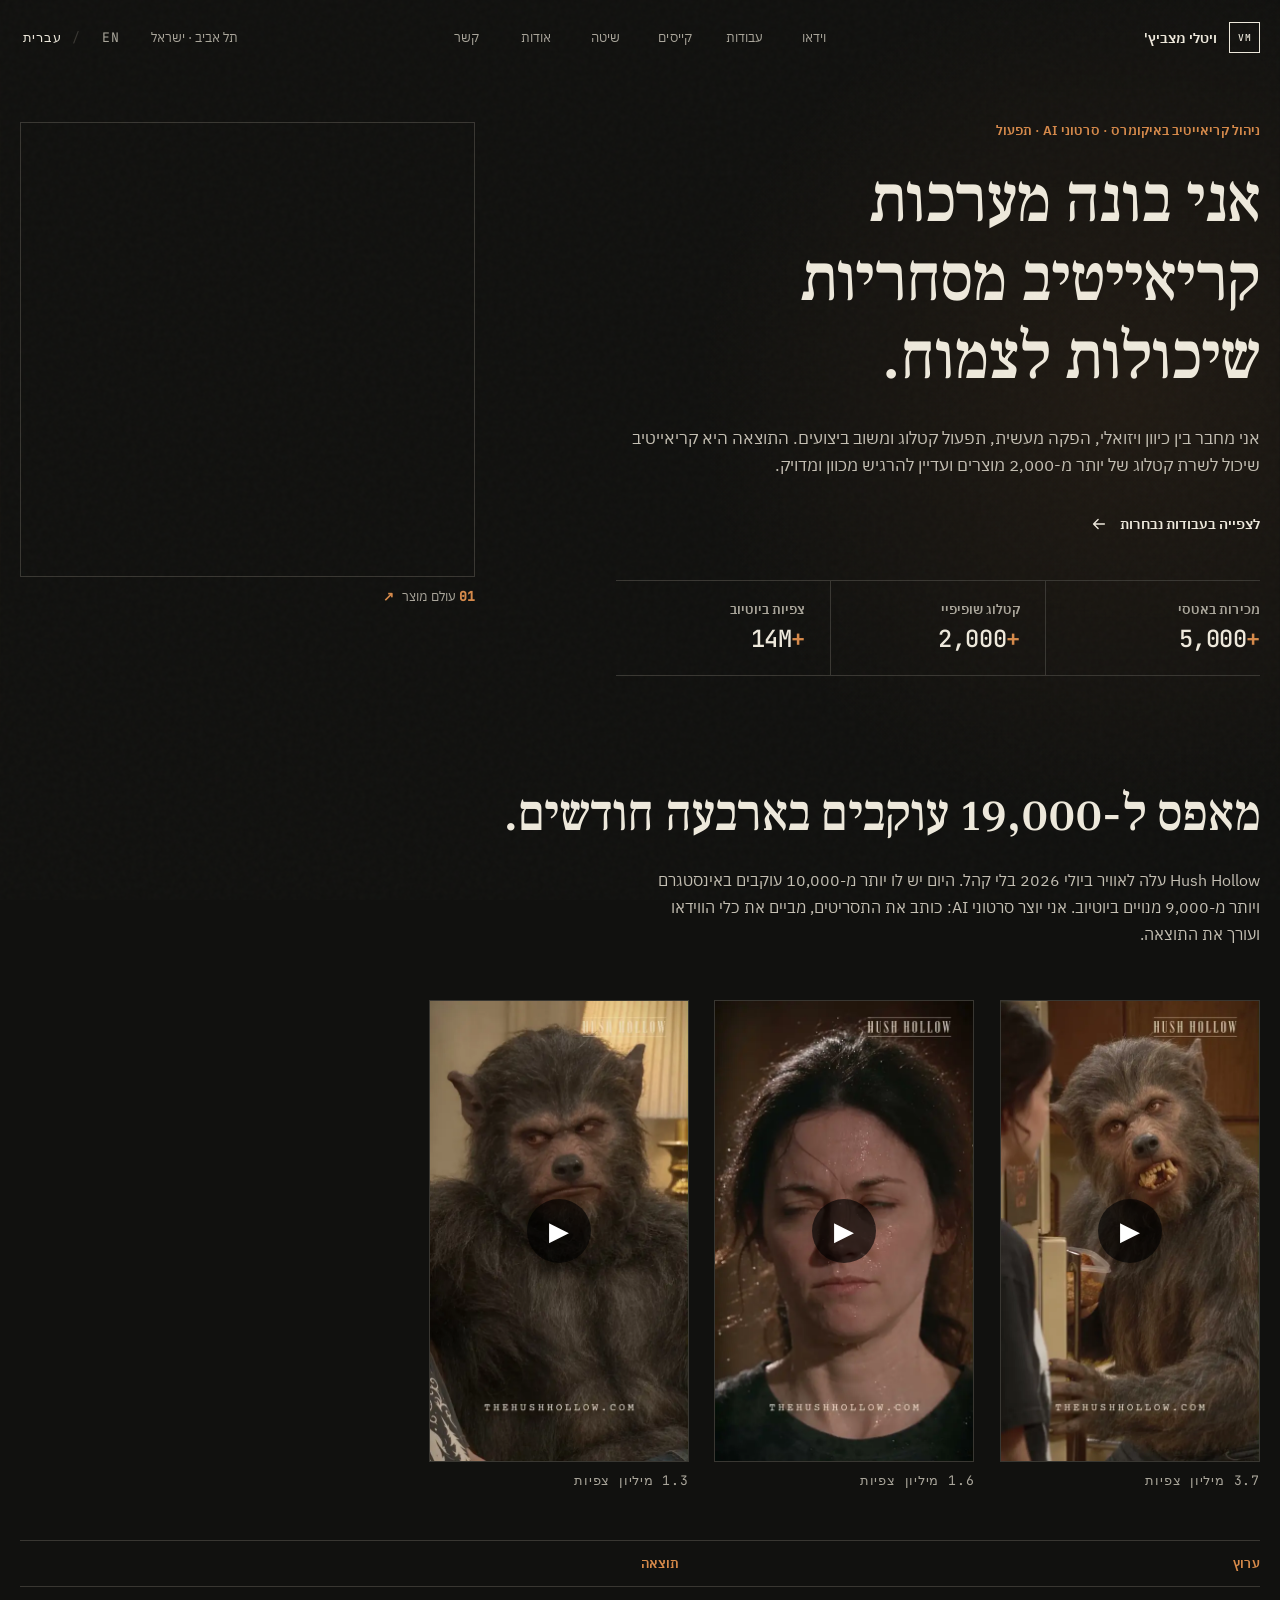
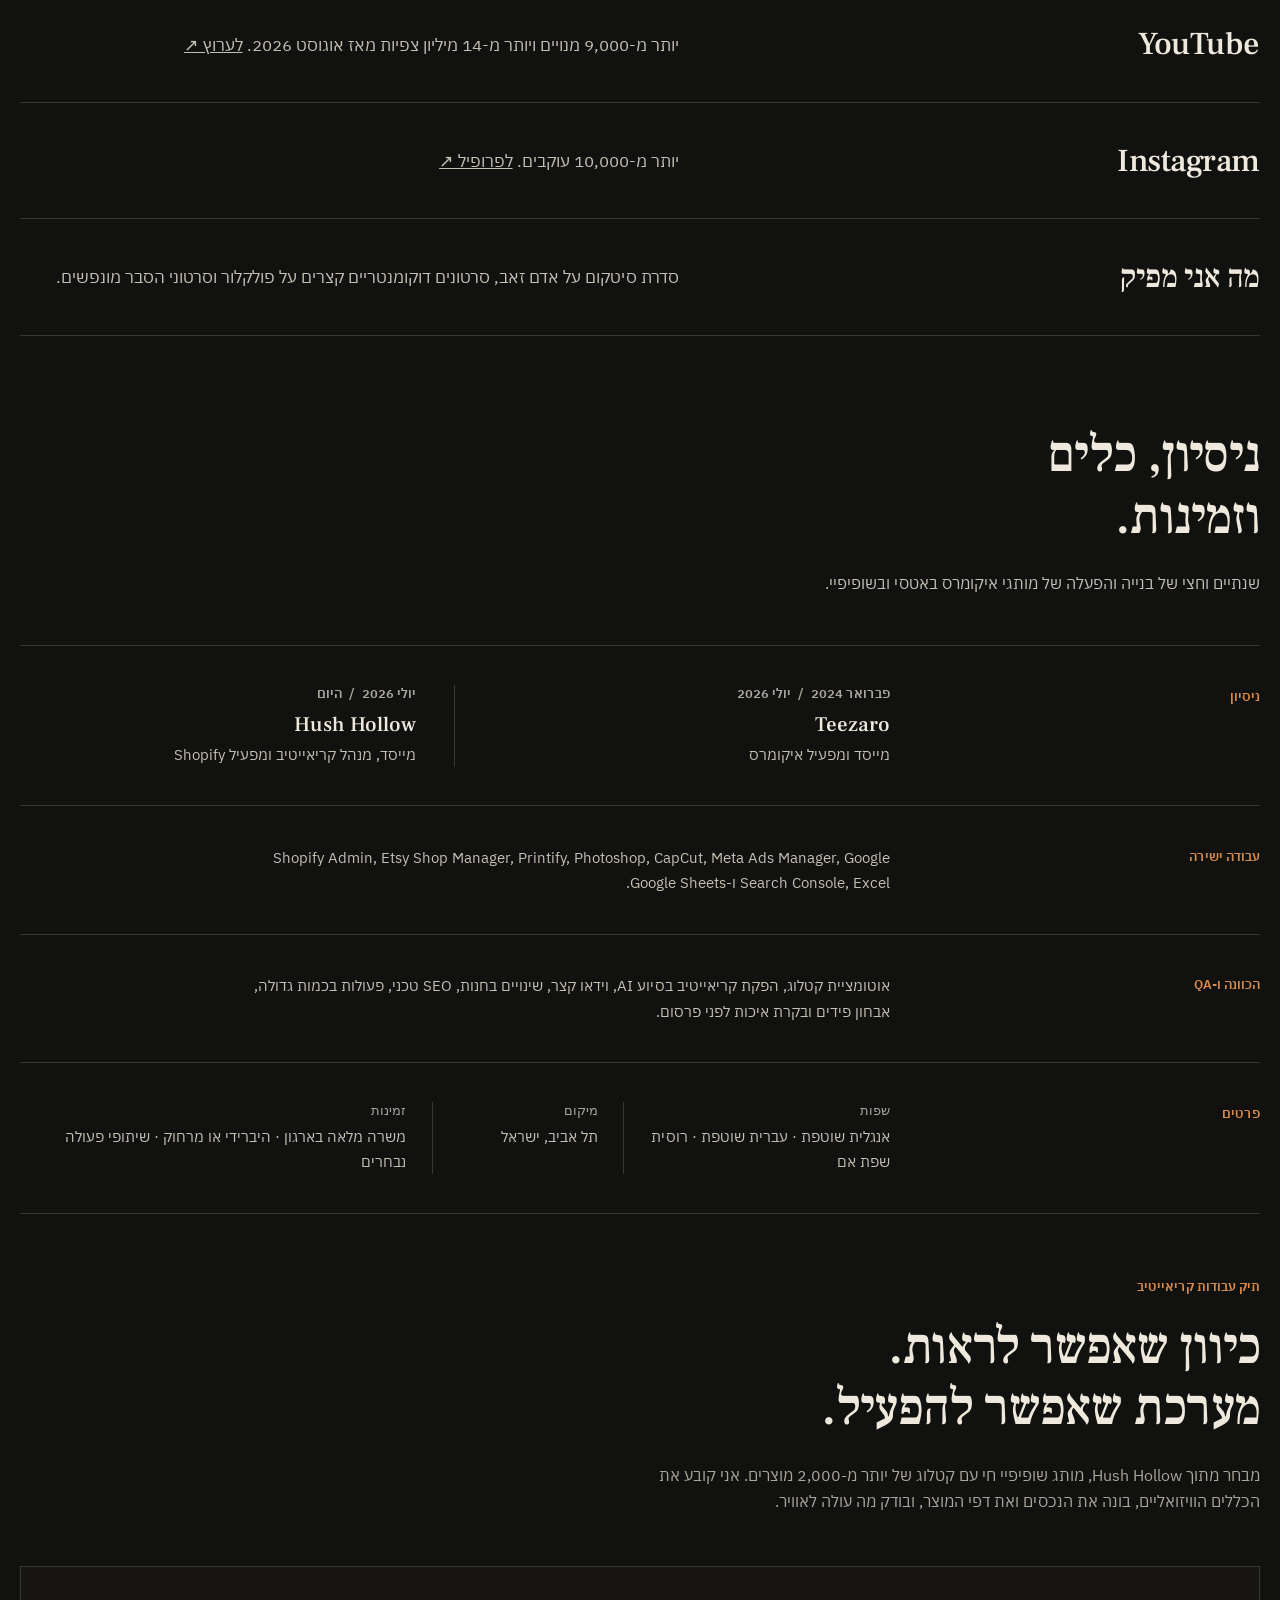
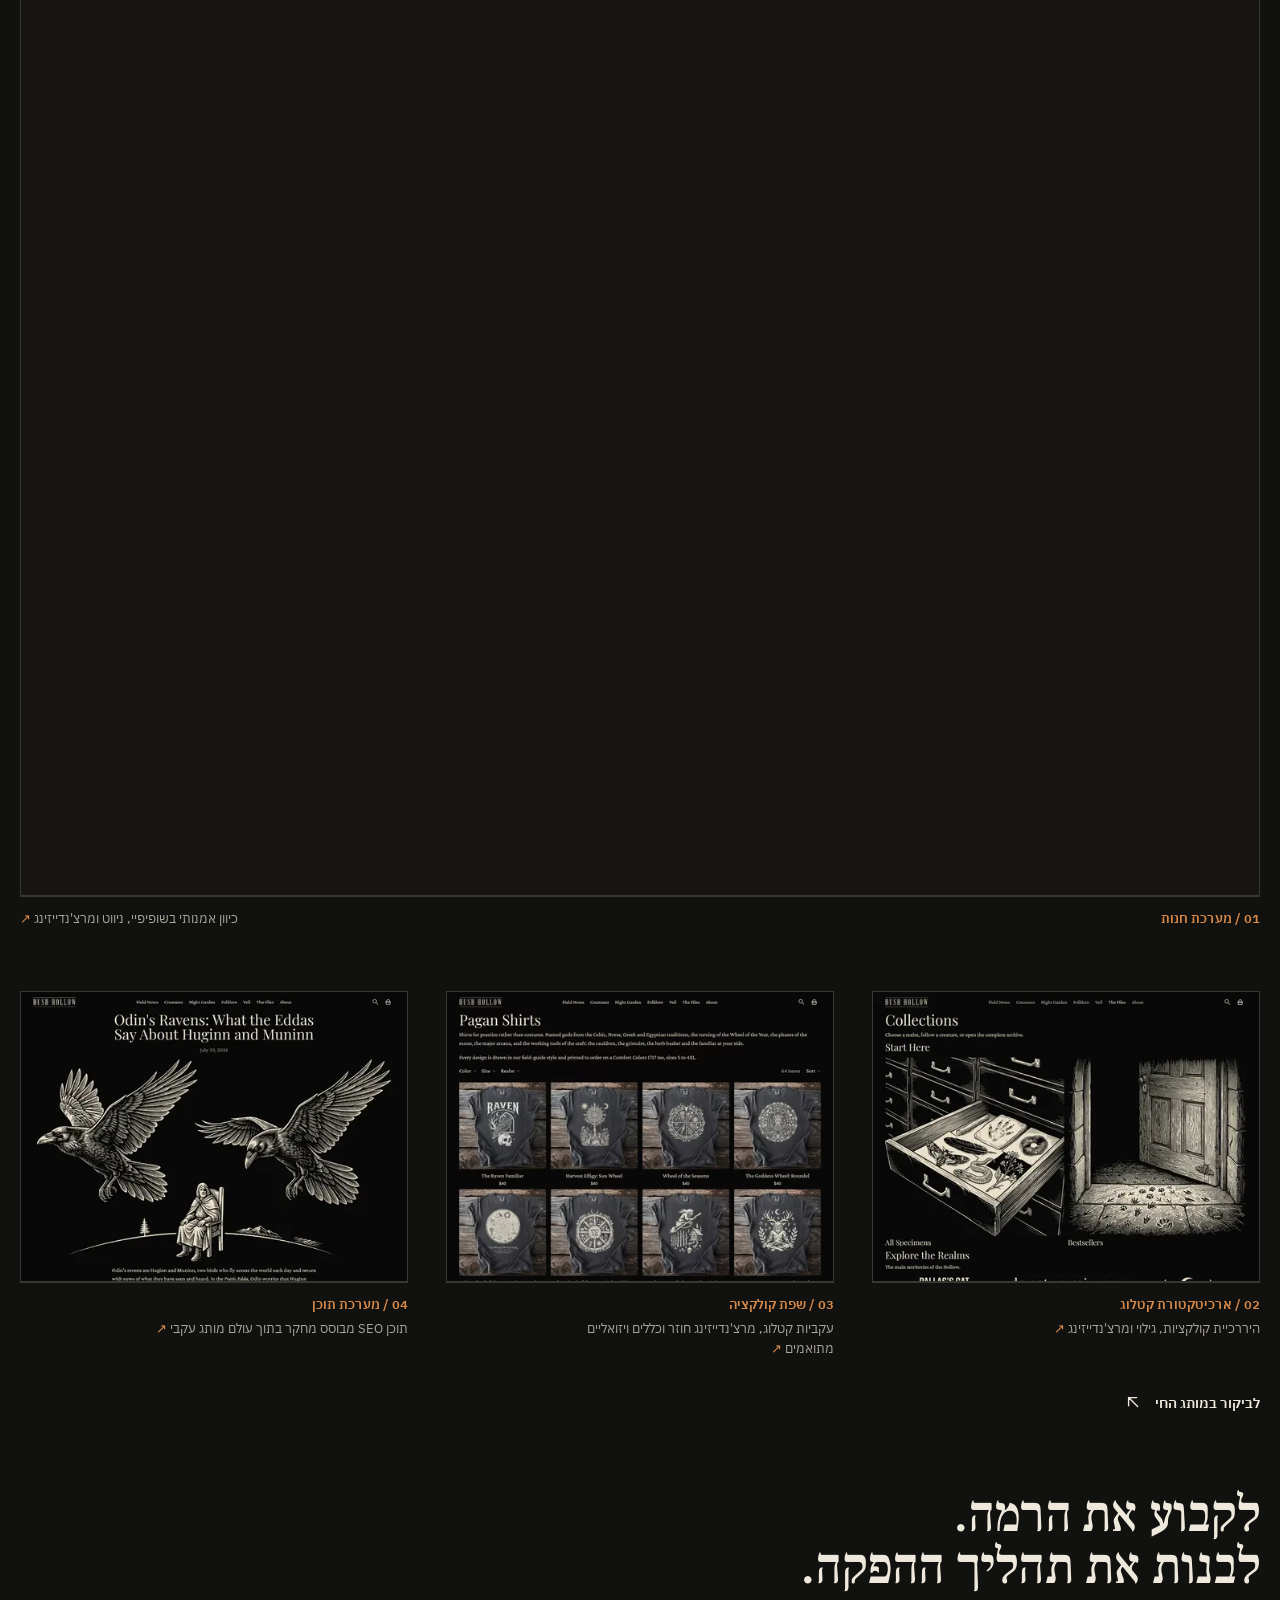
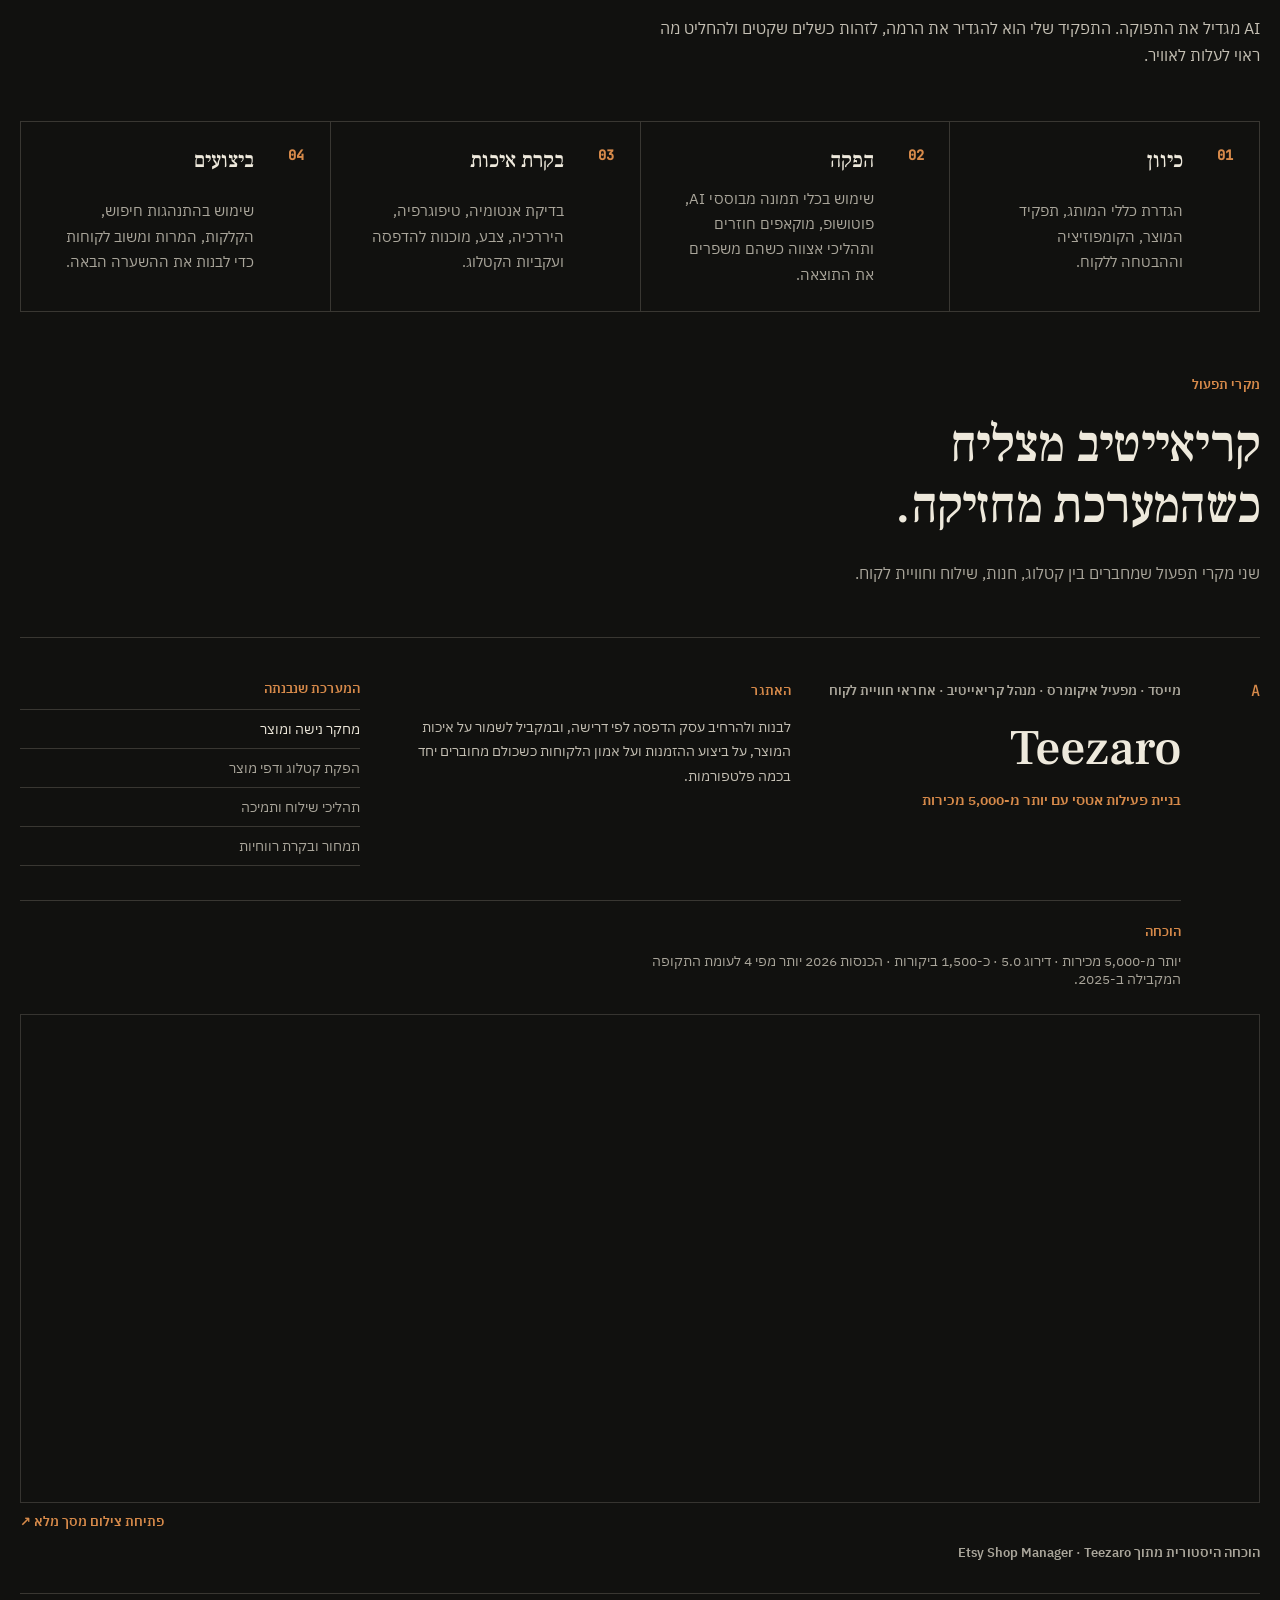
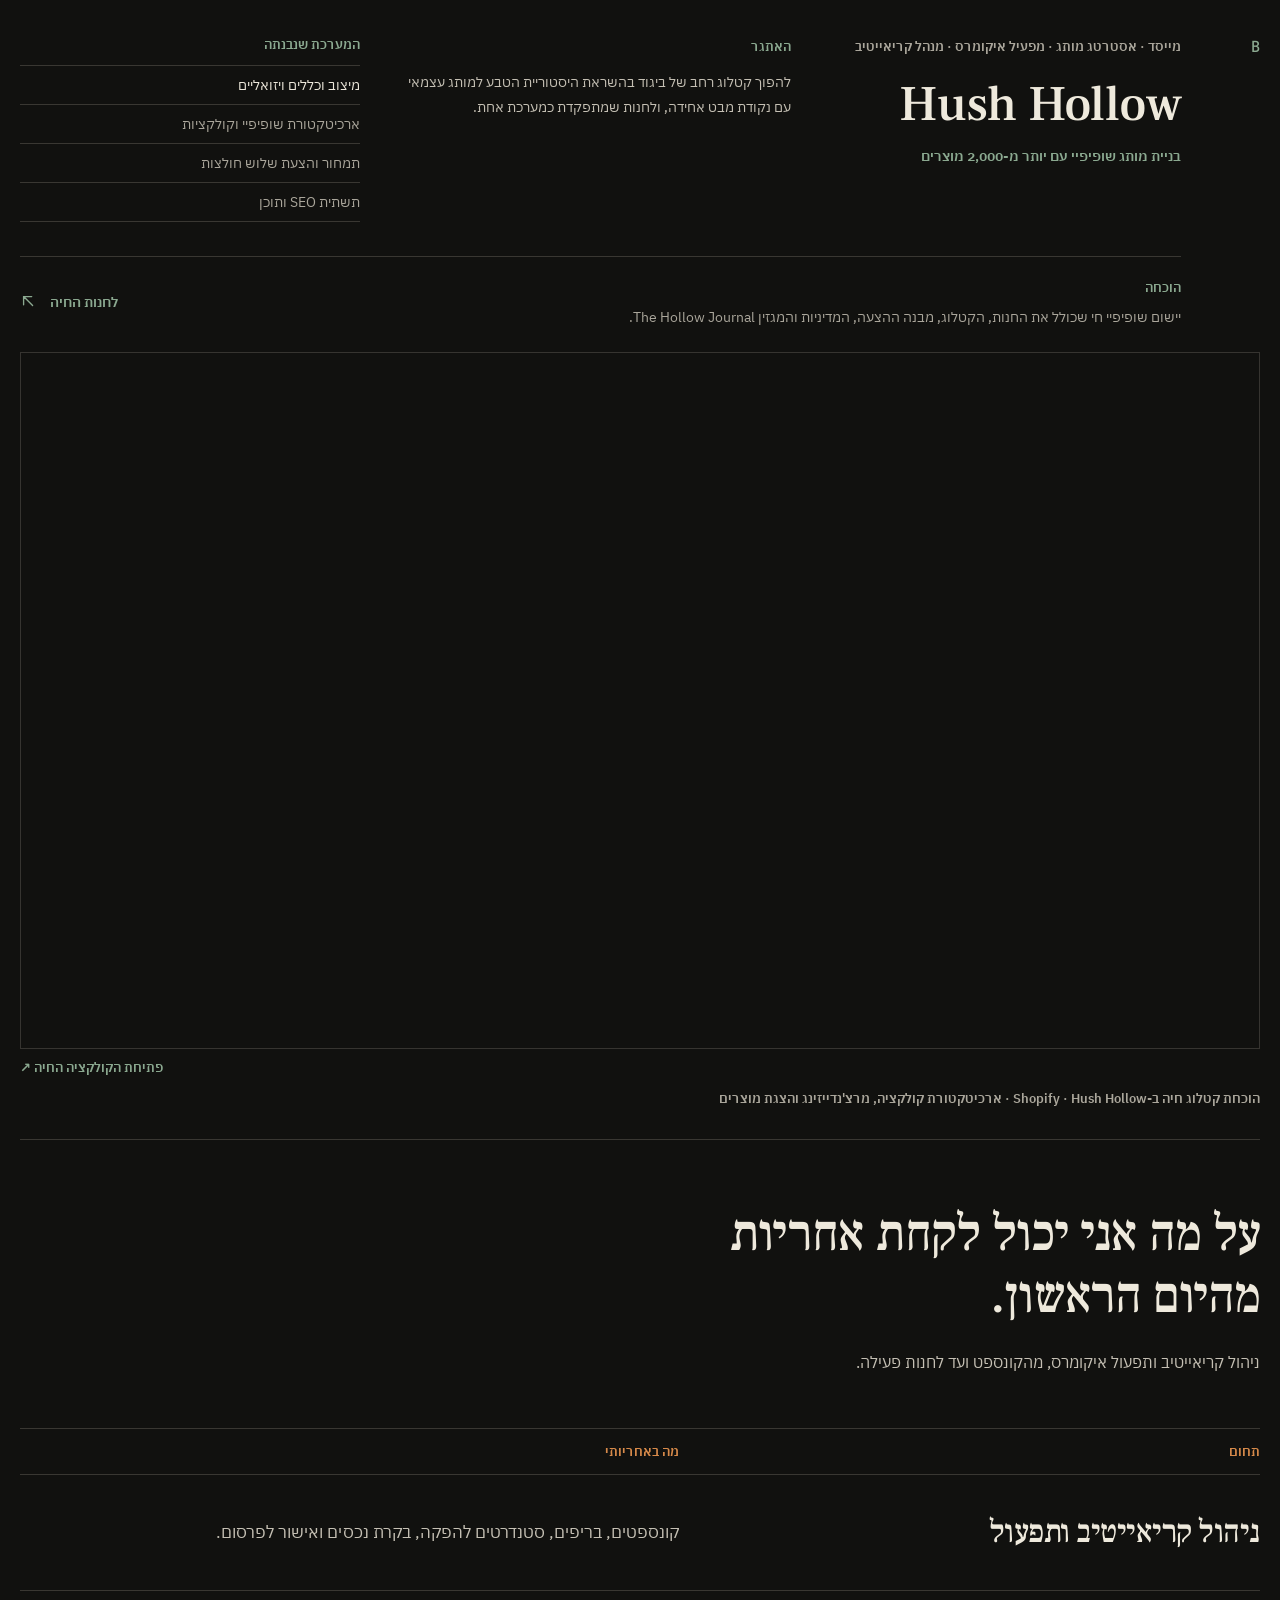
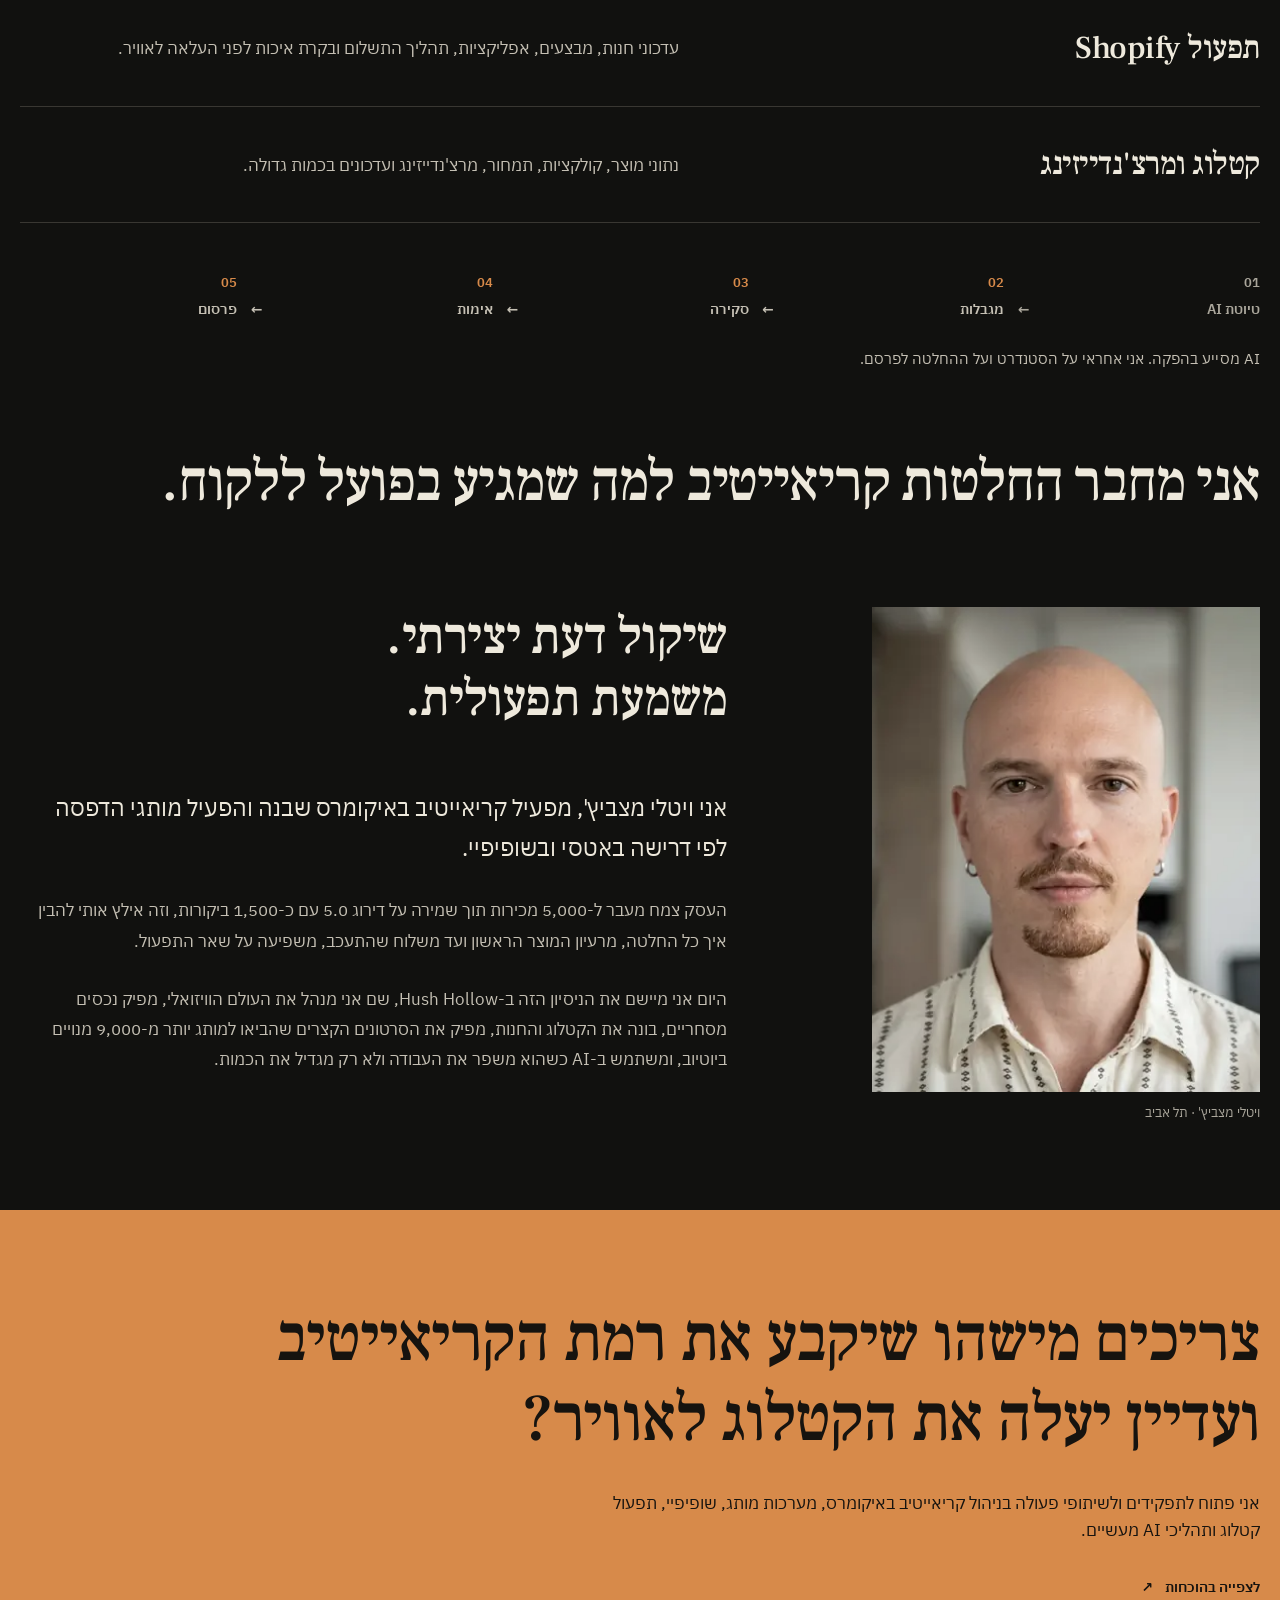
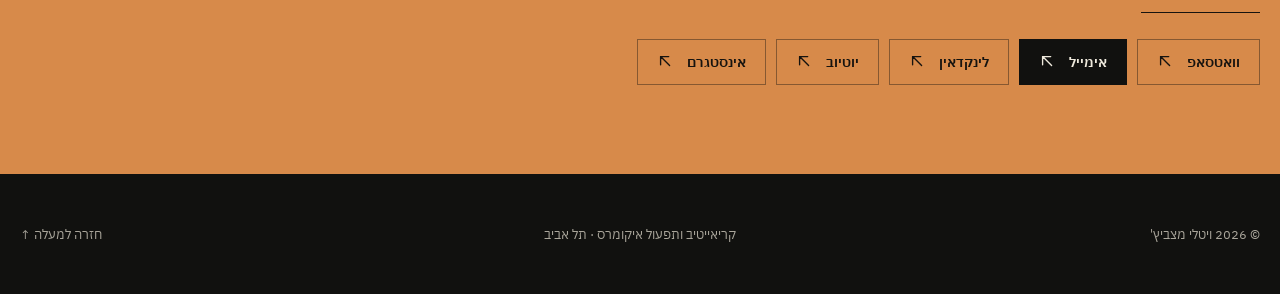
==== commit 915d9f3e: "Lead the video section with the combined Instagram and YouTube audience Co-Authored-By: Claude <nore" ====
--- a/he/index.html
+++ b/he/index.html
@@ -148,8 +148,8 @@
 
       <section class="role-fit" id="audience" aria-labelledby="audience-title">
         <div class="role-fit-heading">
-          <h2 id="audience-title">מאפס ל-9,000 מנויים בשלושה חודשים.</h2>
-          <p>ערוץ היוטיוב של Hush Hollow נפתח באוגוסט 2026. אני יוצר סרטוני AI: כותב את התסריטים, מביים את כלי הווידאו ועורך את התוצאה.</p>
+          <h2 id="audience-title">מאפס ל-19,000 עוקבים בארבעה חודשים.</h2>
+          <p>Hush Hollow עלה לאוויר ביולי 2026 בלי קהל. היום יש לו יותר מ-10,000 עוקבים באינסטגרם ויותר מ-9,000 מנויים ביוטיוב. אני יוצר סרטוני AI: כותב את התסריטים, מביים את כלי הווידאו ועורך את התוצאה.</p>
         </div>
         <div class="video-row" role="group" aria-label="הסרטונים הנצפים ביותר">
           <figure>
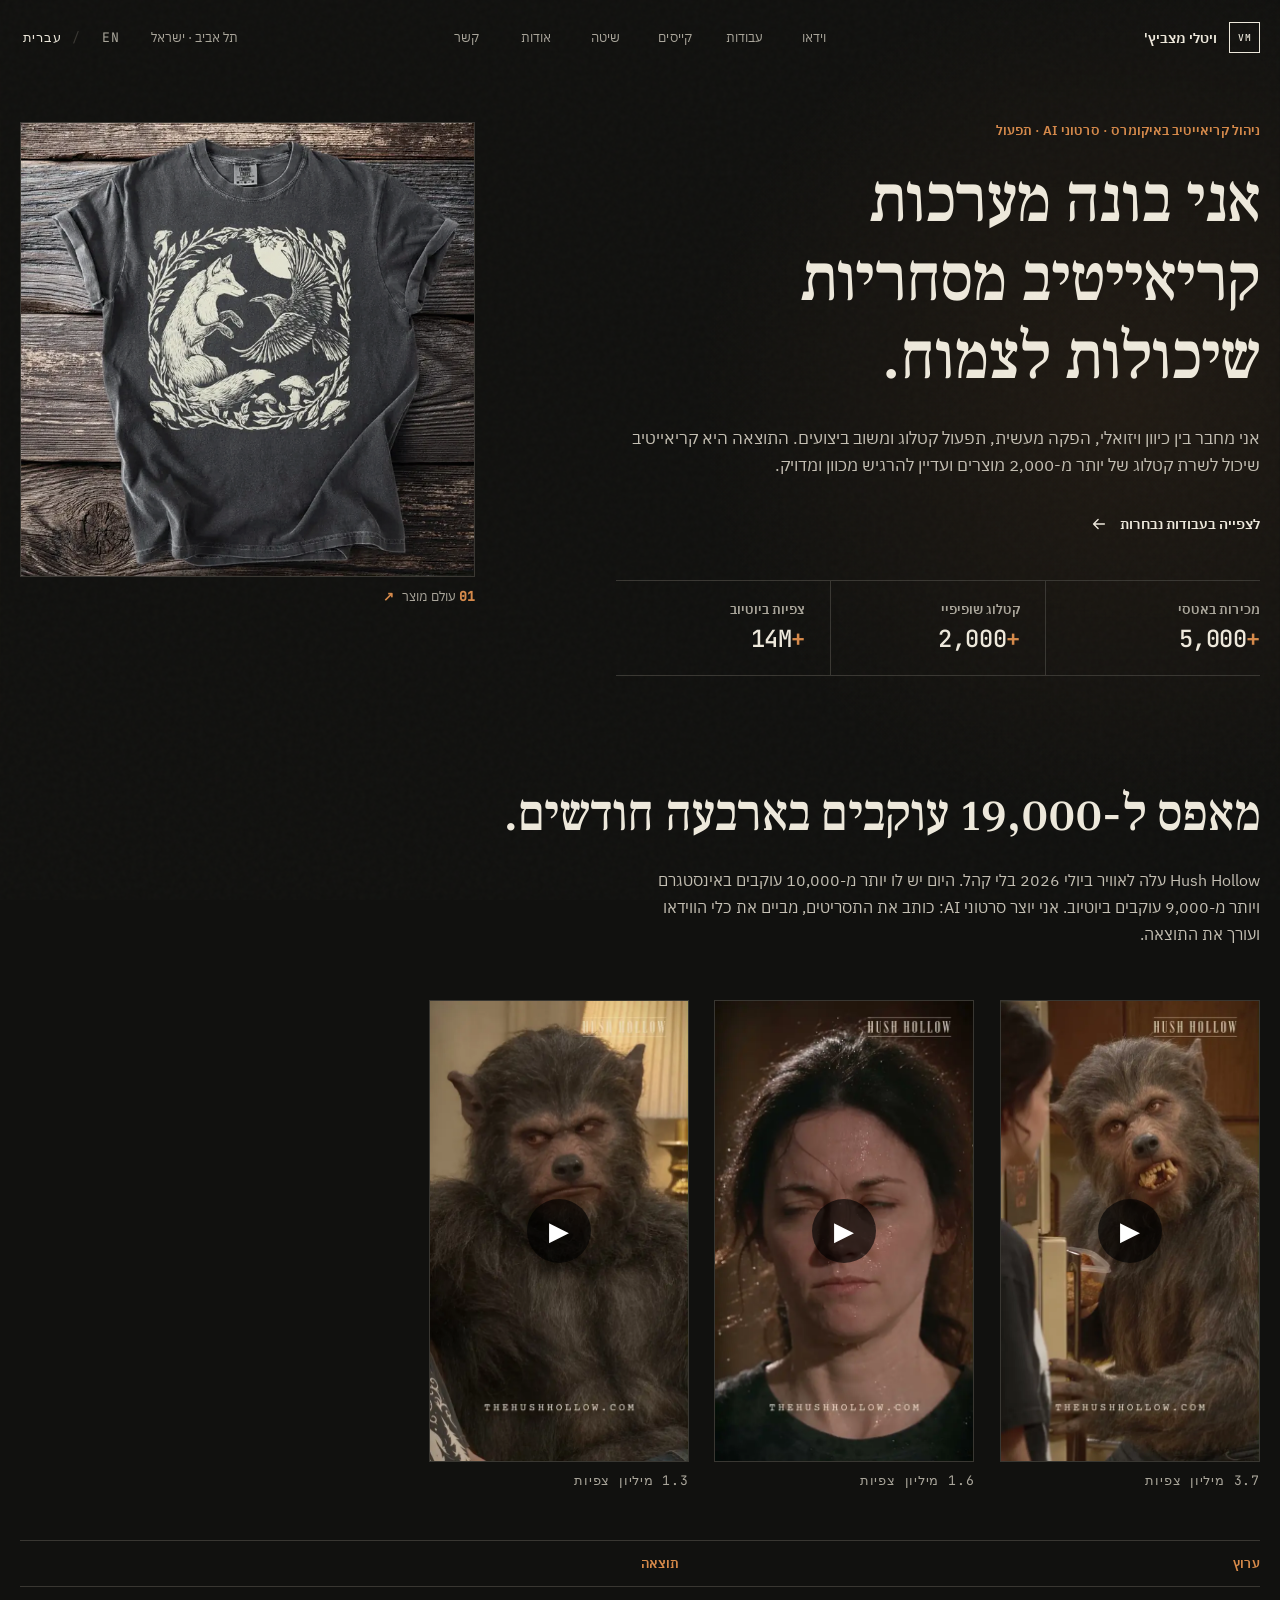
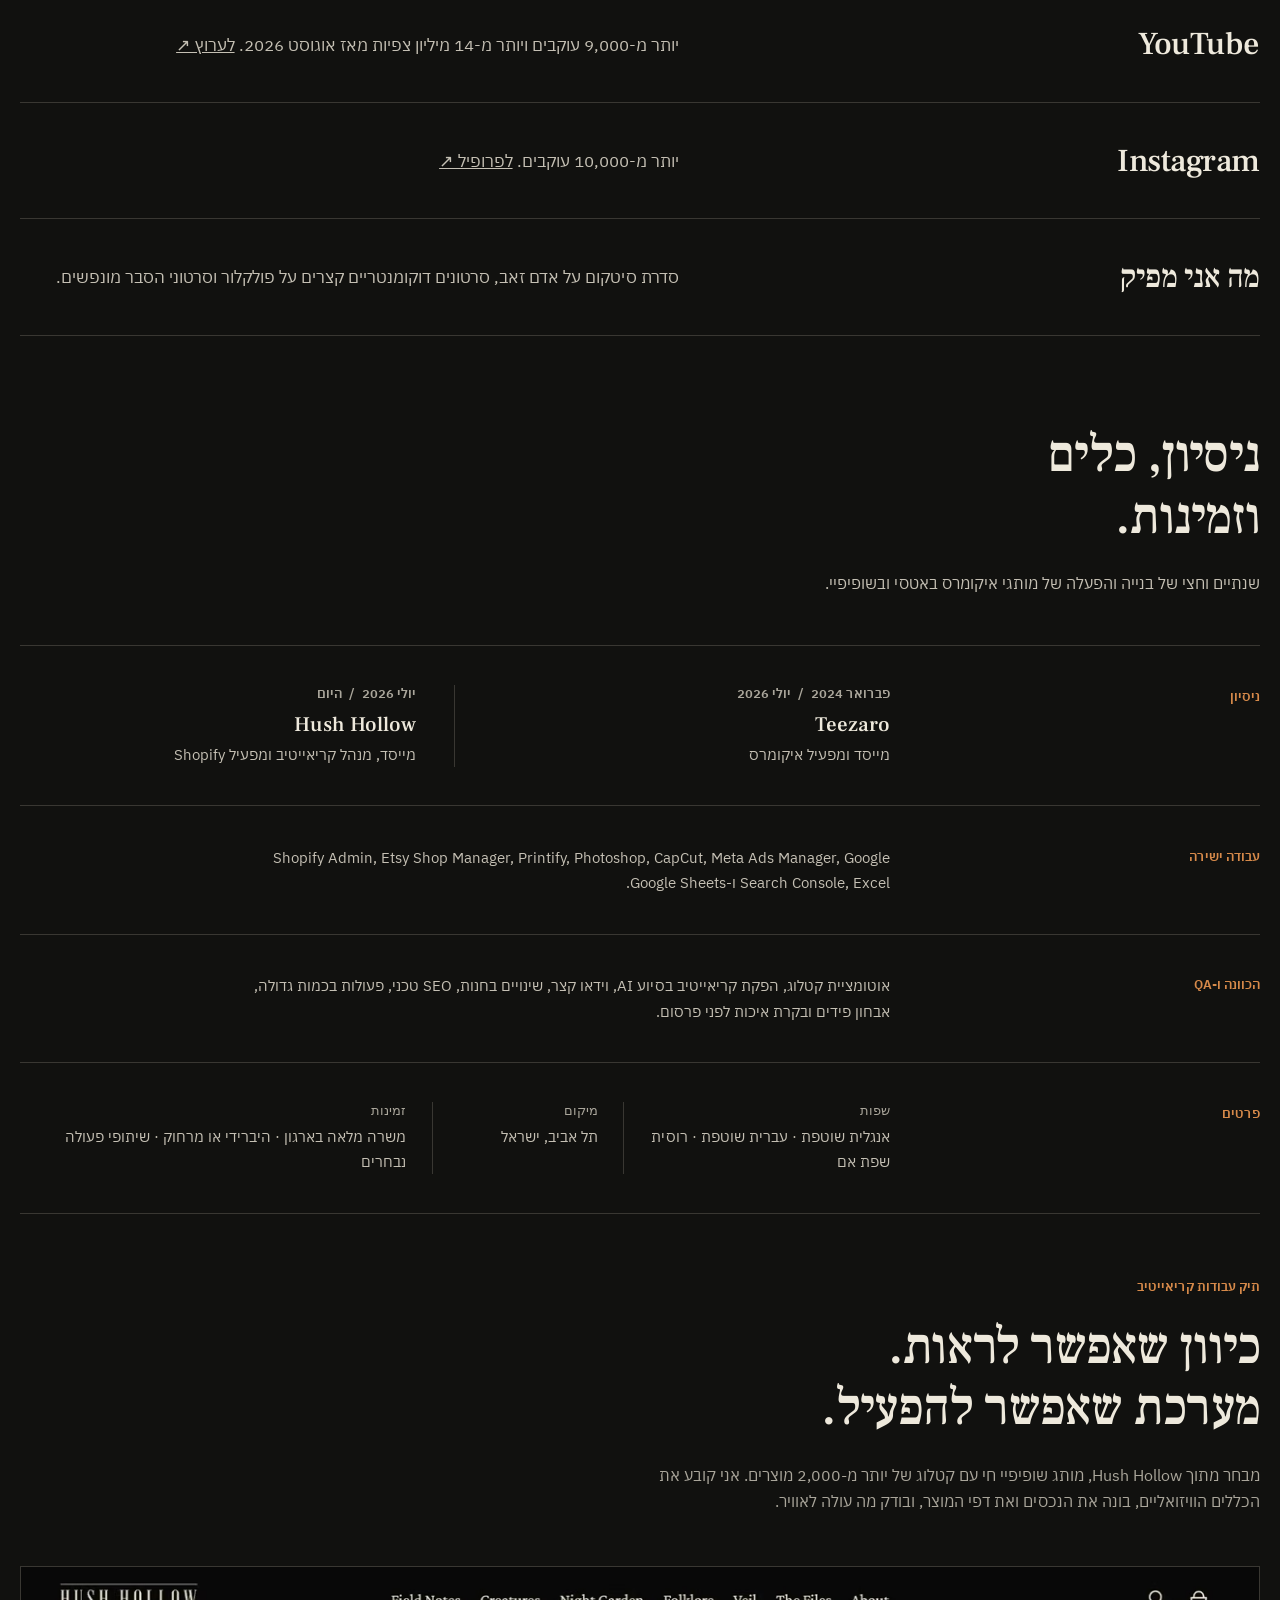
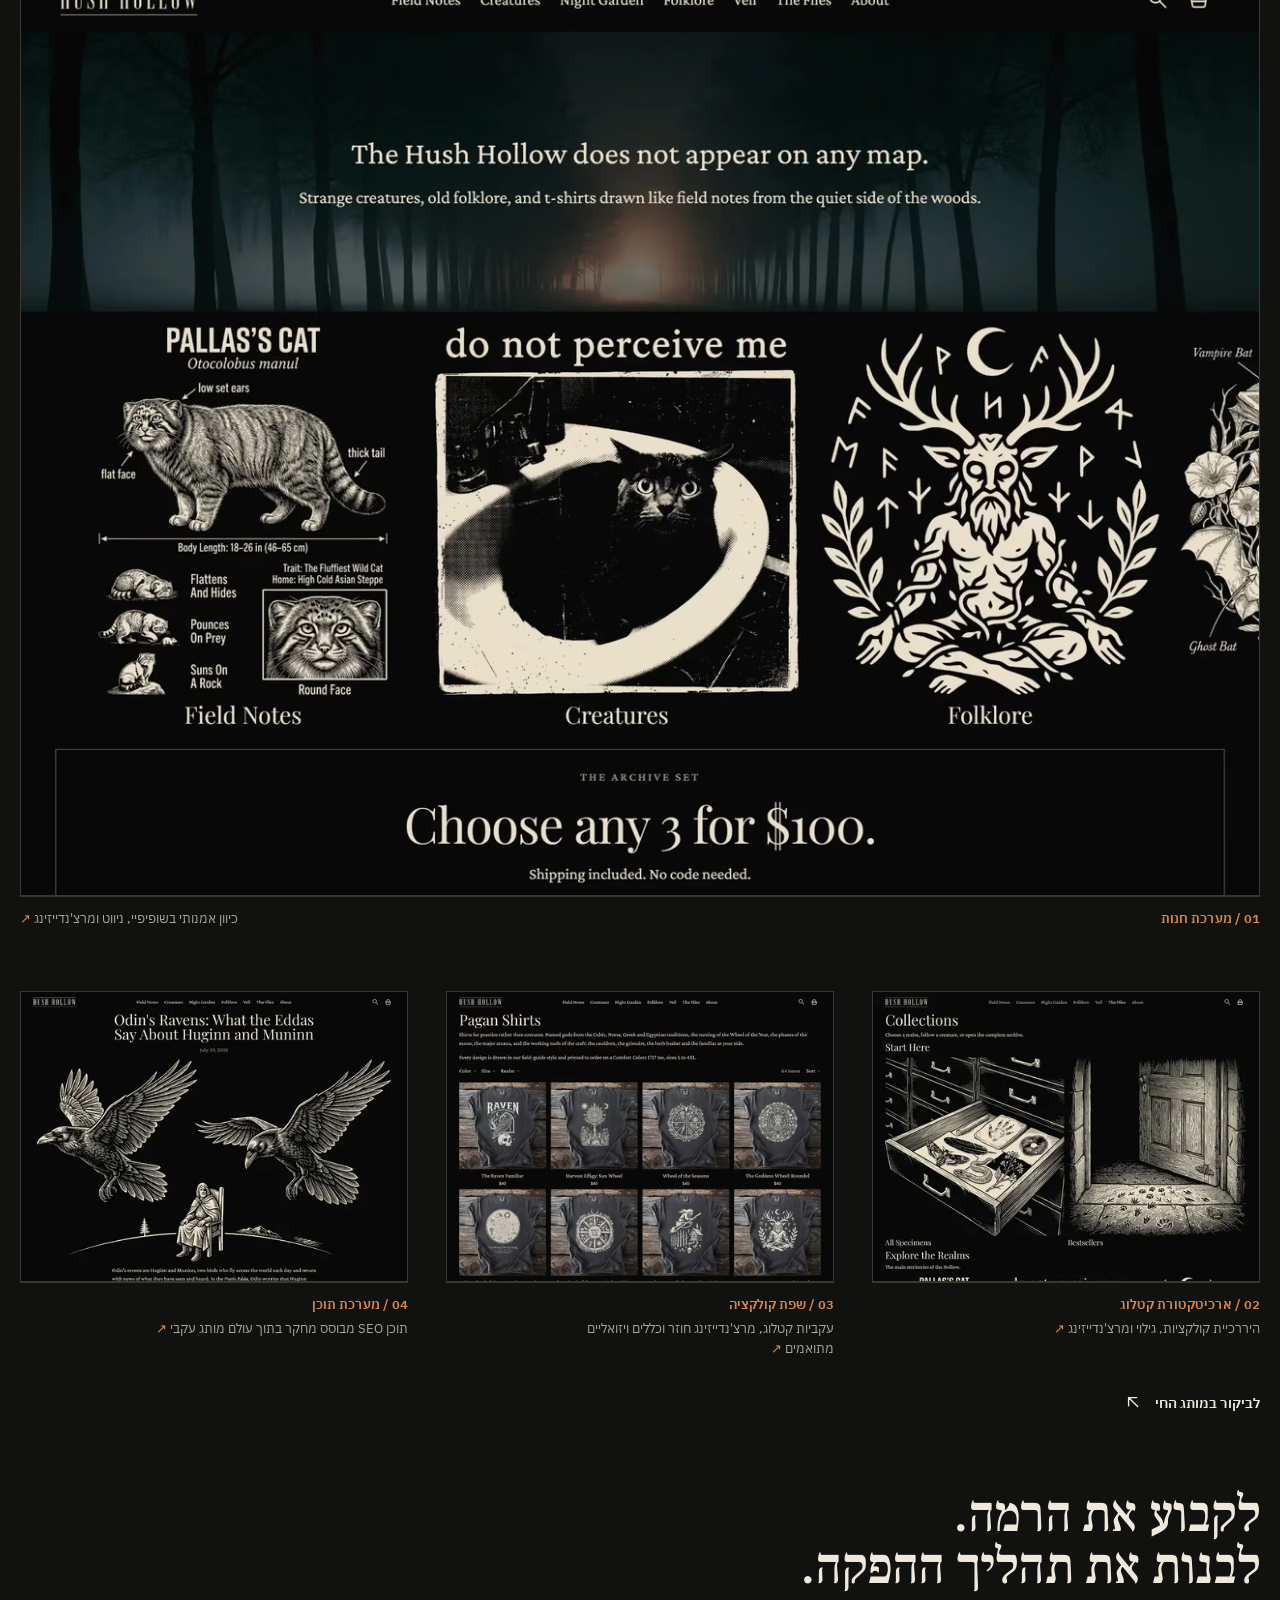
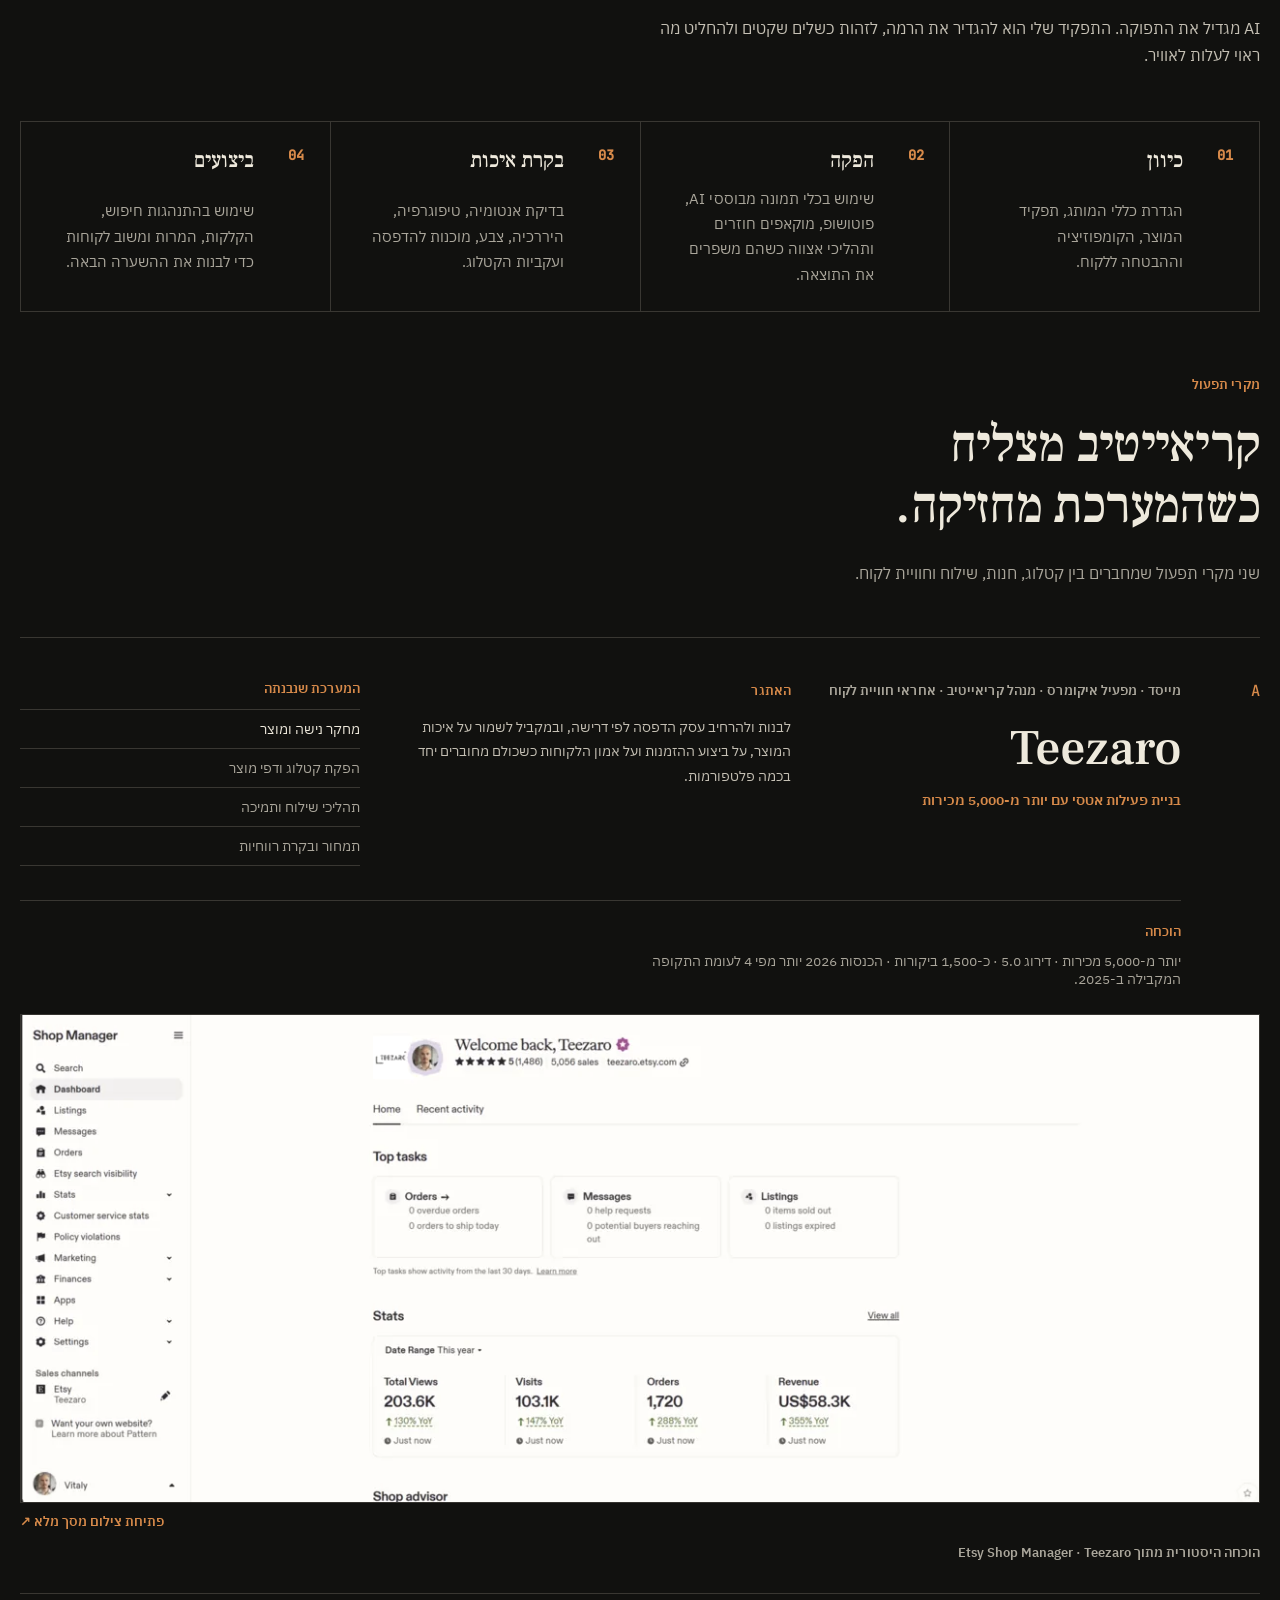
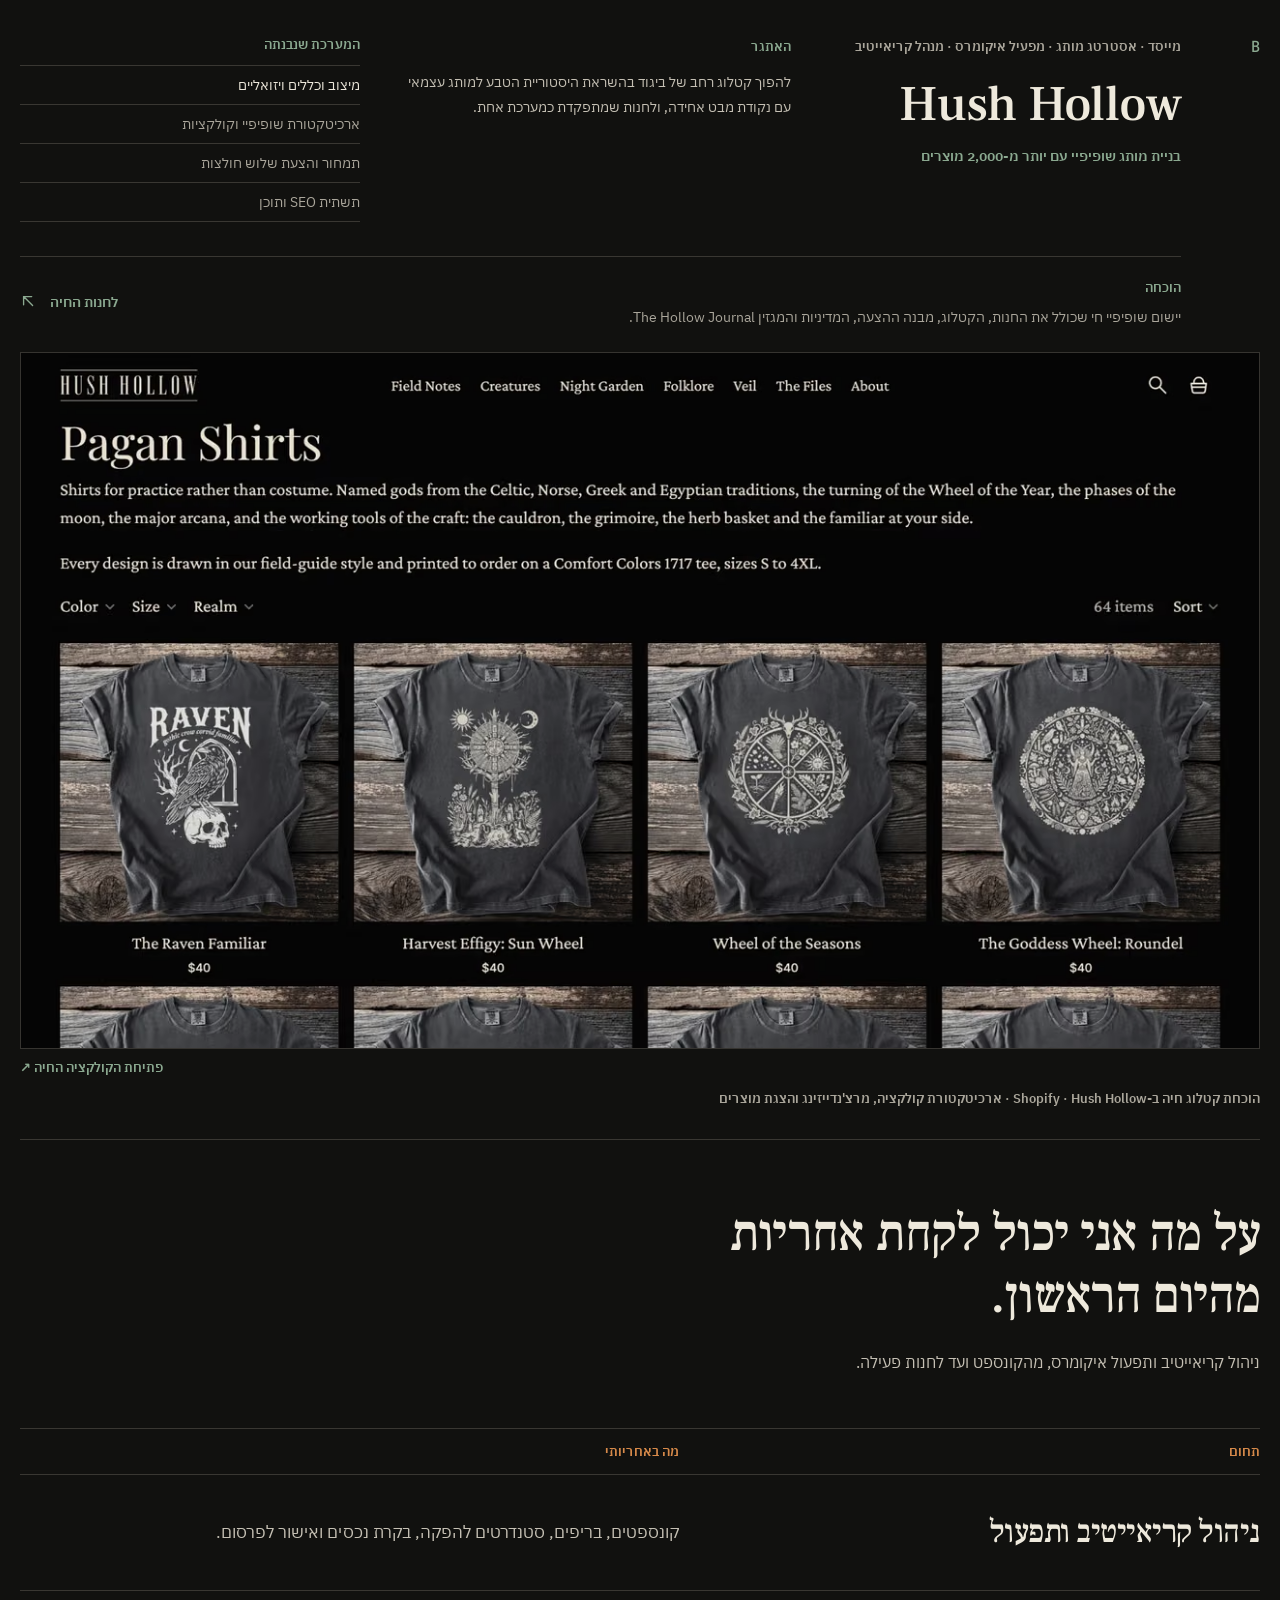
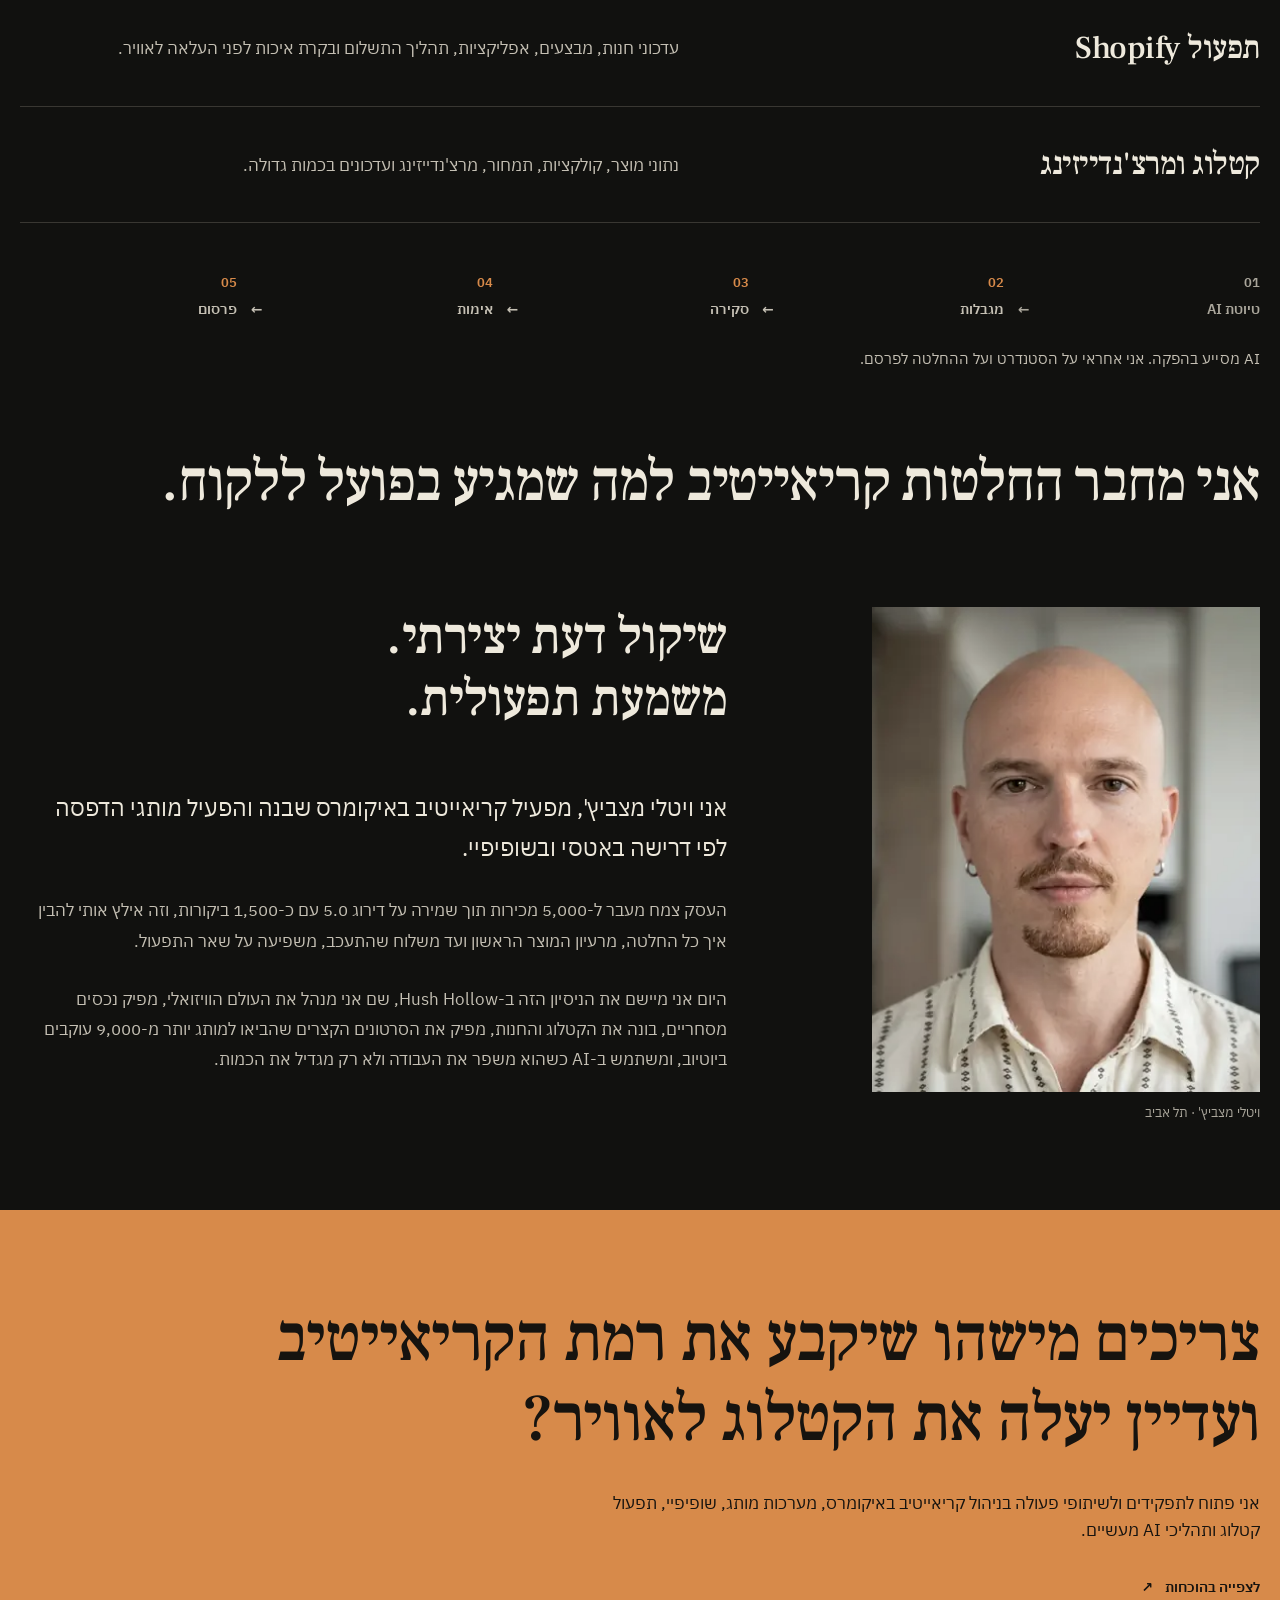
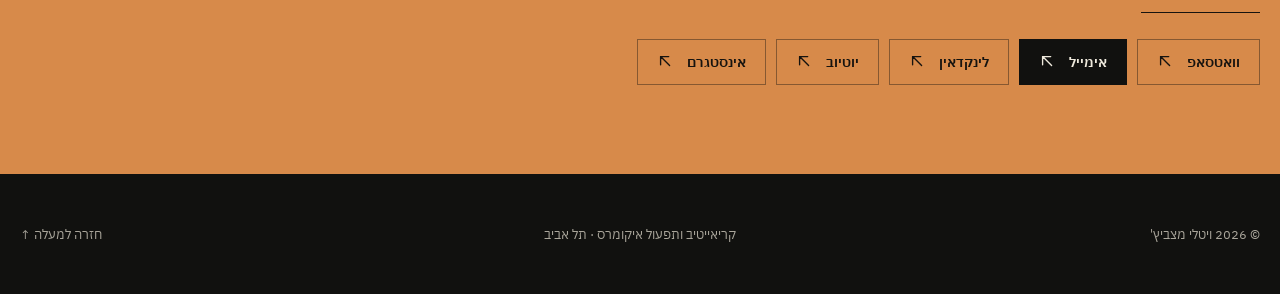
==== commit 2acd2b46: "Hebrew: say עוקבים, not מנויים Co-Authored-By: Claude <noreply@anthropic.com>" ====
--- a/he/index.html
+++ b/he/index.html
@@ -149,7 +149,7 @@
       <section class="role-fit" id="audience" aria-labelledby="audience-title">
         <div class="role-fit-heading">
           <h2 id="audience-title">מאפס ל-19,000 עוקבים בארבעה חודשים.</h2>
-          <p>Hush Hollow עלה לאוויר ביולי 2026 בלי קהל. היום יש לו יותר מ-10,000 עוקבים באינסטגרם ויותר מ-9,000 מנויים ביוטיוב. אני יוצר סרטוני AI: כותב את התסריטים, מביים את כלי הווידאו ועורך את התוצאה.</p>
+          <p>Hush Hollow עלה לאוויר ביולי 2026 בלי קהל. היום יש לו יותר מ-10,000 עוקבים באינסטגרם ויותר מ-9,000 עוקבים ביוטיוב. אני יוצר סרטוני AI: כותב את התסריטים, מביים את כלי הווידאו ועורך את התוצאה.</p>
         </div>
         <div class="video-row" role="group" aria-label="הסרטונים הנצפים ביותר">
           <figure>
@@ -172,7 +172,7 @@
           </div>
           <div class="role-fit-row" role="row">
             <div role="rowheader"><h3>YouTube</h3></div>
-            <p role="cell">יותר מ-9,000 מנויים ויותר מ-14 מיליון צפיות מאז אוגוסט 2026. <a href="https://www.youtube.com/@thehushhollow" target="_blank" rel="noopener noreferrer">לערוץ ↗</a></p>
+            <p role="cell">יותר מ-9,000 עוקבים ויותר מ-14 מיליון צפיות מאז אוגוסט 2026. <a href="https://www.youtube.com/@thehushhollow" target="_blank" rel="noopener noreferrer">לערוץ ↗</a></p>
           </div>
           <div class="role-fit-row" role="row">
             <div role="rowheader"><h3>Instagram</h3></div>
@@ -425,7 +425,7 @@
         <div class="about-copy">
           <p>אני ויטלי מצביץ', מפעיל קריאייטיב באיקומרס שבנה והפעיל מותגי הדפסה לפי דרישה באטסי ובשופיפיי.</p>
           <p>העסק צמח מעבר ל-5,000 מכירות תוך שמירה על דירוג 5.0 עם כ-1,500 ביקורות, וזה אילץ אותי להבין איך כל החלטה, מרעיון המוצר הראשון ועד משלוח שהתעכב, משפיעה על שאר התפעול.</p>
-          <p>היום אני מיישם את הניסיון הזה ב-Hush Hollow, שם אני מנהל את העולם הוויזואלי, מפיק נכסים מסחריים, בונה את הקטלוג והחנות, מפיק את הסרטונים הקצרים שהביאו למותג יותר מ-9,000 מנויים ביוטיוב, ומשתמש ב-AI כשהוא משפר את העבודה ולא רק מגדיל את הכמות.</p>
+          <p>היום אני מיישם את הניסיון הזה ב-Hush Hollow, שם אני מנהל את העולם הוויזואלי, מפיק נכסים מסחריים, בונה את הקטלוג והחנות, מפיק את הסרטונים הקצרים שהביאו למותג יותר מ-9,000 עוקבים ביוטיוב, ומשתמש ב-AI כשהוא משפר את העבודה ולא רק מגדיל את הכמות.</p>
         </div>
       </section>
 
